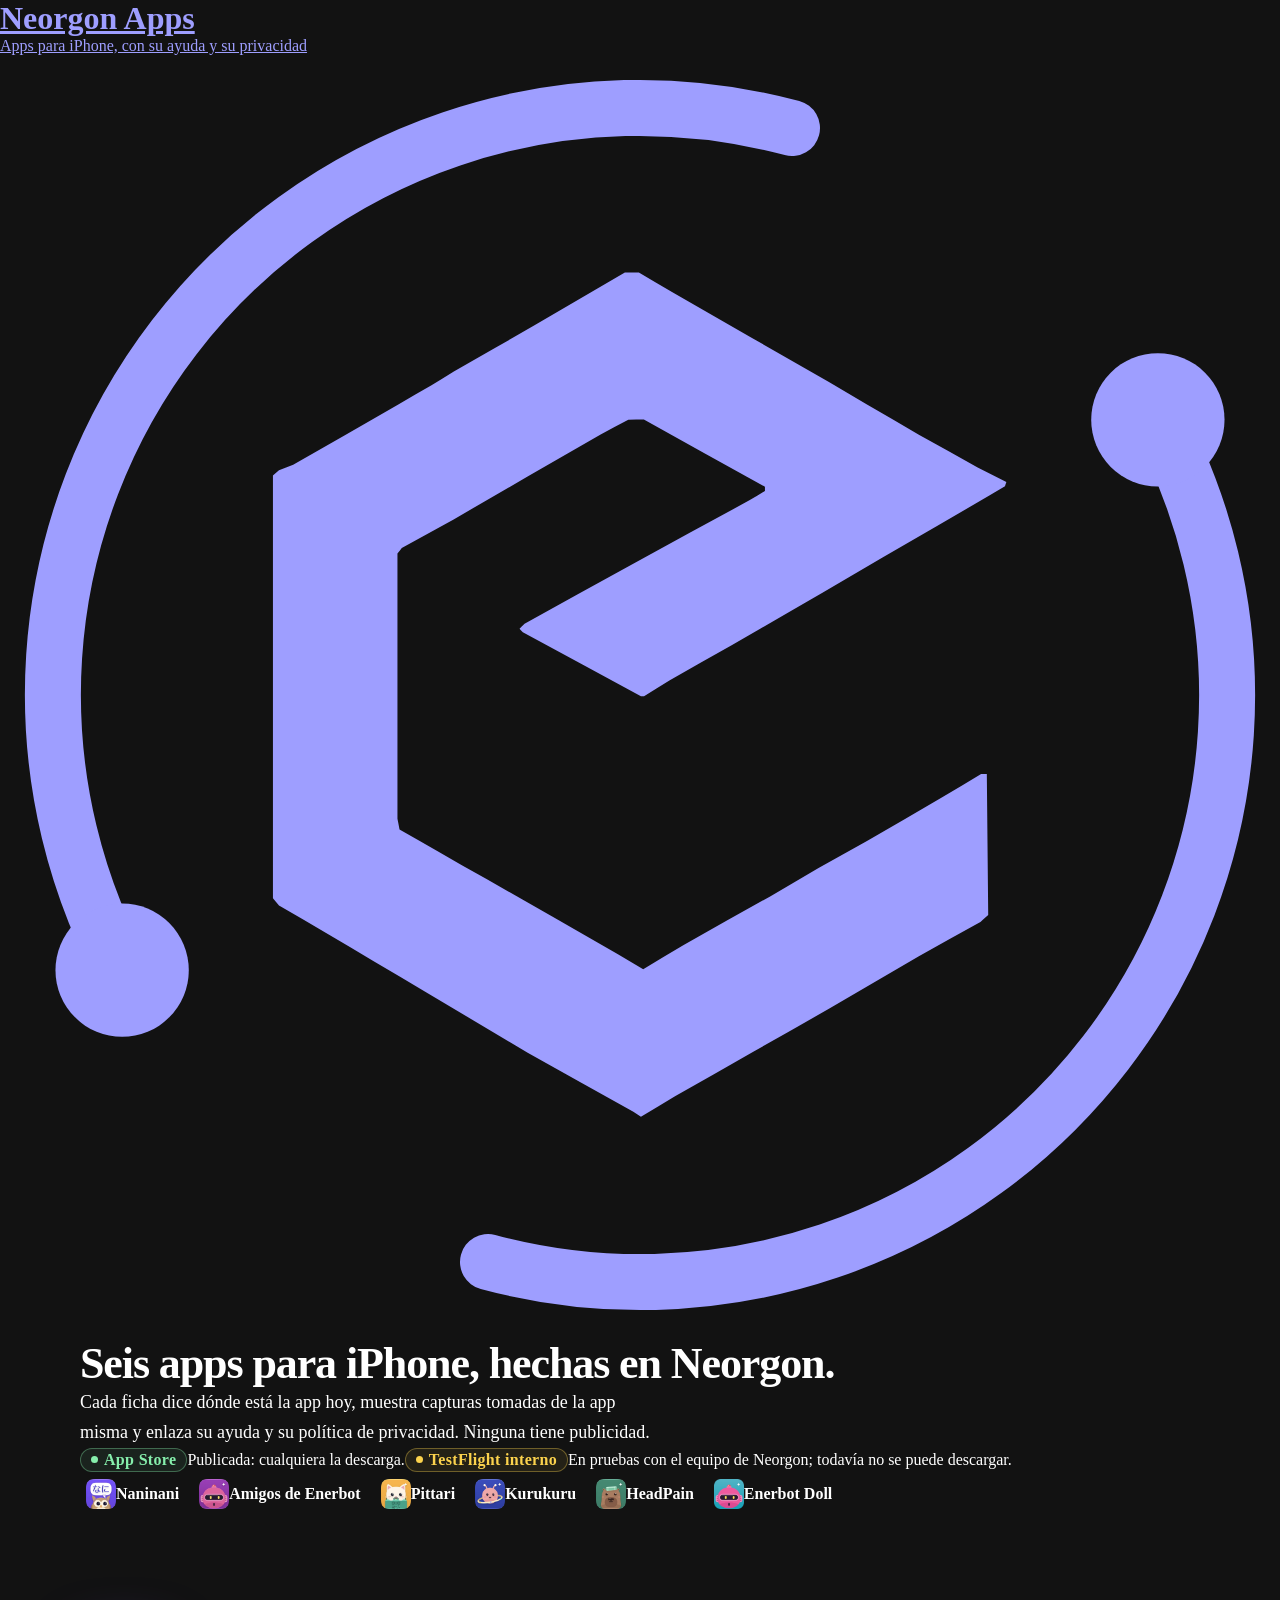
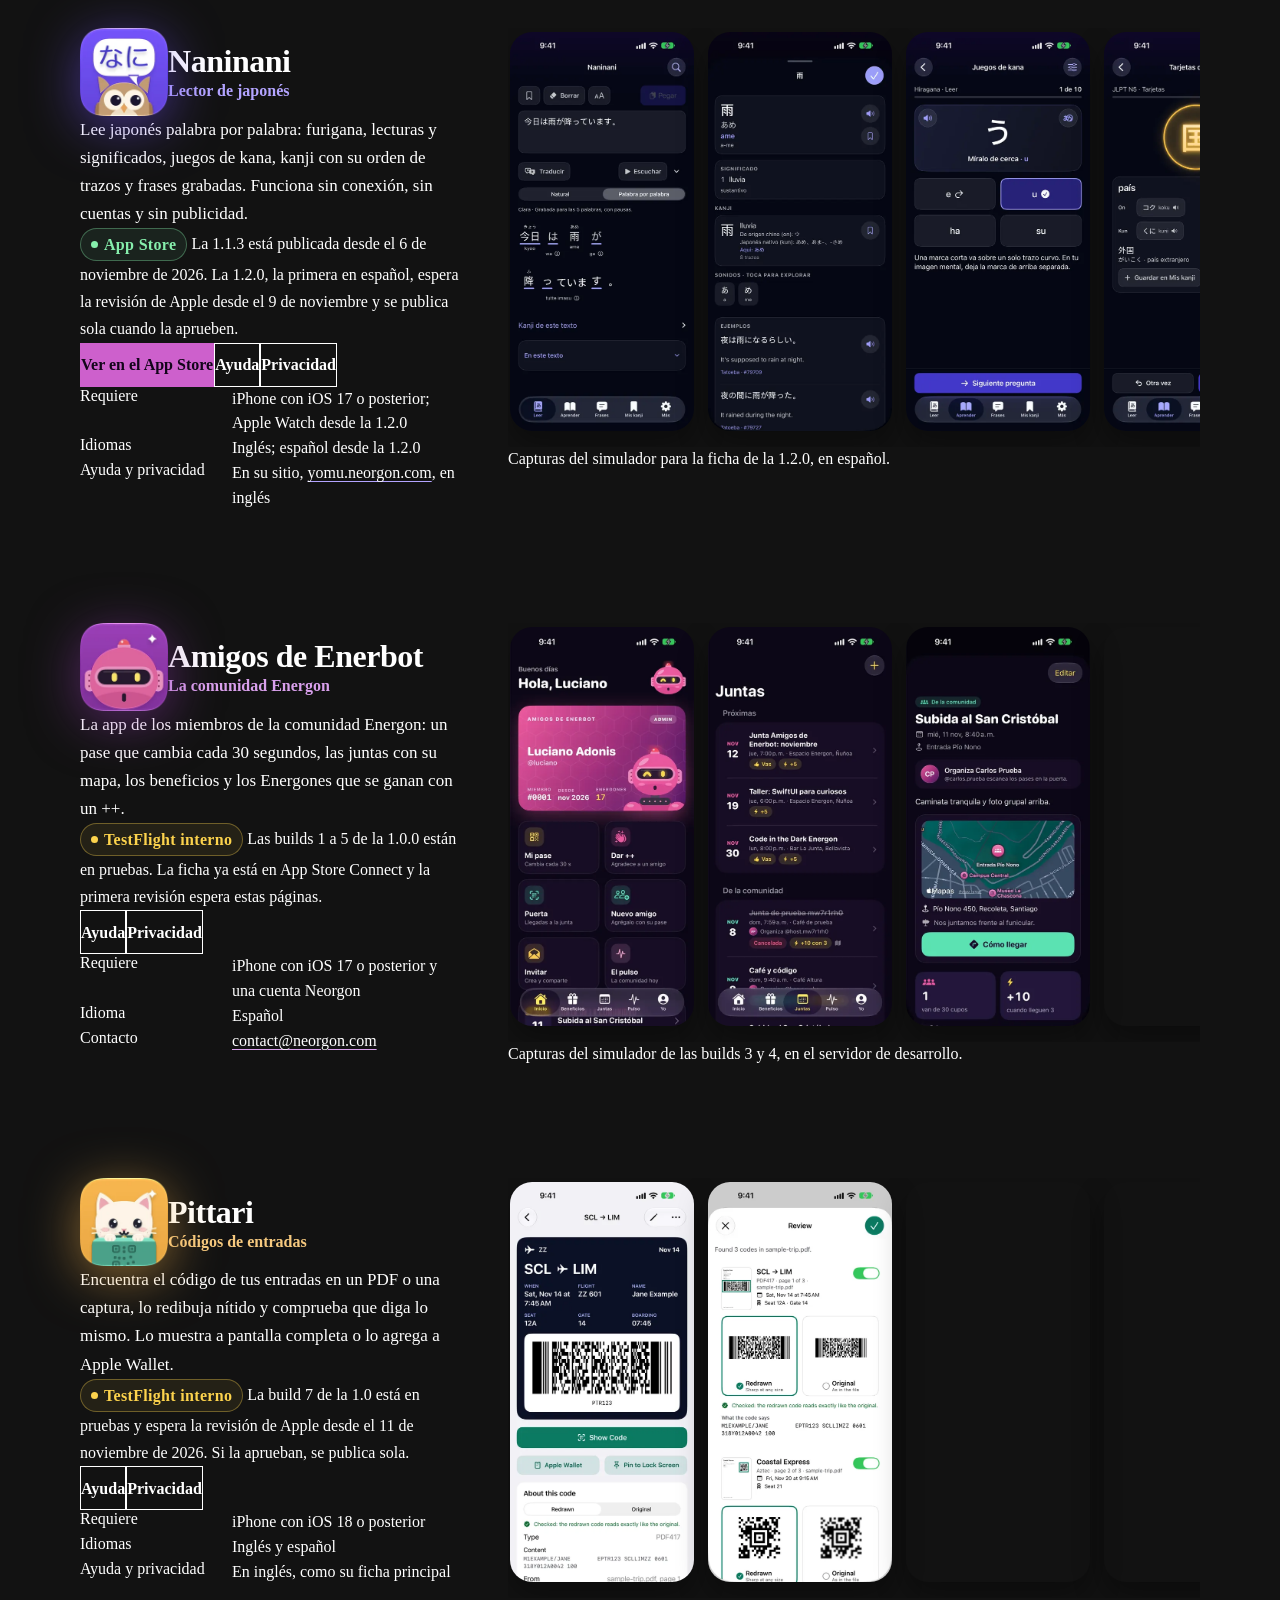
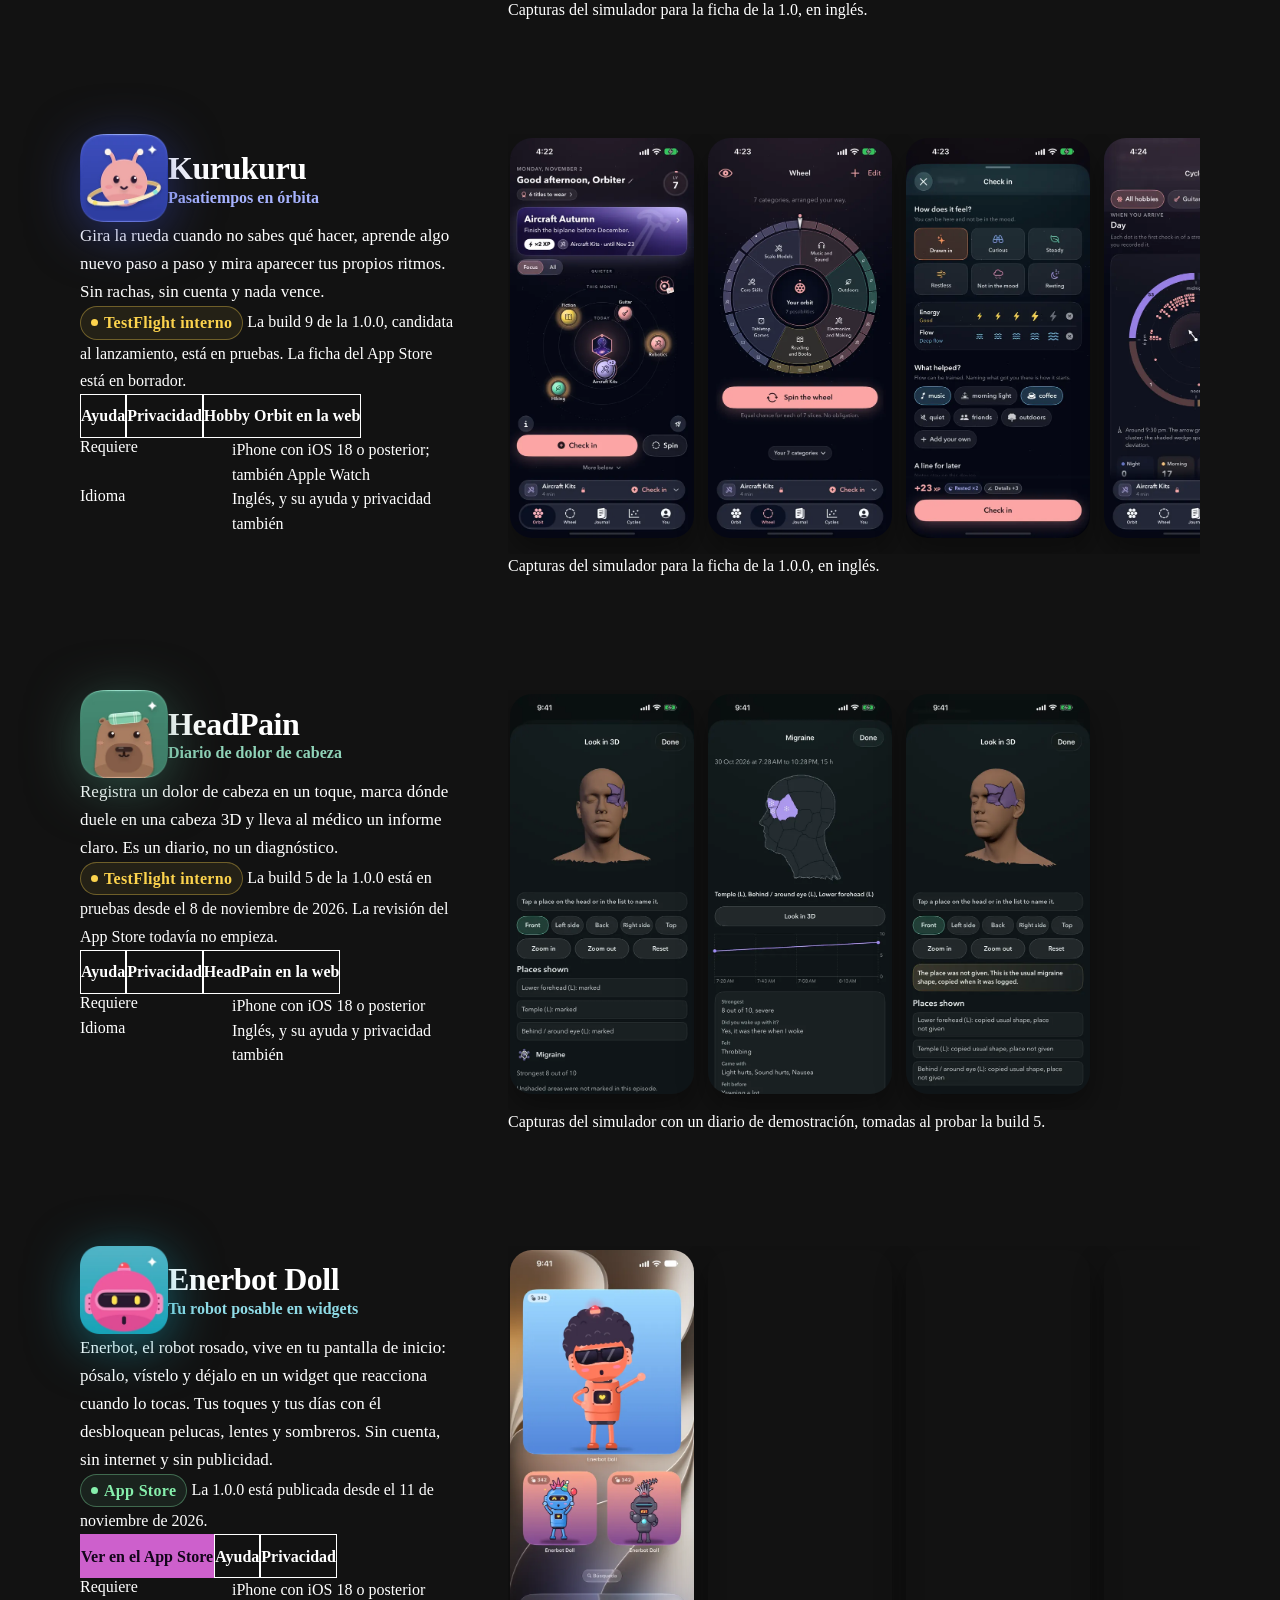
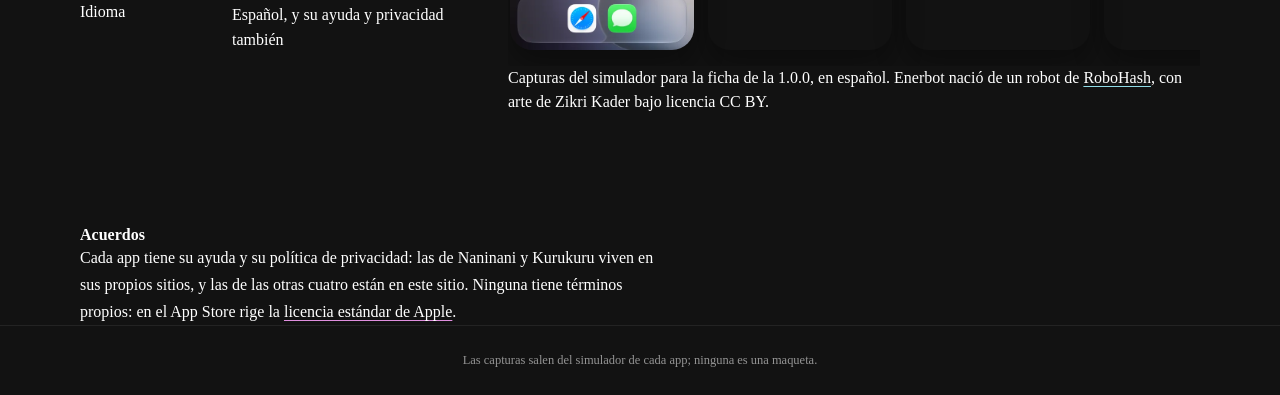
==== index.html @ e69a8bb4 "docs(enerbot-doll): 1.0.0 is on the App Store since 2026-11-11 The store page began answering on 202" ====
<!DOCTYPE html>
<html lang="es">
<head>
  <meta charset="UTF-8">
  <!-- Strict CSP. An inline script runs only if its sha256 is listed: the one hash is the theme
       guard further down, so editing that script means re-hashing it (smoke check 29 reports a
       mismatch). Inline on*="" handlers never run; attach listeners from a script file. Add a
       source only when the page loads from it, as an exact host or a pinned path, never a whole
       package CDN. frame-ancestors, report-uri and sandbox are ignored in a meta tag, so they
       are left out. -->
  <meta http-equiv="Content-Security-Policy" content="default-src 'none'; script-src 'self' 'sha256-na6phygP/tfoCIp4oBeQgGJJpQsZob/udrLum+20QTI=' https://gc.zgo.at https://static.cloudflareinsights.com; style-src 'self' 'unsafe-inline' https://cdn.neorgon.org/v1.0.0/; img-src 'self' data: https://neorgon.goatcounter.com; font-src 'self'; connect-src 'self' https://neorgon.goatcounter.com https://cloudflareinsights.com; manifest-src 'self'; frame-src 'none'; worker-src 'none'; object-src 'none'; base-uri 'none'; form-action 'self'">
  <meta name="viewport" content="width=device-width, initial-scale=1.0">
  <link rel="icon" type="image/svg+xml" href="/favicon.svg">
  <link rel="icon" type="image/x-icon" href="/favicon.ico" sizes="16x16 32x32 48x48">
  <link rel="apple-touch-icon" sizes="180x180" href="/apple-touch-icon.png">
  <meta name="apple-mobile-web-app-title" content="Neorgon Apps">
  <link rel="manifest" href="/site.webmanifest">
  <meta name="neo-mark" content="on">
  <title>Neorgon Apps | Hechas para iPhone</title>
  <meta name="description" content="Conoce las apps para iPhone de Neorgon: dónde está cada una hoy, capturas reales y sus páginas de ayuda y de privacidad">
  <meta property="og:title" content="Neorgon Apps | Hechas para iPhone">
  <meta property="og:description" content="Conoce las apps para iPhone de Neorgon: dónde está cada una hoy, capturas reales y sus páginas de ayuda y de privacidad">
  <meta property="og:type" content="website">
  <meta property="og:url" content="https://apps.neorgon.com/">
  <meta property="og:site_name" content="Neorgon">
  <meta name="twitter:card" content="summary_large_image">
  <meta name="twitter:title" content="Neorgon Apps | Hechas para iPhone">
  <meta name="twitter:description" content="Conoce las apps para iPhone de Neorgon: dónde está cada una hoy, capturas reales y sus páginas de ayuda y de privacidad">
  <meta name="robots" content="index, follow">
  <link rel="canonical" href="https://apps.neorgon.com/">
  <meta property="og:locale" content="es_CL">
  <meta name="theme-color" content="#040714">
  <meta property="og:image" content="https://apps.neorgon.com/og-preview.jpg">
  <meta property="og:image:width" content="1200">
  <meta property="og:image:height" content="630">
  <meta property="og:image:alt" content="Neorgon Apps: apps para iPhone, con ayuda y privacidad">
  <meta name="twitter:image" content="https://apps.neorgon.com/og-preview.jpg">
  <!-- Fleet design tokens: canonical, do not redeclare locally (docs/references/new-project-context.md, Design) -->
  <link rel="stylesheet" href="https://cdn.neorgon.org/v1.0.0/styles/base.css">
  <link rel="stylesheet" href="css/style.css">
  <link rel="stylesheet" href="css/catalog.css">
  <!-- Neorgon Header Kit. Keep after style.css. -->
  <script>(function(){var m=location.search.match(/[?&]theme=([\w-]+)/)||document.cookie.match(/(?:^|;\s*)neo_theme=([\w-]+)/);if(m&&m[1]!=='default')document.documentElement.dataset.theme=decodeURIComponent(m[1]);})();</script>
  <link rel="stylesheet" href="css/neorgon-header.css">
  <link rel="stylesheet" href="css/neorgon-themes.css">
  <link rel="stylesheet" href="https://cdn.neorgon.org/v1.0.0/header/season.css">
  <script defer src="js/neorgon-header.js"></script>
  <!-- Neorgon Footer Kit. -->
  <link rel="stylesheet" href="css/neorgon-footer.css">
  <script defer src="js/neorgon-footer.js"></script>
  <!-- Neorgon Beacon Kit (vendored). Report-an-issue ladybug in the footer bar: it
       carries page context to balise.neorgon.com in a URL fragment and the
       visitor writes there. No form on this page and no request from it.
       See packages/neorgon-ui/beacon/README.md. -->
  <meta name="neo-repo" content="https://github.com/energon-a-secas/apps-site">
  <meta name="beacon-site" content="apps-site">
  <link rel="stylesheet" href="css/neorgon-beacon.css">
  <script defer src="js/neorgon-beacon.js"></script>
  <script type="application/ld+json">
  {
    "@context": "https://schema.org",
    "@type": "CollectionPage",
    "name": "Neorgon Apps",
    "description": "Las apps para iPhone de Neorgon, con su estado, capturas y páginas de ayuda y de privacidad.",
    "url": "https://apps.neorgon.com/",
    "inLanguage": "es",
    "publisher": { "@type": "Organization", "name": "Neorgon", "url": "https://neorgon.com/" },
    "mainEntity": {
      "@type": "ItemList",
      "itemListElement": [
        { "@type": "ListItem", "position": 1, "item": { "@type": "MobileApplication", "name": "Naninani", "operatingSystem": "iOS 17", "applicationCategory": "EducationalApplication", "url": "https://apps.apple.com/app/id6823867428" } },
        { "@type": "ListItem", "position": 2, "item": { "@type": "MobileApplication", "name": "Amigos de Enerbot", "operatingSystem": "iOS 17", "applicationCategory": "LifestyleApplication", "url": "https://apps.neorgon.com/amigos/" } },
        { "@type": "ListItem", "position": 3, "item": { "@type": "MobileApplication", "name": "Pittari", "operatingSystem": "iOS 18", "applicationCategory": "UtilitiesApplication", "url": "https://apps.neorgon.com/pittari/" } },
        { "@type": "ListItem", "position": 4, "item": { "@type": "MobileApplication", "name": "Kurukuru", "operatingSystem": "iOS 18", "applicationCategory": "LifestyleApplication", "url": "https://hobbyorbit.neorgon.com/" } },
        { "@type": "ListItem", "position": 5, "item": { "@type": "MobileApplication", "name": "HeadPain", "operatingSystem": "iOS 18", "applicationCategory": "HealthApplication", "url": "https://apps.neorgon.com/headpain/" } },
        { "@type": "ListItem", "position": 6, "item": { "@type": "MobileApplication", "name": "Enerbot Doll", "operatingSystem": "iOS 18", "applicationCategory": "EntertainmentApplication", "url": "https://apps.apple.com/app/id6832789744" } }
      ]
    }
  }
  </script>
</head>
<body>

  <a class="skip-link" href="#main">Ir al contenido</a>

  <!-- Neorgon Header Kit contract. Modes: hub | content | app (see packages/neorgon-ui/header/README.md) -->
  <header class="header-bar" data-header-mode="content">

    <div class="header-logo">
      <!-- One link: mark + name go to THIS site's home. The hub icon in
           .header-right is the only header link to neorgon.com. -->
      <a href="./" class="header-title-link">
        <img src="energon-classic-logo.png" class="header-logo-img" alt="">
        <div class="header-title-wrap">
          <h1>Neorgon Apps</h1>
          <div class="header-subtitle">Apps para iPhone, con su ayuda y su privacidad</div>
        </div>
      </a>
    </div>

    <div class="header-right">
      <a class="header-home" href="https://neorgon.com/" title="neorgon.com" aria-label="Inicio de Neorgon">
        <svg class="nh-hub-icon" viewBox="0 0 24 24" fill="none" xmlns="http://www.w3.org/2000/svg" aria-hidden="true">
          <path d="M12 4.4 18.58 8.2 18.58 15.8 12 19.6 5.42 15.8 5.42 8.2Z" fill="currentColor" stroke="none"/>
          <g class="nh-orbit">
            <path d="M2.47 17.50 A11.0 11.0 0 0 1 14.85 1.37" fill="none" stroke="currentColor" stroke-width="1.05" stroke-linecap="round"/>
            <path d="M21.53 6.50 A11.0 11.0 0 0 1 9.15 22.63" fill="none" stroke="currentColor" stroke-width="1.05" stroke-linecap="round"/>
            <circle cx="21.71" cy="6.84" r="1.25" fill="currentColor"/>
            <circle cx="2.29" cy="17.16" r="1.25" fill="currentColor"/>
          </g>
        </svg>
      </a>
    </div>

  </header>

  <main id="main" tabindex="-1">
    <div class="catalog">

      <section class="intro" aria-labelledby="intro-title">
        <h2 class="intro__title" id="intro-title">Seis apps para iPhone, hechas en Neorgon.</h2>
        <p class="intro__lead">Cada ficha dice dónde está la app hoy, muestra capturas tomadas de la app misma y enlaza su ayuda y su política de privacidad. Ninguna tiene publicidad.</p>
        <dl class="legend">
          <div><dt><span class="status status--store">App Store</span></dt><dd>Publicada: cualquiera la descarga.</dd></div>
          <div><dt><span class="status status--beta">TestFlight interno</span></dt><dd>En pruebas con el equipo de Neorgon; todavía no se puede descargar.</dd></div>
        </dl>
        <nav class="jump" aria-label="Apps de esta página">
          <a href="#naninani"><img src="assets/icons/naninani.webp" alt="" width="28" height="28">Naninani</a>
          <a href="#amigos"><img src="assets/icons/amigos.webp" alt="" width="28" height="28">Amigos de Enerbot</a>
          <a href="#pittari"><img src="assets/icons/pittari.webp" alt="" width="28" height="28">Pittari</a>
          <a href="#kurukuru"><img src="assets/icons/kurukuru.webp" alt="" width="28" height="28">Kurukuru</a>
          <a href="#headpain"><img src="assets/icons/headpain.webp" alt="" width="28" height="28">HeadPain</a>
          <a href="#enerbot-doll"><img src="assets/icons/enerbot-doll.webp" alt="" width="28" height="28">Enerbot Doll</a>
        </nav>
      </section>

      <article class="app app--naninani" id="naninani" aria-labelledby="naninani-name">
        <div class="app__info">
          <div class="app__head">
            <img class="app__icon" src="assets/icons/naninani.webp" alt="" width="88" height="88">
            <div>
              <h2 class="app__name" id="naninani-name">Naninani</h2>
              <p class="app__tagline">Lector de japonés</p>
            </div>
          </div>
          <p class="app__desc">Lee japonés palabra por palabra: furigana, lecturas y significados, juegos de kana, kanji con su orden de trazos y frases grabadas. Funciona sin conexión, sin cuentas y sin publicidad.</p>
          <p class="app__state"><span class="status status--store">App Store</span> La 1.1.3 está publicada desde el 6 de noviembre de 2026. La 1.2.0, la primera en español, espera la revisión de Apple desde el 9 de noviembre y se publica sola cuando la aprueben.</p>
          <ul class="app__links">
            <li><a class="btn btn--primary" href="https://apps.apple.com/app/id6823867428" rel="noreferrer">Ver en el App Store</a></li>
            <li><a class="btn btn--secondary" href="https://yomu.neorgon.com/naninani/" rel="noreferrer">Ayuda</a></li>
            <li><a class="btn btn--secondary" href="https://yomu.neorgon.com/naninani/privacy/" rel="noreferrer">Privacidad</a></li>
          </ul>
          <dl class="app__facts">
            <div><dt>Requiere</dt><dd>iPhone con iOS 17 o posterior; Apple Watch desde la 1.2.0</dd></div>
            <div><dt>Idiomas</dt><dd>Inglés; español desde la 1.2.0</dd></div>
            <div><dt>Ayuda y privacidad</dt><dd>En su sitio, <a href="https://yomu.neorgon.com/" rel="noreferrer">yomu.neorgon.com</a>, en inglés</dd></div>
          </dl>
        </div>
        <figure class="shots">
          <div class="shots__strip" role="region" aria-label="Capturas de Naninani" tabindex="0">
            <img src="assets/shots/naninani/01-leer.webp" alt="Leer: una oración con furigana y la lectura de cada palabra" width="480" height="1043" loading="lazy" decoding="async">
            <img src="assets/shots/naninani/02-palabra.webp" alt="Una palabra abierta: significado, kanji, sonidos y ejemplos" width="480" height="1043" loading="lazy" decoding="async">
            <img src="assets/shots/naninani/03-kana.webp" alt="Juegos de kana: elegir la lectura de un hiragana" width="480" height="1043" loading="lazy" decoding="async">
            <img src="assets/shots/naninani/04-tarjetas.webp" alt="Tarjetas de kanji del JLPT N5" width="480" height="1043" loading="lazy" decoding="async">
            <img src="assets/shots/naninani/05-kanji.webp" alt="Un kanji con sus lecturas y su orden de trazos" width="480" height="1043" loading="lazy" decoding="async">
          </div>
          <figcaption>Capturas del simulador para la ficha de la 1.2.0, en español.</figcaption>
        </figure>
      </article>

      <article class="app app--amigos" id="amigos" aria-labelledby="amigos-name">
        <div class="app__info">
          <div class="app__head">
            <img class="app__icon" src="assets/icons/amigos.webp" alt="" width="88" height="88">
            <div>
              <h2 class="app__name" id="amigos-name">Amigos de Enerbot</h2>
              <p class="app__tagline">La comunidad Energon</p>
            </div>
          </div>
          <p class="app__desc">La app de los miembros de la comunidad Energon: un pase que cambia cada 30 segundos, las juntas con su mapa, los beneficios y los Energones que se ganan con un ++.</p>
          <p class="app__state"><span class="status status--beta">TestFlight interno</span> Las builds 1 a 5 de la 1.0.0 están en pruebas. La ficha ya está en App Store Connect y la primera revisión espera estas páginas.</p>
          <ul class="app__links">
            <li><a class="btn btn--secondary" href="amigos/">Ayuda</a></li>
            <li><a class="btn btn--secondary" href="amigos/privacy/">Privacidad</a></li>
          </ul>
          <dl class="app__facts">
            <div><dt>Requiere</dt><dd>iPhone con iOS 17 o posterior y una cuenta Neorgon</dd></div>
            <div><dt>Idioma</dt><dd>Español</dd></div>
            <div><dt>Contacto</dt><dd><a href="mailto:contact@neorgon.com?subject=Amigos%20de%20Enerbot">contact@neorgon.com</a></dd></div>
          </dl>
        </div>
        <figure class="shots">
          <div class="shots__strip" role="region" aria-label="Capturas de Amigos de Enerbot" tabindex="0">
            <img src="assets/shots/amigos/01-inicio.webp" alt="Inicio: la tarjeta de miembro y los accesos al pase, la puerta y los ++" width="480" height="1043" loading="lazy" decoding="async">
            <img src="assets/shots/amigos/02-juntas.webp" alt="Juntas: las próximas juntas oficiales y las de la comunidad" width="480" height="1043" loading="lazy" decoding="async">
            <img src="assets/shots/amigos/03-junta.webp" alt="Una junta de la comunidad con su mapa y Cómo llegar" width="480" height="1043" loading="lazy" decoding="async">
            <img src="assets/shots/amigos/04-puerta.webp" alt="La puerta de una junta: un pase válido de un miembro de prueba" width="480" height="1043" loading="lazy" decoding="async">
            <img src="assets/shots/amigos/05-cuenta.webp" alt="Yo: privacidad, ayuda, salir de Amigos y eliminar la cuenta" width="480" height="1043" loading="lazy" decoding="async">
          </div>
          <figcaption>Capturas del simulador de las builds 3 y 4, en el servidor de desarrollo.</figcaption>
        </figure>
      </article>

      <article class="app app--pittari" id="pittari" aria-labelledby="pittari-name">
        <div class="app__info">
          <div class="app__head">
            <img class="app__icon" src="assets/icons/pittari.webp" alt="" width="88" height="88">
            <div>
              <h2 class="app__name" id="pittari-name">Pittari</h2>
              <p class="app__tagline">Códigos de entradas</p>
            </div>
          </div>
          <p class="app__desc">Encuentra el código de tus entradas en un PDF o una captura, lo redibuja nítido y comprueba que diga lo mismo. Lo muestra a pantalla completa o lo agrega a Apple Wallet.</p>
          <p class="app__state"><span class="status status--beta">TestFlight interno</span> La build 7 de la 1.0 está en pruebas y espera la revisión de Apple desde el 11 de noviembre de 2026. Si la aprueban, se publica sola.</p>
          <ul class="app__links">
            <li><a class="btn btn--secondary" href="pittari/">Ayuda</a></li>
            <li><a class="btn btn--secondary" href="pittari/privacy/">Privacidad</a></li>
          </ul>
          <dl class="app__facts">
            <div><dt>Requiere</dt><dd>iPhone con iOS 18 o posterior</dd></div>
            <div><dt>Idiomas</dt><dd>Inglés y español</dd></div>
            <div><dt>Ayuda y privacidad</dt><dd>En inglés, como su ficha principal</dd></div>
          </dl>
        </div>
        <figure class="shots">
          <div class="shots__strip" role="region" aria-label="Capturas de Pittari" tabindex="0">
            <img src="assets/shots/pittari/01-pass.webp" alt="Una tarjeta de embarque de Santiago a Lima con su código redibujado" width="480" height="1043" loading="lazy" decoding="async">
            <img src="assets/shots/pittari/02-review.webp" alt="La revisión de un PDF con tres códigos, redibujados junto al original" width="480" height="1043" loading="lazy" decoding="async">
            <img src="assets/shots/pittari/03-fullscreen.webp" alt="Un código a pantalla completa con el brillo al máximo" width="480" height="1043" loading="lazy" decoding="async">
            <img src="assets/shots/pittari/04-widgets.webp" alt="La Live Activity y los widgets del próximo pase" width="480" height="1043" loading="lazy" decoding="async">
            <img src="assets/shots/pittari/05-kept.webp" alt="Pases guardados para Apple Wallet: 4 de 50 lugares usados" width="480" height="1043" loading="lazy" decoding="async">
          </div>
          <figcaption>Capturas del simulador para la ficha de la 1.0, en inglés.</figcaption>
        </figure>
      </article>

      <article class="app app--kurukuru" id="kurukuru" aria-labelledby="kurukuru-name">
        <div class="app__info">
          <div class="app__head">
            <img class="app__icon" src="assets/icons/kurukuru.webp" alt="" width="88" height="88">
            <div>
              <h2 class="app__name" id="kurukuru-name">Kurukuru</h2>
              <p class="app__tagline">Pasatiempos en órbita</p>
            </div>
          </div>
          <p class="app__desc">Gira la rueda cuando no sabes qué hacer, aprende algo nuevo paso a paso y mira aparecer tus propios ritmos. Sin rachas, sin cuenta y nada vence.</p>
          <p class="app__state"><span class="status status--beta">TestFlight interno</span> La build 9 de la 1.0.0, candidata al lanzamiento, está en pruebas. La ficha del App Store está en borrador.</p>
          <ul class="app__links">
            <li><a class="btn btn--secondary" href="https://hobbyorbit.neorgon.com/kurukuru/" rel="noreferrer">Ayuda</a></li>
            <li><a class="btn btn--secondary" href="https://hobbyorbit.neorgon.com/kurukuru/privacy/" rel="noreferrer">Privacidad</a></li>
            <li><a class="btn btn--secondary" href="https://hobbyorbit.neorgon.com/" rel="noreferrer">Hobby Orbit en la web</a></li>
          </ul>
          <dl class="app__facts">
            <div><dt>Requiere</dt><dd>iPhone con iOS 18 o posterior; también Apple Watch</dd></div>
            <div><dt>Idioma</dt><dd>Inglés, y su ayuda y privacidad también</dd></div>
          </dl>
        </div>
        <figure class="shots">
          <div class="shots__strip" role="region" aria-label="Capturas de Kurukuru" tabindex="0">
            <img src="assets/shots/kurukuru/01-orbit.webp" alt="Orbit: los pasatiempos girando alrededor del que está en foco" width="480" height="1043" loading="lazy" decoding="async">
            <img src="assets/shots/kurukuru/02-wheel.webp" alt="La rueda de siete categorías, lista para girar" width="480" height="1043" loading="lazy" decoding="async">
            <img src="assets/shots/kurukuru/03-checkin.webp" alt="Un check-in: cómo te sentiste, tu energía y qué ayudó" width="480" height="1043" loading="lazy" decoding="async">
            <img src="assets/shots/kurukuru/04-cycles.webp" alt="Ciclos: a qué hora del día vuelves a cada pasatiempo" width="480" height="1043" loading="lazy" decoding="async">
            <img src="assets/shots/kurukuru/05-journal.webp" alt="El diario con los check-ins de cada día" width="480" height="1043" loading="lazy" decoding="async">
          </div>
          <figcaption>Capturas del simulador para la ficha de la 1.0.0, en inglés.</figcaption>
        </figure>
      </article>

      <article class="app app--headpain" id="headpain" aria-labelledby="headpain-name">
        <div class="app__info">
          <div class="app__head">
            <img class="app__icon" src="assets/icons/headpain.webp" alt="" width="88" height="88">
            <div>
              <h2 class="app__name" id="headpain-name">HeadPain</h2>
              <p class="app__tagline">Diario de dolor de cabeza</p>
            </div>
          </div>
          <p class="app__desc">Registra un dolor de cabeza en un toque, marca dónde duele en una cabeza 3D y lleva al médico un informe claro. Es un diario, no un diagnóstico.</p>
          <p class="app__state"><span class="status status--beta">TestFlight interno</span> La build 5 de la 1.0.0 está en pruebas desde el 8 de noviembre de 2026. La revisión del App Store todavía no empieza.</p>
          <ul class="app__links">
            <li><a class="btn btn--secondary" href="headpain/">Ayuda</a></li>
            <li><a class="btn btn--secondary" href="headpain/privacy/">Privacidad</a></li>
            <li><a class="btn btn--secondary" href="https://headpain.neorgon.com/" rel="noreferrer">HeadPain en la web</a></li>
          </ul>
          <dl class="app__facts">
            <div><dt>Requiere</dt><dd>iPhone con iOS 18 o posterior</dd></div>
            <div><dt>Idioma</dt><dd>Inglés, y su ayuda y privacidad también</dd></div>
          </dl>
        </div>
        <figure class="shots">
          <div class="shots__strip" role="region" aria-label="Capturas de HeadPain" tabindex="0">
            <img src="assets/shots/headpain/01-3d.webp" alt="Look in 3D: la cabeza de frente con los lugares que dolieron" width="480" height="1043" loading="lazy" decoding="async">
            <img src="assets/shots/headpain/02-episode.webp" alt="Un episodio de migraña con su mapa y cómo cambió la intensidad" width="480" height="1043" loading="lazy" decoding="async">
            <img src="assets/shots/headpain/03-usual.webp" alt="Look in 3D con la forma habitual de una migraña" width="480" height="1043" loading="lazy" decoding="async">
          </div>
          <figcaption>Capturas del simulador con un diario de demostración, tomadas al probar la build 5.</figcaption>
        </figure>
      </article>

      <article class="app app--enerbot-doll" id="enerbot-doll" aria-labelledby="enerbot-doll-name">
        <div class="app__info">
          <div class="app__head">
            <img class="app__icon" src="assets/icons/enerbot-doll.webp" alt="" width="88" height="88">
            <div>
              <h2 class="app__name" id="enerbot-doll-name">Enerbot Doll</h2>
              <p class="app__tagline">Tu robot posable en widgets</p>
            </div>
          </div>
          <p class="app__desc">Enerbot, el robot rosado, vive en tu pantalla de inicio: pósalo, vístelo y déjalo en un widget que reacciona cuando lo tocas. Tus toques y tus días con él desbloquean pelucas, lentes y sombreros. Sin cuenta, sin internet y sin publicidad.</p>
          <p class="app__state"><span class="status status--store">App Store</span> La 1.0.0 está publicada desde el 11 de noviembre de 2026.</p>
          <ul class="app__links">
            <li><a class="btn btn--primary" href="https://apps.apple.com/app/id6832789744" rel="noreferrer">Ver en el App Store</a></li>
            <li><a class="btn btn--secondary" href="enerbot-doll/">Ayuda</a></li>
            <li><a class="btn btn--secondary" href="enerbot-doll/privacy/">Privacidad</a></li>
          </ul>
          <dl class="app__facts">
            <div><dt>Requiere</dt><dd>iPhone con iOS 18 o posterior</dd></div>
            <div><dt>Idioma</dt><dd>Español, y su ayuda y privacidad también</dd></div>
          </dl>
        </div>
        <figure class="shots">
          <div class="shots__strip" role="region" aria-label="Capturas de Enerbot Doll" tabindex="0">
            <img src="assets/shots/enerbot-doll/01-widgets.webp" alt="Tres widgets en la pantalla de inicio: Enerbot con afro y lentes en el grande y otros dos muñecos en los pequeños, cada uno con 342 toques" width="480" height="1043" loading="lazy" decoding="async">
            <img src="assets/shots/enerbot-doll/02-posar.webp" alt="Posar: Enerbot saluda en el editor, con poses para elegir y los botones Ajuste fino, Espejo y Al azar" width="480" height="1043" loading="lazy" decoding="async">
            <img src="assets/shots/enerbot-doll/03-coleccion.webp" alt="La Colección: 342 toques, 15 de 19 piezas desbloqueadas y lo que viene, como un monóculo a 158 toques" width="480" height="1043" loading="lazy" decoding="async">
            <img src="assets/shots/enerbot-doll/04-contorno.webp" alt="Estilo: un muñeco gris con antena de TV, los colores de su carcasa, la luz de sus ojos y el contorno" width="480" height="1043" loading="lazy" decoding="async">
          </div>
          <figcaption>Capturas del simulador para la ficha de la 1.0.0, en español. Enerbot nació de un robot de <a href="https://robohash.org/" rel="noreferrer">RoboHash</a>, con arte de Zikri Kader bajo licencia CC BY.</figcaption>
        </figure>
      </article>

      <section class="terms" aria-labelledby="terms-title">
        <h2 class="terms__title" id="terms-title">Acuerdos</h2>
        <p>Cada app tiene su ayuda y su política de privacidad: las de Naninani y Kurukuru viven en sus propios sitios, y las de las otras cuatro están en este sitio. Ninguna tiene términos propios: en el App Store rige la <a href="https://www.apple.com/legal/internet-services/itunes/dev/stdeula/" rel="noreferrer">licencia estándar de Apple</a>.</p>
      </section>

    </div>
  </main>

  <footer class="neo-footer" data-footer-mode="minimal">
    <p>Las capturas salen del simulador de cada app; ninguna es una maqueta.</p>
  </footer>

</body>
</html>
---- css/style.css ----
/* ── Reset & base ──────────────────────────────────────────── */
*, *::before, *::after { margin: 0; padding: 0; box-sizing: border-box; }

/*
 * ── Design tokens ─────────────────────────────────────────────
 *
 * Canonical tokens (colors, font, type scale, spacing, radii) come from the CDN:
 *   https://cdn.neorgon.org/v1.0.0/styles/base.css   (linked in index.html)
 * Do NOT redeclare them here: a local copy is how the fleet drifted. The block
 * below holds only what base.css does not define, plus the per-site accent.
 *
 * Motion: base.css still ships --ease-snap (bounce) for legacy sites, but it is
 * deprecated for new work (impeccable law: ease-out exponential, no bounce).
 * Use --ease-out below.
 */

:root {
  /* Per-site identity: set to this site's hub card accent (the accent table in .claude/HUB_REGISTRY.md) */
  --accent: #cd60cc;
  --accent-bright: #e08fdf; /* one step lighter; 8.8:1 on --bg */

  /* Site extras base.css does not define */
  --surface-toast: #1a1730;
  --danger: #be123c;
  --danger-hover: #9f1239;
  --ease-out: cubic-bezier(0.22, 1, 0.36, 1);
  --control-height: 44px;
  --control-height-sm: 36px;
  --on-accent: #12051a; /* 5.7:1 on the accent; white text was 3.3:1. */
  --shadow-card: 0 12px 28px rgba(15, 23, 42, 0.5);
  --shadow-modal: 0 24px 48px rgba(2, 6, 23, 0.58);
  --z-sticky-header: 200;
  --z-toast: 500;
}

/* Author display values (e.g. .section/.stack flex) would otherwise defeat the
   hidden attribute, so restore its authority once, globally. */
[hidden] { display: none !important; }

html { min-height: 100%; color-scheme: dark; }
body {
  font-family: var(--font);
  background: var(--bg);
  min-height: 100%;
  color: var(--text-primary);
  display: flex; flex-direction: column;
}

body:has(dialog[open]) {
  overflow: hidden;
}

main#main {
  flex: 1;
  display: flex;
  flex-direction: column;
  min-height: 0;
  width: 100%;
}

/* ── Layout ────────────────────────────────────────────────── */
/*
 * GOTCHA: body { display:flex; flex-direction:column } + margin: 0 auto
 * on a child collapses its width, so always pair with width: 100%.
 *
 * GOTCHA: External images (YouTube ggpht, Gravatar, etc.) may block loading
 * when the Referer header points to localhost or an unknown origin. Fix:
 * 1. Add <meta name="referrer" content="no-referrer"> in <head> (global)
 * 2. Or add referrerpolicy="no-referrer" on each <img> tag
 */
.container {
  max-width: 900px;
  width: 100%;
  margin: 0 auto;
  padding: var(--space-6);
  flex: 1;
}

/* ── Side-rail shell (opt-in) ──────────────────────────────────
 * A desktop window is far wider than a comfortable line of text, so a single
 * centred column leaves two large empty gutters and still runs the prose to
 * 100+ characters. This puts the section nav in the left gutter and narrows
 * the reading column, without changing .container for sites that do not use it.
 *
 *   <div class="shell">
 *     <nav class="shell__rail" aria-label="Section"> … </nav>
 *     <div class="shell__main"> … </div>
 *   </div>
 *
 * Below 940px it collapses to one column and the rail becomes a scrollable
 * row, so the same markup works on a phone with no JavaScript involved. From
 * 1240px up, the spare width goes to the right margin only, so the reading
 * column walks onto the page's centre line instead of sitting right of it.
 */
.shell {
  width: 100%;
  max-width: 1240px;
  margin: 0 auto;
  padding: var(--space-6) var(--space-6) 64px;
  display: grid;
  grid-template-columns: minmax(0, 1fr);
  gap: var(--space-6);
  align-content: start;
  flex: 1;
}
/* A 1fr track is minmax(auto, 1fr): a wide child (a board, a table, a long
   code line) sets min-content and stretches the column past the viewport. */
.shell > * { min-width: 0; }

.shell__rail {
  display: flex;
  gap: var(--space-1);
  padding: 4px;
  background: var(--surface-1);
  border: 1px solid var(--border);
  border-radius: var(--radius);
  overflow-x: auto;
  scrollbar-width: none;
}
.shell__rail::-webkit-scrollbar { display: none; }

@media (min-width: 940px) {
  .shell {
    grid-template-columns: 208px minmax(0, 1fr);
    gap: var(--space-8);
    padding: var(--space-8) var(--space-8) 80px;
  }
  .shell__rail {
    position: sticky;
    top: 76px;          /* clears the app-mode header */
    flex-direction: column;
    align-items: stretch;
    gap: 2px;
    padding: var(--space-2);
    overflow: visible;
    align-self: start;
  }
}

/* The rail sits in the left gutter, but with only two tracks it does not stay
   there: the rail plus its gap add to main's left side and nothing balances
   them on the right, so main sits half that distance right of the page's centre
   line (120px at a 208px rail). A column that far off centre reads as a
   misalignment rather than as a nav beside it.
   The correction is to stop splitting the spare width between both margins and
   spend all of it on the right. Main then walks back onto the centre line as the
   window grows, reaching it at 1240 + 208 + 32 = 1480px, and it costs main no
   width at any point on the way: the shell widens, main does not move relative
   to the rail. Below 1240px the shell already fills the viewport, so there is no
   spare width to spend and any correction would come straight out of the
   reading column. That trade is not worth making. */
@media (min-width: 1240px) {
  .shell {
    --shell-nudge: calc(208px + var(--space-8));
    max-width: calc(1240px + var(--shell-nudge));
    padding-right: clamp(
      var(--space-8),
      calc(var(--space-8) + 100vw - 1240px),
      calc(var(--space-8) + var(--shell-nudge))
    );
  }
}

/* Vertical rhythm: use inside .container or nested regions */
.stack {
  display: flex;
  flex-direction: column;
  gap: var(--space-6);
}
.stack--tight { gap: var(--space-4); }
/* Major sections need a real break. At 32px a heading sits almost on top of
   the block above it and the page reads as one undifferentiated column. */
.stack--loose { gap: 56px; }

/* Page section: title row + body (replaces “card everything” for grouping) */
.section {
  display: flex;
  flex-direction: column;
  gap: var(--space-6);
}
.section__header {
  display: flex;
  flex-wrap: wrap;
  align-items: flex-end;
  justify-content: space-between;
  gap: var(--space-4);
}
.section__titles {
  display: flex;
  flex-direction: column;
  gap: var(--space-1);
  min-width: 0;
}
.section__title {
  font-size: var(--text-xl);
  font-weight: 600;
  letter-spacing: 0.02em;
  color: var(--text-primary);
}
.section__lead {
  font-size: var(--text-sm);
  color: var(--text-muted);
  line-height: 1.6;
  max-width: 64ch;   /* 65-75 characters is the readable measure */
}
.section__lead code {
  font-family: ui-monospace, SFMono-Regular, Menlo, Monaco, Consolas, "Liberation Mono", monospace;
  font-size: 0.92em;
  color: var(--text-secondary);
}
.stack > .card { margin-bottom: 0; }
.toolbar {
  display: flex;
  flex-wrap: wrap;
  align-items: center;
  gap: var(--space-2);
}

/* ── Header ────────────────────────────────────────────────────
 * Owned by the Neorgon Header Kit (css/neorgon-header.css, canonical
 * source: packages/neorgon-ui/header/). Do NOT style .header-bar,
 * .header-logo*, .header-title-link, .header-subtitle, .header-right,
 * .header-actions, or .header-home here. Sign-in UI belongs to the
 * Auth Kit (css/neorgon-auth.css), so write no .auth-* styles either.
 */
.toolbar-nav {
  display: flex;
  align-items: center;
  gap: var(--space-2);
}

/* ── Buttons (canonical) ─────────────────────────────────────
 * Use .btn + a variant. Alias: .nav-link = toolbar ghost.
 */
.btn {
  display: inline-flex;
  align-items: center;
  justify-content: center;
  gap: var(--space-2);
  min-height: var(--control-height);
  padding: 0 var(--space-4);
  border-radius: var(--radius-sm);
  font-family: inherit;
  font-size: var(--text-sm);
  font-weight: 600;
  line-height: 1.2;
  text-decoration: none;
  cursor: pointer;
  border: 1px solid transparent;
  background: transparent;
  color: var(--text-primary);
  transition:
    background-color var(--dur),
    color var(--dur),
    border-color var(--dur),
    box-shadow var(--dur),
    transform var(--dur-fast);
  -webkit-tap-highlight-color: transparent;
}
.btn:disabled,
.btn[aria-disabled="true"] {
  opacity: 0.45;
  cursor: not-allowed;
  pointer-events: none;
}
.btn--sm {
  min-height: var(--control-height-sm);
  padding: 0 var(--space-3);
  font-size: var(--text-xs);
}
.btn--block { width: 100%; }
.btn--icon {
  min-width: var(--control-height);
  padding: 0;
}
.btn--primary {
  background: var(--accent);
  color: var(--on-accent);
  border-color: transparent;
}
.btn--primary:hover { box-shadow: inset 0 0 0 2px var(--on-accent); }
.btn--secondary {
  background: var(--surface-2);
  color: var(--text-primary);
  border-color: var(--border-strong);
}
.btn--secondary:hover {
  background: rgba(255, 255, 255, 0.1);
}
.btn--ghost {
  background: transparent;
  color: rgba(255,255,255,0.92);
  border-color: rgba(255,255,255,0.18);
}
.btn--ghost:hover {
  background: rgba(255,255,255,0.1);
  color: var(--text-primary);
}
.btn--danger {
  background: var(--danger);
  color: var(--text-primary);
  border-color: transparent;
}
.btn--danger:hover { background: var(--danger-hover); }

/* Toolbar ghost (header nav): same as .btn.btn--ghost.btn--sm */
.nav-link {
  display: inline-flex;
  align-items: center;
  justify-content: center;
  min-height: var(--control-height);
  padding: 0 var(--space-3);
  border: 1px solid rgba(255,255,255,0.18);
  border-radius: var(--radius-sm);
  background: transparent;
  color: rgba(255,255,255,0.92);
  cursor: pointer;
  font-family: inherit;
  font-size: var(--text-sm);
  font-weight: 600;
  transition: background-color var(--dur), color var(--dur), border-color var(--dur);
}
.nav-link:hover {
  background: rgba(255,255,255,0.1);
  color: var(--text-primary);
}

/* ── Forms and inline disclosure ────────────────────────────── */
.field { display: grid; gap: var(--space-2); min-width: 0; }
.field label, .field__label { font-size: var(--text-sm); font-weight: 600; }
.input, .select, .textarea {
  width: 100%; min-width: 0; min-height: var(--control-height);
  padding: var(--space-2) var(--space-3);
  border: 1px solid var(--border-strong);
  border-radius: var(--radius-sm);
  background: var(--bg); color: var(--text-primary);
  font: inherit; font-size: 1rem;
}
.textarea { resize: vertical; }
.input::placeholder, .textarea::placeholder { color: var(--text-muted); }
.input[aria-invalid="true"], .textarea[aria-invalid="true"] { border-color: var(--danger); }
.field__hint { font-size: var(--text-sm); color: var(--text-secondary); line-height: 1.5; }
.field__error { font-size: var(--text-sm); color: #fda4af; }

/* Native details keeps closed controls out of the focus order. No fixed
   max-height, clipping or layout animation. Auth remains kit-owned. */
.sheet {
  background: var(--surface-1);
  border: 1px solid var(--border);
  border-radius: var(--radius);
}
.sheet > summary { padding: var(--space-4); cursor: pointer; font-weight: 600; }
.sheet__inner { padding: 0 var(--space-4) var(--space-4); }

/* ── Native dialog ────────────────────────────────────────────
   Call showModal(): the platform supplies inert background, focus containment
   and Escape. Do not toggle [open] or add a second role="dialog" wrapper. */
dialog.dialog {
  margin: auto; padding: 0;
  width: min(520px, calc(100% - 32px));
  max-height: calc(100dvh - 32px);
  overflow: auto;
  background: var(--bg); color: var(--text-primary);
  border: 1px solid var(--border-strong);
  border-radius: var(--radius-lg);
  box-shadow: var(--shadow-modal);
}
.dialog::backdrop { background: rgb(2 4 12 / 85%); }
.dialog__header, .dialog__footer {
  display: flex; align-items: center; justify-content: space-between;
  gap: var(--space-4); padding: var(--space-4) var(--space-6);
}
.dialog__header { border-bottom: 1px solid var(--border); }
.dialog__header h2 { font-size: var(--text-xl); overflow-wrap: anywhere; }
.dialog__body { padding: var(--space-6); line-height: 1.6; overflow-wrap: anywhere; }
.dialog__footer { flex-wrap: wrap; justify-content: flex-end; border-top: 1px solid var(--border); }

/* ── Result states ──────────────────────────────────────────── */
.status-panel { padding: var(--space-8) 0; max-width: 64ch; }
.status-panel h3 { font-size: var(--text-lg); }
.status-panel p { margin: var(--space-2) 0 var(--space-4); color: var(--text-secondary); line-height: 1.6; }

/* ── Card ──────────────────────────────────────────────────── */
/*
 * GOTCHA: backdrop-filter creates a stacking context, so dropdowns inside
 * a card can be clipped by a later card's stacking context. Fix by adding
 * position: relative; z-index: 10 to the card that owns the open dropdown.
 *
 * Default: static surface (no hover lift, avoids generic “dashboard demo”).
 * Use .card--interactive only when the whole surface is a real target.
 *
 * GOTCHA: a <button> or <a> used AS a card does not inherit body text color,
 * buttons default to canvas text (near-black), rendering invisible on the dark
 * bg. When a card is an interactive element, set color: var(--text-primary)
 * and font-family: var(--font) explicitly on it.
 */
.card {
  background: var(--surface-1);
  border: 1px solid var(--border);
  border-radius: var(--radius-lg);
  padding: var(--space-6);
  margin-bottom: var(--space-6);
  transition: border-color var(--dur), box-shadow var(--dur);
}
.card--interactive {
  transition:
    transform var(--dur) ease-out,
    box-shadow var(--dur) ease-out,
    border-color var(--dur);
}
.card--interactive:hover {
  transform: translateY(-3px);
  box-shadow: var(--shadow-card);
  border-color: var(--border-strong);
}

.card--flat:hover {
  box-shadow: none;
}
/* Card with an action row, in an equal-height grid: pin the toolbar to the
   bottom so buttons align across cards whose text wraps differently. */
.card--actions {
  display: flex;
  flex-direction: column;
}
.card--actions > .toolbar:last-child {
  margin-top: auto;
}

/* ── Button press feedback ─────────────────────────────────── */
button:active,
.btn:active,
.nav-link:active {
  transform: scale(0.98);
  transition-duration: var(--dur-fast);
}

/* ── Skeleton loading ──────────────────────────────────────── */
@keyframes shimmer { 50% { opacity: 0.45; } }
.skeleton {
  background: var(--surface-2);
  animation: shimmer 1.5s ease-in-out infinite;
  border-radius: var(--radius);
}

/* ── Toast ─────────────────────────────────────────────────── */
.toast {
  position: fixed;
  bottom: var(--space-6);
  right: var(--space-6);
  z-index: var(--z-toast);
  max-width: min(360px, calc(100vw - var(--space-8)));
  background: var(--surface-toast);
  border: 1px solid var(--border);
  border-radius: var(--radius);
  padding: var(--space-3) var(--space-4);
  font-size: var(--text-sm);
  color: var(--text-primary);
  box-shadow: var(--shadow-card);
  pointer-events: none;
  transform: translateY(8px);
  opacity: 0;
  transition: opacity 0.2s ease-out, transform 0.2s ease-out;
}
.toast.visible {
  opacity: 1;
  transform: translateY(0);
}

/* ── Footer ────────────────────────────────────────────────────
   Owned by the Neorgon Footer Kit (css/neorgon-footer.css).
   Don't add .neo-footer rules here. Edit packages/neorgon-ui/footer/
   and re-run sync-footer.sh. */

/* ── Focus styles ──────────────────────────────────────────── */
:focus-visible {
  outline: 2px solid var(--accent-bright);
  outline-offset: 2px;
}

/* ── Skip link ─────────────────────────────────────────────── */
.skip-link {
  position: absolute;
  top: 0;
  transform: translateY(-110%);
  left: var(--space-4);
  z-index: 1000;
  padding: var(--space-2) var(--space-4);
  background: var(--accent-bright);
  color: var(--bg);
  font-weight: 600;
  font-size: var(--text-sm);
  border-radius: 0 0 var(--radius-sm) var(--radius-sm);
  text-decoration: none;
  transition: transform var(--dur) var(--ease-out);
}
.skip-link:focus { transform: translateY(0); }

/* ── Reduced motion ────────────────────────────────────────── */
@media (prefers-reduced-motion: reduce) {
  *, *::before, *::after {
    animation-duration: 0.01ms !important;
    animation-iteration-count: 1 !important;
    transition: none !important;
  }
  .card--interactive:hover { transform: none; }
}

/* ── Responsive ────────────────────────────────────────────── */
@media (max-width: 600px) {
  .container { padding: var(--space-4); }
  .toast {
    left: var(--space-4);
    right: var(--space-4);
    max-width: none;
  }
}
---- css/catalog.css ----
/* The catalog page. Each app carries its icon's hue as --app-hue, read from the
   icon renders (packages/app-icons), and a light tint of it as --app-ink for text
   and rules on the dark page. */

.app--naninani { --app-hue: #6c4ceb; --app-ink: #b3a4ff; }
.app--amigos   { --app-hue: #8c37a8; --app-ink: #d9a0ec; }
.app--pittari  { --app-hue: #f0ae49; --app-ink: #f6c97f; }
.app--kurukuru { --app-hue: #3445ae; --app-ink: #a7b3ff; }
.app--headpain { --app-hue: #41826d; --app-ink: #8fd3b8; }
.app--enerbot-doll { --app-hue: #17a2b8; --app-ink: #8fdbe6; }

.catalog {
  --pad: var(--space-6);
  width: 100%;
  max-width: 1120px;
  margin: 0 auto;
  padding: var(--space-8) var(--pad) 80px;
  display: grid;
  gap: 64px;
}

/* ── Intro ─────────────────────────────────────────────────── */
.intro { display: grid; gap: var(--space-4); }
.intro__title, .intro__lead { max-width: 40ch; }
.intro__lead { max-width: 64ch; }
.intro__title {
  font-size: clamp(1.75rem, 4.6vw, 2.75rem);
  line-height: 1.12;
  letter-spacing: -0.025em;
  font-weight: 700;
  text-wrap: balance;
}
.intro__lead { color: var(--text-secondary); font-size: 1.125rem; line-height: 1.65; }

.legend { display: flex; flex-wrap: wrap; gap: var(--space-2) var(--space-6); font-size: var(--text-sm); }
.legend > div { display: flex; align-items: center; gap: var(--space-2); }
.legend dd { color: var(--text-secondary); }

.jump { display: flex; flex-wrap: wrap; gap: var(--space-2); margin-top: var(--space-2); }
.jump a {
  display: inline-flex;
  align-items: center;
  gap: var(--space-2);
  min-height: 44px;
  padding: 6px 14px 6px 6px;
  border: 1px solid var(--border);
  border-radius: 999px;
  background: var(--surface-1);
  color: var(--text-primary);
  font-size: var(--text-sm);
  font-weight: 600;
  text-decoration: none;
  transition: border-color var(--dur) var(--ease-out), background-color var(--dur) var(--ease-out);
}
.jump a:hover { border-color: var(--border-strong); background: var(--surface-2); }
.jump img { width: 30px; height: 30px; flex: none; }

/* ── Status ────────────────────────────────────────────────── */
.status {
  display: inline-flex;
  align-items: center;
  gap: 6px;
  padding: 2px 10px;
  border: 1px solid;
  border-radius: 999px;
  font-size: var(--text-xs);
  font-weight: 700;
  letter-spacing: 0.02em;
  white-space: nowrap;
  vertical-align: 1px;
}
.status::before { content: ""; width: 7px; height: 7px; border-radius: 50%; background: currentColor; }
.status--store { color: #86efac; border-color: rgb(134 239 172 / 35%); background: rgb(134 239 172 / 8%); }
.status--beta { color: #fcd34d; border-color: rgb(252 211 77 / 35%); background: rgb(252 211 77 / 8%); }

/* ── One app ───────────────────────────────────────────────── */
.app {
  display: grid;
  gap: var(--space-6);
  padding-top: 48px;
  border-top: 1px solid var(--border);
  scroll-margin-top: 80px;
  min-width: 0;
}
.app > * { min-width: 0; }
.app__info { display: grid; gap: var(--space-4); align-content: start; }
.app__head { display: flex; align-items: center; gap: var(--space-4); }
.app__icon {
  width: 88px;
  height: 88px;
  flex: none;
  filter: drop-shadow(0 10px 26px color-mix(in srgb, var(--app-hue) 55%, transparent));
}
.app__name { font-size: clamp(1.5rem, 3.2vw, 2rem); line-height: 1.15; letter-spacing: -0.015em; font-weight: 700; }
.app__tagline { margin-top: 2px; color: var(--app-ink); font-size: var(--text-sm); font-weight: 600; }
.app__desc { color: var(--text-secondary); font-size: 1.0625rem; line-height: 1.65; }
.app__state { color: var(--text-secondary); font-size: var(--text-sm); line-height: 1.7; }
.app__state .status { margin-right: var(--space-1); }

.app__links { list-style: none; display: flex; flex-wrap: wrap; gap: var(--space-2); }

.app__facts { display: grid; gap: var(--space-2); padding-top: var(--space-4); border-top: 1px solid var(--border); font-size: var(--text-sm); }
.app__facts > div { display: grid; grid-template-columns: 9.5rem minmax(0, 1fr); gap: var(--space-3); }
.app__facts dt { color: var(--text-muted); }
.app__facts dd { color: var(--text-secondary); line-height: 1.55; }

.app a:not(.btn), .terms a {
  color: var(--text-primary);
  text-decoration: underline;
  text-decoration-color: var(--app-ink, var(--accent-bright));
  text-underline-offset: 0.2em;
  overflow-wrap: anywhere;
}

/* ── Screenshots ───────────────────────────────────────────── */
.shots { margin: 0; min-width: 0; }
.shots__strip {
  display: flex;
  gap: 14px;
  overflow-x: auto;
  overscroll-behavior-x: contain;
  scroll-snap-type: x mandatory;
  scroll-padding-inline: 2px;
  padding: 4px 2px 16px;
  scrollbar-width: thin;
  scrollbar-color: var(--border-strong) transparent;
}
.shots__strip:focus-visible { outline: 2px solid var(--app-ink); outline-offset: 4px; border-radius: var(--radius); }
.shots__strip img {
  flex: 0 0 auto;
  width: clamp(164px, 42vw, 212px);
  height: auto;
  aspect-ratio: 480 / 1043;
  border-radius: 22px;
  border: 1px solid var(--border);
  background: var(--surface-2);
  box-shadow: 0 14px 30px rgb(0 0 0 / 35%);
  scroll-snap-align: start;
}
.shots figcaption { margin-top: var(--space-2); color: var(--text-muted); font-size: var(--text-xs); line-height: 1.5; }

/* ── Agreements ────────────────────────────────────────────── */
.terms { display: grid; gap: var(--space-3); max-width: 72ch; padding-top: 48px; border-top: 1px solid var(--border); }
.terms__title { font-size: var(--text-xl); font-weight: 700; }
.terms p { color: var(--text-secondary); line-height: 1.7; }

/* ── Wide screens: the facts beside the screenshots ────────── */
@media (min-width: 960px) {
  .app { grid-template-columns: minmax(300px, 380px) minmax(0, 1fr); gap: 48px; align-items: start; }
  /* Three screenshots and the edge of a fourth, so the strip reads as one
     that scrolls. */
  .shots__strip img { width: 184px; }
}

/* ── Phones: the strip runs to the screen's edges ─────────── */
@media (max-width: 600px) {
  .catalog { --pad: var(--space-4); gap: 48px; padding-top: var(--space-6); }
  .app { padding-top: 36px; }
  .app__icon { width: 72px; height: 72px; }
  .app__facts > div { grid-template-columns: minmax(0, 1fr); gap: 2px; }
  .shots__strip { margin-inline: calc(-1 * var(--pad)); padding-inline: var(--pad); scroll-padding-inline: var(--pad); }
  /* Edge to edge, an outside ring would lose its sides to the viewport. */
  .shots__strip:focus-visible { outline-offset: -3px; border-radius: 0; }
  .legend > div { flex-direction: column; align-items: flex-start; gap: 4px; }
}

@media (prefers-reduced-motion: reduce) {
  .shots__strip { scroll-behavior: auto; }
}
---- css/neorgon-footer.css ----
/* ══════════════════════════════════════════════════════════════
   Neorgon Footer Kit — footer.css
   Canonical source: packages/neorgon-ui/footer/
   Vendored per site as css/neorgon-footer.css — do not edit copies.
   Live CDN: https://cdn.neorgon.org/v1.0.0/footer/footer.css
   ══════════════════════════════════════════════════════════════ */

:root {
  /* Geometry — minimal mode is sized to match the one-line .info-footer
     it replaces (~70px total). Raise --footer-pad-block per site only if
     that site genuinely wants a heavier footer. */
  --footer-pad-block: 24px;
  --footer-pad-block-app: 14px;
  --footer-pad-block-content: 40px;
  --footer-max-w: 1100px;
  --footer-control-h: 32px;
  /* One line of footer copy, and the WCAG 2.5.8 minimum a bar target has to
     reach. They are tokens because the bar compensates its target boxes
     against the line height exactly — see .neo-footer-bar a below — and a
     hand-edited `line-height: 1.7` would silently put that compensation out. */
  --footer-line: 1.7;
  --footer-target: 24px;

  /* Palette — inherits the header theme tokens so ?theme=matrix and the
     fleet-wide season.css re-skin the footer too. Fallbacks keep the kit
     usable on a page that never loads the header kit. */
  --footer-bg: transparent;
  --footer-border: var(--header-border, rgba(255, 255, 255, .07));
  --footer-border-strong: var(--header-border-strong, rgba(255, 255, 255, .22));
  --footer-text: var(--text-muted, rgba(255, 255, 255, .55));
  --footer-text-strong: var(--text-secondary, #cacaca);
  --footer-accent: var(--header-accent, #e879f9);
  --footer-surface: var(--surface-1, rgba(255, 255, 255, .03));
  --footer-hover: var(--header-menu-hover, rgba(255, 255, 255, .08));

  --footer-z-top: 150; /* back-to-top: above content, below header (200) and modals (400) */
}

/* ── Always-at-the-bottom ─────────────────────────────────────
   Primary: any <body> that owns a .neo-footer becomes a column so
   the footer's margin-top:auto pins it to the viewport floor on
   short pages and flows naturally on long ones. Scoped with :has()
   so sites without the kit are untouched.
   Fallback (no :has()): the sticky top:100vh trick. It is the
   fallback rather than the default because several sites set
   `overflow-x: hidden` on body, which makes body a scroll container
   and silently breaks sticky. */
body:has(> .neo-footer) {
  display: flex;
  flex-direction: column;
  min-height: 100vh;
  min-height: 100dvh;
}
body:has(> .neo-footer) > .neo-footer { margin-top: auto; }

@supports not (selector(:has(*))) {
  body { min-height: 100vh; min-height: 100dvh; }
  .neo-footer { position: sticky; top: 100vh; }
}

/* Wrapped layouts: when the footer lives inside a wrapper instead of
   directly under <body>, footer.js tags the chain and the same
   column-with-auto-margin applies one level down. */
body.neo-footer-root {
  display: flex;
  flex-direction: column;
  min-height: 100vh;
  min-height: 100dvh;
}
.neo-footer-host {
  display: flex;
  flex-direction: column;
  flex: 1 1 auto;
  min-height: 0;
}
.neo-footer-host > .neo-footer { margin-top: auto; }

/* Escape hatch: a site whose layout owns its own bottom (full-screen
   canvas, virtualised scroller) opts out without losing kit styling. */
.neo-footer[data-stick="off"] { margin-top: 0; position: static; }

/* ── Footer shell ─────────────────────────────────────────────── */
.neo-footer {
  width: 100%;
  flex-shrink: 0;
  padding: var(--footer-pad-block) var(--space-6, 24px);
  padding-bottom: calc(var(--footer-pad-block) + env(safe-area-inset-bottom, 0px));
  background: var(--footer-bg);
  border-top: 1px solid var(--footer-border);
  color: var(--footer-text);
  /* Every size in this file is floored at 12px: reading text under it failed
     the fleet's type floor (queue #154). max() keeps the rem scaling for a
     site whose root runs larger, and only lifts one whose root runs small. */
  font-size: max(12px, .78rem);
  line-height: var(--footer-line);
  text-align: center;
}

.neo-footer-inner {
  max-width: var(--footer-max-w);
  margin: 0 auto;
}

/* Site-authored copy (privacy note, data provenance, disclaimer) */
.neo-footer-note { margin: 0; }
.neo-footer-note + .neo-footer-note { margin-top: 6px; }

/* Links — .neo-footer a is styled broadly so retrofitted markup that
   still uses .footer-link inherits the right treatment for free. */
.neo-footer a {
  color: var(--footer-text);
  text-decoration: none;
  border-radius: 4px;
  transition: color var(--dur, 200ms) ease;
}
.neo-footer a:hover,
.neo-footer a:focus-visible { color: var(--footer-text-strong); text-decoration: underline; }
.neo-footer a:focus-visible { outline: 2px solid var(--footer-accent); outline-offset: 3px; }

/* ── Meta bar (built by footer.js) ────────────────────────────── */
.neo-footer-bar {
  display: flex;
  flex-wrap: wrap;
  align-items: center;
  justify-content: center;
  gap: 6px 12px;
  max-width: var(--footer-max-w);
  margin: 0 auto;
}
.neo-footer-inner + .neo-footer-bar { margin-top: 14px; }

/* Right-hand cluster in content mode (© stays left) */
.neo-footer-bar-group {
  display: flex;
  flex-wrap: wrap;
  align-items: center;
  gap: 6px 12px;
}

/* Target size — WCAG 2.5.8 (Minimum, 24x24). Bar links are standalone
   controls in a row, not links inside a sentence, so the inline exception
   does not cover them: they measured ~84x20 and ~37x20.

   Each one is grown to a 24px box and handed the difference straight back as
   negative block margin, so the item's *margin* box still measures exactly one
   line and the bar does not get taller. That matters here more than usual —
   `minimal` is tuned to ~70px against the .info-footer it replaced and `app`
   to ~50px, and this row is what sets both. The text keeps the baseline it
   had; only the hit area grows, ~2px above and below the line.

   min() clamps the compensation at zero, so a site that sets a line taller
   than the 24px minimum keeps its own spacing instead of being pulled tight.
   Sized in em, not px, because `app` mode runs a smaller font than the rest. */
.neo-footer-bar a,
.neo-footer-bar .neo-footer-disclaimer {
  display: inline-flex;
  align-items: center;
  justify-content: center;
  min-height: var(--footer-target);
  min-width: var(--footer-target);
  margin-block: min(0px, calc((var(--footer-line) * 1em - var(--footer-target)) / 2));
}

.neo-footer-sep { opacity: .4; user-select: none; }

/* Version / updated stamps — mono + tabular so they never jitter */
/* The end mark. Ornament only: it states nothing the page needs, which is
   why it is safe to render in a language most visitors do not read. */
.neo-footer-fin {
  font-style: italic;
  letter-spacing: .08em;
  color: var(--footer-text-dim, var(--header-text-dim));
  opacity: .75;
}

.neo-footer-stamp {
  font-family: ui-monospace, SFMono-Regular, "SF Mono", Menlo, monospace;
  font-variant-numeric: tabular-nums;
  font-size: max(12px, .95em);
  opacity: .8;
}

/* ── Mode: minimal (default) — the one-liner most tool sites use ──
   The note and the meta bar share ONE centred line whenever they fit,
   and wrap to a second only when the copy is genuinely long. Stacking
   them unconditionally made this mode ~60% taller than the
   `.info-footer` one-liner it is meant to replace. */
.neo-footer[data-footer-mode="minimal"],
.neo-footer:not([data-footer-mode]) {
  display: flex;
  flex-wrap: wrap;
  align-items: baseline;
  justify-content: center;
  gap: 2px 12px;
}
.neo-footer[data-footer-mode="minimal"] > .neo-footer-inner,
.neo-footer[data-footer-mode="minimal"] > .neo-footer-bar,
.neo-footer:not([data-footer-mode]) > .neo-footer-inner,
.neo-footer:not([data-footer-mode]) > .neo-footer-bar {
  margin: 0;
  font-size: 1em;
}

/* ── Mode: app — slim, low-contrast, stays out of the way ───────── */
.neo-footer[data-footer-mode="app"] {
  padding-top: var(--footer-pad-block-app);
  padding-bottom: calc(var(--footer-pad-block-app) + env(safe-area-inset-bottom, 0px));
  font-size: max(12px, .75rem);
  background: var(--footer-surface);
}
.neo-footer[data-footer-mode="app"] .neo-footer-inner,
.neo-footer[data-footer-mode="app"] .neo-footer-bar {
  max-width: none;
  display: flex;
  flex-wrap: wrap;
  align-items: center;
  justify-content: center;
  gap: 4px 12px;
}
@media (min-width: 701px) {
  .neo-footer[data-footer-mode="app"] .neo-footer-inner { justify-content: flex-start; }
  .neo-footer[data-footer-mode="app"] .neo-footer-bar { justify-content: flex-end; margin-top: 0; }
  .neo-footer[data-footer-mode="app"] {
    display: flex;
    align-items: center;
    justify-content: space-between;
    gap: 16px;
  }
  .neo-footer[data-footer-mode="app"] .neo-footer-inner { flex: 1 1 auto; }
}

/* ── Mode: content — brand block + link columns + bottom bar ──────
   Deliberately the tall one: it carries navigation, not just a note. */
.neo-footer[data-footer-mode="content"] { text-align: left; padding-top: var(--footer-pad-block-content); }
.neo-footer[data-footer-mode="content"] .neo-footer-inner {
  display: grid;
  grid-template-columns: minmax(0, 1.1fr) minmax(0, 2fr);
  gap: 32px;
}
.neo-footer-brand { display: flex; flex-direction: column; gap: 10px; }
.neo-footer-logo {
  height: 28px;
  width: auto;
  align-self: flex-start;
  filter: brightness(0) invert(1);
  opacity: .75;
}
.neo-footer-tagline { margin: 0; max-width: 34ch; }

.neo-footer-cols {
  display: grid;
  grid-template-columns: repeat(auto-fit, minmax(140px, 1fr));
  gap: 24px;
}
.neo-footer-col { display: flex; flex-direction: column; gap: 8px; }
.neo-footer-col h2,
.neo-footer-col h3 {
  margin: 0 0 2px;
  font-size: max(12px, .75rem);
  font-weight: 600;
  letter-spacing: .08em;
  text-transform: uppercase;
  color: var(--footer-text-strong);
}
.neo-footer-col a { line-height: 1.5; }

.neo-footer[data-footer-mode="content"] .neo-footer-bar {
  justify-content: space-between;
  margin-top: 28px;
  padding-top: 18px;
  border-top: 1px solid var(--footer-border);
}

/* ── Theme switcher (opt-in: <meta name="neo-theme-switcher" content="footer">) */
.neo-footer-theme { position: relative; display: inline-flex; }
.neo-footer-theme-toggle {
  display: inline-flex;
  align-items: center;
  gap: 6px;
  height: var(--footer-control-h);
  padding: 0 10px;
  border: 1px solid var(--footer-border);
  border-radius: 999px;
  background: transparent;
  color: var(--footer-text);
  font: inherit;
  cursor: pointer;
  transition: color var(--dur, 200ms), border-color var(--dur, 200ms), background var(--dur, 200ms);
}
.neo-footer-theme-toggle:hover,
.neo-footer-theme-toggle[aria-expanded="true"] {
  color: var(--footer-text-strong);
  border-color: var(--footer-border-strong);
  background: var(--footer-hover);
}
.neo-footer-theme-toggle svg { width: 15px; height: 15px; display: block; }

.neo-footer-menu {
  position: absolute;
  bottom: calc(100% + 8px);
  right: 0;
  min-width: 170px;
  margin: 0;
  padding: 6px;
  list-style: none;
  background: var(--header-menu-bg, #10142a);
  border: 1px solid var(--footer-border-strong);
  border-radius: 10px;
  box-shadow: 0 -10px 30px rgba(0, 0, 0, .5);
  display: none;
  text-align: left;
  z-index: 2;
}
.neo-footer-menu.open { display: block; }
.neo-footer-menu button {
  display: flex;
  align-items: center;
  gap: 10px;
  width: 100%;
  padding: 9px 11px;
  border: none;
  border-radius: 6px;
  background: none;
  color: var(--header-text, #f9f9f9);
  font: inherit;
  font-size: .8rem;
  text-align: left;
  cursor: pointer;
}
.neo-footer-menu button:hover,
.neo-footer-menu button:focus-visible { background: var(--footer-hover); outline: none; }
.neo-footer-menu .theme-swatch {
  width: 12px;
  height: 12px;
  border-radius: 50%;
  flex-shrink: 0;
  border: 1px solid rgba(255, 255, 255, .25);
}
.neo-footer-menu [aria-checked="true"]::after {
  content: "✓";
  margin-left: auto;
  color: var(--footer-accent);
}

/* ── Back to top (built by footer.js; data-footer-top="off" disables) ── */
.neo-top {
  position: fixed;
  right: 20px;
  bottom: calc(20px + env(safe-area-inset-bottom, 0px));
  z-index: var(--footer-z-top);
  display: inline-flex;
  align-items: center;
  justify-content: center;
  width: 40px;
  height: 40px;
  padding: 0;
  border: 1px solid var(--footer-border-strong);
  border-radius: 50%;
  background: var(--header-menu-bg, #10142a);
  color: var(--footer-text-strong);
  cursor: pointer;
  opacity: 0;
  visibility: hidden;
  transform: translateY(8px);
  /* visibility waits out the fade before it flips, so for 200ms a leaving
     button would still take the tap it is leaving to avoid. pointer-events
     flips at once. footer.js also hides it (.is-yielding) while it sits over
     a control; see "Yielding" there. */
  pointer-events: none;
  transition: opacity var(--dur, 200ms) ease, transform var(--dur, 200ms) ease, visibility var(--dur, 200ms);
}
.neo-top.is-visible { opacity: .9; visibility: visible; transform: none; pointer-events: auto; }
.neo-top:hover { opacity: 1; background: var(--footer-hover); color: var(--header-text, #f9f9f9); }
.neo-top:focus-visible { outline: 2px solid var(--footer-accent); outline-offset: 3px; opacity: 1; visibility: visible; transform: none; pointer-events: auto; }
.neo-top svg { width: 18px; height: 18px; display: block; }

/* ── Mobile ───────────────────────────────────────────────────── */
@media (max-width: 700px) {
  .neo-footer { padding-left: var(--space-4, 16px); padding-right: var(--space-4, 16px); }
  .neo-footer[data-footer-mode="content"] {
    text-align: center;
    padding-top: 32px;
  }
  .neo-footer[data-footer-mode="content"] .neo-footer-inner { grid-template-columns: 1fr; gap: 26px; }
  .neo-footer-brand { align-items: center; }
  .neo-footer-logo { align-self: center; }
  .neo-footer-tagline { max-width: none; }
  .neo-footer-col { align-items: center; }
  .neo-footer[data-footer-mode="content"] .neo-footer-bar { justify-content: center; }
  .neo-top { right: 14px; bottom: calc(14px + env(safe-area-inset-bottom, 0px)); width: 38px; height: 38px; }
}

/* ── Reduced motion ───────────────────────────────────────────── */
@media (prefers-reduced-motion: reduce) {
  .neo-footer a,
  .neo-footer-theme-toggle,
  .neo-top { transition: none; }
  .neo-top { transform: none; }
}

/* ── Disclaimer: bar trigger + modal (built by footer.js) ──────
   The trigger is a <button> that has to sit in a row of <a>s without
   announcing itself as the odd one out, so it borrows the link treatment
   rather than the kit's control treatment. */
.neo-footer-disclaimer {
  padding: 0;
  border: 0;
  background: none;
  font: inherit;
  color: var(--footer-text);
  text-decoration: underline;
  text-decoration-style: dotted;
  text-underline-offset: 3px;
  cursor: pointer;
  border-radius: 4px;
  transition: color var(--dur, 200ms) ease;
}
.neo-footer-disclaimer:hover,
.neo-footer-disclaimer:focus-visible {
  color: var(--footer-text-strong);
  text-decoration-style: solid;
}
.neo-footer-disclaimer:focus-visible { outline: 2px solid var(--footer-accent); outline-offset: 3px; }

.neo-modal {
  width: min(640px, calc(100vw - 32px));
  max-height: min(78dvh, 640px);
  /* Centring is declared, not inherited. showModal() centres via the UA's
     `margin: auto` on inset:0, and any site carrying a `* { margin: 0 }`
     reset beats the UA sheet and pins the dialog to the top-left — affinity
     did exactly that. Too site-dependent to leave implicit. */
  margin: auto;
  padding: 0;
  border: 1px solid var(--footer-border-strong);
  border-radius: 12px;
  background: var(--header-bg-end, #0d0d12);
  color: var(--footer-text-strong);
  overflow: hidden;
}
/* A <dialog> is display:none until opened; showModal() flips it to the
   UA default (block), so the flex layout has to be scoped to [open] or
   the closed dialog counts as shown. */
.neo-modal[open] { display: flex; flex-direction: column; }
.neo-modal::backdrop { background: rgba(0, 0, 0, .62); backdrop-filter: blur(2px); }

.neo-modal-head {
  display: flex;
  align-items: center;
  gap: 12px;
  padding: 16px 18px;
  border-bottom: 1px solid var(--footer-border);
}
.neo-modal-title {
  margin: 0;
  flex: 1;
  font-size: 1rem;
  font-weight: 650;
  letter-spacing: .01em;
  color: var(--footer-text-strong);
}
.neo-modal-close {
  display: inline-flex;
  align-items: center;
  justify-content: center;
  flex: none;
  width: var(--footer-control-h);
  height: var(--footer-control-h);
  padding: 0;
  border: 1px solid var(--footer-border-strong);
  border-radius: 8px;
  background: transparent;
  color: var(--footer-text);
  cursor: pointer;
  transition: color var(--dur, 200ms) ease, background var(--dur, 200ms) ease;
}
.neo-modal-close:hover { color: var(--footer-text-strong); background: var(--footer-hover); }
.neo-modal-close:focus-visible { outline: 2px solid var(--footer-accent); outline-offset: 2px; }
.neo-modal-close svg { width: 18px; height: 18px; display: block; }

.neo-modal-body {
  padding: 18px;
  overflow-y: auto;
  font-size: .9rem;
  line-height: 1.65;
  color: var(--footer-text);
}
.neo-modal-body > :first-child { margin-top: 0; }
.neo-modal-body > :last-child { margin-bottom: 0; }
.neo-modal-body p { margin: 0 0 .9em; }
.neo-modal-body strong { color: var(--footer-text-strong); font-weight: 620; }
.neo-modal-body a { color: var(--footer-accent); text-decoration: underline; }

@media (max-width: 700px) {
  .neo-modal { width: calc(100vw - 20px); max-height: 84dvh; }
}

/* ── Print — the footer is the only place a printed page can show
   provenance, so expand link URLs and drop the floating control. ── */
@media print {
  .neo-top, .neo-footer-theme { display: none !important; }

  /* Provenance must survive the move into the dialog. On paper there is
     nothing to click, so the trigger goes and the copy itself comes back —
     laid out in flow at the end of the document rather than as an overlay. */
  .neo-footer-disclaimer, .neo-modal-close { display: none !important; }
  .neo-modal {
    display: block !important;
    position: static;
    width: auto;
    max-height: none;
    border: 0;
    border-top: 1px solid #999;
    border-radius: 0;
    background: none;
    color: #000;
    overflow: visible;
  }
  .neo-modal::backdrop { display: none; }
  .neo-modal-head { border-bottom: 0; padding: 12px 0 0; }
  .neo-modal-body { padding: 0; color: #000; }

  .neo-footer {
    color: #000;
    border-top: 1px solid #999;
    background: none;
    page-break-inside: avoid;
  }
  .neo-footer a { color: #000; text-decoration: underline; }
  /* Paper has no pointers, so the 24px target boxes come off — and they have
     to: inside an inline-flex link the expanded href below would be laid out
     as a second flex item beside the label instead of flowing after it. */
  .neo-footer-bar a {
    display: inline;
    min-height: 0;
    min-width: 0;
    margin-block: 0;
  }
  .neo-footer a[href^="http"]::after {
    content: " (" attr(href) ")";
    font-size: .9em;
    word-break: break-all;
  }
}

/* The outbound arrow on a footer link. Sized in em so it tracks the label at
   whatever size a site's footer runs, and nudged up off the baseline because a
   45-degree arrow reads low when it is optically centred. */
.neo-footer-out { display: inline-block; vertical-align: -0.05em; margin-left: 0.28em; width: 0.72em; height: 0.72em; opacity: 0.75; }
.neo-footer a:hover .neo-footer-out, .neo-footer a:focus-visible .neo-footer-out { opacity: 1; }
---- css/neorgon-beacon.css ----
/* ══════════════════════════════════════════════════════════════
   Neorgon Beacon Kit: beacon.css
   Canonical source: packages/neorgon-ui/beacon/
   Vendored per site as css/neorgon-beacon.css. Do not edit copies.

   One control and nothing else. The widget has no form, no panel and no
   dialog: it opens Balise's own report page and the visitor writes there
   (CONTRACTS.md D1). Anything here that styled a field would be styling
   something that no longer exists.

   Naming: every class here is `neo-beacon-*` and every custom property is
   `--beacon-*`. Neither collides with the Cloudflare Insights analytics
   beacon (`beacon.min.js`, `data-cf-beacon`) that the header kit loads on
   all 68 vendored copies. See README.md, "The name collision".

   Tokens: 34 of the 74 index.html files under projects/ do not link the CDN
   base.css, so every `--beacon-*` below falls back through a fleet token to
   a literal. No fleet token is redeclared here, and the beacon never reads
   the host site's `--accent`: the lit state is a fixed identity colour.
   ══════════════════════════════════════════════════════════════ */

:root {
  /* Geometry. 44px is the touch target in both of the control's places:
     the whole control when it floats, and the area around the chip when it
     is docked in the footer bar. */
  --beacon-target: 44px;
  /* The circle drawn in the footer bar. Smaller than the target so the bar
     keeps its height; the target grows around it, see the docked rules. */
  --beacon-chip: 28px;
  /* Floating fallback only, on a page with no footer kit. */
  --beacon-offset: 20px;
  /* Above the footer kit's back-to-top (150), below the header (200) and
     modals (400). See packages/neorgon-ui/footer/footer.css:36. Only the
     floating fallback is positioned high enough for it to matter. */
  --beacon-z: 160;

  /* Palette. Fleet token first, literal second. */
  --beacon-lit: #f59e0b;
  --beacon-idle: var(--text-muted, rgba(255, 255, 255, .55));
  --beacon-surface: var(--header-menu-bg, #10142a);
  --beacon-border: var(--header-border, rgba(255, 255, 255, .07));
  --beacon-focus: var(--header-focus, #f2e9f4);

  --beacon-dur: var(--dur, 200ms);
}

/* ── The control ──────────────────────────────────────────────
   An <a>, not a <button>, because it navigates: see README.md, "A link, and
   what that buys". A circle with the ladybug in it, so it reads as one
   affordance with the footer kit's back-to-top rather than as body copy. */
.neo-beacon-link {
  display: inline-flex;
  align-items: center;
  justify-content: center;
  box-sizing: border-box;
  padding: 0;
  border: 1px solid var(--beacon-border);
  border-radius: 50%;
  background: var(--beacon-surface);
  color: var(--beacon-idle);
  /* A host site's own `a { text-decoration: underline }` would otherwise
     draw a rule under the icon. */
  text-decoration: none;
  cursor: pointer;
  -webkit-tap-highlight-color: transparent;
  transition: opacity var(--beacon-dur) ease,
              color var(--beacon-dur) ease,
              border-color var(--beacon-dur) ease,
              box-shadow var(--beacon-dur) ease;
}

/* Author display beats the UA's [hidden] rule, so the kit restates it. A
   site that sets hidden on the control (Runcible, while a drill runs) means
   gone, not restyled. */
.neo-beacon-link[hidden] { display: none; }

.neo-beacon-link svg {
  display: block;
  flex: none;
  width: 22px;
  height: 22px;
}

/* ── Docked: the bottom of the page ───────────────────────────
   beacon.js puts the control at the head of the footer kit's bar, in flow,
   so it never covers the page. Scoped under .neo-footer so it outranks the
   footer's own `.neo-footer a` and `.neo-footer-bar a` rules, which would
   otherwise square the circle and swap the idle colour for the link one.

   The chip is 28px in a line about 20px tall. Grown to its full size it
   would make `minimal` and `app` footers some 24px taller than the budget
   they are tuned to, so it takes the footer kit's own approach to target
   size: the difference is handed back as negative block margin and the row
   keeps its height. The 44px target is a transparent ::before around the
   chip, positioned off the padding box, hence the extra pixel of border. */
.neo-footer .neo-beacon-link.is-docked {
  position: relative;
  flex: none;
  width: var(--beacon-chip);
  height: var(--beacon-chip);
  min-width: 0;
  min-height: 0;
  margin-block: min(0px, calc((var(--footer-line, 1.7) * 1em - var(--beacon-chip)) / 2));
  border-color: var(--footer-border, var(--beacon-border));
  border-radius: 50%;
  background: transparent;
  color: var(--footer-text, var(--beacon-idle));
  text-decoration: none;
  vertical-align: middle;
}

.neo-footer .neo-beacon-link.is-docked::before {
  content: "";
  position: absolute;
  inset: calc((var(--beacon-chip) - var(--beacon-target)) / 2 - 1px);
}

/* A text baseline for the chip. As the bar's first item it sets the bar's
   baseline, and an icon alone would offer the bottom of the svg, so the
   minimal footer, which lines its note and its bar up by baseline, grew 5px
   taller to reconcile the two (measured on quiz, 70 to 75px). An empty line
   of the footer's own height, centred and ordered first, puts the chip's
   baseline exactly where the text beside it has one. Width 0, and the link's
   aria-label is its name, so nothing of it is seen or announced. */
.neo-footer .neo-beacon-link.is-docked::after {
  content: "\200b";
  order: -1;
  width: 0;
  overflow: hidden;
  line-height: var(--footer-line, 1.7);
}

.neo-footer .neo-beacon-link.is-docked svg {
  width: 18px;
  height: 18px;
}

/* ── Floating: a page with no footer ──────────────────────────
   The one place left that nothing else marks as the bottom. Bottom LEFT,
   because the footer kit's back-to-top owns bottom right. The safe-area
   insets keep it clear of a phone's home indicator and rounded corners. */
.neo-beacon-link:not(.is-docked) {
  position: fixed;
  left: calc(var(--beacon-offset) + env(safe-area-inset-left, 0px));
  bottom: calc(var(--beacon-offset) + env(safe-area-inset-bottom, 0px));
  z-index: var(--beacon-z);
  width: var(--beacon-target);
  height: var(--beacon-target);
  /* Dimmed at rest. It is a correction affordance, not a call to action:
     it must be findable without competing with the page. */
  opacity: .55;
}

/* ── Lit ──────────────────────────────────────────────────────
   On hover AND on focus. Keyboard users get the same signal that pointer
   users get; that parity is the whole point of naming both. The amber is
   Balise's, the same in every footer and every theme. */
.neo-beacon-link:hover,
.neo-beacon-link:focus-visible,
.neo-footer .neo-beacon-link.is-docked:hover,
.neo-footer .neo-beacon-link.is-docked:focus-visible {
  opacity: 1;
  color: var(--beacon-lit);
  border-color: var(--beacon-lit);
  text-decoration: none;
}

.neo-beacon-link:not(.is-docked):hover,
.neo-beacon-link:not(.is-docked):focus-visible {
  box-shadow: 0 0 0 1px rgba(245, 158, 11, .18), 0 6px 18px rgba(0, 0, 0, .35);
}

.neo-beacon-link:focus-visible,
.neo-footer .neo-beacon-link.is-docked:focus-visible {
  outline: 2px solid var(--beacon-focus);
  outline-offset: 3px;
}

@media (max-width: 700px) {
  :root { --beacon-offset: 14px; }
}

/* A control for reporting a page has no place on paper. The docked selector
   is named because the footer's `.neo-footer-bar a { display }` outranks
   the bare class, and the footer itself prints. */
@media print {
  .neo-beacon-link,
  .neo-footer .neo-beacon-link.is-docked { display: none; }
}

@media (prefers-reduced-motion: reduce) {
  .neo-beacon-link { transition: none; }
}
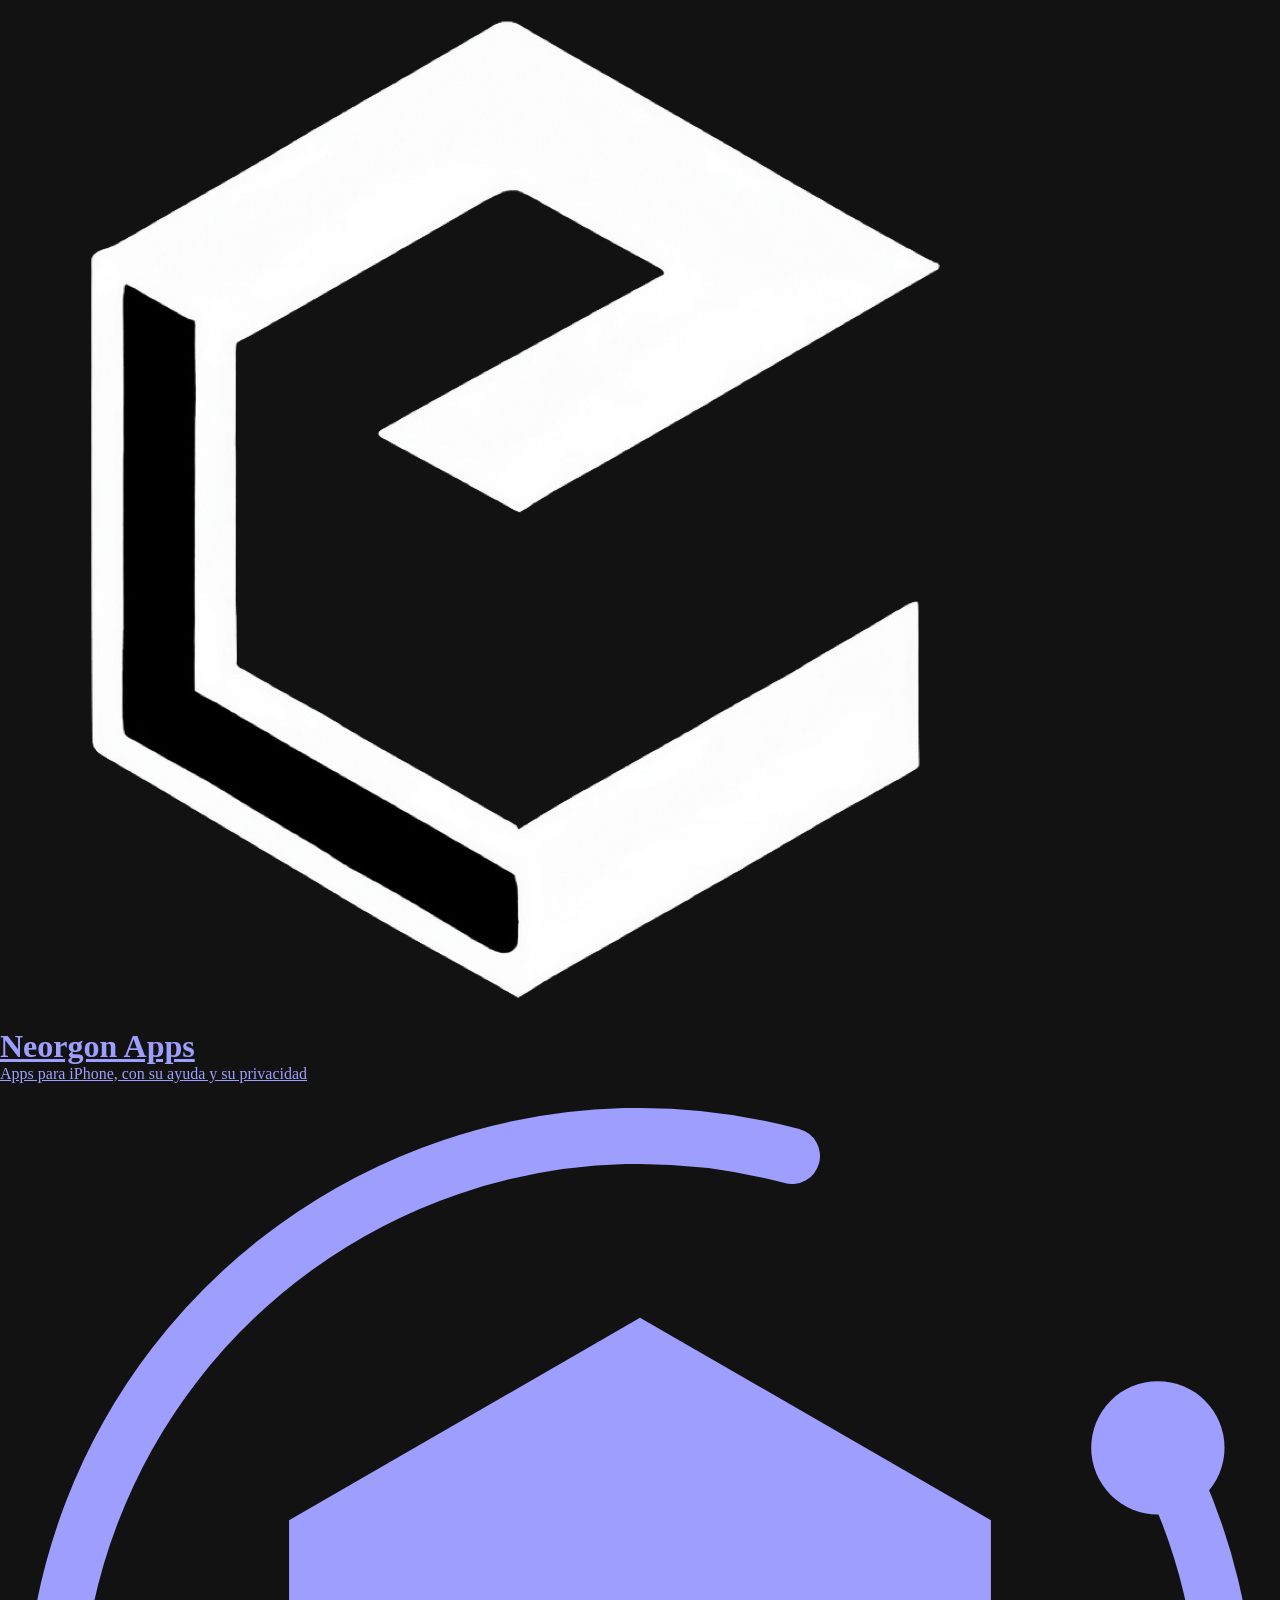
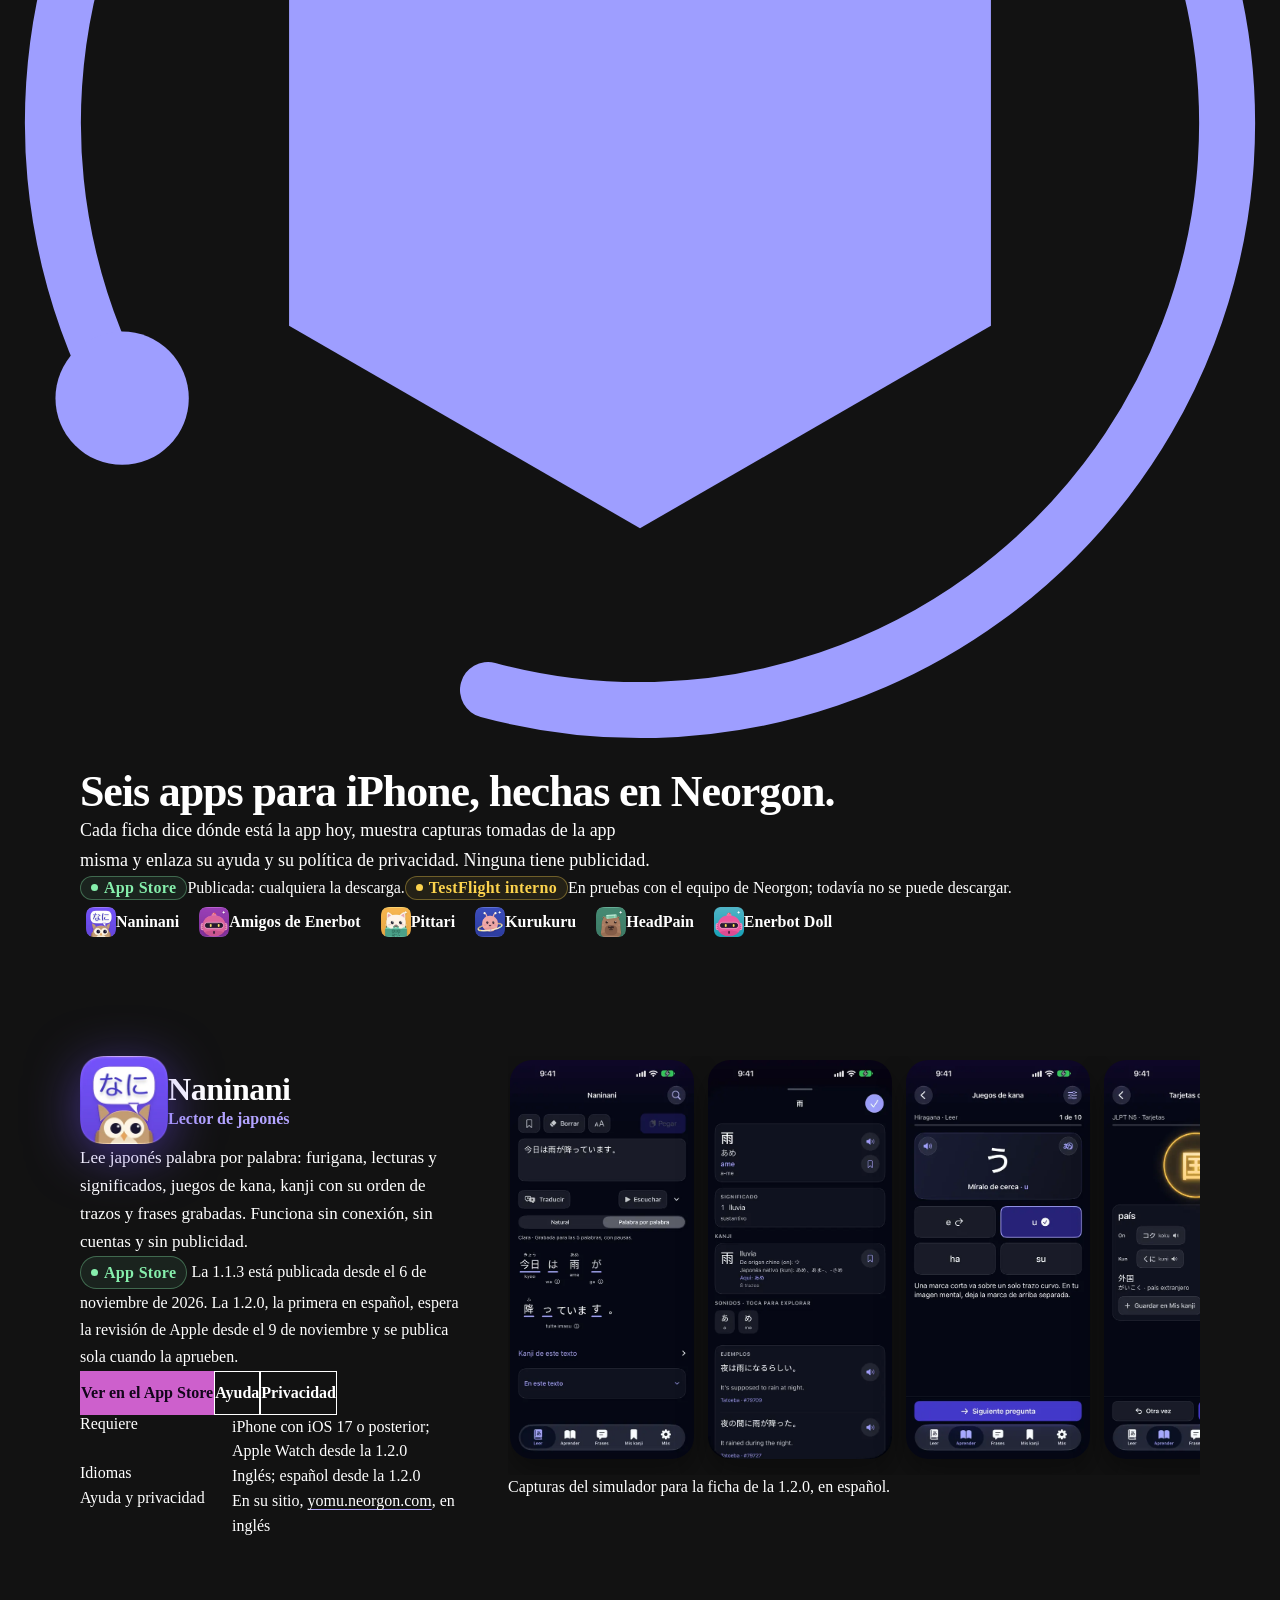
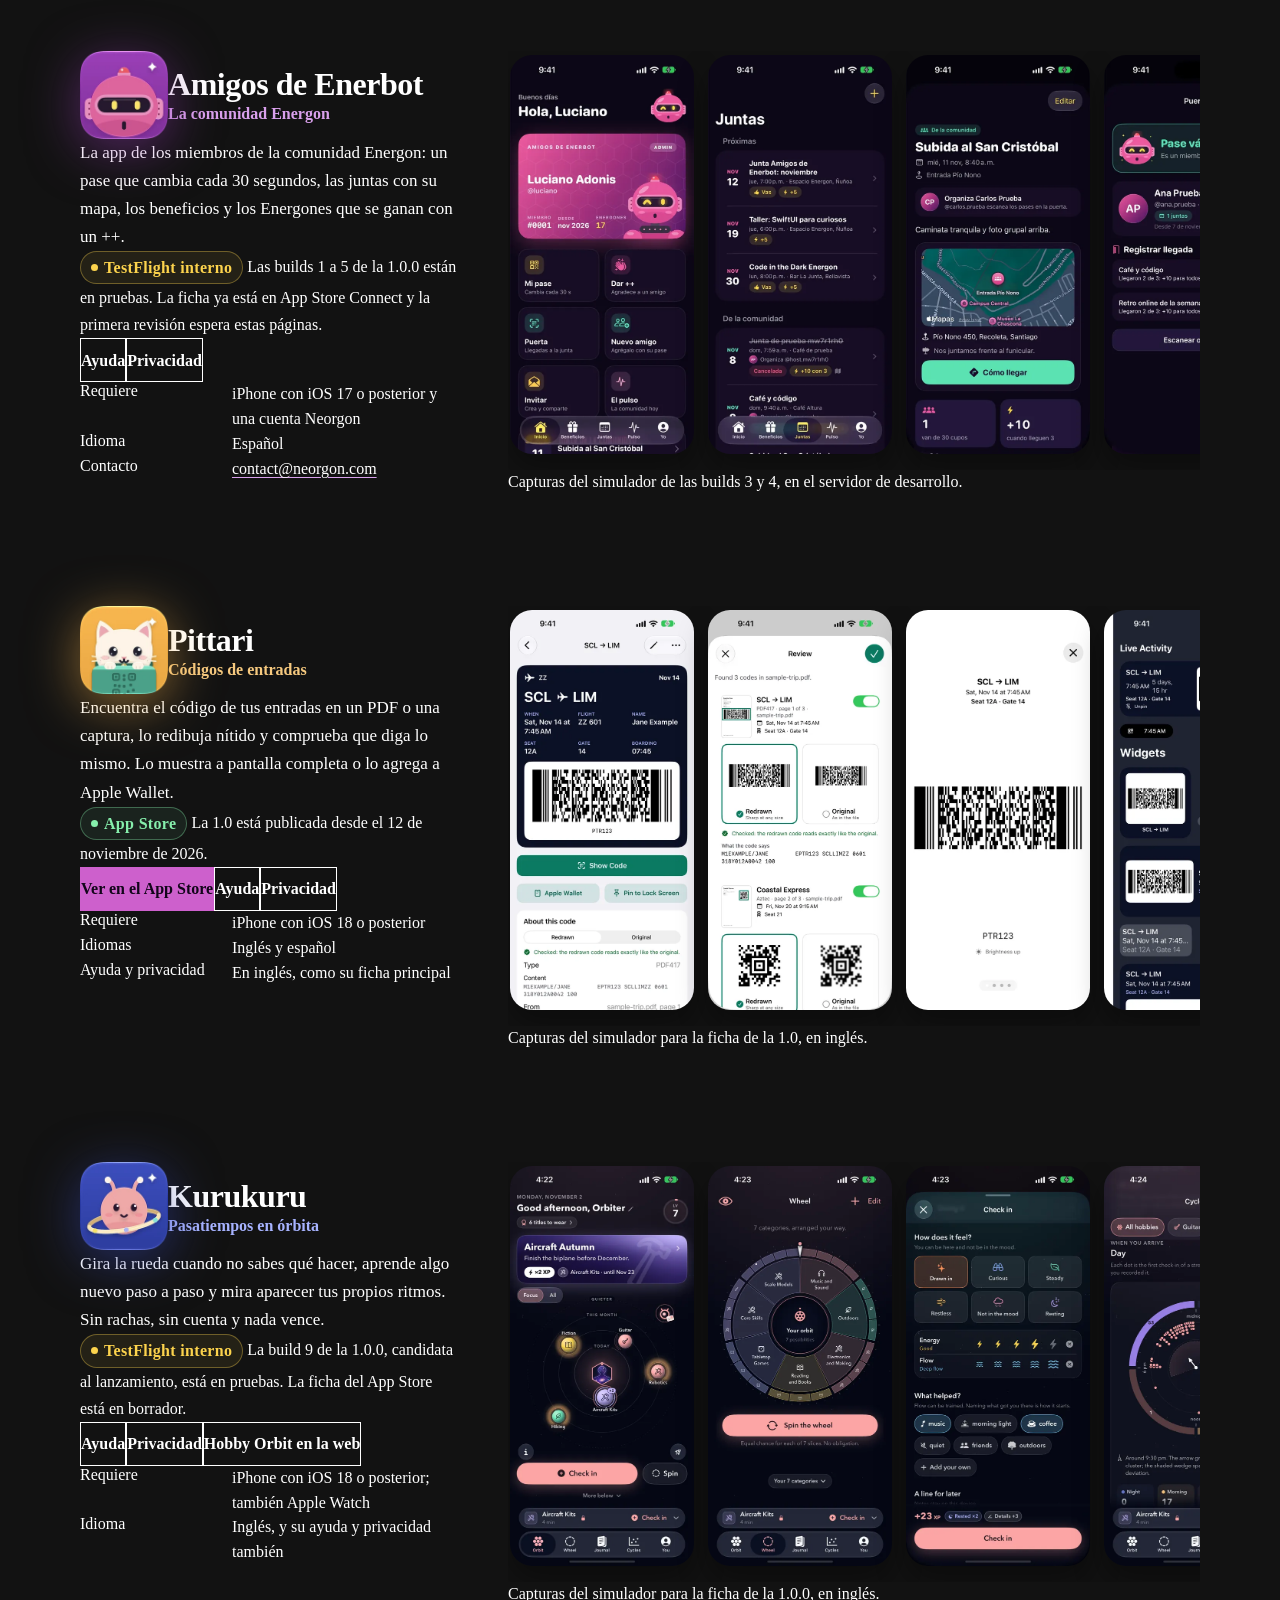
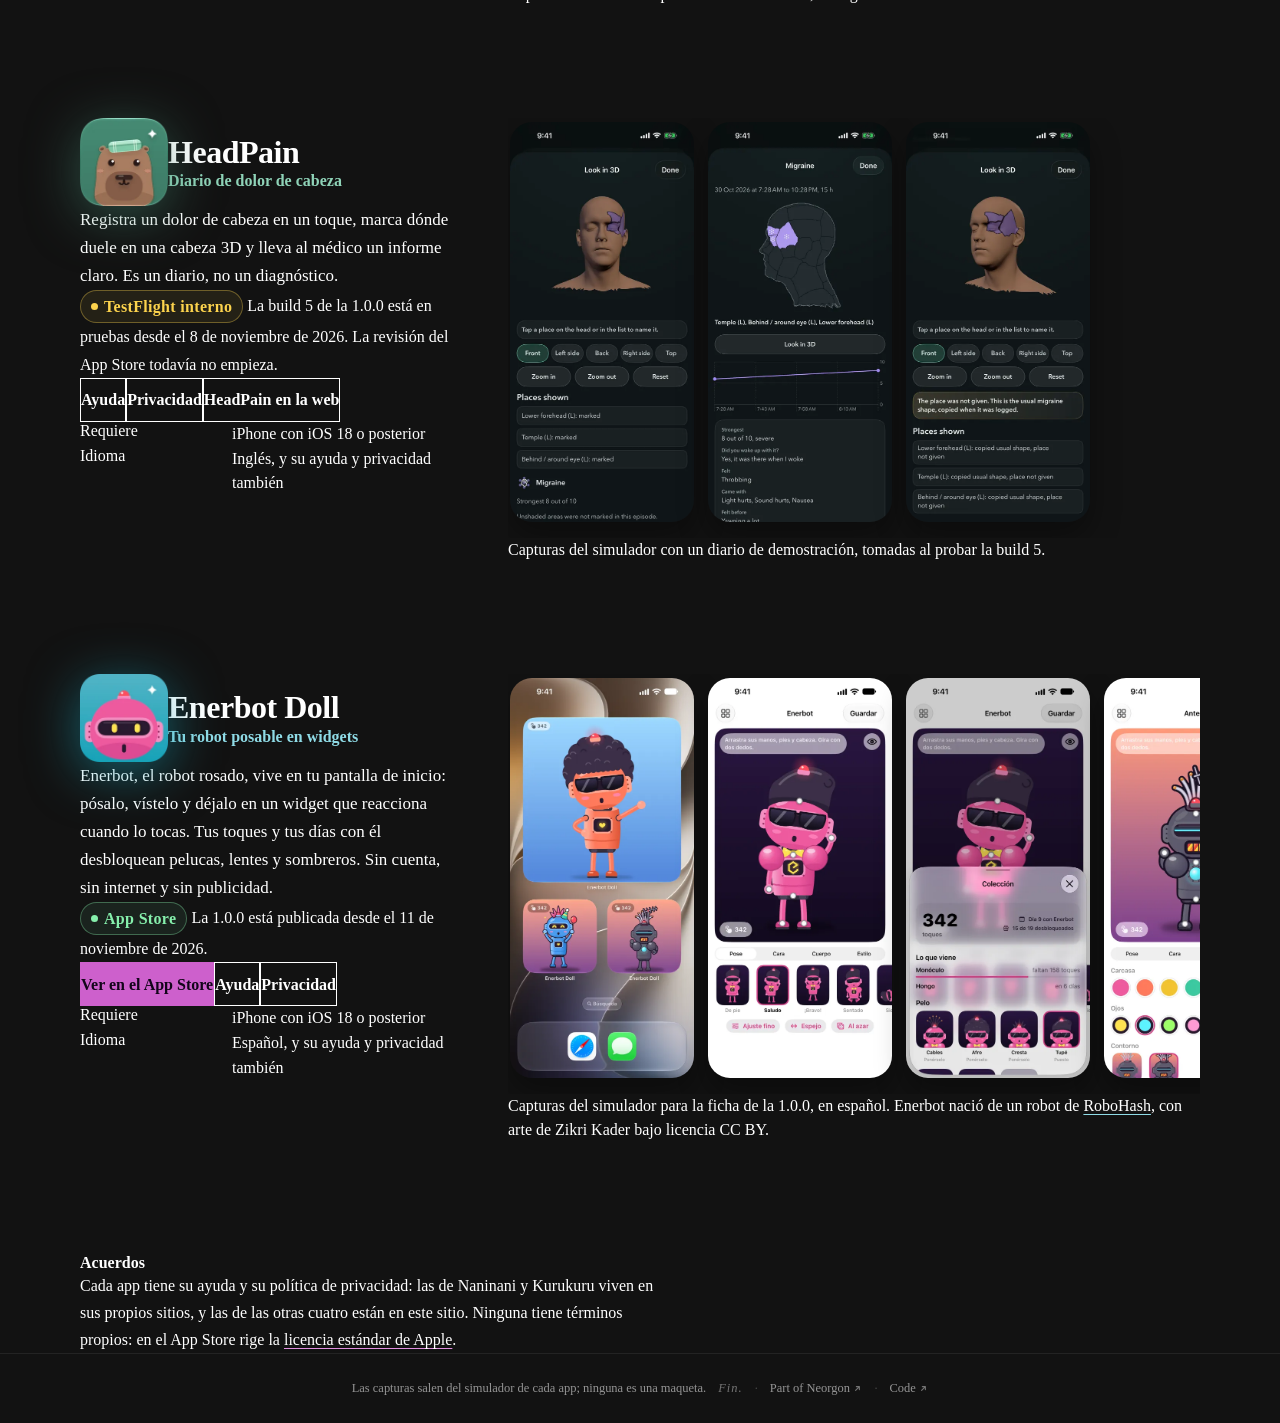
==== commit cfd301f3: "docs(pittari): 1.0 is on the App Store since 2026-11-12 The card gets the App Store chip and button," ====
--- a/index.html
+++ b/index.html
@@ -70,7 +70,7 @@
       "itemListElement": [
         { "@type": "ListItem", "position": 1, "item": { "@type": "MobileApplication", "name": "Naninani", "operatingSystem": "iOS 17", "applicationCategory": "EducationalApplication", "url": "https://apps.apple.com/app/id6823867428" } },
         { "@type": "ListItem", "position": 2, "item": { "@type": "MobileApplication", "name": "Amigos de Enerbot", "operatingSystem": "iOS 17", "applicationCategory": "LifestyleApplication", "url": "https://apps.neorgon.com/amigos/" } },
-        { "@type": "ListItem", "position": 3, "item": { "@type": "MobileApplication", "name": "Pittari", "operatingSystem": "iOS 18", "applicationCategory": "UtilitiesApplication", "url": "https://apps.neorgon.com/pittari/" } },
+        { "@type": "ListItem", "position": 3, "item": { "@type": "MobileApplication", "name": "Pittari", "operatingSystem": "iOS 18", "applicationCategory": "UtilitiesApplication", "url": "https://apps.apple.com/app/id6832228316" } },
         { "@type": "ListItem", "position": 4, "item": { "@type": "MobileApplication", "name": "Kurukuru", "operatingSystem": "iOS 18", "applicationCategory": "LifestyleApplication", "url": "https://hobbyorbit.neorgon.com/" } },
         { "@type": "ListItem", "position": 5, "item": { "@type": "MobileApplication", "name": "HeadPain", "operatingSystem": "iOS 18", "applicationCategory": "HealthApplication", "url": "https://apps.neorgon.com/headpain/" } },
         { "@type": "ListItem", "position": 6, "item": { "@type": "MobileApplication", "name": "Enerbot Doll", "operatingSystem": "iOS 18", "applicationCategory": "EntertainmentApplication", "url": "https://apps.apple.com/app/id6832789744" } }
@@ -211,8 +211,9 @@
             </div>
           </div>
           <p class="app__desc">Encuentra el código de tus entradas en un PDF o una captura, lo redibuja nítido y comprueba que diga lo mismo. Lo muestra a pantalla completa o lo agrega a Apple Wallet.</p>
-          <p class="app__state"><span class="status status--beta">TestFlight interno</span> La build 7 de la 1.0 está en pruebas y espera la revisión de Apple desde el 11 de noviembre de 2026. Si la aprueban, se publica sola.</p>
-          <ul class="app__links">
+          <p class="app__state"><span class="status status--store">App Store</span> La 1.0 está publicada desde el 12 de noviembre de 2026.</p>
+          <ul class="app__links">
+            <li><a class="btn btn--primary" href="https://apps.apple.com/app/id6832228316" rel="noreferrer">Ver en el App Store</a></li>
             <li><a class="btn btn--secondary" href="pittari/">Ayuda</a></li>
             <li><a class="btn btn--secondary" href="pittari/privacy/">Privacidad</a></li>
           </ul>
--- a/css/neorgon-themes.css
+++ b/css/neorgon-themes.css
@@ -0,0 +1,366 @@
+/* ══════════════════════════════════════════════════════════════
+   Neorgon Header Kit — themes.css
+   Theme = token overrides + a contained decorative layer, applied
+   via <html data-theme="…">. Themes are HEADER-SCOPED on purpose:
+   page backgrounds and effects stay site-owned. To add a theme:
+   one block here + one entry in the THEMES array in header.js.
+   ══════════════════════════════════════════════════════════════ */
+
+/* default — magenta nebula. No block needed; :root defaults in
+   header.css ARE the default theme. Attribute is removed when
+   default is active. */
+
+
+/* ══ FX ENGINE ═════════════════════════════════════════════════
+   Every decorated theme paints into .header-bar::before / ::after.
+   Four rules make that safe, and they are load-bearing:
+
+   1. NEVER overflow:hidden on .header-bar. The ⋯ overflow menu and
+      the auth panel are absolutely-positioned descendants that hang
+      BELOW the bar; clipping would eat them. Instead the layer is
+      an inset:0 box and the effect is its *background* — a
+      background paints only inside its own box, so it is
+      self-bounding with no clipping required.
+   2. z-index:-1 puts the layer above the bar's own background but
+      below every in-flow child (logo, actions, home). Per CSS
+      painting order, negative-z children draw at step 2, in-flow
+      content at steps 3-6. Text stays crisp, hit targets untouched.
+   3. isolation:isolate guarantees .header-bar is the stacking
+      context that -1 resolves against (it already is one via
+      position:sticky + z-index, so this is a belt-and-braces no-op).
+   4. Animate background-position / opacity ONLY. A transform on the
+      layer would move the box itself and escape the unclipped bar.
+      Loops are seamless because every travel distance is an integer
+      multiple of its tile size.
+
+   Layers are inert to a11y: empty content, pointer-events:none, no
+   text, no emoji — nothing for a screen reader to announce.
+   ═════════════════════════════════════════════════════════════ */
+
+[data-theme] .header-bar { isolation: isolate; }
+
+[data-theme] .header-bar::before,
+[data-theme] .header-bar::after {
+  content: "";
+  position: absolute;
+  inset: 0;
+  z-index: -1;
+  pointer-events: none;
+}
+
+
+/* ── CHRISTMAS — layered snowfall, a tree in the gutter, hearth glow ── */
+[data-theme="christmas"] {
+  --header-bg-start: #7f1d1d;
+  --header-bg-mid: #14532d;
+  --header-bg-end: #052e16;
+  --header-glass: rgba(5, 46, 22, .45);
+  --header-accent: #fbbf24;
+  --header-focus: oklch(0.97 0.02 85);  /* near-white in the theme's hue: header and Beacon focus rings */
+  --header-border: rgba(251, 191, 36, .25);
+  --header-border-strong: rgba(251, 191, 36, .45);
+  --header-text: #fefce8;
+  --header-text-dim: rgba(254, 252, 232, .65);
+  --header-menu-bg: #14210f;
+  --header-menu-hover: rgba(251, 191, 36, .12);
+
+  /* One irregular 6-flake tile, reused at three scales. Scaling the
+     tile scales the flakes, so size + speed carry the parallax. */
+  --neo-flakes: url("data:image/svg+xml,%3Csvg xmlns='http://www.w3.org/2000/svg' viewBox='0 0 120 120'%3E%3Cg fill='%23fff'%3E%3Ccircle cx='17' cy='11' r='1.7'/%3E%3Ccircle cx='64' cy='29' r='1.1' opacity='.6'/%3E%3Ccircle cx='98' cy='58' r='1.5' opacity='.85'/%3E%3Ccircle cx='33' cy='76' r='1' opacity='.5'/%3E%3Ccircle cx='79' cy='101' r='1.9'/%3E%3Ccircle cx='8' cy='47' r='.9' opacity='.45'/%3E%3C/g%3E%3C/svg%3E");
+  --neo-tree: url("data:image/svg+xml,%3Csvg xmlns='http://www.w3.org/2000/svg' viewBox='0 0 26 30'%3E%3Crect x='11' y='24' width='4' height='6' fill='%23713f12'/%3E%3Cpath d='M13 3 6 14h14zM13 10 3 22h20zM13 17 1 29h24z' fill='%2316a34a'/%3E%3Ccircle cx='13' cy='2.6' r='2.2' fill='%23fbbf24'/%3E%3Ccircle cx='9' cy='19' r='1' fill='%23fca5a5'/%3E%3Ccircle cx='17' cy='25' r='1' fill='%23fde68a'/%3E%3C/svg%3E");
+}
+[data-theme="christmas"] .header-bar::before {
+  background-image: var(--neo-flakes), var(--neo-flakes), var(--neo-flakes);
+  background-size: 210px 210px, 132px 132px, 84px 84px;
+  background-position: 0 0, 0 0, 0 0;
+  animation: neo-snow 14s linear infinite;
+}
+[data-theme="christmas"] .header-bar::after {
+  background-image: var(--neo-tree),
+    radial-gradient(170px 80px at 5% 112%, rgba(251, 191, 36, .26), transparent 72%);
+  background-size: 20px 23px, 100% 100%;
+  background-position: 2px 100%, 0 0;
+  background-repeat: no-repeat;
+  animation: neo-glow 4.5s ease-in-out infinite alternate;
+}
+
+
+/* ── NEW YEAR — rising sparks under a volley of bursts ── */
+[data-theme="new-year"] {
+  --header-bg-start: #1e1b4b;
+  --header-bg-mid: #4c1d95;
+  --header-bg-end: #020617;
+  --header-glass: rgba(30, 27, 75, .45);
+  --header-accent: #fcd34d;
+  --header-focus: oklch(0.97 0.02 90);
+  --header-border: rgba(252, 211, 77, .24);
+  --header-border-strong: rgba(252, 211, 77, .45);
+  --header-text: #f5f3ff;
+  --header-text-dim: rgba(237, 233, 254, .68);
+  --header-menu-bg: #150f2e;
+  --header-menu-hover: rgba(252, 211, 77, .12);
+
+  --neo-spark: url("data:image/svg+xml,%3Csvg xmlns='http://www.w3.org/2000/svg' viewBox='0 0 100 100'%3E%3Cg fill='%23fcd34d'%3E%3Cpath d='M22 8l1.2 5.8L29 15l-5.8 1.2L22 22l-1.2-5.8L15 15l5.8-1.2z'/%3E%3Cpath d='M72 55l.9 4.3L77 60l-4.1.9L72 65l-.9-4.1L67 60l4.1-.7z' opacity='.8'/%3E%3Ccircle cx='48' cy='30' r='1.3' opacity='.8'/%3E%3Ccircle cx='86' cy='18' r='1' opacity='.55'/%3E%3Ccircle cx='12' cy='62' r='1.1' opacity='.7'/%3E%3Ccircle cx='58' cy='86' r='1.4'/%3E%3Ccircle cx='33' cy='72' r='.9' opacity='.5'/%3E%3Ccircle cx='92' cy='78' r='1.2' opacity='.65'/%3E%3C/g%3E%3C/svg%3E");
+  /* Burst = a radial falloff cut into rays by a conic mask. No SVG,
+     no per-ray markup. If mask-image is unsupported the rays simply
+     don't get cut and it degrades to two soft light blooms.
+     Core alpha is capped at .33 and kept gold rather than white: a
+     ray can cross the title, and a brighter bloom drops that text
+     below 4.5:1. At .33 the worst case measures 4.9:1. */
+  --neo-burst-a: radial-gradient(90px 90px at 27% 42%, rgba(253, 224, 71, .33), rgba(252, 211, 77, .24) 38%, transparent 70%);
+  --neo-burst-b: radial-gradient(64px 64px at 73% 56%, rgba(254, 240, 138, .3), rgba(251, 146, 60, .22) 38%, transparent 70%);
+}
+[data-theme="new-year"] .header-bar::before {
+  background-image: var(--neo-spark), var(--neo-spark);
+  background-size: 190px 190px, 128px 128px;
+  background-position: 0 0, 40px 0;
+  animation: neo-rise 9s linear infinite;
+}
+[data-theme="new-year"] .header-bar::after {
+  background-image: var(--neo-burst-a), var(--neo-burst-b);
+  background-repeat: no-repeat;
+  mask-image: repeating-conic-gradient(from 7deg at 27% 42%, #000 0 1.3deg, transparent 1.3deg 15deg),
+              repeating-conic-gradient(from 22deg at 73% 56%, #000 0 1.6deg, transparent 1.6deg 18deg);
+  animation: neo-burst 4.2s ease-out infinite;
+}
+
+
+/* ── HALLOWEEN — drifting fog under ghost bats ── */
+[data-theme="halloween"] {
+  --header-bg-start: #3b0764;
+  --header-bg-mid: #1c1917;
+  --header-bg-end: #0c0a09;
+  --header-glass: rgba(28, 25, 23, .5);
+  --header-accent: #f97316;
+  --header-focus: oklch(0.97 0.02 55);
+  --header-border: rgba(249, 115, 22, .22);
+  --header-border-strong: rgba(249, 115, 22, .45);
+  --header-text: #fff7ed;
+  --header-text-dim: rgba(255, 237, 213, .66);
+  --header-menu-bg: #17110f;
+  --header-menu-hover: rgba(249, 115, 22, .12);
+
+  /* Bats staggered every ~34px vertically so any header height
+     (56px app / 68px content) always frames at least two. */
+  --neo-bat: url("data:image/svg+xml,%3Csvg xmlns='http://www.w3.org/2000/svg' viewBox='0 0 190 190' fill='%23e9d5ff'%3E%3Cdefs%3E%3Cpath id='b' d='M12 3c-2-3-6-3-9-1 2 1 2 3 1 5 2-2 4-1 5 1 1-2 2-2 3-2s2 0 3 2c1-2 3-3 5-1-1-2-1-4 1-5-3-2-7-2-9 1z'/%3E%3C/defs%3E%3Cuse href='%23b' transform='translate(16 6) scale(1.15)' opacity='.3'/%3E%3Cuse href='%23b' transform='translate(112 38) scale(.85)' opacity='.22'/%3E%3Cuse href='%23b' transform='translate(52 74) scale(1.35)' opacity='.26'/%3E%3Cuse href='%23b' transform='translate(140 110) scale(.95)' opacity='.2'/%3E%3Cuse href='%23b' transform='translate(8 148) scale(1.05)' opacity='.28'/%3E%3C/svg%3E");
+}
+[data-theme="halloween"] .header-bar::before {
+  background-image:
+    radial-gradient(320px 74px at 22% 118%, rgba(216, 180, 254, .17), transparent 70%),
+    radial-gradient(240px 64px at 68% 128%, rgba(249, 115, 22, .14), transparent 70%);
+  background-size: 62% 100%, 46% 100%;
+  background-position: 0 0, 100% 0;
+  background-repeat: no-repeat;
+  animation: neo-fog 18s ease-in-out infinite alternate;
+}
+[data-theme="halloween"] .header-bar::after {
+  background-image: var(--neo-bat);
+  background-size: 190px 190px;
+  background-position: 0 0;
+  animation: neo-bats 22s linear infinite;
+}
+
+
+/* ── MATRIX — code rain in three column depths, plus a CRT sweep ── */
+[data-theme="matrix"] {
+  --header-bg-start: #000000;
+  --header-bg-mid: #001a00;
+  --header-bg-end: #000000;
+  --header-glass: rgba(0, 12, 0, .45);
+  --header-accent: #00ff41;
+  --header-focus: oklch(0.97 0.02 145);
+  --header-border: rgba(0, 255, 65, .18);
+  --header-border-strong: rgba(0, 255, 65, .4);
+  --header-text: #ccffcc;
+  --header-text-dim: rgba(0, 255, 65, .6);
+  --header-menu-bg: #020a02;
+  --header-menu-hover: rgba(0, 255, 65, .1);
+
+  /* Glyph column: opacity ramps toward a bright leading head. */
+  --neo-rain: url("data:image/svg+xml,%3Csvg xmlns='http://www.w3.org/2000/svg' viewBox='0 0 14 120'%3E%3Cg fill='%2300ff41'%3E%3Crect x='4' y='6' width='6' height='4' opacity='.12'/%3E%3Crect x='4' y='20' width='6' height='4' opacity='.2'/%3E%3Crect x='4' y='34' width='6' height='4' opacity='.3'/%3E%3Crect x='4' y='48' width='6' height='4' opacity='.42'/%3E%3Crect x='4' y='62' width='6' height='4' opacity='.56'/%3E%3Crect x='4' y='76' width='6' height='4' opacity='.74'/%3E%3Crect x='4' y='90' width='6' height='4' opacity='.9'/%3E%3C/g%3E%3Crect x='4' y='104' width='6' height='4' fill='%23dfffe5'/%3E%3C/svg%3E");
+}
+[data-theme="matrix"] .header-bar::before {
+  background-image: var(--neo-rain), var(--neo-rain), var(--neo-rain);
+  background-size: 22px 120px, 16px 160px, 13px 200px;
+  background-position: 0 0, 7px 0, 3px 0;
+  opacity: .34;
+  /* Rain is loud enough to compete with the wordmark as pure texture, even
+     though its luminance contrast measures fine. Fade it out under the
+     logo/title and let it run at full strength across the open right. */
+  mask-image: linear-gradient(to right, transparent 0, transparent 120px, #000 380px, #000 100%);
+  -webkit-mask-image: linear-gradient(to right, transparent 0, transparent 120px, #000 380px, #000 100%);
+  animation: neo-rain 3.6s linear infinite;
+}
+[data-theme="matrix"] .header-bar::after {
+  background-image: linear-gradient(90deg, transparent, rgba(0, 255, 65, .09) 45%, rgba(204, 255, 204, .15) 50%, rgba(0, 255, 65, .09) 55%, transparent);
+  background-size: 45% 100%;
+  background-position: -50% 0;
+  background-repeat: no-repeat;
+  animation: neo-sweep 7s linear infinite;
+}
+
+
+/* ── RAIN — a proper downpour: three sheets of slanted drops at
+   different depths, drifting mist, and a wet sheen along the sill.
+   No lightning flash on purpose: flashing content is a seizure risk
+   (WCAG 2.3.1), and a storm reads fine without it. ── */
+[data-theme="rain"] {
+  --header-bg-start: #334155;
+  --header-bg-mid: #1a2536;
+  --header-bg-end: #070c14;
+  --header-glass: rgba(12, 20, 32, .5);
+  --header-accent: #7dd3fc;
+  --header-focus: oklch(0.97 0.02 230);
+  --header-border: rgba(125, 211, 252, .2);
+  --header-border-strong: rgba(125, 211, 252, .38);
+  --header-text: #f0f9ff;
+  --header-text-dim: rgba(224, 242, 254, .78);
+  --header-menu-bg: #101a28;
+  --header-menu-hover: rgba(125, 211, 252, .12);
+
+  /* One tile of slanted drops, reused at three scales — scaling the
+     tile scales the drops, so depth and speed read together. */
+  --neo-drops: url("data:image/svg+xml,%3Csvg xmlns='http://www.w3.org/2000/svg' viewBox='0 0 100 100'%3E%3Cg stroke='%23bae6fd' stroke-width='1.3' stroke-linecap='round'%3E%3Cline x1='14' y1='2' x2='9' y2='19' opacity='.75'/%3E%3Cline x1='52' y1='14' x2='47' y2='31' opacity='.5'/%3E%3Cline x1='83' y1='4' x2='78' y2='21' opacity='.65'/%3E%3Cline x1='31' y1='46' x2='26' y2='63' opacity='.6'/%3E%3Cline x1='68' y1='55' x2='63' y2='72' opacity='.45'/%3E%3Cline x1='95' y1='62' x2='90' y2='79' opacity='.55'/%3E%3Cline x1='6' y1='74' x2='1' y2='91' opacity='.4'/%3E%3C/g%3E%3C/svg%3E");
+}
+[data-theme="rain"] .header-bar::before {
+  background-image: var(--neo-drops), var(--neo-drops), var(--neo-drops);
+  background-size: 190px 190px, 124px 124px, 82px 82px;
+  background-position: 0 0, 40px 0, 15px 0;
+  opacity: .62;
+  animation: neo-rainfall 1.5s linear infinite;
+}
+[data-theme="rain"] .header-bar::after {
+  background-image:
+    radial-gradient(120% 70% at 20% -30%, rgba(148, 163, 184, .2), transparent 70%),
+    linear-gradient(0deg, rgba(125, 211, 252, .16), transparent 22%);
+  background-size: 200% 100%, 100% 100%;
+  background-position: 0 0, 0 0;
+  background-repeat: no-repeat;
+  animation: neo-mist 13s ease-in-out infinite alternate;
+}
+
+/* ── SAKURA — petals drifting down and sideways on a soft dusk sky. ── */
+[data-theme="sakura"] {
+  --header-bg-start: #9d5c7c;
+  --header-bg-mid: #4c2a44;
+  --header-bg-end: #140a14;
+  --header-glass: rgba(40, 20, 36, .45);
+  --header-accent: #fbcfe8;
+  --header-focus: oklch(0.97 0.02 350);
+  --header-border: rgba(251, 207, 232, .22);
+  --header-border-strong: rgba(251, 207, 232, .4);
+  --header-text: #fff1f6;
+  --header-text-dim: rgba(255, 241, 246, .8);
+  --header-menu-bg: #241220;
+  --header-menu-hover: rgba(251, 207, 232, .13);
+
+  --neo-petals: url("data:image/svg+xml,%3Csvg xmlns='http://www.w3.org/2000/svg' viewBox='0 0 120 120'%3E%3Cg fill='%23fbcfe8'%3E%3Cellipse cx='18' cy='14' rx='3.2' ry='2' transform='rotate(-25 18 14)'/%3E%3Cellipse cx='71' cy='33' rx='2.6' ry='1.6' transform='rotate(15 71 33)' opacity='.75'/%3E%3Cellipse cx='103' cy='62' rx='3' ry='1.9' transform='rotate(-40 103 62)' opacity='.85'/%3E%3Cellipse cx='38' cy='81' rx='2.4' ry='1.5' transform='rotate(30 38 81)' opacity='.6'/%3E%3Cellipse cx='84' cy='105' rx='3.4' ry='2.1' transform='rotate(-10 84 105)'/%3E%3Cellipse cx='9' cy='52' rx='2.2' ry='1.4' transform='rotate(45 9 52)' opacity='.5'/%3E%3C/g%3E%3C/svg%3E");
+}
+[data-theme="sakura"] .header-bar::before {
+  background-image: var(--neo-petals), var(--neo-petals), var(--neo-petals);
+  background-size: 220px 220px, 140px 140px, 92px 92px;
+  background-position: 0 0, 0 0, 0 0;
+  opacity: .8;
+  animation: neo-petalfall 17s linear infinite;
+}
+[data-theme="sakura"] .header-bar::after {
+  background-image: radial-gradient(160px 80px at 92% 110%, rgba(251, 207, 232, .22), transparent 72%);
+  animation: neo-glow 6s ease-in-out infinite alternate;
+}
+
+
+/* ── DANGER — static hazard weave under one slow warning sheen.
+   Deliberately restrained: this reads as an alert state, not a party. ── */
+[data-theme="danger"] {
+  --header-bg-start: #450a0a;
+  --header-bg-mid: #7f1d1d;
+  --header-bg-end: #0c0a0a;
+  --header-glass: rgba(69, 10, 10, .45);
+  --header-accent: #f59e0b;
+  --header-focus: oklch(0.97 0.02 75);
+  --header-border: rgba(245, 158, 11, .25);
+  --header-border-strong: rgba(245, 158, 11, .45);
+  --header-text: #fef2f2;
+  /* was .6 — measured 3.89:1 against --header-bg-mid, under AA for the
+     11.8px subtitle. .82 lifts it to ~5:1 with no other visual change. */
+  --header-text-dim: rgba(254, 226, 226, .82);
+  --header-menu-bg: #1a0505;
+  --header-menu-hover: rgba(245, 158, 11, .12);
+}
+[data-theme="danger"] .header-bar::before {
+  background-image: repeating-linear-gradient(45deg, rgba(245, 158, 11, .05) 0 9px, transparent 9px 26px);
+  /* no animation — the weave is structure, not motion */
+}
+[data-theme="danger"] .header-bar::after {
+  background-image:
+    linear-gradient(90deg, transparent, rgba(245, 158, 11, .1) 50%, transparent),
+    linear-gradient(0deg, rgba(245, 158, 11, .1), transparent 55%);
+  background-size: 55% 100%, 100% 100%;
+  background-position: 50% 0, 0 100%;
+  background-repeat: no-repeat;
+  animation: neo-alert 5s linear infinite;
+}
+
+
+/* ── Keyframes. Every travel distance is an integer multiple of its
+   layer's tile size, so each loop is seamless. ── */
+@keyframes neo-snow {
+  to { background-position: 210px 630px, -132px 396px, 84px 336px; }
+}
+@keyframes neo-glow {
+  from { opacity: .55; }
+  to   { opacity: 1; }
+}
+@keyframes neo-rise {
+  to { background-position: -190px -570px, 168px -384px; }
+}
+@keyframes neo-burst {
+  0%   { opacity: 0; }
+  7%   { opacity: 1; }
+  52%  { opacity: 0; }
+  100% { opacity: 0; }
+}
+@keyframes neo-fog {
+  to { background-position: 100% 0, 0 0; }
+}
+@keyframes neo-bats {
+  to { background-position: -570px 0; }
+}
+@keyframes neo-rain {
+  to { background-position: 0 360px, 7px 320px, 3px 200px; }
+}
+@keyframes neo-sweep {
+  to { background-position: 150% 0; }
+}
+@keyframes neo-alert {
+  from { background-position: -60% 0, 0 100%; }
+  to   { background-position: 160% 0, 0 100%; }
+}
+
+
+/* ── Motion + print guards. animation:none leaves each layer parked
+   at its authored background-position, which is a composed static
+   decoration in every theme — snow scattered, tree lit, bats mid-flight. ── */
+@media (prefers-reduced-motion: reduce) {
+  [data-theme] .header-bar::before,
+  [data-theme] .header-bar::after { animation: none !important; }
+}
+@media print {
+  [data-theme] .header-bar::before,
+  [data-theme] .header-bar::after { display: none !important; }
+}
+
+/* Rain falls fast and nearly vertical, with a slight wind lean.
+   Each layer travels exactly one tile height per cycle. */
+@keyframes neo-rainfall {
+  to { background-position: -19px 190px, -12px 124px, -8px 82px; }
+}
+/* Mist breathes sideways across the bar. */
+@keyframes neo-mist {
+  from { background-position: 0 0, 0 0; }
+  to   { background-position: 100% 0, 0 0; }
+}
+/* Petals fall slowly and drift sideways — one tile per cycle on both axes. */
+@keyframes neo-petalfall {
+  to { background-position: 220px 220px, -140px 140px, 92px 92px; }
+}
--- a/css/neorgon-footer.css
+++ b/css/neorgon-footer.css
@@ -21,19 +21,48 @@
   --footer-line: 1.7;
   --footer-target: 24px;
 
-  /* Palette — inherits the header theme tokens so ?theme=matrix and the
-     fleet-wide season.css re-skin the footer too. Fallbacks keep the kit
-     usable on a page that never loads the header kit. */
+  /* Palette. --footer-bg, --footer-text, --footer-text-strong and
+     --footer-surface are plain defaults. The four that follow the header
+     (--footer-accent, --footer-border, --footer-border-strong,
+     --footer-hover) are deliberately NOT declared here: see "Header-derived
+     tokens" just below. A site still sets any of them, anywhere, to win. */
   --footer-bg: transparent;
-  --footer-border: var(--header-border, rgba(255, 255, 255, .07));
-  --footer-border-strong: var(--header-border-strong, rgba(255, 255, 255, .22));
   --footer-text: var(--text-muted, rgba(255, 255, 255, .55));
   --footer-text-strong: var(--text-secondary, #cacaca);
-  --footer-accent: var(--header-accent, #e879f9);
   --footer-surface: var(--surface-1, rgba(255, 255, 255, .03));
-  --footer-hover: var(--header-menu-hover, rgba(255, 255, 255, .08));
 
   --footer-z-top: 150; /* back-to-top: above content, below header (200) and modals (400) */
+
+  /* Back-to-top geometry. Phones get 14px and 38px. The gap is what the
+     button keeps above the footer once the footer scrolls into view (see
+     "Riding above the footer" at .neo-top). */
+  --footer-top-size: 40px;
+  --footer-top-inset: 20px;
+  --footer-top-gap: 8px;
+}
+
+/* ── Header-derived tokens ────────────────────────────────────
+   The accent, borders and hover follow the header: ?theme=, a named
+   header skin (data-header-skin) and an armed CDN season. Themes declare
+   on <html>, but skins and seasons declare on .header-bar, which the
+   footer does not sit inside, so the header kit (header.css) and
+   season.css hand the same --header-* tokens to these pieces as well:
+   .neo-footer, .neo-top, .neo-modal (the last two are appended to <body>).
+
+   That only helps if the tokens are resolved HERE, on the pieces. A
+   custom property's var() is resolved where it is declared, so the old
+   `:root { --footer-accent: var(--header-accent) }` baked in the root's
+   magenta and every footer focus ring on a slate or jade site stayed
+   magenta (queue #156). The --_footer-* names are private: read them,
+   never set them. A site's own --footer-accent, on :root, body or the
+   footer itself, still comes first. */
+.neo-footer,
+.neo-top,
+.neo-modal {
+  --_footer-accent: var(--footer-accent, var(--header-accent, #e879f9));
+  --_footer-border: var(--footer-border, var(--header-border, rgba(255, 255, 255, .07)));
+  --_footer-border-strong: var(--footer-border-strong, var(--header-border-strong, rgba(255, 255, 255, .22)));
+  --_footer-hover: var(--footer-hover, var(--header-menu-hover, rgba(255, 255, 255, .08)));
 }
 
 /* ── Always-at-the-bottom ─────────────────────────────────────
@@ -86,7 +115,7 @@
   padding: var(--footer-pad-block) var(--space-6, 24px);
   padding-bottom: calc(var(--footer-pad-block) + env(safe-area-inset-bottom, 0px));
   background: var(--footer-bg);
-  border-top: 1px solid var(--footer-border);
+  border-top: 1px solid var(--_footer-border);
   color: var(--footer-text);
   /* Every size in this file is floored at 12px: reading text under it failed
      the fleet's type floor (queue #154). max() keeps the rem scaling for a
@@ -115,7 +144,7 @@
 }
 .neo-footer a:hover,
 .neo-footer a:focus-visible { color: var(--footer-text-strong); text-decoration: underline; }
-.neo-footer a:focus-visible { outline: 2px solid var(--footer-accent); outline-offset: 3px; }
+.neo-footer a:focus-visible { outline: 2px solid var(--_footer-accent); outline-offset: 3px; }
 
 /* ── Meta bar (built by footer.js) ────────────────────────────── */
 .neo-footer-bar {
@@ -268,7 +297,7 @@
   justify-content: space-between;
   margin-top: 28px;
   padding-top: 18px;
-  border-top: 1px solid var(--footer-border);
+  border-top: 1px solid var(--_footer-border);
 }
 
 /* ── Theme switcher (opt-in: <meta name="neo-theme-switcher" content="footer">) */
@@ -279,7 +308,7 @@
   gap: 6px;
   height: var(--footer-control-h);
   padding: 0 10px;
-  border: 1px solid var(--footer-border);
+  border: 1px solid var(--_footer-border);
   border-radius: 999px;
   background: transparent;
   color: var(--footer-text);
@@ -290,8 +319,8 @@
 .neo-footer-theme-toggle:hover,
 .neo-footer-theme-toggle[aria-expanded="true"] {
   color: var(--footer-text-strong);
-  border-color: var(--footer-border-strong);
-  background: var(--footer-hover);
+  border-color: var(--_footer-border-strong);
+  background: var(--_footer-hover);
 }
 .neo-footer-theme-toggle svg { width: 15px; height: 15px; display: block; }
 
@@ -304,7 +333,7 @@
   padding: 6px;
   list-style: none;
   background: var(--header-menu-bg, #10142a);
-  border: 1px solid var(--footer-border-strong);
+  border: 1px solid var(--_footer-border-strong);
   border-radius: 10px;
   box-shadow: 0 -10px 30px rgba(0, 0, 0, .5);
   display: none;
@@ -328,7 +357,7 @@
   cursor: pointer;
 }
 .neo-footer-menu button:hover,
-.neo-footer-menu button:focus-visible { background: var(--footer-hover); outline: none; }
+.neo-footer-menu button:focus-visible { background: var(--_footer-hover); outline: none; }
 .neo-footer-menu .theme-swatch {
   width: 12px;
   height: 12px;
@@ -339,22 +368,33 @@
 .neo-footer-menu [aria-checked="true"]::after {
   content: "✓";
   margin-left: auto;
-  color: var(--footer-accent);
-}
-
-/* ── Back to top (built by footer.js; data-footer-top="off" disables) ── */
+  color: var(--_footer-accent);
+}
+
+/* ── Back to top (built by footer.js; data-footer-top="off" disables) ──
+   Riding above the footer. The button is fixed in the bottom-right corner,
+   and at the foot of the page that corner is the footer's: it sat on
+   floorplan's v1.0.0 stamp at 390px, and on the right end of the bar or the
+   note in every mode somewhere between 390 and 1440px (84 of 283 fleet views,
+   2026-11-12). Over a bar link it then stepped aside, so it vanished exactly
+   where a reader wants it. footer.js writes how much of the footer is on
+   screen into --_footer-top-lift, and the button rests that far up plus
+   --footer-top-gap, never lower than its corner. The footer keeps its layout
+   and its height budget; reserving room inside the bar instead cost 13 fleet
+   views a line, minimal one-row footers among them. */
 .neo-top {
   position: fixed;
-  right: 20px;
-  bottom: calc(20px + env(safe-area-inset-bottom, 0px));
+  right: var(--footer-top-inset);
+  bottom: max(calc(var(--footer-top-inset) + env(safe-area-inset-bottom, 0px)),
+              calc(var(--_footer-top-lift, 0px) + var(--footer-top-gap)));
   z-index: var(--footer-z-top);
   display: inline-flex;
   align-items: center;
   justify-content: center;
-  width: 40px;
-  height: 40px;
+  width: var(--footer-top-size);
+  height: var(--footer-top-size);
   padding: 0;
-  border: 1px solid var(--footer-border-strong);
+  border: 1px solid var(--_footer-border-strong);
   border-radius: 50%;
   background: var(--header-menu-bg, #10142a);
   color: var(--footer-text-strong);
@@ -370,12 +410,13 @@
   transition: opacity var(--dur, 200ms) ease, transform var(--dur, 200ms) ease, visibility var(--dur, 200ms);
 }
 .neo-top.is-visible { opacity: .9; visibility: visible; transform: none; pointer-events: auto; }
-.neo-top:hover { opacity: 1; background: var(--footer-hover); color: var(--header-text, #f9f9f9); }
-.neo-top:focus-visible { outline: 2px solid var(--footer-accent); outline-offset: 3px; opacity: 1; visibility: visible; transform: none; pointer-events: auto; }
+.neo-top:hover { opacity: 1; background: var(--_footer-hover); color: var(--header-text, #f9f9f9); }
+.neo-top:focus-visible { outline: 2px solid var(--_footer-accent); outline-offset: 3px; opacity: 1; visibility: visible; transform: none; pointer-events: auto; }
 .neo-top svg { width: 18px; height: 18px; display: block; }
 
 /* ── Mobile ───────────────────────────────────────────────────── */
 @media (max-width: 700px) {
+  :root { --footer-top-size: 38px; --footer-top-inset: 14px; }
   .neo-footer { padding-left: var(--space-4, 16px); padding-right: var(--space-4, 16px); }
   .neo-footer[data-footer-mode="content"] {
     text-align: center;
@@ -387,7 +428,6 @@
   .neo-footer-tagline { max-width: none; }
   .neo-footer-col { align-items: center; }
   .neo-footer[data-footer-mode="content"] .neo-footer-bar { justify-content: center; }
-  .neo-top { right: 14px; bottom: calc(14px + env(safe-area-inset-bottom, 0px)); width: 38px; height: 38px; }
 }
 
 /* ── Reduced motion ───────────────────────────────────────────── */
@@ -420,7 +460,7 @@
   color: var(--footer-text-strong);
   text-decoration-style: solid;
 }
-.neo-footer-disclaimer:focus-visible { outline: 2px solid var(--footer-accent); outline-offset: 3px; }
+.neo-footer-disclaimer:focus-visible { outline: 2px solid var(--_footer-accent); outline-offset: 3px; }
 
 .neo-modal {
   width: min(640px, calc(100vw - 32px));
@@ -431,7 +471,7 @@
      did exactly that. Too site-dependent to leave implicit. */
   margin: auto;
   padding: 0;
-  border: 1px solid var(--footer-border-strong);
+  border: 1px solid var(--_footer-border-strong);
   border-radius: 12px;
   background: var(--header-bg-end, #0d0d12);
   color: var(--footer-text-strong);
@@ -448,7 +488,7 @@
   align-items: center;
   gap: 12px;
   padding: 16px 18px;
-  border-bottom: 1px solid var(--footer-border);
+  border-bottom: 1px solid var(--_footer-border);
 }
 .neo-modal-title {
   margin: 0;
@@ -466,15 +506,15 @@
   width: var(--footer-control-h);
   height: var(--footer-control-h);
   padding: 0;
-  border: 1px solid var(--footer-border-strong);
+  border: 1px solid var(--_footer-border-strong);
   border-radius: 8px;
   background: transparent;
   color: var(--footer-text);
   cursor: pointer;
   transition: color var(--dur, 200ms) ease, background var(--dur, 200ms) ease;
 }
-.neo-modal-close:hover { color: var(--footer-text-strong); background: var(--footer-hover); }
-.neo-modal-close:focus-visible { outline: 2px solid var(--footer-accent); outline-offset: 2px; }
+.neo-modal-close:hover { color: var(--footer-text-strong); background: var(--_footer-hover); }
+.neo-modal-close:focus-visible { outline: 2px solid var(--_footer-accent); outline-offset: 2px; }
 .neo-modal-close svg { width: 18px; height: 18px; display: block; }
 
 .neo-modal-body {
@@ -488,7 +528,7 @@
 .neo-modal-body > :last-child { margin-bottom: 0; }
 .neo-modal-body p { margin: 0 0 .9em; }
 .neo-modal-body strong { color: var(--footer-text-strong); font-weight: 620; }
-.neo-modal-body a { color: var(--footer-accent); text-decoration: underline; }
+.neo-modal-body a { color: var(--_footer-accent); text-decoration: underline; }
 
 @media (max-width: 700px) {
   .neo-modal { width: calc(100vw - 20px); max-height: 84dvh; }
--- a/css/neorgon-beacon.css
+++ b/css/neorgon-beacon.css
@@ -34,12 +34,11 @@
      floating fallback is positioned high enough for it to matter. */
   --beacon-z: 160;
 
-  /* Palette. Fleet token first, literal second. */
+  /* Palette. Fleet token first, literal second. --beacon-surface,
+     --beacon-border and --beacon-focus follow the header and are resolved
+     on the link itself, not here: see the control's rule below. */
   --beacon-lit: #f59e0b;
   --beacon-idle: var(--text-muted, rgba(255, 255, 255, .55));
-  --beacon-surface: var(--header-menu-bg, #10142a);
-  --beacon-border: var(--header-border, rgba(255, 255, 255, .07));
-  --beacon-focus: var(--header-focus, #f2e9f4);
 
   --beacon-dur: var(--dur, 200ms);
 }
@@ -47,16 +46,27 @@
 /* ── The control ──────────────────────────────────────────────
    An <a>, not a <button>, because it navigates: see README.md, "A link, and
    what that buys". A circle with the ladybug in it, so it reads as one
-   affordance with the footer kit's back-to-top rather than as body copy. */
+   affordance with the footer kit's back-to-top rather than as body copy.
+
+   The three header-derived colours are resolved on the link, not on :root.
+   A var() is resolved where it is declared, so a root-level
+   `--beacon-focus: var(--header-focus)` kept the kit's pink ring on a
+   jade or slate site and through an armed season, whose tokens sit on
+   .header-bar (queue #156). The header kit and season.css hand those
+   --header-* tokens to .neo-beacon-link as well; a site's own --beacon-*
+   still comes first. The --_beacon-* names are private. */
 .neo-beacon-link {
+  --_beacon-surface: var(--beacon-surface, var(--header-menu-bg, #10142a));
+  --_beacon-border: var(--beacon-border, var(--header-border, rgba(255, 255, 255, .07)));
+  --_beacon-focus: var(--beacon-focus, var(--header-focus, #f2e9f4));
   display: inline-flex;
   align-items: center;
   justify-content: center;
   box-sizing: border-box;
   padding: 0;
-  border: 1px solid var(--beacon-border);
+  border: 1px solid var(--_beacon-border);
   border-radius: 50%;
-  background: var(--beacon-surface);
+  background: var(--_beacon-surface);
   color: var(--beacon-idle);
   /* A host site's own `a { text-decoration: underline }` would otherwise
      draw a rule under the icon. */
@@ -101,7 +111,7 @@
   min-width: 0;
   min-height: 0;
   margin-block: min(0px, calc((var(--footer-line, 1.7) * 1em - var(--beacon-chip)) / 2));
-  border-color: var(--footer-border, var(--beacon-border));
+  border-color: var(--_footer-border, var(--_beacon-border));
   border-radius: 50%;
   background: transparent;
   color: var(--footer-text, var(--beacon-idle));
@@ -172,7 +182,7 @@
 
 .neo-beacon-link:focus-visible,
 .neo-footer .neo-beacon-link.is-docked:focus-visible {
-  outline: 2px solid var(--beacon-focus);
+  outline: 2px solid var(--_beacon-focus);
   outline-offset: 3px;
 }
 
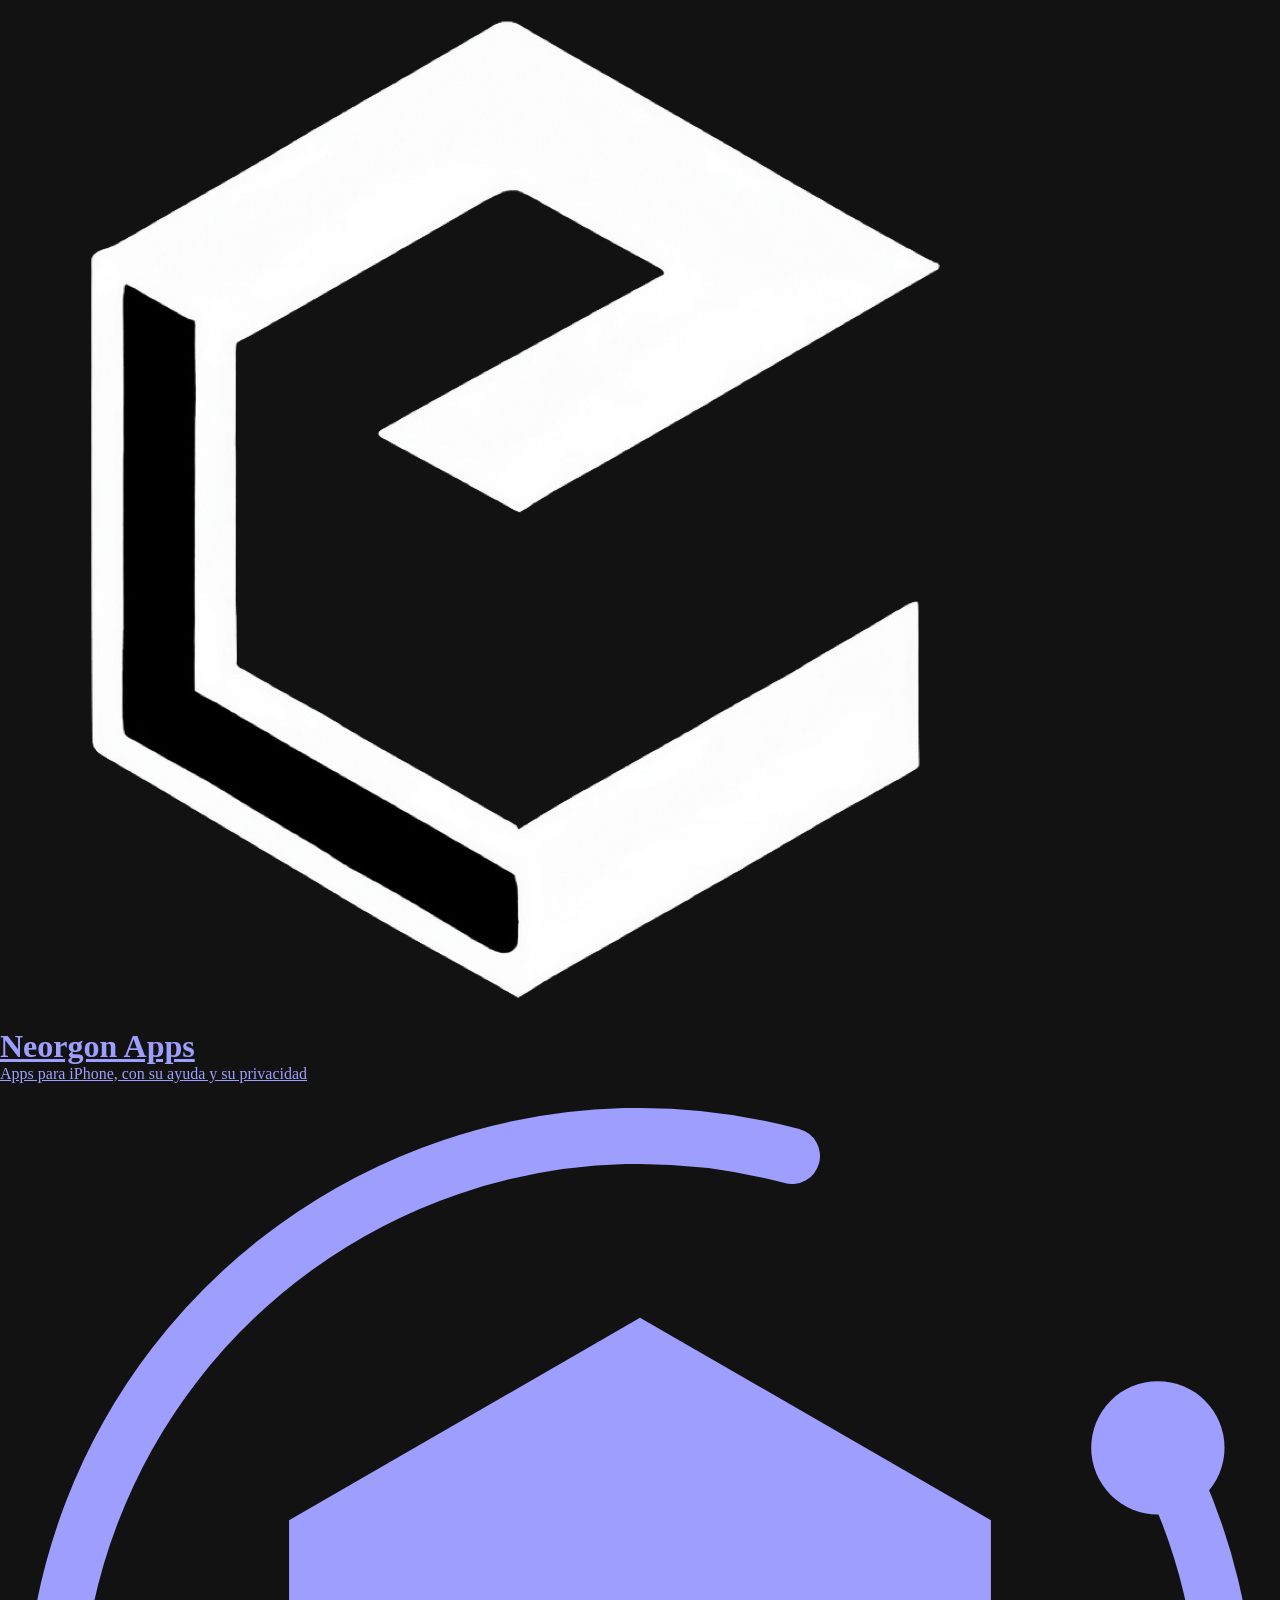
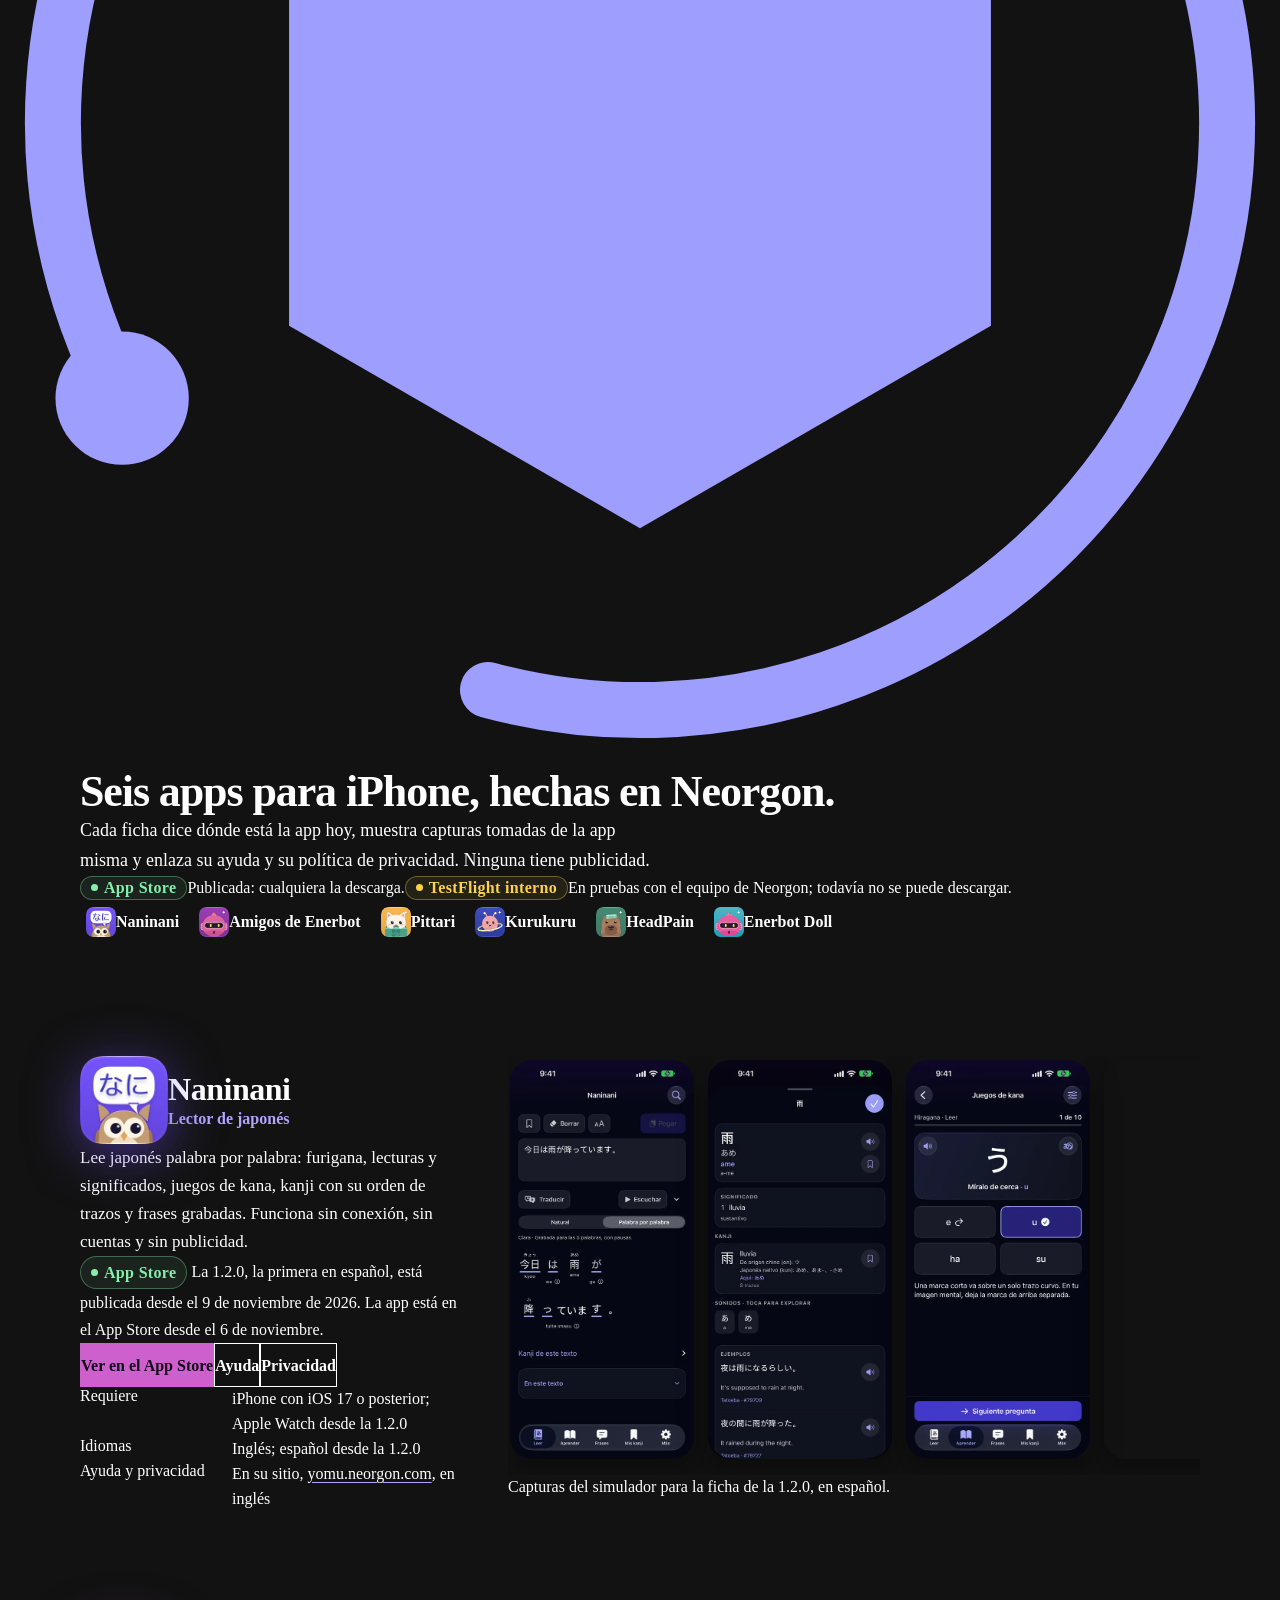
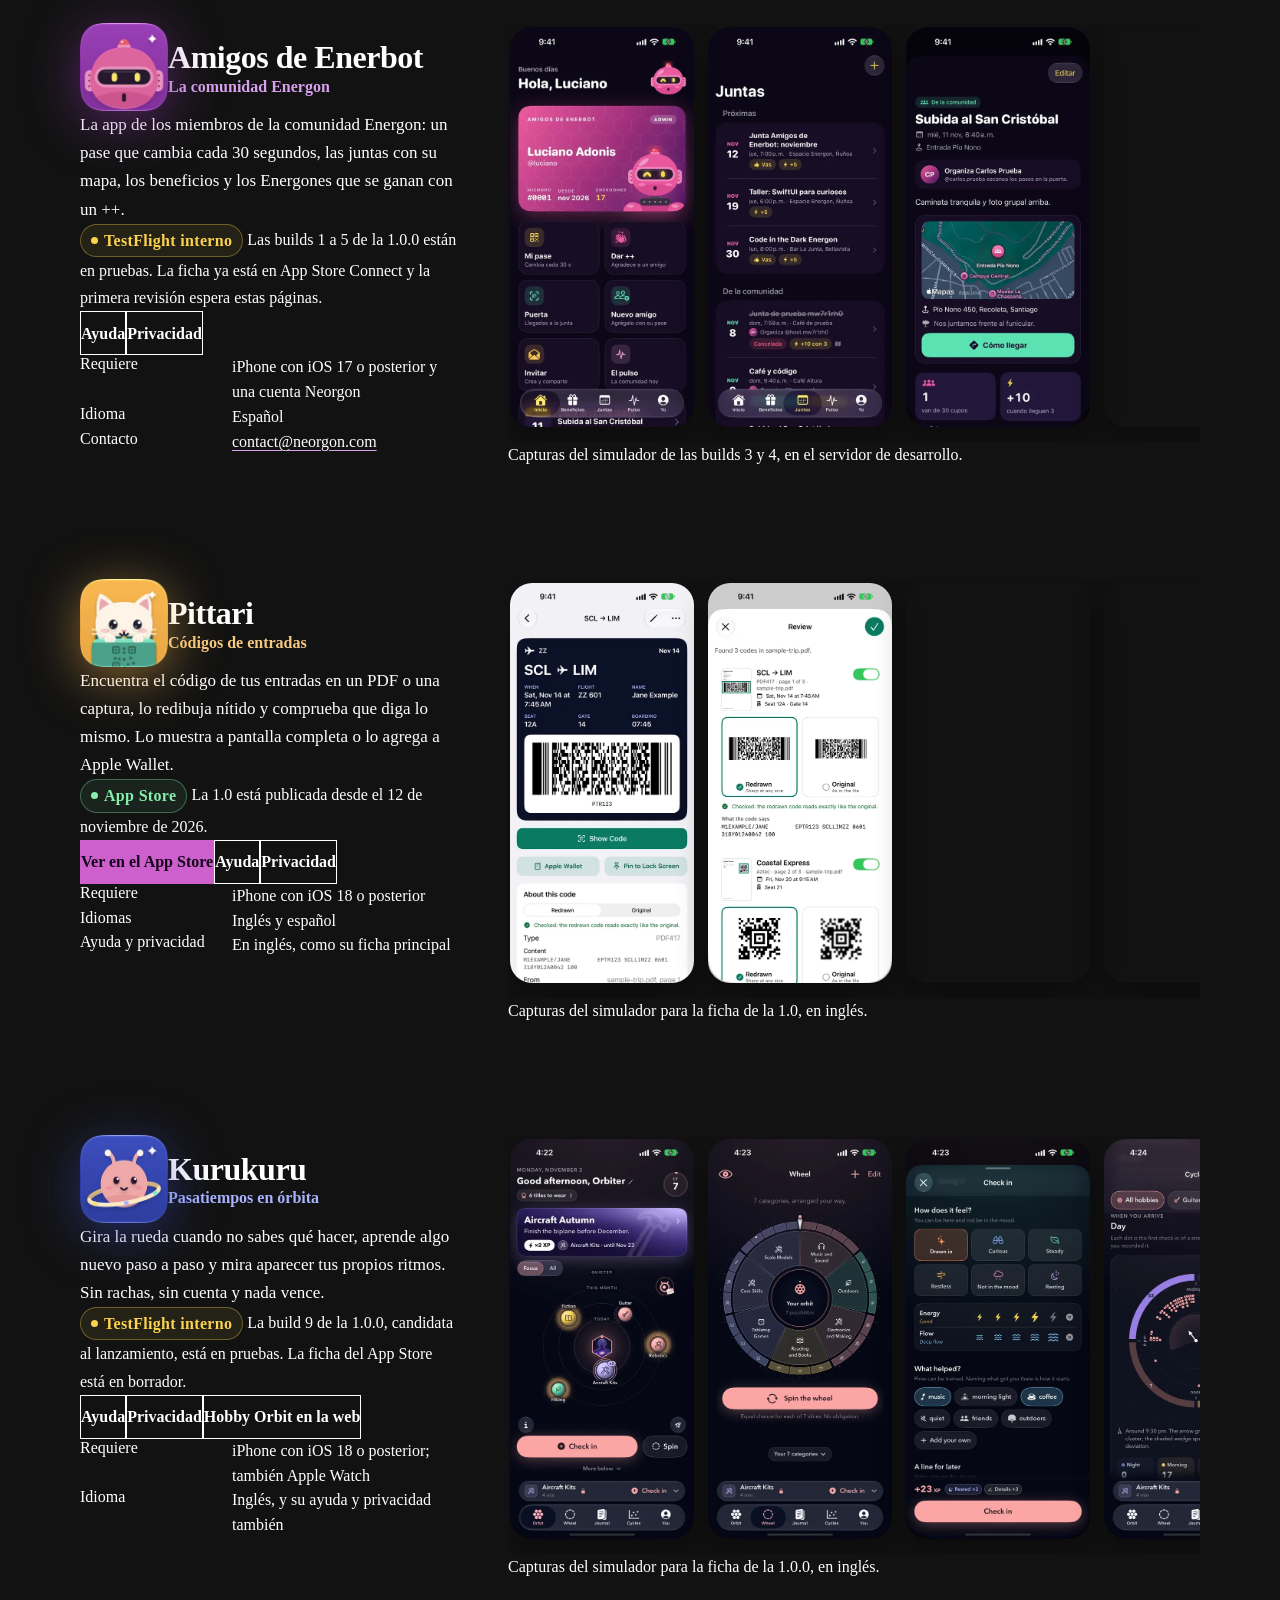
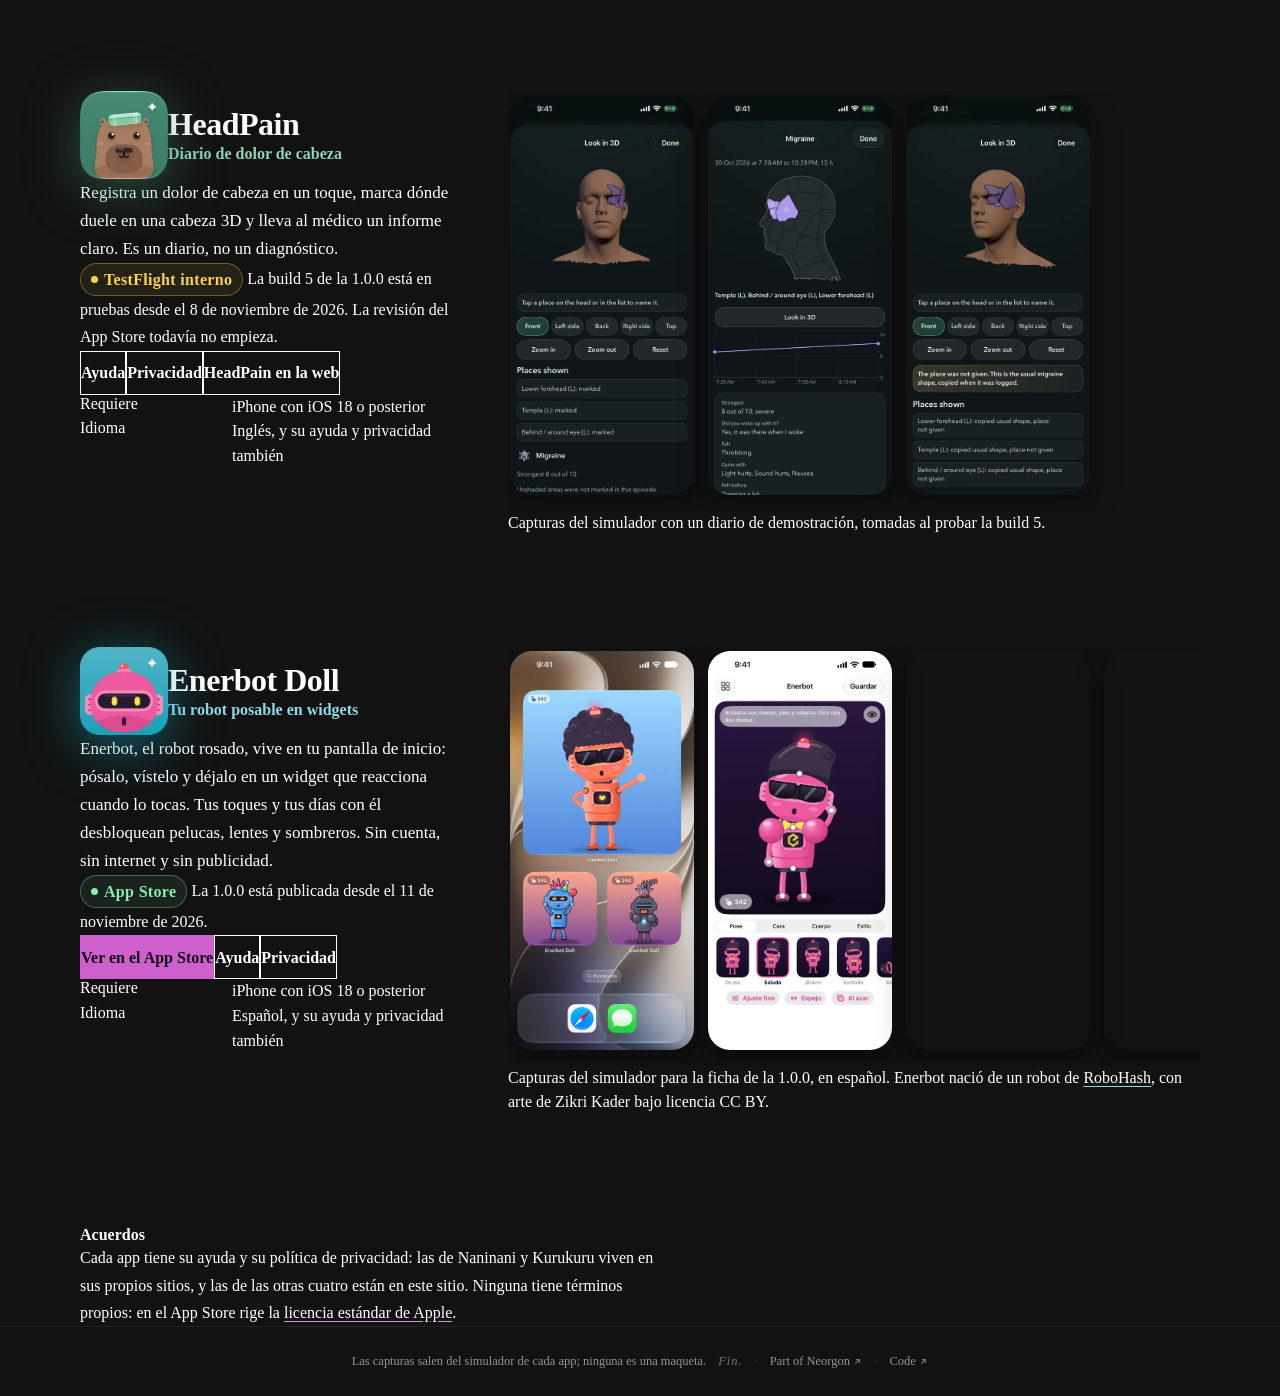
==== commit a72a15ce: "docs(naninani): 1.2.0 is on the App Store since 2026-11-09 The card and llms.txt still said 1.2.0 wa" ====
--- a/index.html
+++ b/index.html
@@ -144,7 +144,7 @@
             </div>
           </div>
           <p class="app__desc">Lee japonés palabra por palabra: furigana, lecturas y significados, juegos de kana, kanji con su orden de trazos y frases grabadas. Funciona sin conexión, sin cuentas y sin publicidad.</p>
-          <p class="app__state"><span class="status status--store">App Store</span> La 1.1.3 está publicada desde el 6 de noviembre de 2026. La 1.2.0, la primera en español, espera la revisión de Apple desde el 9 de noviembre y se publica sola cuando la aprueben.</p>
+          <p class="app__state"><span class="status status--store">App Store</span> La 1.2.0, la primera en español, está publicada desde el 9 de noviembre de 2026. La app está en el App Store desde el 6 de noviembre.</p>
           <ul class="app__links">
             <li><a class="btn btn--primary" href="https://apps.apple.com/app/id6823867428" rel="noreferrer">Ver en el App Store</a></li>
             <li><a class="btn btn--secondary" href="https://yomu.neorgon.com/naninani/" rel="noreferrer">Ayuda</a></li>
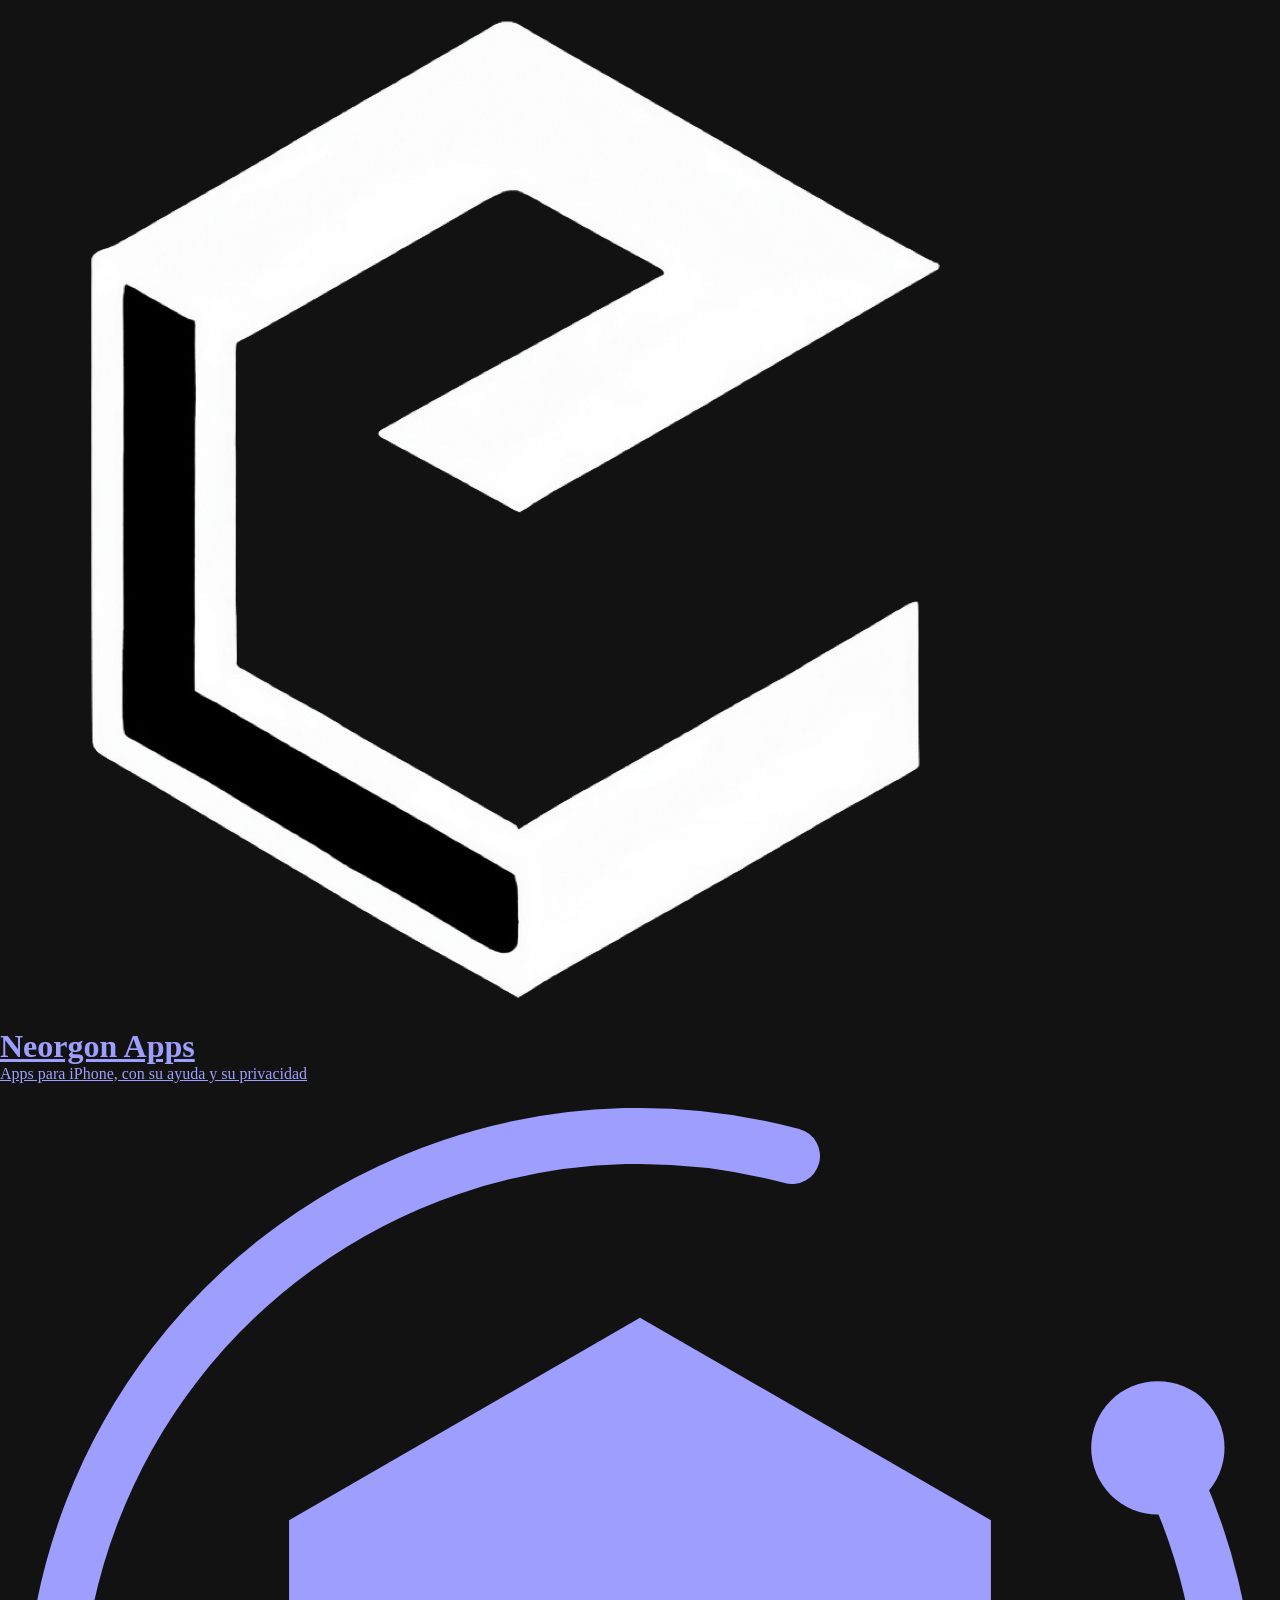
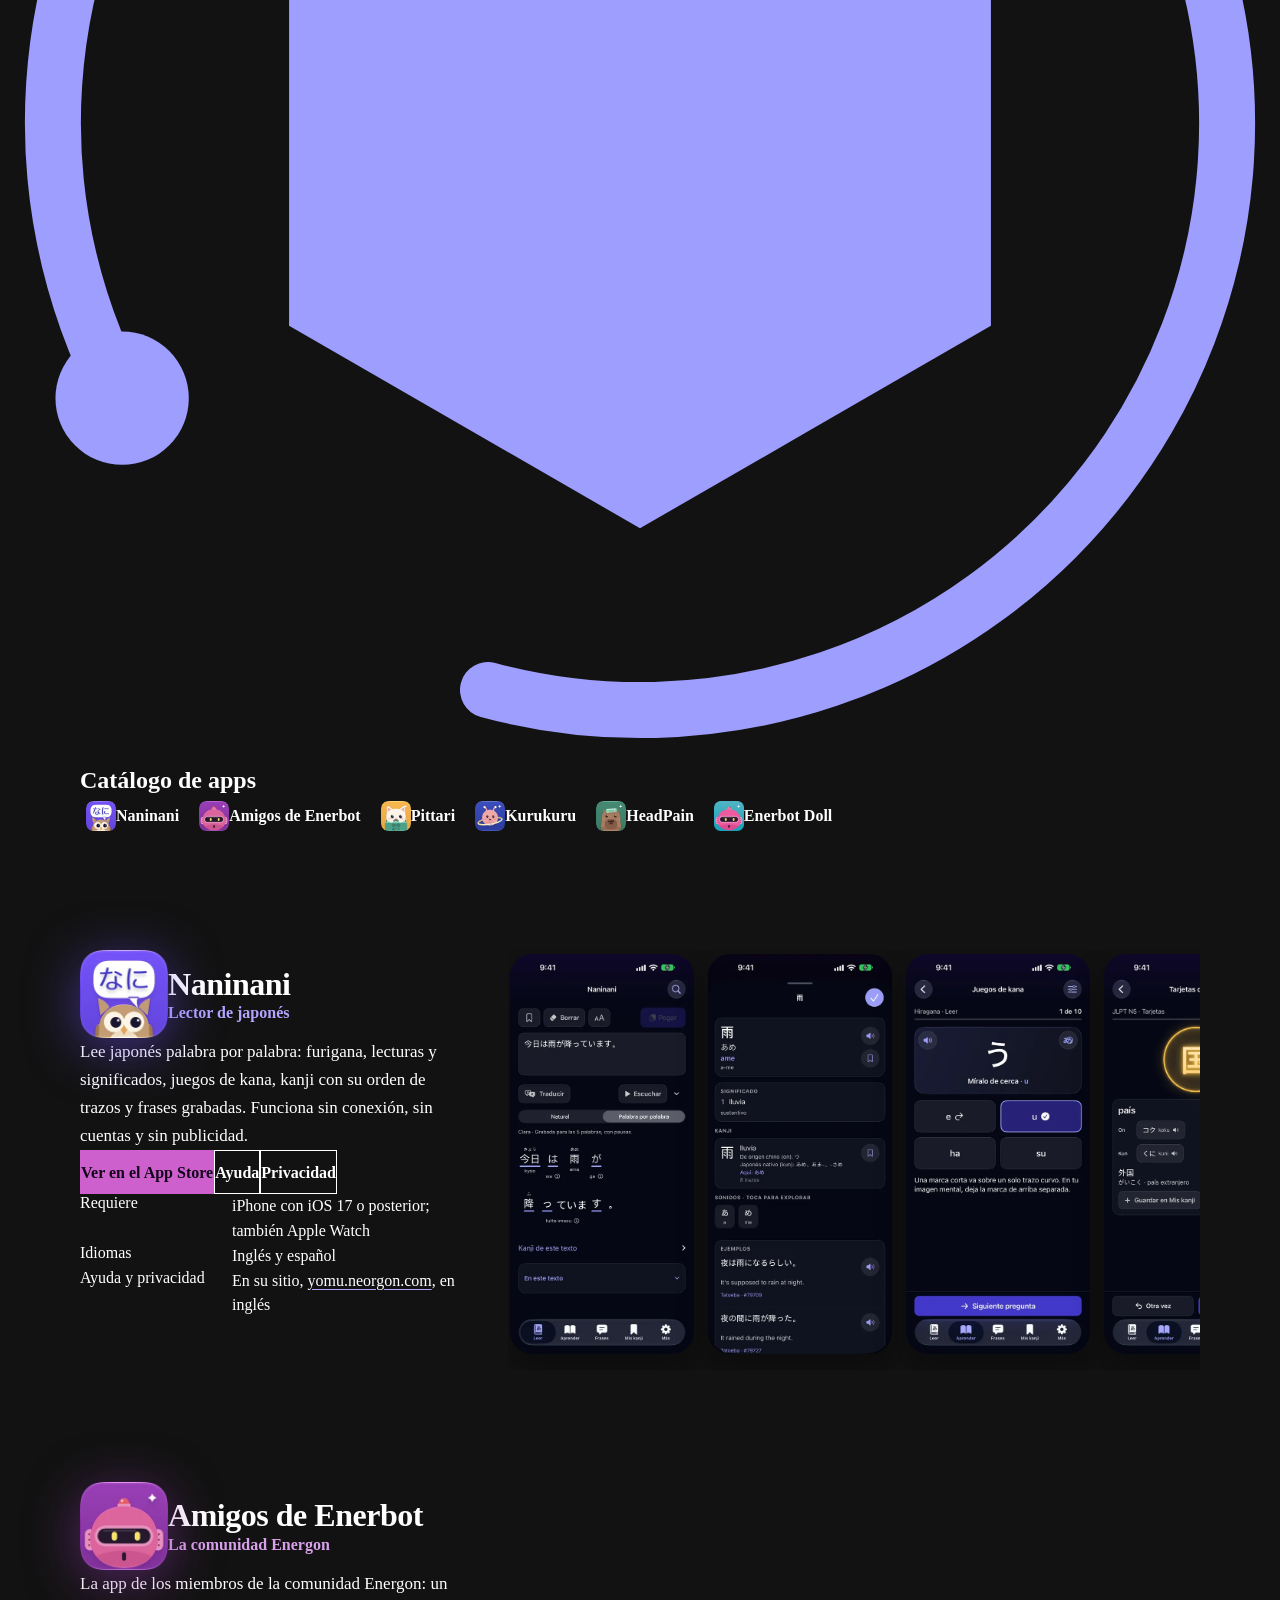
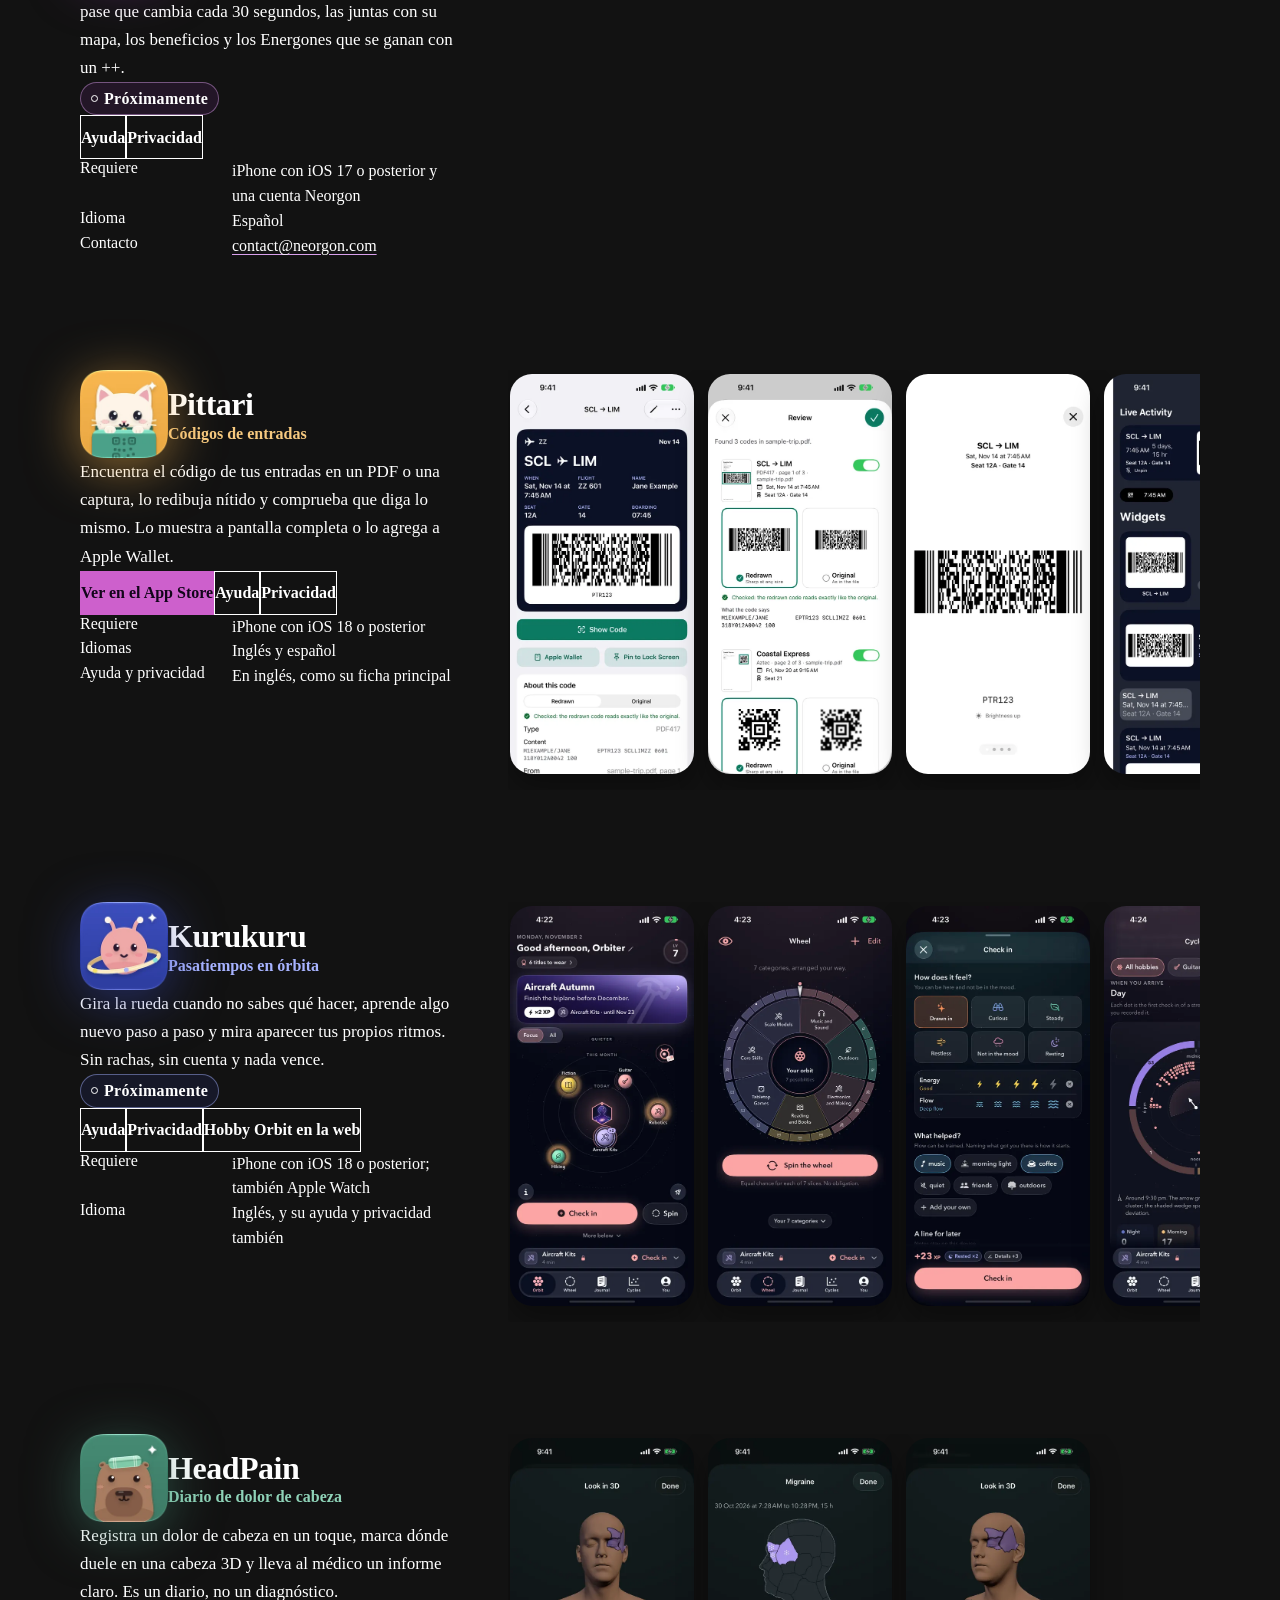
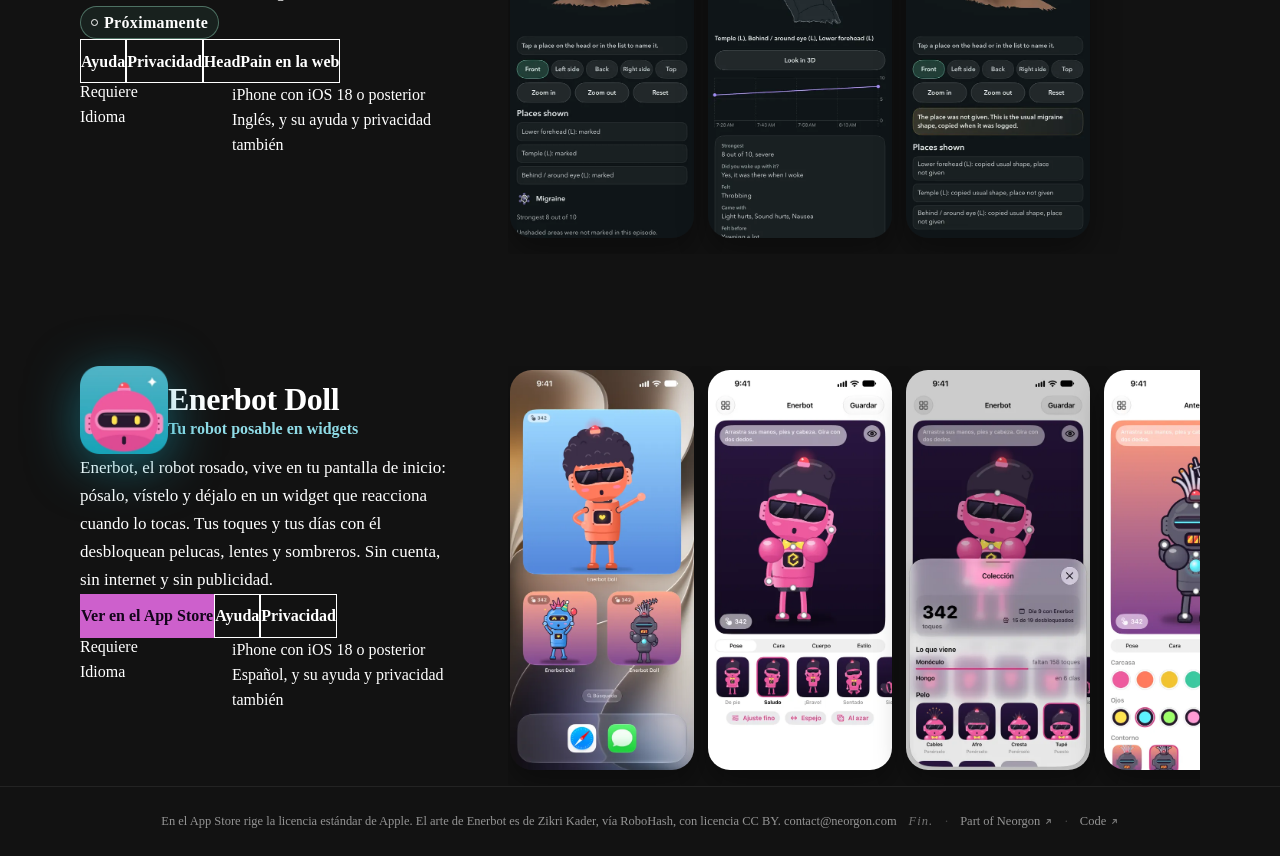
==== commit 016c64da: "fix(catalog): Public status only, without the release log or the Amigos test frames" ====
--- a/index.html
+++ b/index.html
@@ -17,15 +17,15 @@
   <link rel="manifest" href="/site.webmanifest">
   <meta name="neo-mark" content="on">
   <title>Neorgon Apps | Hechas para iPhone</title>
-  <meta name="description" content="Conoce las apps para iPhone de Neorgon: dónde está cada una hoy, capturas reales y sus páginas de ayuda y de privacidad">
+  <meta name="description" content="Las apps para iPhone de Neorgon, cada una con su ayuda y su política de privacidad">
   <meta property="og:title" content="Neorgon Apps | Hechas para iPhone">
-  <meta property="og:description" content="Conoce las apps para iPhone de Neorgon: dónde está cada una hoy, capturas reales y sus páginas de ayuda y de privacidad">
+  <meta property="og:description" content="Las apps para iPhone de Neorgon, cada una con su ayuda y su política de privacidad">
   <meta property="og:type" content="website">
   <meta property="og:url" content="https://apps.neorgon.com/">
   <meta property="og:site_name" content="Neorgon">
   <meta name="twitter:card" content="summary_large_image">
   <meta name="twitter:title" content="Neorgon Apps | Hechas para iPhone">
-  <meta name="twitter:description" content="Conoce las apps para iPhone de Neorgon: dónde está cada una hoy, capturas reales y sus páginas de ayuda y de privacidad">
+  <meta name="twitter:description" content="Las apps para iPhone de Neorgon, cada una con su ayuda y su política de privacidad">
   <meta name="robots" content="index, follow">
   <link rel="canonical" href="https://apps.neorgon.com/">
   <meta property="og:locale" content="es_CL">
@@ -61,7 +61,7 @@
     "@context": "https://schema.org",
     "@type": "CollectionPage",
     "name": "Neorgon Apps",
-    "description": "Las apps para iPhone de Neorgon, con su estado, capturas y páginas de ayuda y de privacidad.",
+    "description": "Las apps para iPhone de Neorgon, cada una con su ayuda y su política de privacidad.",
     "url": "https://apps.neorgon.com/",
     "inLanguage": "es",
     "publisher": { "@type": "Organization", "name": "Neorgon", "url": "https://neorgon.com/" },
@@ -118,13 +118,8 @@
     <div class="catalog">
 
       <section class="intro" aria-labelledby="intro-title">
-        <h2 class="intro__title" id="intro-title">Seis apps para iPhone, hechas en Neorgon.</h2>
-        <p class="intro__lead">Cada ficha dice dónde está la app hoy, muestra capturas tomadas de la app misma y enlaza su ayuda y su política de privacidad. Ninguna tiene publicidad.</p>
-        <dl class="legend">
-          <div><dt><span class="status status--store">App Store</span></dt><dd>Publicada: cualquiera la descarga.</dd></div>
-          <div><dt><span class="status status--beta">TestFlight interno</span></dt><dd>En pruebas con el equipo de Neorgon; todavía no se puede descargar.</dd></div>
-        </dl>
-        <nav class="jump" aria-label="Apps de esta página">
+        <h2 class="sr-only" id="intro-title">Catálogo de apps</h2>
+        <nav class="jump" aria-label="Apps">
           <a href="#naninani"><img src="assets/icons/naninani.webp" alt="" width="28" height="28">Naninani</a>
           <a href="#amigos"><img src="assets/icons/amigos.webp" alt="" width="28" height="28">Amigos de Enerbot</a>
           <a href="#pittari"><img src="assets/icons/pittari.webp" alt="" width="28" height="28">Pittari</a>
@@ -144,15 +139,14 @@
             </div>
           </div>
           <p class="app__desc">Lee japonés palabra por palabra: furigana, lecturas y significados, juegos de kana, kanji con su orden de trazos y frases grabadas. Funciona sin conexión, sin cuentas y sin publicidad.</p>
-          <p class="app__state"><span class="status status--store">App Store</span> La 1.2.0, la primera en español, está publicada desde el 9 de noviembre de 2026. La app está en el App Store desde el 6 de noviembre.</p>
           <ul class="app__links">
             <li><a class="btn btn--primary" href="https://apps.apple.com/app/id6823867428" rel="noreferrer">Ver en el App Store</a></li>
             <li><a class="btn btn--secondary" href="https://yomu.neorgon.com/naninani/" rel="noreferrer">Ayuda</a></li>
             <li><a class="btn btn--secondary" href="https://yomu.neorgon.com/naninani/privacy/" rel="noreferrer">Privacidad</a></li>
           </ul>
           <dl class="app__facts">
-            <div><dt>Requiere</dt><dd>iPhone con iOS 17 o posterior; Apple Watch desde la 1.2.0</dd></div>
-            <div><dt>Idiomas</dt><dd>Inglés; español desde la 1.2.0</dd></div>
+            <div><dt>Requiere</dt><dd>iPhone con iOS 17 o posterior; también Apple Watch</dd></div>
+            <div><dt>Idiomas</dt><dd>Inglés y español</dd></div>
             <div><dt>Ayuda y privacidad</dt><dd>En su sitio, <a href="https://yomu.neorgon.com/" rel="noreferrer">yomu.neorgon.com</a>, en inglés</dd></div>
           </dl>
         </div>
@@ -164,7 +158,6 @@
             <img src="assets/shots/naninani/04-tarjetas.webp" alt="Tarjetas de kanji del JLPT N5" width="480" height="1043" loading="lazy" decoding="async">
             <img src="assets/shots/naninani/05-kanji.webp" alt="Un kanji con sus lecturas y su orden de trazos" width="480" height="1043" loading="lazy" decoding="async">
           </div>
-          <figcaption>Capturas del simulador para la ficha de la 1.2.0, en español.</figcaption>
         </figure>
       </article>
 
@@ -178,7 +171,7 @@
             </div>
           </div>
           <p class="app__desc">La app de los miembros de la comunidad Energon: un pase que cambia cada 30 segundos, las juntas con su mapa, los beneficios y los Energones que se ganan con un ++.</p>
-          <p class="app__state"><span class="status status--beta">TestFlight interno</span> Las builds 1 a 5 de la 1.0.0 están en pruebas. La ficha ya está en App Store Connect y la primera revisión espera estas páginas.</p>
+          <p class="app__state"><span class="status status--soon">Próximamente</span></p>
           <ul class="app__links">
             <li><a class="btn btn--secondary" href="amigos/">Ayuda</a></li>
             <li><a class="btn btn--secondary" href="amigos/privacy/">Privacidad</a></li>
@@ -189,16 +182,6 @@
             <div><dt>Contacto</dt><dd><a href="mailto:contact@neorgon.com?subject=Amigos%20de%20Enerbot">contact@neorgon.com</a></dd></div>
           </dl>
         </div>
-        <figure class="shots">
-          <div class="shots__strip" role="region" aria-label="Capturas de Amigos de Enerbot" tabindex="0">
-            <img src="assets/shots/amigos/01-inicio.webp" alt="Inicio: la tarjeta de miembro y los accesos al pase, la puerta y los ++" width="480" height="1043" loading="lazy" decoding="async">
-            <img src="assets/shots/amigos/02-juntas.webp" alt="Juntas: las próximas juntas oficiales y las de la comunidad" width="480" height="1043" loading="lazy" decoding="async">
-            <img src="assets/shots/amigos/03-junta.webp" alt="Una junta de la comunidad con su mapa y Cómo llegar" width="480" height="1043" loading="lazy" decoding="async">
-            <img src="assets/shots/amigos/04-puerta.webp" alt="La puerta de una junta: un pase válido de un miembro de prueba" width="480" height="1043" loading="lazy" decoding="async">
-            <img src="assets/shots/amigos/05-cuenta.webp" alt="Yo: privacidad, ayuda, salir de Amigos y eliminar la cuenta" width="480" height="1043" loading="lazy" decoding="async">
-          </div>
-          <figcaption>Capturas del simulador de las builds 3 y 4, en el servidor de desarrollo.</figcaption>
-        </figure>
       </article>
 
       <article class="app app--pittari" id="pittari" aria-labelledby="pittari-name">
@@ -211,7 +194,6 @@
             </div>
           </div>
           <p class="app__desc">Encuentra el código de tus entradas en un PDF o una captura, lo redibuja nítido y comprueba que diga lo mismo. Lo muestra a pantalla completa o lo agrega a Apple Wallet.</p>
-          <p class="app__state"><span class="status status--store">App Store</span> La 1.0 está publicada desde el 12 de noviembre de 2026.</p>
           <ul class="app__links">
             <li><a class="btn btn--primary" href="https://apps.apple.com/app/id6832228316" rel="noreferrer">Ver en el App Store</a></li>
             <li><a class="btn btn--secondary" href="pittari/">Ayuda</a></li>
@@ -231,7 +213,6 @@
             <img src="assets/shots/pittari/04-widgets.webp" alt="La Live Activity y los widgets del próximo pase" width="480" height="1043" loading="lazy" decoding="async">
             <img src="assets/shots/pittari/05-kept.webp" alt="Pases guardados para Apple Wallet: 4 de 50 lugares usados" width="480" height="1043" loading="lazy" decoding="async">
           </div>
-          <figcaption>Capturas del simulador para la ficha de la 1.0, en inglés.</figcaption>
         </figure>
       </article>
 
@@ -245,7 +226,7 @@
             </div>
           </div>
           <p class="app__desc">Gira la rueda cuando no sabes qué hacer, aprende algo nuevo paso a paso y mira aparecer tus propios ritmos. Sin rachas, sin cuenta y nada vence.</p>
-          <p class="app__state"><span class="status status--beta">TestFlight interno</span> La build 9 de la 1.0.0, candidata al lanzamiento, está en pruebas. La ficha del App Store está en borrador.</p>
+          <p class="app__state"><span class="status status--soon">Próximamente</span></p>
           <ul class="app__links">
             <li><a class="btn btn--secondary" href="https://hobbyorbit.neorgon.com/kurukuru/" rel="noreferrer">Ayuda</a></li>
             <li><a class="btn btn--secondary" href="https://hobbyorbit.neorgon.com/kurukuru/privacy/" rel="noreferrer">Privacidad</a></li>
@@ -264,7 +245,6 @@
             <img src="assets/shots/kurukuru/04-cycles.webp" alt="Ciclos: a qué hora del día vuelves a cada pasatiempo" width="480" height="1043" loading="lazy" decoding="async">
             <img src="assets/shots/kurukuru/05-journal.webp" alt="El diario con los check-ins de cada día" width="480" height="1043" loading="lazy" decoding="async">
           </div>
-          <figcaption>Capturas del simulador para la ficha de la 1.0.0, en inglés.</figcaption>
         </figure>
       </article>
 
@@ -278,7 +258,7 @@
             </div>
           </div>
           <p class="app__desc">Registra un dolor de cabeza en un toque, marca dónde duele en una cabeza 3D y lleva al médico un informe claro. Es un diario, no un diagnóstico.</p>
-          <p class="app__state"><span class="status status--beta">TestFlight interno</span> La build 5 de la 1.0.0 está en pruebas desde el 8 de noviembre de 2026. La revisión del App Store todavía no empieza.</p>
+          <p class="app__state"><span class="status status--soon">Próximamente</span></p>
           <ul class="app__links">
             <li><a class="btn btn--secondary" href="headpain/">Ayuda</a></li>
             <li><a class="btn btn--secondary" href="headpain/privacy/">Privacidad</a></li>
@@ -295,7 +275,6 @@
             <img src="assets/shots/headpain/02-episode.webp" alt="Un episodio de migraña con su mapa y cómo cambió la intensidad" width="480" height="1043" loading="lazy" decoding="async">
             <img src="assets/shots/headpain/03-usual.webp" alt="Look in 3D con la forma habitual de una migraña" width="480" height="1043" loading="lazy" decoding="async">
           </div>
-          <figcaption>Capturas del simulador con un diario de demostración, tomadas al probar la build 5.</figcaption>
         </figure>
       </article>
 
@@ -309,7 +288,6 @@
             </div>
           </div>
           <p class="app__desc">Enerbot, el robot rosado, vive en tu pantalla de inicio: pósalo, vístelo y déjalo en un widget que reacciona cuando lo tocas. Tus toques y tus días con él desbloquean pelucas, lentes y sombreros. Sin cuenta, sin internet y sin publicidad.</p>
-          <p class="app__state"><span class="status status--store">App Store</span> La 1.0.0 está publicada desde el 11 de noviembre de 2026.</p>
           <ul class="app__links">
             <li><a class="btn btn--primary" href="https://apps.apple.com/app/id6832789744" rel="noreferrer">Ver en el App Store</a></li>
             <li><a class="btn btn--secondary" href="enerbot-doll/">Ayuda</a></li>
@@ -327,20 +305,14 @@
             <img src="assets/shots/enerbot-doll/03-coleccion.webp" alt="La Colección: 342 toques, 15 de 19 piezas desbloqueadas y lo que viene, como un monóculo a 158 toques" width="480" height="1043" loading="lazy" decoding="async">
             <img src="assets/shots/enerbot-doll/04-contorno.webp" alt="Estilo: un muñeco gris con antena de TV, los colores de su carcasa, la luz de sus ojos y el contorno" width="480" height="1043" loading="lazy" decoding="async">
           </div>
-          <figcaption>Capturas del simulador para la ficha de la 1.0.0, en español. Enerbot nació de un robot de <a href="https://robohash.org/" rel="noreferrer">RoboHash</a>, con arte de Zikri Kader bajo licencia CC BY.</figcaption>
-        </figure>
-      </article>
-
-      <section class="terms" aria-labelledby="terms-title">
-        <h2 class="terms__title" id="terms-title">Acuerdos</h2>
-        <p>Cada app tiene su ayuda y su política de privacidad: las de Naninani y Kurukuru viven en sus propios sitios, y las de las otras cuatro están en este sitio. Ninguna tiene términos propios: en el App Store rige la <a href="https://www.apple.com/legal/internet-services/itunes/dev/stdeula/" rel="noreferrer">licencia estándar de Apple</a>.</p>
-      </section>
+        </figure>
+      </article>
 
     </div>
   </main>
 
   <footer class="neo-footer" data-footer-mode="minimal">
-    <p>Las capturas salen del simulador de cada app; ninguna es una maqueta.</p>
+    <p>En el App Store rige la <a href="https://www.apple.com/legal/internet-services/itunes/dev/stdeula/" rel="noreferrer">licencia estándar de Apple</a>. El arte de Enerbot es de Zikri Kader, vía <a href="https://robohash.org/" rel="noreferrer">RoboHash</a>, con licencia CC BY. <a href="mailto:contact@neorgon.com">contact@neorgon.com</a></p>
   </footer>
 
 </body>
--- a/css/catalog.css
+++ b/css/catalog.css
@@ -21,22 +21,8 @@
 
 /* ── Intro ─────────────────────────────────────────────────── */
 .intro { display: grid; gap: var(--space-4); }
-.intro__title, .intro__lead { max-width: 40ch; }
-.intro__lead { max-width: 64ch; }
-.intro__title {
-  font-size: clamp(1.75rem, 4.6vw, 2.75rem);
-  line-height: 1.12;
-  letter-spacing: -0.025em;
-  font-weight: 700;
-  text-wrap: balance;
-}
-.intro__lead { color: var(--text-secondary); font-size: 1.125rem; line-height: 1.65; }
 
-.legend { display: flex; flex-wrap: wrap; gap: var(--space-2) var(--space-6); font-size: var(--text-sm); }
-.legend > div { display: flex; align-items: center; gap: var(--space-2); }
-.legend dd { color: var(--text-secondary); }
-
-.jump { display: flex; flex-wrap: wrap; gap: var(--space-2); margin-top: var(--space-2); }
+.jump { display: flex; flex-wrap: wrap; gap: var(--space-2); }
 .jump a {
   display: inline-flex;
   align-items: center;
@@ -69,9 +55,14 @@
   white-space: nowrap;
   vertical-align: 1px;
 }
-.status::before { content: ""; width: 7px; height: 7px; border-radius: 50%; background: currentColor; }
-.status--store { color: #86efac; border-color: rgb(134 239 172 / 35%); background: rgb(134 239 172 / 8%); }
-.status--beta { color: #fcd34d; border-color: rgb(252 211 77 / 35%); background: rgb(252 211 77 / 8%); }
+/* Próximamente: the app's own hue with neutral ink and a ring, never a warning
+   colour. An app on the store carries no pill: its App Store button says so. */
+.status::before { content: ""; width: 7px; height: 7px; border-radius: 50%; border: 1.5px solid currentColor; }
+.status--soon {
+  color: var(--text-primary);
+  border-color: color-mix(in srgb, var(--app-ink) 45%, transparent);
+  background: color-mix(in srgb, var(--app-hue) 14%, transparent);
+}
 
 /* ── One app ───────────────────────────────────────────────── */
 .app {
@@ -104,7 +95,7 @@
 .app__facts dt { color: var(--text-muted); }
 .app__facts dd { color: var(--text-secondary); line-height: 1.55; }
 
-.app a:not(.btn), .terms a {
+.app a:not(.btn) {
   color: var(--text-primary);
   text-decoration: underline;
   text-decoration-color: var(--app-ink, var(--accent-bright));
@@ -137,12 +128,6 @@
   box-shadow: 0 14px 30px rgb(0 0 0 / 35%);
   scroll-snap-align: start;
 }
-.shots figcaption { margin-top: var(--space-2); color: var(--text-muted); font-size: var(--text-xs); line-height: 1.5; }
-
-/* ── Agreements ────────────────────────────────────────────── */
-.terms { display: grid; gap: var(--space-3); max-width: 72ch; padding-top: 48px; border-top: 1px solid var(--border); }
-.terms__title { font-size: var(--text-xl); font-weight: 700; }
-.terms p { color: var(--text-secondary); line-height: 1.7; }
 
 /* ── Wide screens: the facts beside the screenshots ────────── */
 @media (min-width: 960px) {
@@ -161,7 +146,6 @@
   .shots__strip { margin-inline: calc(-1 * var(--pad)); padding-inline: var(--pad); scroll-padding-inline: var(--pad); }
   /* Edge to edge, an outside ring would lose its sides to the viewport. */
   .shots__strip:focus-visible { outline-offset: -3px; border-radius: 0; }
-  .legend > div { flex-direction: column; align-items: flex-start; gap: 4px; }
 }
 
 @media (prefers-reduced-motion: reduce) {
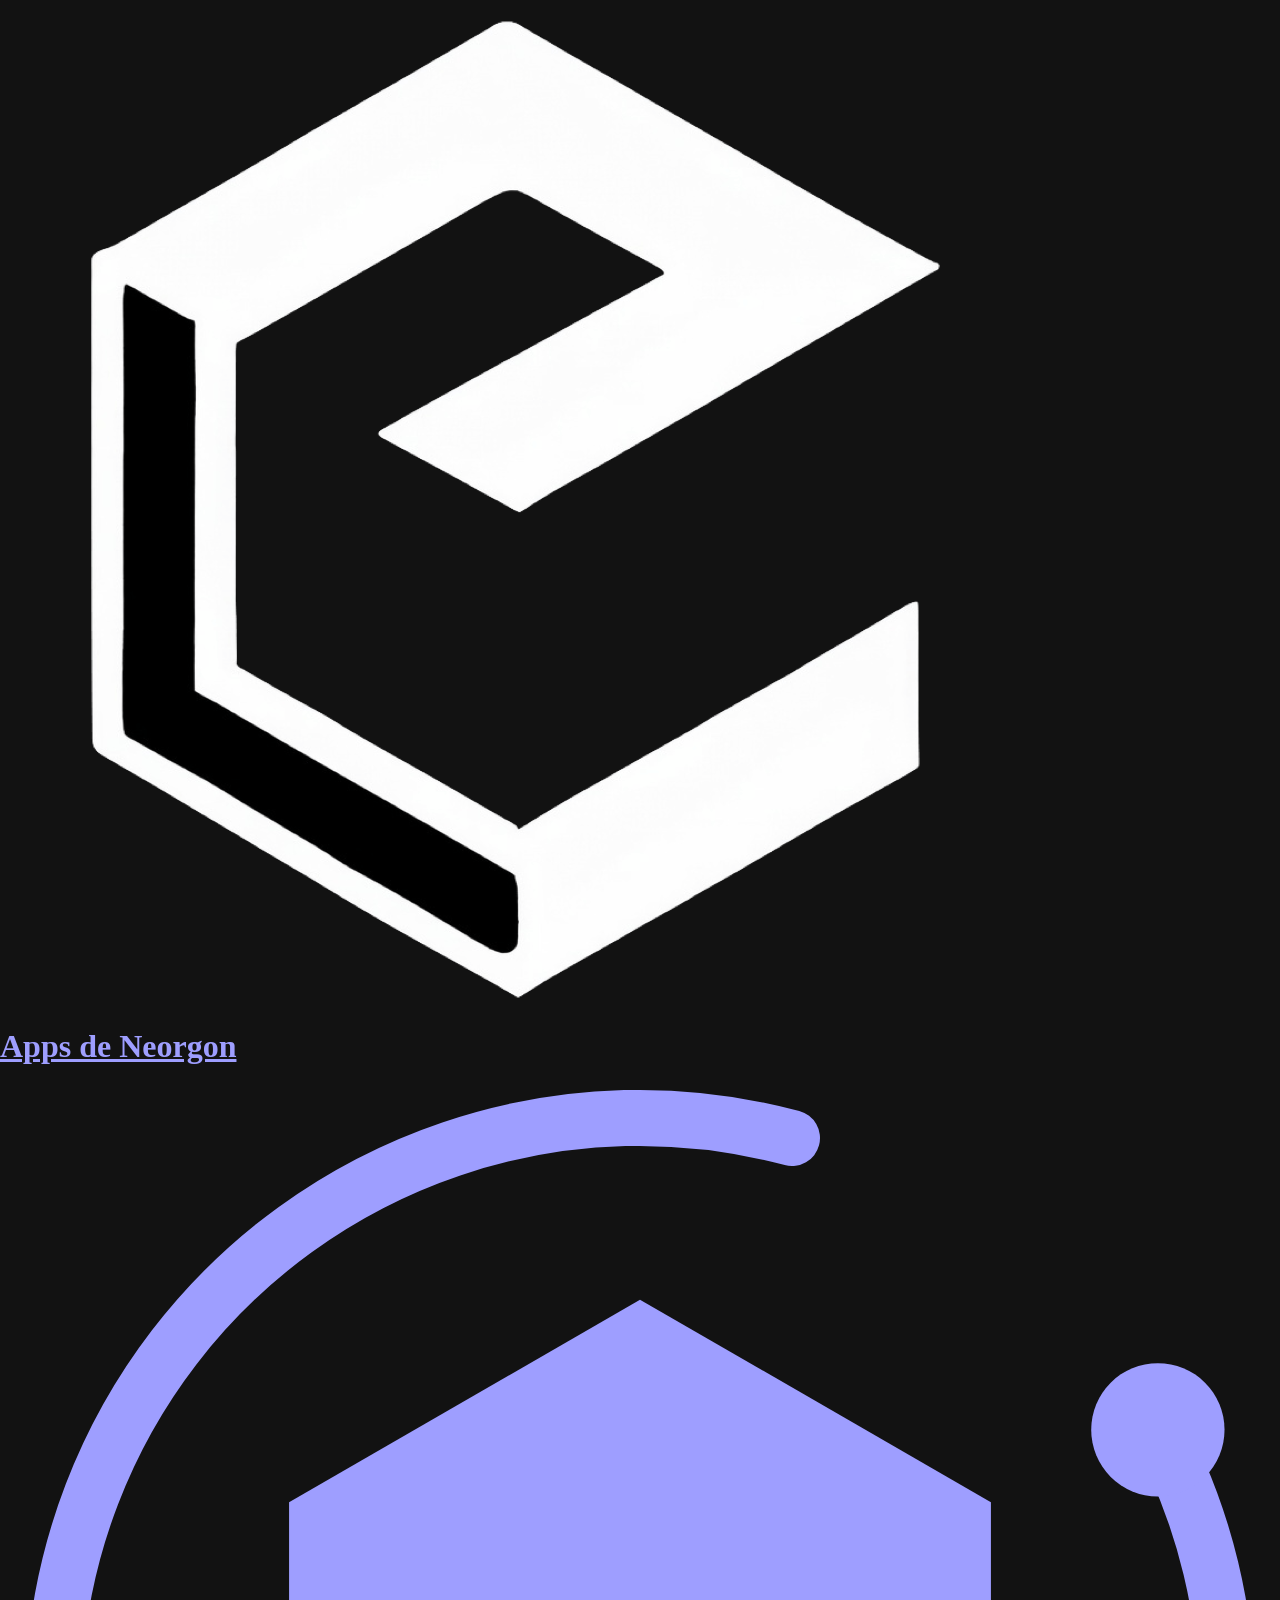
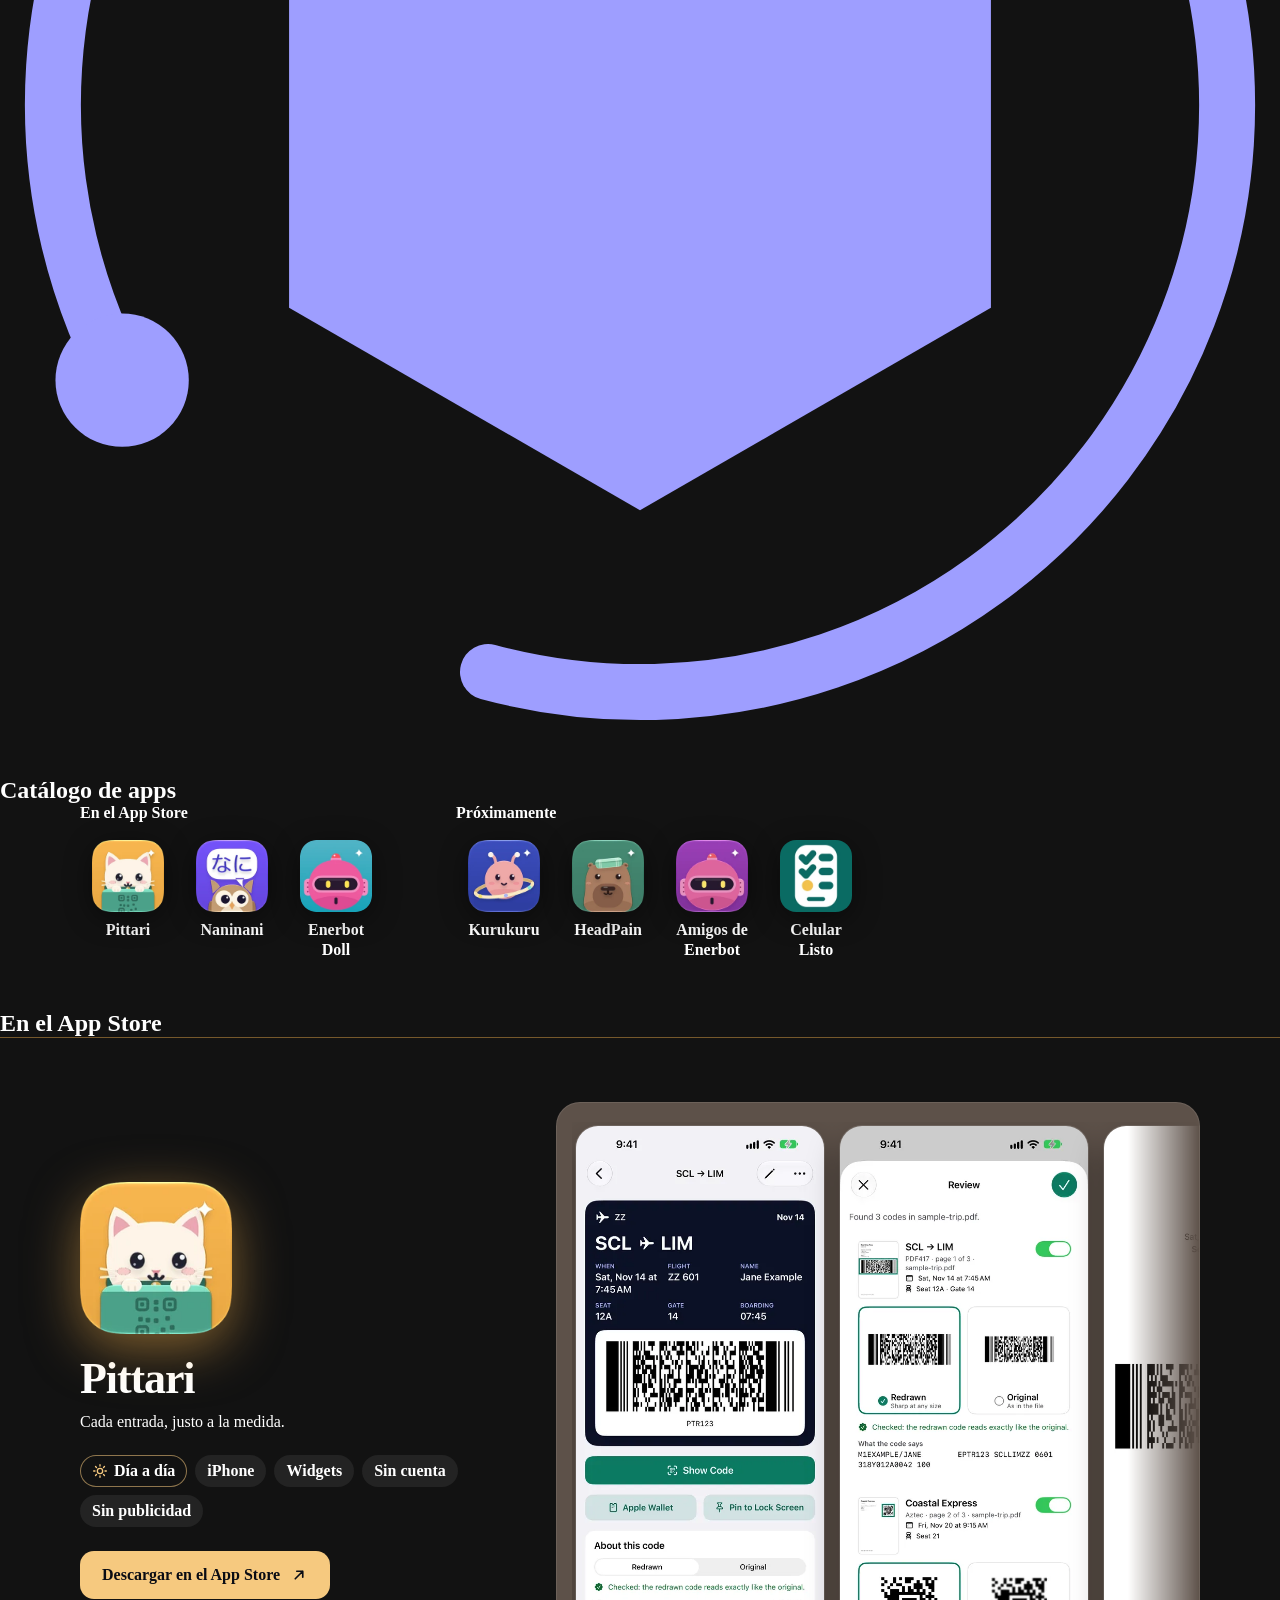
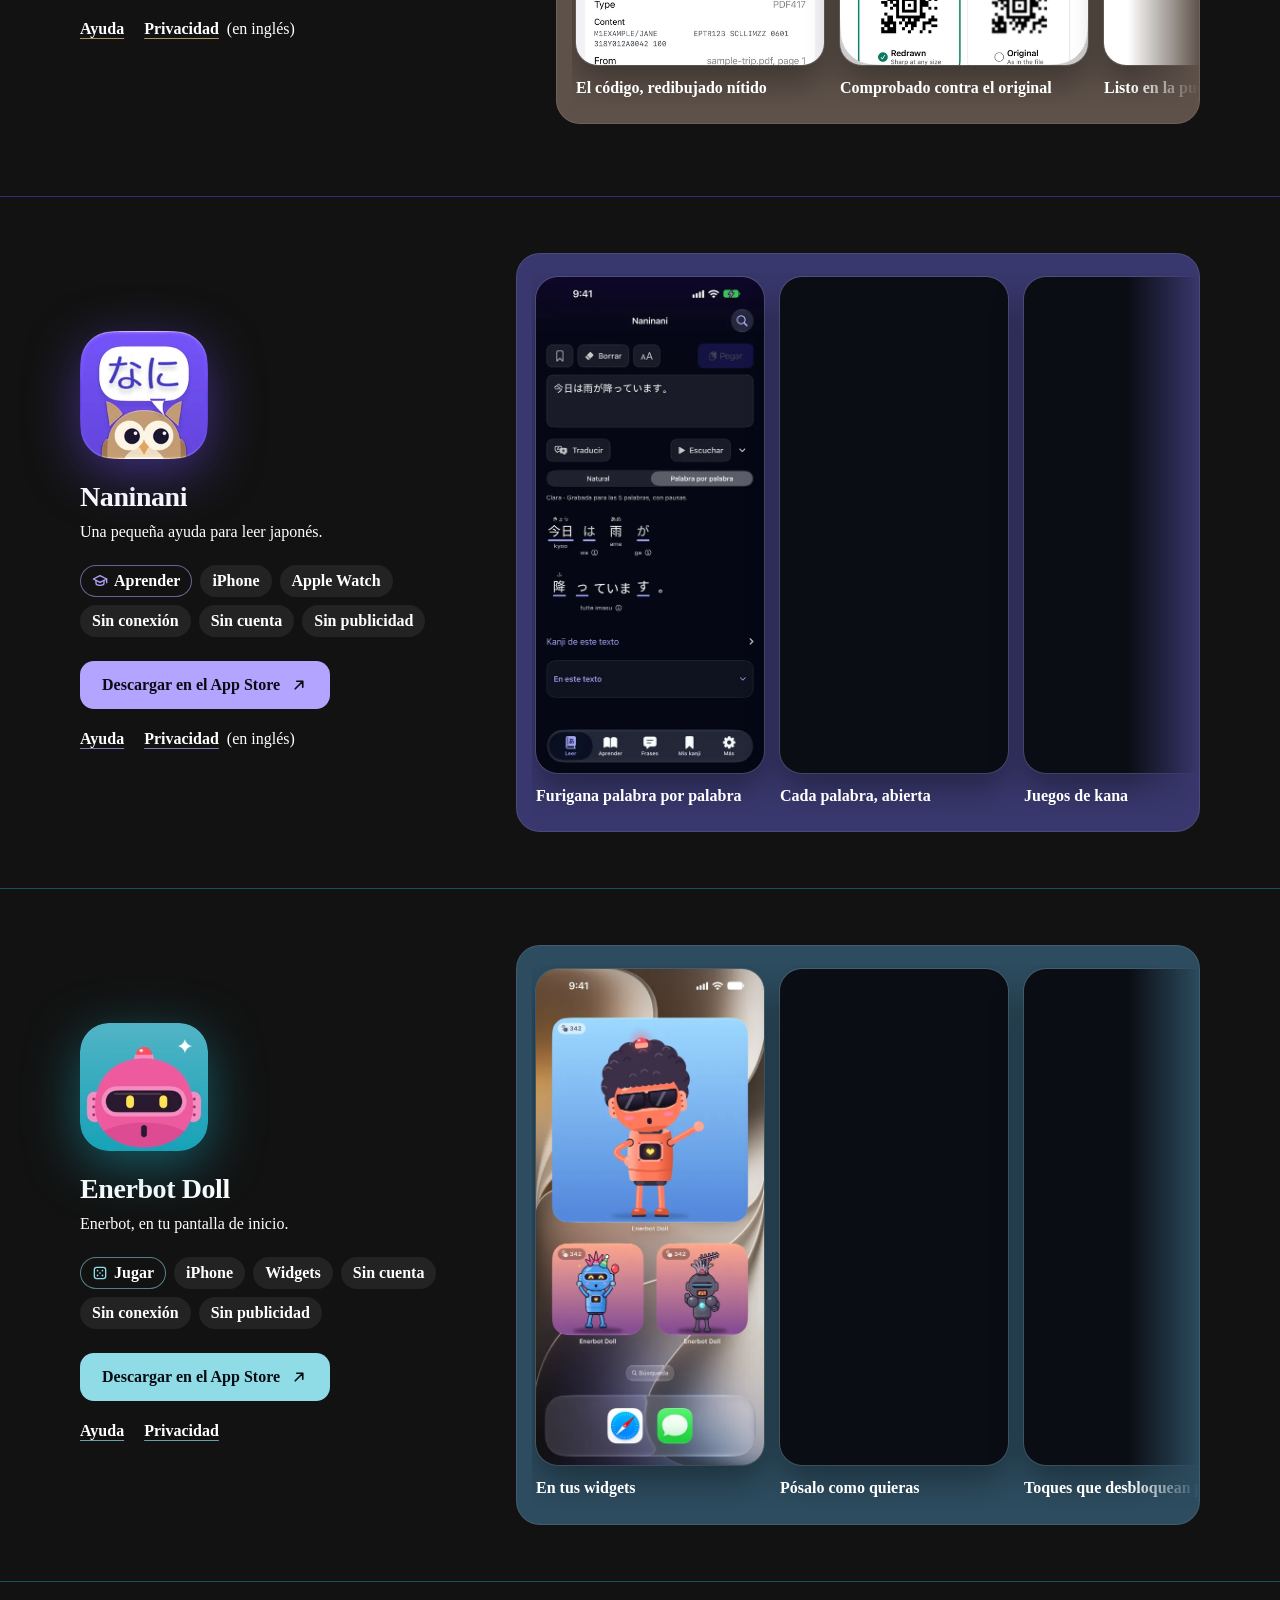
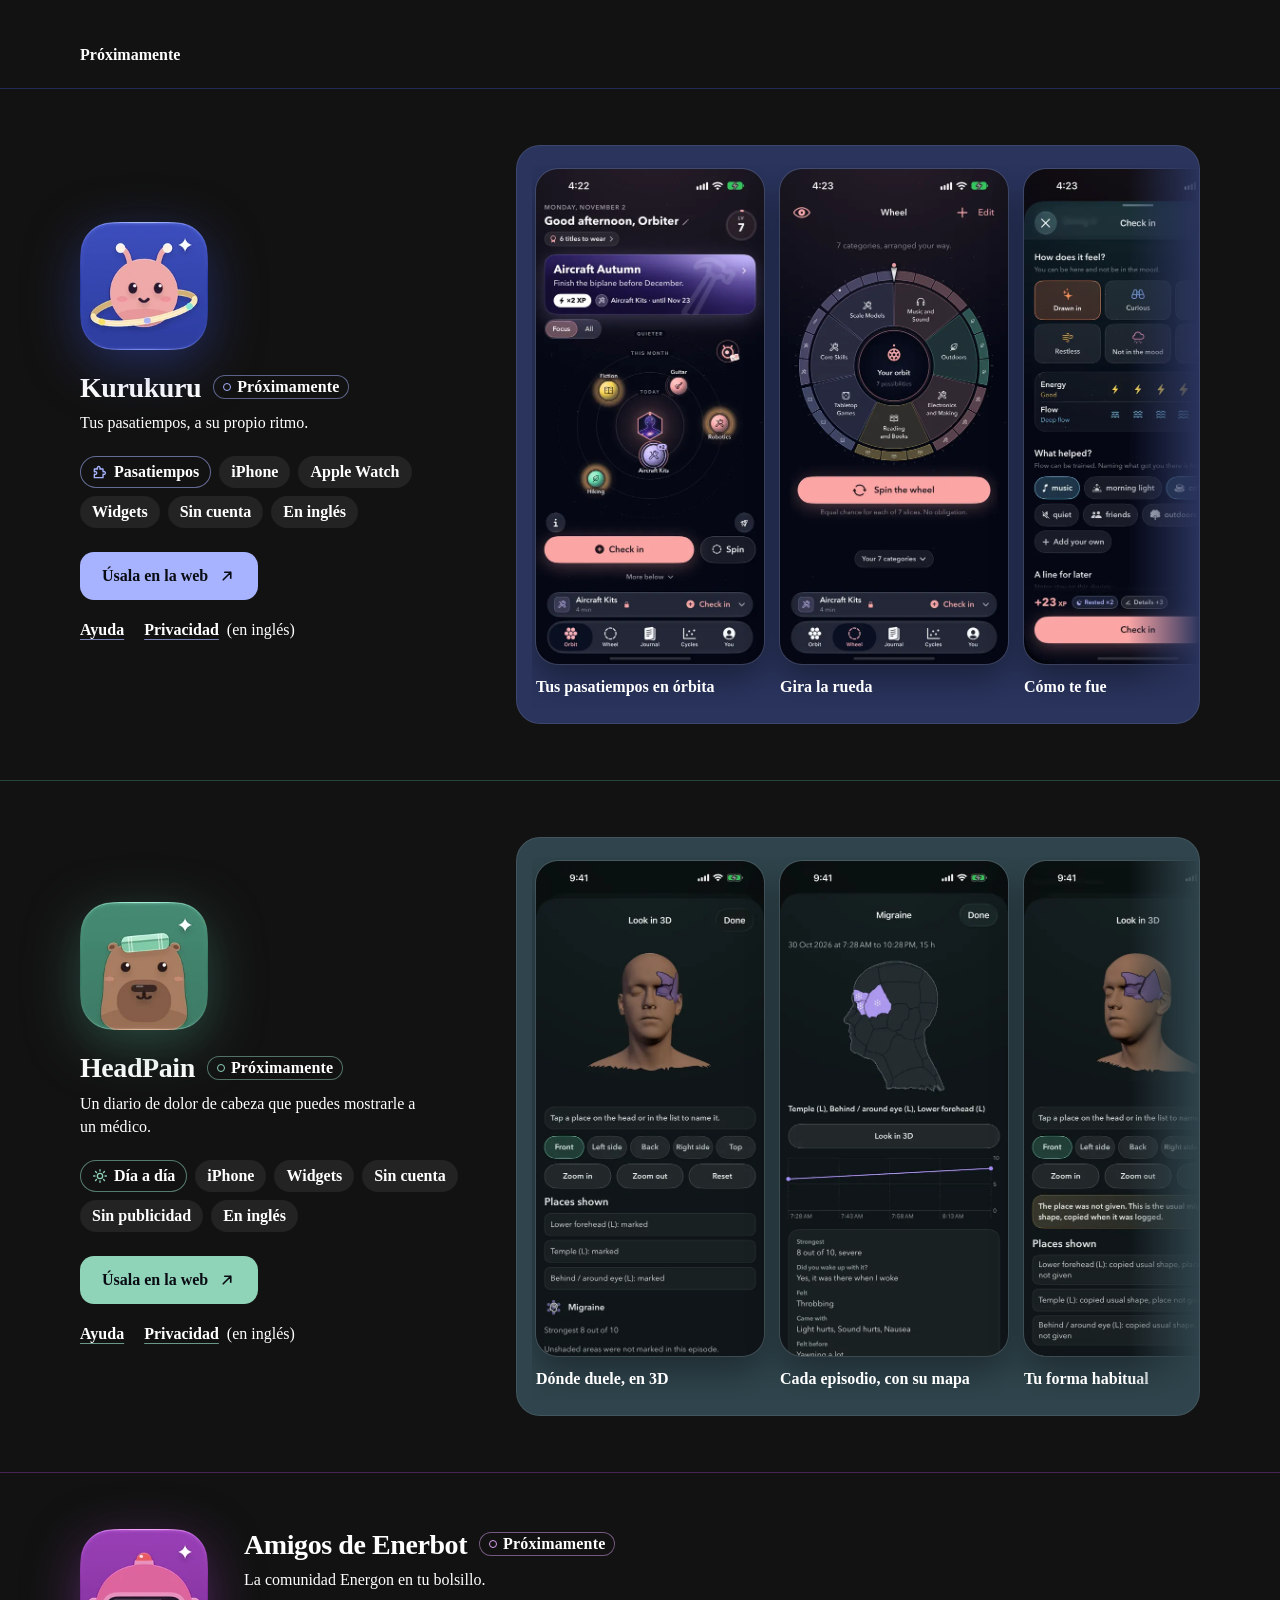
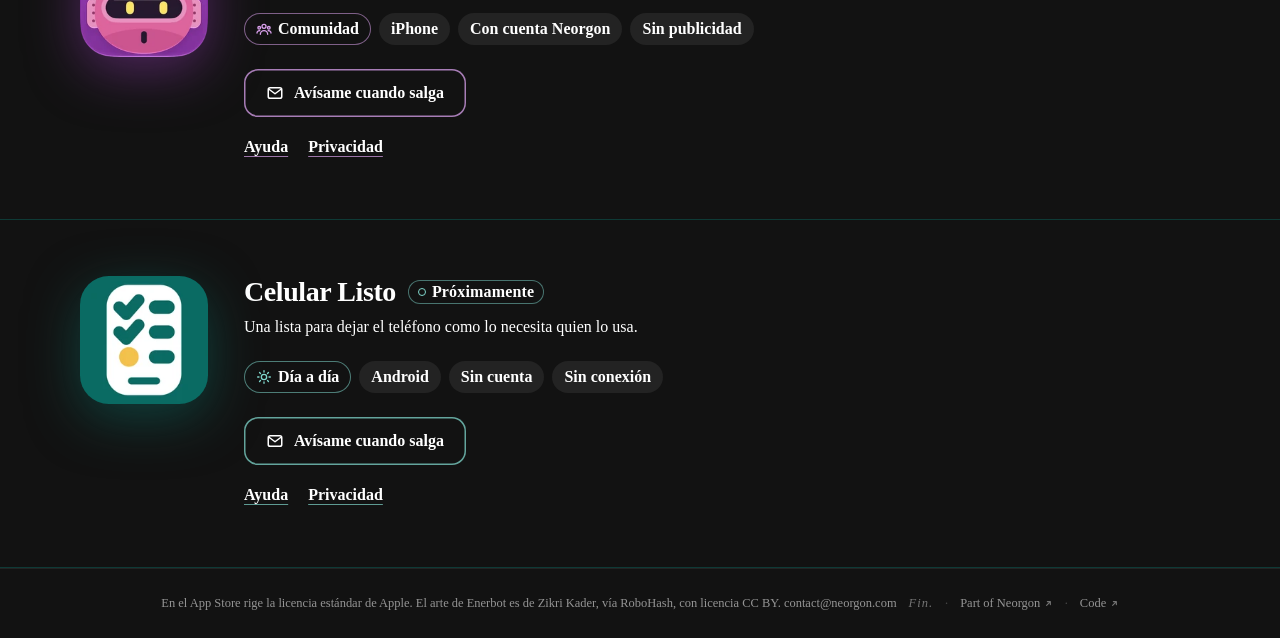
==== commit bbe7db4a: "feat(catalog): A shelf of the apps and one band per app, built from data/apps.json" ====
--- a/index.html
+++ b/index.html
@@ -16,16 +16,16 @@
   <meta name="apple-mobile-web-app-title" content="Neorgon Apps">
   <link rel="manifest" href="/site.webmanifest">
   <meta name="neo-mark" content="on">
-  <title>Neorgon Apps | Hechas para iPhone</title>
-  <meta name="description" content="Las apps para iPhone de Neorgon, cada una con su ayuda y su política de privacidad">
-  <meta property="og:title" content="Neorgon Apps | Hechas para iPhone">
-  <meta property="og:description" content="Las apps para iPhone de Neorgon, cada una con su ayuda y su política de privacidad">
+  <title>Apps de Neorgon</title>
+  <meta name="description" content="Apps de Neorgon para iPhone y Android: los códigos de tus entradas, japonés, un robot para tus widgets y más, cada una con su ayuda y su privacidad">
+  <meta property="og:title" content="Apps de Neorgon">
+  <meta property="og:description" content="Apps de Neorgon para iPhone y Android: los códigos de tus entradas, japonés, un robot para tus widgets y más, cada una con su ayuda y su privacidad">
   <meta property="og:type" content="website">
   <meta property="og:url" content="https://apps.neorgon.com/">
   <meta property="og:site_name" content="Neorgon">
   <meta name="twitter:card" content="summary_large_image">
-  <meta name="twitter:title" content="Neorgon Apps | Hechas para iPhone">
-  <meta name="twitter:description" content="Las apps para iPhone de Neorgon, cada una con su ayuda y su política de privacidad">
+  <meta name="twitter:title" content="Apps de Neorgon">
+  <meta name="twitter:description" content="Apps de Neorgon para iPhone y Android: los códigos de tus entradas, japonés, un robot para tus widgets y más, cada una con su ayuda y su privacidad">
   <meta name="robots" content="index, follow">
   <link rel="canonical" href="https://apps.neorgon.com/">
   <meta property="og:locale" content="es_CL">
@@ -38,6 +38,7 @@
   <!-- Fleet design tokens: canonical, do not redeclare locally (docs/references/new-project-context.md, Design) -->
   <link rel="stylesheet" href="https://cdn.neorgon.org/v1.0.0/styles/base.css">
   <link rel="stylesheet" href="css/style.css">
+  <link rel="stylesheet" href="css/apps.css">
   <link rel="stylesheet" href="css/catalog.css">
   <!-- Neorgon Header Kit. Keep after style.css. -->
   <script>(function(){var m=location.search.match(/[?&]theme=([\w-]+)/)||document.cookie.match(/(?:^|;\s*)neo_theme=([\w-]+)/);if(m&&m[1]!=='default')document.documentElement.dataset.theme=decodeURIComponent(m[1]);})();</script>
@@ -56,35 +57,130 @@
   <meta name="beacon-site" content="apps-site">
   <link rel="stylesheet" href="css/neorgon-beacon.css">
   <script defer src="js/neorgon-beacon.js"></script>
+  <!-- Written by tools/build-catalog.py from data/apps.json: edit the data, not the block. -->
+  <!-- catalog-jsonld -->
   <script type="application/ld+json">
   {
     "@context": "https://schema.org",
     "@type": "CollectionPage",
-    "name": "Neorgon Apps",
-    "description": "Las apps para iPhone de Neorgon, cada una con su ayuda y su política de privacidad.",
+    "name": "Apps de Neorgon",
     "url": "https://apps.neorgon.com/",
     "inLanguage": "es",
-    "publisher": { "@type": "Organization", "name": "Neorgon", "url": "https://neorgon.com/" },
+    "publisher": {
+      "@type": "Organization",
+      "name": "Neorgon",
+      "url": "https://neorgon.com/"
+    },
     "mainEntity": {
       "@type": "ItemList",
       "itemListElement": [
-        { "@type": "ListItem", "position": 1, "item": { "@type": "MobileApplication", "name": "Naninani", "operatingSystem": "iOS 17", "applicationCategory": "EducationalApplication", "url": "https://apps.apple.com/app/id6823867428" } },
-        { "@type": "ListItem", "position": 2, "item": { "@type": "MobileApplication", "name": "Amigos de Enerbot", "operatingSystem": "iOS 17", "applicationCategory": "LifestyleApplication", "url": "https://apps.neorgon.com/amigos/" } },
-        { "@type": "ListItem", "position": 3, "item": { "@type": "MobileApplication", "name": "Pittari", "operatingSystem": "iOS 18", "applicationCategory": "UtilitiesApplication", "url": "https://apps.apple.com/app/id6832228316" } },
-        { "@type": "ListItem", "position": 4, "item": { "@type": "MobileApplication", "name": "Kurukuru", "operatingSystem": "iOS 18", "applicationCategory": "LifestyleApplication", "url": "https://hobbyorbit.neorgon.com/" } },
-        { "@type": "ListItem", "position": 5, "item": { "@type": "MobileApplication", "name": "HeadPain", "operatingSystem": "iOS 18", "applicationCategory": "HealthApplication", "url": "https://apps.neorgon.com/headpain/" } },
-        { "@type": "ListItem", "position": 6, "item": { "@type": "MobileApplication", "name": "Enerbot Doll", "operatingSystem": "iOS 18", "applicationCategory": "EntertainmentApplication", "url": "https://apps.apple.com/app/id6832789744" } }
+        {
+          "@type": "ListItem",
+          "position": 1,
+          "item": {
+            "@type": "MobileApplication",
+            "name": "Pittari",
+            "description": "Cada entrada, justo a la medida.",
+            "operatingSystem": "iOS 18",
+            "applicationCategory": "UtilitiesApplication",
+            "url": "https://apps.neorgon.com/pittari/",
+            "image": "https://apps.neorgon.com/assets/icons/pittari.png",
+            "installUrl": "https://apps.apple.com/app/id6832228316"
+          }
+        },
+        {
+          "@type": "ListItem",
+          "position": 2,
+          "item": {
+            "@type": "MobileApplication",
+            "name": "Naninani",
+            "description": "Una pequeña ayuda para leer japonés.",
+            "operatingSystem": "iOS 17",
+            "applicationCategory": "EducationalApplication",
+            "url": "https://yomu.neorgon.com/naninani/",
+            "image": "https://apps.neorgon.com/assets/icons/naninani.png",
+            "installUrl": "https://apps.apple.com/app/id6823867428"
+          }
+        },
+        {
+          "@type": "ListItem",
+          "position": 3,
+          "item": {
+            "@type": "MobileApplication",
+            "name": "Enerbot Doll",
+            "description": "Enerbot, en tu pantalla de inicio.",
+            "operatingSystem": "iOS 18",
+            "applicationCategory": "EntertainmentApplication",
+            "url": "https://apps.neorgon.com/enerbot-doll/",
+            "image": "https://apps.neorgon.com/assets/icons/enerbot-doll.png",
+            "installUrl": "https://apps.apple.com/app/id6832789744"
+          }
+        },
+        {
+          "@type": "ListItem",
+          "position": 4,
+          "item": {
+            "@type": "MobileApplication",
+            "name": "Kurukuru",
+            "description": "Tus pasatiempos, a su propio ritmo.",
+            "operatingSystem": "iOS 18",
+            "applicationCategory": "LifestyleApplication",
+            "url": "https://hobbyorbit.neorgon.com/kurukuru/",
+            "image": "https://apps.neorgon.com/assets/icons/kurukuru.png"
+          }
+        },
+        {
+          "@type": "ListItem",
+          "position": 5,
+          "item": {
+            "@type": "MobileApplication",
+            "name": "HeadPain",
+            "description": "Un diario de dolor de cabeza que puedes mostrarle a un médico.",
+            "operatingSystem": "iOS 18",
+            "applicationCategory": "HealthApplication",
+            "url": "https://apps.neorgon.com/headpain/",
+            "image": "https://apps.neorgon.com/assets/icons/headpain.png"
+          }
+        },
+        {
+          "@type": "ListItem",
+          "position": 6,
+          "item": {
+            "@type": "MobileApplication",
+            "name": "Amigos de Enerbot",
+            "description": "La comunidad Energon en tu bolsillo.",
+            "operatingSystem": "iOS 17",
+            "applicationCategory": "LifestyleApplication",
+            "url": "https://apps.neorgon.com/amigos/",
+            "image": "https://apps.neorgon.com/assets/icons/amigos.png"
+          }
+        },
+        {
+          "@type": "ListItem",
+          "position": 7,
+          "item": {
+            "@type": "MobileApplication",
+            "name": "Celular Listo",
+            "description": "Una lista para dejar el teléfono como lo necesita quien lo usa.",
+            "operatingSystem": "Android 10",
+            "applicationCategory": "UtilitiesApplication",
+            "url": "https://apps.neorgon.com/celular-listo/",
+            "image": "https://apps.neorgon.com/assets/icons/celular-listo.png"
+          }
+        }
       ]
     }
   }
   </script>
+  <!-- /catalog-jsonld -->
 </head>
 <body>
 
   <a class="skip-link" href="#main">Ir al contenido</a>
 
-  <!-- Neorgon Header Kit contract. Modes: hub | content | app (see packages/neorgon-ui/header/README.md) -->
-  <header class="header-bar" data-header-mode="content">
+  <!-- Neorgon Header Kit contract. Modes: hub | content | app (see packages/neorgon-ui/header/README.md).
+       App mode with the neutral ink skin, so the app icons and their hues carry the colour. -->
+  <header class="header-bar" data-header-mode="app" data-header-skin="ink">
 
     <div class="header-logo">
       <!-- One link: mark + name go to THIS site's home. The hub icon in
@@ -92,8 +188,7 @@
       <a href="./" class="header-title-link">
         <img src="energon-classic-logo.png" class="header-logo-img" alt="">
         <div class="header-title-wrap">
-          <h1>Neorgon Apps</h1>
-          <div class="header-subtitle">Apps para iPhone, con su ayuda y su privacidad</div>
+          <h1>Apps de Neorgon</h1>
         </div>
       </a>
     </div>
@@ -114,201 +209,164 @@
 
   </header>
 
-  <main id="main" tabindex="-1">
-    <div class="catalog">
-
-      <section class="intro" aria-labelledby="intro-title">
-        <h2 class="sr-only" id="intro-title">Catálogo de apps</h2>
-        <nav class="jump" aria-label="Apps">
-          <a href="#naninani"><img src="assets/icons/naninani.webp" alt="" width="28" height="28">Naninani</a>
-          <a href="#amigos"><img src="assets/icons/amigos.webp" alt="" width="28" height="28">Amigos de Enerbot</a>
-          <a href="#pittari"><img src="assets/icons/pittari.webp" alt="" width="28" height="28">Pittari</a>
-          <a href="#kurukuru"><img src="assets/icons/kurukuru.webp" alt="" width="28" height="28">Kurukuru</a>
-          <a href="#headpain"><img src="assets/icons/headpain.webp" alt="" width="28" height="28">HeadPain</a>
-          <a href="#enerbot-doll"><img src="assets/icons/enerbot-doll.webp" alt="" width="28" height="28">Enerbot Doll</a>
-        </nav>
-      </section>
-
-      <article class="app app--naninani" id="naninani" aria-labelledby="naninani-name">
-        <div class="app__info">
-          <div class="app__head">
-            <img class="app__icon" src="assets/icons/naninani.webp" alt="" width="88" height="88">
-            <div>
-              <h2 class="app__name" id="naninani-name">Naninani</h2>
-              <p class="app__tagline">Lector de japonés</p>
-            </div>
-          </div>
-          <p class="app__desc">Lee japonés palabra por palabra: furigana, lecturas y significados, juegos de kana, kanji con su orden de trazos y frases grabadas. Funciona sin conexión, sin cuentas y sin publicidad.</p>
-          <ul class="app__links">
-            <li><a class="btn btn--primary" href="https://apps.apple.com/app/id6823867428" rel="noreferrer">Ver en el App Store</a></li>
-            <li><a class="btn btn--secondary" href="https://yomu.neorgon.com/naninani/" rel="noreferrer">Ayuda</a></li>
-            <li><a class="btn btn--secondary" href="https://yomu.neorgon.com/naninani/privacy/" rel="noreferrer">Privacidad</a></li>
-          </ul>
-          <dl class="app__facts">
-            <div><dt>Requiere</dt><dd>iPhone con iOS 17 o posterior; también Apple Watch</dd></div>
-            <div><dt>Idiomas</dt><dd>Inglés y español</dd></div>
-            <div><dt>Ayuda y privacidad</dt><dd>En su sitio, <a href="https://yomu.neorgon.com/" rel="noreferrer">yomu.neorgon.com</a>, en inglés</dd></div>
-          </dl>
-        </div>
-        <figure class="shots">
-          <div class="shots__strip" role="region" aria-label="Capturas de Naninani" tabindex="0">
-            <img src="assets/shots/naninani/01-leer.webp" alt="Leer: una oración con furigana y la lectura de cada palabra" width="480" height="1043" loading="lazy" decoding="async">
-            <img src="assets/shots/naninani/02-palabra.webp" alt="Una palabra abierta: significado, kanji, sonidos y ejemplos" width="480" height="1043" loading="lazy" decoding="async">
-            <img src="assets/shots/naninani/03-kana.webp" alt="Juegos de kana: elegir la lectura de un hiragana" width="480" height="1043" loading="lazy" decoding="async">
-            <img src="assets/shots/naninani/04-tarjetas.webp" alt="Tarjetas de kanji del JLPT N5" width="480" height="1043" loading="lazy" decoding="async">
-            <img src="assets/shots/naninani/05-kanji.webp" alt="Un kanji con sus lecturas y su orden de trazos" width="480" height="1043" loading="lazy" decoding="async">
-          </div>
-        </figure>
-      </article>
-
-      <article class="app app--amigos" id="amigos" aria-labelledby="amigos-name">
-        <div class="app__info">
-          <div class="app__head">
-            <img class="app__icon" src="assets/icons/amigos.webp" alt="" width="88" height="88">
-            <div>
-              <h2 class="app__name" id="amigos-name">Amigos de Enerbot</h2>
-              <p class="app__tagline">La comunidad Energon</p>
-            </div>
-          </div>
-          <p class="app__desc">La app de los miembros de la comunidad Energon: un pase que cambia cada 30 segundos, las juntas con su mapa, los beneficios y los Energones que se ganan con un ++.</p>
-          <p class="app__state"><span class="status status--soon">Próximamente</span></p>
-          <ul class="app__links">
-            <li><a class="btn btn--secondary" href="amigos/">Ayuda</a></li>
-            <li><a class="btn btn--secondary" href="amigos/privacy/">Privacidad</a></li>
-          </ul>
-          <dl class="app__facts">
-            <div><dt>Requiere</dt><dd>iPhone con iOS 17 o posterior y una cuenta Neorgon</dd></div>
-            <div><dt>Idioma</dt><dd>Español</dd></div>
-            <div><dt>Contacto</dt><dd><a href="mailto:contact@neorgon.com?subject=Amigos%20de%20Enerbot">contact@neorgon.com</a></dd></div>
-          </dl>
-        </div>
-      </article>
-
-      <article class="app app--pittari" id="pittari" aria-labelledby="pittari-name">
-        <div class="app__info">
-          <div class="app__head">
-            <img class="app__icon" src="assets/icons/pittari.webp" alt="" width="88" height="88">
-            <div>
-              <h2 class="app__name" id="pittari-name">Pittari</h2>
-              <p class="app__tagline">Códigos de entradas</p>
-            </div>
-          </div>
-          <p class="app__desc">Encuentra el código de tus entradas en un PDF o una captura, lo redibuja nítido y comprueba que diga lo mismo. Lo muestra a pantalla completa o lo agrega a Apple Wallet.</p>
-          <ul class="app__links">
-            <li><a class="btn btn--primary" href="https://apps.apple.com/app/id6832228316" rel="noreferrer">Ver en el App Store</a></li>
-            <li><a class="btn btn--secondary" href="pittari/">Ayuda</a></li>
-            <li><a class="btn btn--secondary" href="pittari/privacy/">Privacidad</a></li>
-          </ul>
-          <dl class="app__facts">
-            <div><dt>Requiere</dt><dd>iPhone con iOS 18 o posterior</dd></div>
-            <div><dt>Idiomas</dt><dd>Inglés y español</dd></div>
-            <div><dt>Ayuda y privacidad</dt><dd>En inglés, como su ficha principal</dd></div>
-          </dl>
-        </div>
-        <figure class="shots">
-          <div class="shots__strip" role="region" aria-label="Capturas de Pittari" tabindex="0">
-            <img src="assets/shots/pittari/01-pass.webp" alt="Una tarjeta de embarque de Santiago a Lima con su código redibujado" width="480" height="1043" loading="lazy" decoding="async">
-            <img src="assets/shots/pittari/02-review.webp" alt="La revisión de un PDF con tres códigos, redibujados junto al original" width="480" height="1043" loading="lazy" decoding="async">
-            <img src="assets/shots/pittari/03-fullscreen.webp" alt="Un código a pantalla completa con el brillo al máximo" width="480" height="1043" loading="lazy" decoding="async">
-            <img src="assets/shots/pittari/04-widgets.webp" alt="La Live Activity y los widgets del próximo pase" width="480" height="1043" loading="lazy" decoding="async">
-            <img src="assets/shots/pittari/05-kept.webp" alt="Pases guardados para Apple Wallet: 4 de 50 lugares usados" width="480" height="1043" loading="lazy" decoding="async">
-          </div>
-        </figure>
-      </article>
-
-      <article class="app app--kurukuru" id="kurukuru" aria-labelledby="kurukuru-name">
-        <div class="app__info">
-          <div class="app__head">
-            <img class="app__icon" src="assets/icons/kurukuru.webp" alt="" width="88" height="88">
-            <div>
-              <h2 class="app__name" id="kurukuru-name">Kurukuru</h2>
-              <p class="app__tagline">Pasatiempos en órbita</p>
-            </div>
-          </div>
-          <p class="app__desc">Gira la rueda cuando no sabes qué hacer, aprende algo nuevo paso a paso y mira aparecer tus propios ritmos. Sin rachas, sin cuenta y nada vence.</p>
-          <p class="app__state"><span class="status status--soon">Próximamente</span></p>
-          <ul class="app__links">
-            <li><a class="btn btn--secondary" href="https://hobbyorbit.neorgon.com/kurukuru/" rel="noreferrer">Ayuda</a></li>
-            <li><a class="btn btn--secondary" href="https://hobbyorbit.neorgon.com/kurukuru/privacy/" rel="noreferrer">Privacidad</a></li>
-            <li><a class="btn btn--secondary" href="https://hobbyorbit.neorgon.com/" rel="noreferrer">Hobby Orbit en la web</a></li>
-          </ul>
-          <dl class="app__facts">
-            <div><dt>Requiere</dt><dd>iPhone con iOS 18 o posterior; también Apple Watch</dd></div>
-            <div><dt>Idioma</dt><dd>Inglés, y su ayuda y privacidad también</dd></div>
-          </dl>
-        </div>
-        <figure class="shots">
-          <div class="shots__strip" role="region" aria-label="Capturas de Kurukuru" tabindex="0">
-            <img src="assets/shots/kurukuru/01-orbit.webp" alt="Orbit: los pasatiempos girando alrededor del que está en foco" width="480" height="1043" loading="lazy" decoding="async">
-            <img src="assets/shots/kurukuru/02-wheel.webp" alt="La rueda de siete categorías, lista para girar" width="480" height="1043" loading="lazy" decoding="async">
-            <img src="assets/shots/kurukuru/03-checkin.webp" alt="Un check-in: cómo te sentiste, tu energía y qué ayudó" width="480" height="1043" loading="lazy" decoding="async">
-            <img src="assets/shots/kurukuru/04-cycles.webp" alt="Ciclos: a qué hora del día vuelves a cada pasatiempo" width="480" height="1043" loading="lazy" decoding="async">
-            <img src="assets/shots/kurukuru/05-journal.webp" alt="El diario con los check-ins de cada día" width="480" height="1043" loading="lazy" decoding="async">
-          </div>
-        </figure>
-      </article>
-
-      <article class="app app--headpain" id="headpain" aria-labelledby="headpain-name">
-        <div class="app__info">
-          <div class="app__head">
-            <img class="app__icon" src="assets/icons/headpain.webp" alt="" width="88" height="88">
-            <div>
-              <h2 class="app__name" id="headpain-name">HeadPain</h2>
-              <p class="app__tagline">Diario de dolor de cabeza</p>
-            </div>
-          </div>
-          <p class="app__desc">Registra un dolor de cabeza en un toque, marca dónde duele en una cabeza 3D y lleva al médico un informe claro. Es un diario, no un diagnóstico.</p>
-          <p class="app__state"><span class="status status--soon">Próximamente</span></p>
-          <ul class="app__links">
-            <li><a class="btn btn--secondary" href="headpain/">Ayuda</a></li>
-            <li><a class="btn btn--secondary" href="headpain/privacy/">Privacidad</a></li>
-            <li><a class="btn btn--secondary" href="https://headpain.neorgon.com/" rel="noreferrer">HeadPain en la web</a></li>
-          </ul>
-          <dl class="app__facts">
-            <div><dt>Requiere</dt><dd>iPhone con iOS 18 o posterior</dd></div>
-            <div><dt>Idioma</dt><dd>Inglés, y su ayuda y privacidad también</dd></div>
-          </dl>
-        </div>
-        <figure class="shots">
-          <div class="shots__strip" role="region" aria-label="Capturas de HeadPain" tabindex="0">
-            <img src="assets/shots/headpain/01-3d.webp" alt="Look in 3D: la cabeza de frente con los lugares que dolieron" width="480" height="1043" loading="lazy" decoding="async">
-            <img src="assets/shots/headpain/02-episode.webp" alt="Un episodio de migraña con su mapa y cómo cambió la intensidad" width="480" height="1043" loading="lazy" decoding="async">
-            <img src="assets/shots/headpain/03-usual.webp" alt="Look in 3D con la forma habitual de una migraña" width="480" height="1043" loading="lazy" decoding="async">
-          </div>
-        </figure>
-      </article>
-
-      <article class="app app--enerbot-doll" id="enerbot-doll" aria-labelledby="enerbot-doll-name">
-        <div class="app__info">
-          <div class="app__head">
-            <img class="app__icon" src="assets/icons/enerbot-doll.webp" alt="" width="88" height="88">
-            <div>
-              <h2 class="app__name" id="enerbot-doll-name">Enerbot Doll</h2>
-              <p class="app__tagline">Tu robot posable en widgets</p>
-            </div>
-          </div>
-          <p class="app__desc">Enerbot, el robot rosado, vive en tu pantalla de inicio: pósalo, vístelo y déjalo en un widget que reacciona cuando lo tocas. Tus toques y tus días con él desbloquean pelucas, lentes y sombreros. Sin cuenta, sin internet y sin publicidad.</p>
-          <ul class="app__links">
-            <li><a class="btn btn--primary" href="https://apps.apple.com/app/id6832789744" rel="noreferrer">Ver en el App Store</a></li>
-            <li><a class="btn btn--secondary" href="enerbot-doll/">Ayuda</a></li>
-            <li><a class="btn btn--secondary" href="enerbot-doll/privacy/">Privacidad</a></li>
-          </ul>
-          <dl class="app__facts">
-            <div><dt>Requiere</dt><dd>iPhone con iOS 18 o posterior</dd></div>
-            <div><dt>Idioma</dt><dd>Español, y su ayuda y privacidad también</dd></div>
-          </dl>
-        </div>
-        <figure class="shots">
-          <div class="shots__strip" role="region" aria-label="Capturas de Enerbot Doll" tabindex="0">
-            <img src="assets/shots/enerbot-doll/01-widgets.webp" alt="Tres widgets en la pantalla de inicio: Enerbot con afro y lentes en el grande y otros dos muñecos en los pequeños, cada uno con 342 toques" width="480" height="1043" loading="lazy" decoding="async">
-            <img src="assets/shots/enerbot-doll/02-posar.webp" alt="Posar: Enerbot saluda en el editor, con poses para elegir y los botones Ajuste fino, Espejo y Al azar" width="480" height="1043" loading="lazy" decoding="async">
-            <img src="assets/shots/enerbot-doll/03-coleccion.webp" alt="La Colección: 342 toques, 15 de 19 piezas desbloqueadas y lo que viene, como un monóculo a 158 toques" width="480" height="1043" loading="lazy" decoding="async">
-            <img src="assets/shots/enerbot-doll/04-contorno.webp" alt="Estilo: un muñeco gris con antena de TV, los colores de su carcasa, la luz de sus ojos y el contorno" width="480" height="1043" loading="lazy" decoding="async">
-          </div>
-        </figure>
-      </article>
-
+  <main id="main" class="catalog" tabindex="-1">
+  <!-- Written by tools/build-catalog.py from data/apps.json: edit the data, not the block. -->
+  <!-- catalog -->
+  <nav class="shelf" aria-labelledby="catalog-title">
+    <h2 class="sr-only" id="catalog-title">Catálogo de apps</h2>
+    <div class="shelf__inner">
+      <div class="shelf__group shelf__group--available">
+        <p class="shelf__label" id="shelf-available">En el App Store</p>
+        <ul class="shelf__grid" aria-labelledby="shelf-available">
+          <li><a class="shelf__app" href="#pittari"><img src="assets/icons/pittari.webp" alt="" width="72" height="72"><span class="shelf__name">Pittari</span></a></li>
+          <li><a class="shelf__app" href="#naninani"><img src="assets/icons/naninani.webp" alt="" width="72" height="72"><span class="shelf__name">Naninani</span></a></li>
+          <li><a class="shelf__app" href="#enerbot-doll"><img src="assets/icons/enerbot-doll.webp" alt="" width="72" height="72"><span class="shelf__name">Enerbot Doll</span></a></li>
+        </ul>
+      </div>
+      <div class="shelf__group shelf__group--soon">
+        <p class="shelf__label" id="shelf-soon">Próximamente</p>
+        <ul class="shelf__grid" aria-labelledby="shelf-soon">
+          <li><a class="shelf__app" href="#kurukuru"><img src="assets/icons/kurukuru.webp" alt="" width="72" height="72"><span class="shelf__name">Kurukuru</span></a></li>
+          <li><a class="shelf__app" href="#headpain"><img src="assets/icons/headpain.webp" alt="" width="72" height="72"><span class="shelf__name">HeadPain</span></a></li>
+          <li><a class="shelf__app" href="#amigos"><img src="assets/icons/amigos.webp" alt="" width="72" height="72"><span class="shelf__name">Amigos de Enerbot</span></a></li>
+          <li><a class="shelf__app" href="#celular-listo"><img src="assets/icons/celular-listo.webp" alt="" width="72" height="72"><span class="shelf__name">Celular Listo</span></a></li>
+        </ul>
+      </div>
     </div>
+  </nav>
+  <section class="group group--available" aria-labelledby="group-available">
+    <h2 class="group__title sr-only" id="group-available">En el App Store</h2>
+    <article class="band band--featured" id="pittari" data-app="pittari" aria-labelledby="pittari-name">
+      <div class="band__inner">
+        <div class="band__info">
+          <img class="band__icon" src="assets/icons/pittari.webp" alt="" width="152" height="152">
+          <div class="band__title"><h3 class="band__name" id="pittari-name">Pittari</h3></div>
+          <p class="band__promise">Cada entrada, justo a la medida.</p>
+          <ul class="band__chips"><li><a class="chip chip--category" href="https://neorgon.com/life/"><svg class="chip__icon" aria-hidden="true" focusable="false" width="16" height="16" xmlns="http://www.w3.org/2000/svg" viewBox="0 0 24 24" fill="none" stroke="currentColor" stroke-width="2" stroke-linecap="round" stroke-linejoin="round"><circle cx="12" cy="12" r="4"/><path d="M12 2.5v2M12 19.5v2M2.5 12h2M19.5 12h2M5.3 5.3l1.4 1.4M17.3 17.3l1.4 1.4M5.3 18.7l1.4-1.4M17.3 6.7l1.4-1.4"/></svg><span>Día a día</span></a></li><li><span class="chip">iPhone</span></li><li><span class="chip">Widgets</span></li><li><span class="chip">Sin cuenta</span></li><li><span class="chip">Sin publicidad</span></li></ul>
+          <p class="band__action"><a class="cta" href="https://apps.apple.com/app/id6832228316" rel="noreferrer">Descargar en el App Store<svg class="cta__icon" viewBox="0 0 24 24" width="18" height="18" aria-hidden="true" focusable="false"><path d="M7 17 17 7M9 7h8v8" fill="none" stroke="currentColor" stroke-width="2.2" stroke-linecap="round" stroke-linejoin="round"/></svg></a></p>
+          <p class="band__meta"><a href="pittari/" hreflang="en" aria-describedby="pittari-lang">Ayuda</a><a href="pittari/privacy/" hreflang="en" aria-describedby="pittari-lang">Privacidad</a><span class="band__note" id="pittari-lang">(en inglés)</span></p>
+        </div>
+        <div class="stage" role="region" aria-label="Capturas de Pittari">
+          <ol class="stage__strip">
+            <li class="stage__frame"><figure><a class="stage__shot" href="assets/shots/pittari/01-pass.webp"><img src="assets/shots/pittari/01-pass.webp" alt="Una tarjeta de embarque de Santiago a Lima con su código redibujado" width="480" height="1043" decoding="async"></a><figcaption>El código, redibujado nítido</figcaption></figure></li>
+            <li class="stage__frame"><figure><a class="stage__shot" href="assets/shots/pittari/02-review.webp"><img src="assets/shots/pittari/02-review.webp" alt="La revisión de un PDF con tres códigos, redibujados junto al original" width="480" height="1043" decoding="async"></a><figcaption>Comprobado contra el original</figcaption></figure></li>
+            <li class="stage__frame"><figure><a class="stage__shot" href="assets/shots/pittari/03-fullscreen.webp"><img src="assets/shots/pittari/03-fullscreen.webp" alt="Un código a pantalla completa con el brillo al máximo" width="480" height="1043" decoding="async"></a><figcaption>Listo en la puerta</figcaption></figure></li>
+            <li class="stage__frame"><figure><a class="stage__shot" href="assets/shots/pittari/04-widgets.webp"><img src="assets/shots/pittari/04-widgets.webp" alt="La Live Activity y los widgets del próximo pase" width="480" height="1043" decoding="async"></a><figcaption>Widgets y Actividad en vivo</figcaption></figure></li>
+            <li class="stage__frame"><figure><a class="stage__shot" href="assets/shots/pittari/05-kept.webp"><img src="assets/shots/pittari/05-kept.webp" alt="Pases guardados para Apple Wallet: 4 de 50 lugares usados" width="480" height="1043" decoding="async"></a><figcaption>Guardados para Apple Wallet</figcaption></figure></li>
+          </ol>
+        </div>
+      </div>
+    </article>
+    <article class="band" id="naninani" data-app="naninani" aria-labelledby="naninani-name">
+      <div class="band__inner">
+        <div class="band__info">
+          <img class="band__icon" src="assets/icons/naninani.webp" alt="" width="128" height="128">
+          <div class="band__title"><h3 class="band__name" id="naninani-name">Naninani</h3></div>
+          <p class="band__promise">Una pequeña ayuda para leer japonés.</p>
+          <ul class="band__chips"><li><a class="chip chip--category" href="https://neorgon.com/learning/"><svg class="chip__icon" aria-hidden="true" focusable="false" width="16" height="16" xmlns="http://www.w3.org/2000/svg" viewBox="0 0 24 24" fill="none" stroke="currentColor" stroke-width="2" stroke-linecap="round" stroke-linejoin="round"><path d="M12 4 22 9l-10 5L2 9z"/><path d="M6 11v4.5c0 1.7 2.7 3 6 3s6-1.3 6-3V11"/><path d="M22 9v5.5"/></svg><span>Aprender</span></a></li><li><span class="chip">iPhone</span></li><li><span class="chip">Apple Watch</span></li><li><span class="chip">Sin conexión</span></li><li><span class="chip">Sin cuenta</span></li><li><span class="chip">Sin publicidad</span></li></ul>
+          <p class="band__action"><a class="cta" href="https://apps.apple.com/app/id6823867428" rel="noreferrer">Descargar en el App Store<svg class="cta__icon" viewBox="0 0 24 24" width="18" height="18" aria-hidden="true" focusable="false"><path d="M7 17 17 7M9 7h8v8" fill="none" stroke="currentColor" stroke-width="2.2" stroke-linecap="round" stroke-linejoin="round"/></svg></a></p>
+          <p class="band__meta"><a href="https://yomu.neorgon.com/naninani/" hreflang="en" aria-describedby="naninani-lang">Ayuda</a><a href="https://yomu.neorgon.com/naninani/privacy/" hreflang="en" aria-describedby="naninani-lang">Privacidad</a><span class="band__note" id="naninani-lang">(en inglés)</span></p>
+        </div>
+        <div class="stage" role="region" aria-label="Capturas de Naninani">
+          <ol class="stage__strip">
+            <li class="stage__frame"><figure><a class="stage__shot" href="assets/shots/naninani/01-leer.webp"><img src="assets/shots/naninani/01-leer.webp" alt="Leer: una oración con furigana y la lectura de cada palabra" width="480" height="1043" loading="lazy" decoding="async"></a><figcaption>Furigana palabra por palabra</figcaption></figure></li>
+            <li class="stage__frame"><figure><a class="stage__shot" href="assets/shots/naninani/02-palabra.webp"><img src="assets/shots/naninani/02-palabra.webp" alt="Una palabra abierta: significado, kanji, sonidos y ejemplos" width="480" height="1043" loading="lazy" decoding="async"></a><figcaption>Cada palabra, abierta</figcaption></figure></li>
+            <li class="stage__frame"><figure><a class="stage__shot" href="assets/shots/naninani/03-kana.webp"><img src="assets/shots/naninani/03-kana.webp" alt="Juegos de kana: elegir la lectura de un hiragana" width="480" height="1043" loading="lazy" decoding="async"></a><figcaption>Juegos de kana</figcaption></figure></li>
+            <li class="stage__frame"><figure><a class="stage__shot" href="assets/shots/naninani/04-tarjetas.webp"><img src="assets/shots/naninani/04-tarjetas.webp" alt="Tarjetas de kanji del JLPT N5" width="480" height="1043" loading="lazy" decoding="async"></a><figcaption>Tarjetas de kanji</figcaption></figure></li>
+            <li class="stage__frame"><figure><a class="stage__shot" href="assets/shots/naninani/05-kanji.webp"><img src="assets/shots/naninani/05-kanji.webp" alt="Un kanji con sus lecturas y su orden de trazos" width="480" height="1043" loading="lazy" decoding="async"></a><figcaption>El orden de los trazos</figcaption></figure></li>
+          </ol>
+        </div>
+      </div>
+    </article>
+    <article class="band" id="enerbot-doll" data-app="enerbot-doll" aria-labelledby="enerbot-doll-name">
+      <div class="band__inner">
+        <div class="band__info">
+          <img class="band__icon" src="assets/icons/enerbot-doll.webp" alt="" width="128" height="128">
+          <div class="band__title"><h3 class="band__name" id="enerbot-doll-name">Enerbot Doll</h3></div>
+          <p class="band__promise">Enerbot, en tu pantalla de inicio.</p>
+          <ul class="band__chips"><li><a class="chip chip--category" href="https://neorgon.com/play/"><svg class="chip__icon" aria-hidden="true" focusable="false" width="16" height="16" xmlns="http://www.w3.org/2000/svg" viewBox="0 0 24 24" fill="none" stroke="currentColor" stroke-width="2" stroke-linecap="round" stroke-linejoin="round"><rect x="3.5" y="3.5" width="17" height="17" rx="3.5"/><circle cx="8.3" cy="8.3" r="1.3" fill="currentColor" stroke="none"/><circle cx="15.7" cy="8.3" r="1.3" fill="currentColor" stroke="none"/><circle cx="12" cy="12" r="1.3" fill="currentColor" stroke="none"/><circle cx="8.3" cy="15.7" r="1.3" fill="currentColor" stroke="none"/><circle cx="15.7" cy="15.7" r="1.3" fill="currentColor" stroke="none"/></svg><span>Jugar</span></a></li><li><span class="chip">iPhone</span></li><li><span class="chip">Widgets</span></li><li><span class="chip">Sin cuenta</span></li><li><span class="chip">Sin conexión</span></li><li><span class="chip">Sin publicidad</span></li></ul>
+          <p class="band__action"><a class="cta" href="https://apps.apple.com/app/id6832789744" rel="noreferrer">Descargar en el App Store<svg class="cta__icon" viewBox="0 0 24 24" width="18" height="18" aria-hidden="true" focusable="false"><path d="M7 17 17 7M9 7h8v8" fill="none" stroke="currentColor" stroke-width="2.2" stroke-linecap="round" stroke-linejoin="round"/></svg></a></p>
+          <p class="band__meta"><a href="enerbot-doll/">Ayuda</a><a href="enerbot-doll/privacy/">Privacidad</a></p>
+        </div>
+        <div class="stage" role="region" aria-label="Capturas de Enerbot Doll">
+          <ol class="stage__strip">
+            <li class="stage__frame"><figure><a class="stage__shot" href="assets/shots/enerbot-doll/01-widgets.webp"><img src="assets/shots/enerbot-doll/01-widgets.webp" alt="Tres widgets en la pantalla de inicio: Enerbot con afro y lentes en el grande y otros dos muñecos en los pequeños, cada uno con 342 toques" width="480" height="1043" loading="lazy" decoding="async"></a><figcaption>En tus widgets</figcaption></figure></li>
+            <li class="stage__frame"><figure><a class="stage__shot" href="assets/shots/enerbot-doll/02-posar.webp"><img src="assets/shots/enerbot-doll/02-posar.webp" alt="Posar: Enerbot saluda en el editor, con poses para elegir y los botones Ajuste fino, Espejo y Al azar" width="480" height="1043" loading="lazy" decoding="async"></a><figcaption>Pósalo como quieras</figcaption></figure></li>
+            <li class="stage__frame"><figure><a class="stage__shot" href="assets/shots/enerbot-doll/03-coleccion.webp"><img src="assets/shots/enerbot-doll/03-coleccion.webp" alt="La Colección: 342 toques, 15 de 19 piezas desbloqueadas y lo que viene, como un monóculo a 158 toques" width="480" height="1043" loading="lazy" decoding="async"></a><figcaption>Toques que desbloquean piezas</figcaption></figure></li>
+            <li class="stage__frame"><figure><a class="stage__shot" href="assets/shots/enerbot-doll/04-contorno.webp"><img src="assets/shots/enerbot-doll/04-contorno.webp" alt="Estilo: un muñeco gris con antena de TV, los colores de su carcasa, la luz de sus ojos y el contorno" width="480" height="1043" loading="lazy" decoding="async"></a><figcaption>Vístelo a tu estilo</figcaption></figure></li>
+          </ol>
+        </div>
+      </div>
+    </article>
+  </section>
+  <section class="group group--soon" aria-labelledby="group-soon">
+    <h2 class="group__title" id="group-soon">Próximamente</h2>
+    <article class="band" id="kurukuru" data-app="kurukuru" aria-labelledby="kurukuru-name">
+      <div class="band__inner">
+        <div class="band__info">
+          <img class="band__icon" src="assets/icons/kurukuru.webp" alt="" width="128" height="128">
+          <div class="band__title"><h3 class="band__name" id="kurukuru-name">Kurukuru</h3><span class="pill" data-state="soon"><span class="pill__glyph" aria-hidden="true"></span>Próximamente</span></div>
+          <p class="band__promise">Tus pasatiempos, a su propio ritmo.</p>
+          <ul class="band__chips"><li><a class="chip chip--category" href="https://neorgon.com/hobbies/"><svg class="chip__icon" aria-hidden="true" focusable="false" width="16" height="16" xmlns="http://www.w3.org/2000/svg" viewBox="0 0 24 24" fill="none" stroke="currentColor" stroke-width="2" stroke-linecap="round" stroke-linejoin="round"><path d="M3.5 7.5h4.8a2.2 2.2 0 1 1 3.4 0h4.8v4.3a2.2 2.2 0 1 1 0 3.4v5.3h-13v-5.3a2.2 2.2 0 1 0 0-3.4z"/></svg><span>Pasatiempos</span></a></li><li><span class="chip">iPhone</span></li><li><span class="chip">Apple Watch</span></li><li><span class="chip">Widgets</span></li><li><span class="chip">Sin cuenta</span></li><li><span class="chip">En inglés</span></li></ul>
+          <p class="band__action"><a class="cta" href="https://hobbyorbit.neorgon.com/" rel="noreferrer">Úsala en la web<svg class="cta__icon" viewBox="0 0 24 24" width="18" height="18" aria-hidden="true" focusable="false"><path d="M7 17 17 7M9 7h8v8" fill="none" stroke="currentColor" stroke-width="2.2" stroke-linecap="round" stroke-linejoin="round"/></svg></a></p>
+          <p class="band__meta"><a href="https://hobbyorbit.neorgon.com/kurukuru/" hreflang="en" aria-describedby="kurukuru-lang">Ayuda</a><a href="https://hobbyorbit.neorgon.com/kurukuru/privacy/" hreflang="en" aria-describedby="kurukuru-lang">Privacidad</a><span class="band__note" id="kurukuru-lang">(en inglés)</span></p>
+        </div>
+        <div class="stage" role="region" aria-label="Capturas de Kurukuru">
+          <ol class="stage__strip">
+            <li class="stage__frame"><figure><a class="stage__shot" href="assets/shots/kurukuru/01-orbit.webp"><img src="assets/shots/kurukuru/01-orbit.webp" alt="Orbit: los pasatiempos girando alrededor del que está en foco" width="480" height="1043" loading="lazy" decoding="async"></a><figcaption>Tus pasatiempos en órbita</figcaption></figure></li>
+            <li class="stage__frame"><figure><a class="stage__shot" href="assets/shots/kurukuru/02-wheel.webp"><img src="assets/shots/kurukuru/02-wheel.webp" alt="La rueda de siete categorías, lista para girar" width="480" height="1043" loading="lazy" decoding="async"></a><figcaption>Gira la rueda</figcaption></figure></li>
+            <li class="stage__frame"><figure><a class="stage__shot" href="assets/shots/kurukuru/03-checkin.webp"><img src="assets/shots/kurukuru/03-checkin.webp" alt="Un check-in: cómo te sentiste, tu energía y qué ayudó" width="480" height="1043" loading="lazy" decoding="async"></a><figcaption>Cómo te fue</figcaption></figure></li>
+            <li class="stage__frame"><figure><a class="stage__shot" href="assets/shots/kurukuru/04-cycles.webp"><img src="assets/shots/kurukuru/04-cycles.webp" alt="Ciclos: a qué hora del día vuelves a cada pasatiempo" width="480" height="1043" loading="lazy" decoding="async"></a><figcaption>Tus ritmos</figcaption></figure></li>
+            <li class="stage__frame"><figure><a class="stage__shot" href="assets/shots/kurukuru/05-journal.webp"><img src="assets/shots/kurukuru/05-journal.webp" alt="El diario con los check-ins de cada día" width="480" height="1043" loading="lazy" decoding="async"></a><figcaption>Tu diario</figcaption></figure></li>
+          </ol>
+        </div>
+      </div>
+    </article>
+    <article class="band" id="headpain" data-app="headpain" aria-labelledby="headpain-name">
+      <div class="band__inner">
+        <div class="band__info">
+          <img class="band__icon" src="assets/icons/headpain.webp" alt="" width="128" height="128">
+          <div class="band__title"><h3 class="band__name" id="headpain-name">HeadPain</h3><span class="pill" data-state="soon"><span class="pill__glyph" aria-hidden="true"></span>Próximamente</span></div>
+          <p class="band__promise">Un diario de dolor de cabeza que puedes mostrarle a un médico.</p>
+          <ul class="band__chips"><li><a class="chip chip--category" href="https://neorgon.com/life/"><svg class="chip__icon" aria-hidden="true" focusable="false" width="16" height="16" xmlns="http://www.w3.org/2000/svg" viewBox="0 0 24 24" fill="none" stroke="currentColor" stroke-width="2" stroke-linecap="round" stroke-linejoin="round"><circle cx="12" cy="12" r="4"/><path d="M12 2.5v2M12 19.5v2M2.5 12h2M19.5 12h2M5.3 5.3l1.4 1.4M17.3 17.3l1.4 1.4M5.3 18.7l1.4-1.4M17.3 6.7l1.4-1.4"/></svg><span>Día a día</span></a></li><li><span class="chip">iPhone</span></li><li><span class="chip">Widgets</span></li><li><span class="chip">Sin cuenta</span></li><li><span class="chip">Sin publicidad</span></li><li><span class="chip">En inglés</span></li></ul>
+          <p class="band__action"><a class="cta" href="https://headpain.neorgon.com/" rel="noreferrer">Úsala en la web<svg class="cta__icon" viewBox="0 0 24 24" width="18" height="18" aria-hidden="true" focusable="false"><path d="M7 17 17 7M9 7h8v8" fill="none" stroke="currentColor" stroke-width="2.2" stroke-linecap="round" stroke-linejoin="round"/></svg></a></p>
+          <p class="band__meta"><a href="headpain/" hreflang="en" aria-describedby="headpain-lang">Ayuda</a><a href="headpain/privacy/" hreflang="en" aria-describedby="headpain-lang">Privacidad</a><span class="band__note" id="headpain-lang">(en inglés)</span></p>
+        </div>
+        <div class="stage" role="region" aria-label="Capturas de HeadPain">
+          <ol class="stage__strip">
+            <li class="stage__frame"><figure><a class="stage__shot" href="assets/shots/headpain/01-3d.webp"><img src="assets/shots/headpain/01-3d.webp" alt="Look in 3D: la cabeza de frente con los lugares que dolieron" width="480" height="1043" loading="lazy" decoding="async"></a><figcaption>Dónde duele, en 3D</figcaption></figure></li>
+            <li class="stage__frame"><figure><a class="stage__shot" href="assets/shots/headpain/02-episode.webp"><img src="assets/shots/headpain/02-episode.webp" alt="Un episodio de migraña con su mapa y cómo cambió la intensidad" width="480" height="1043" loading="lazy" decoding="async"></a><figcaption>Cada episodio, con su mapa</figcaption></figure></li>
+            <li class="stage__frame"><figure><a class="stage__shot" href="assets/shots/headpain/03-usual.webp"><img src="assets/shots/headpain/03-usual.webp" alt="Look in 3D con la forma habitual de una migraña" width="480" height="1043" loading="lazy" decoding="async"></a><figcaption>Tu forma habitual</figcaption></figure></li>
+          </ol>
+        </div>
+      </div>
+    </article>
+    <article class="band band--compact" id="amigos" data-app="amigos" aria-labelledby="amigos-name">
+      <div class="band__inner">
+        <div class="band__info">
+          <img class="band__icon" src="assets/icons/amigos.webp" alt="" width="128" height="128">
+          <div class="band__title"><h3 class="band__name" id="amigos-name">Amigos de Enerbot</h3><span class="pill" data-state="soon"><span class="pill__glyph" aria-hidden="true"></span>Próximamente</span></div>
+          <p class="band__promise">La comunidad Energon en tu bolsillo.</p>
+          <ul class="band__chips"><li><a class="chip chip--category" href="https://neorgon.com/crew/"><svg class="chip__icon" aria-hidden="true" focusable="false" width="16" height="16" xmlns="http://www.w3.org/2000/svg" viewBox="0 0 24 24" fill="none" stroke="currentColor" stroke-width="2" stroke-linecap="round" stroke-linejoin="round"><circle cx="12" cy="8" r="3"/><path d="M6.5 20a5.5 5.5 0 0 1 11 0"/><circle cx="4.8" cy="10.2" r="2"/><path d="M1.5 18a3.5 3.5 0 0 1 4.2-3.4"/><circle cx="19.2" cy="10.2" r="2"/><path d="M22.5 18a3.5 3.5 0 0 0-4.2-3.4"/></svg><span>Comunidad</span></a></li><li><span class="chip">iPhone</span></li><li><span class="chip">Con cuenta Neorgon</span></li><li><span class="chip">Sin publicidad</span></li></ul>
+          <p class="band__action"><a class="cta cta--quiet" href="mailto:contact@neorgon.com?subject=Avísame%20cuando%20salga%20Amigos%20de%20Enerbot"><svg class="cta__icon" viewBox="0 0 24 24" width="18" height="18" aria-hidden="true" focusable="false"><rect x="3" y="5" width="18" height="14" rx="2.5" fill="none" stroke="currentColor" stroke-width="2"/><path d="m4 7 8 6 8-6" fill="none" stroke="currentColor" stroke-width="2" stroke-linecap="round" stroke-linejoin="round"/></svg>Avísame cuando salga</a></p>
+          <p class="band__meta"><a href="amigos/">Ayuda</a><a href="amigos/privacy/">Privacidad</a></p>
+        </div>
+      </div>
+    </article>
+    <article class="band band--compact" id="celular-listo" data-app="celular-listo" aria-labelledby="celular-listo-name">
+      <div class="band__inner">
+        <div class="band__info">
+          <img class="band__icon" src="assets/icons/celular-listo.webp" alt="" width="128" height="128">
+          <div class="band__title"><h3 class="band__name" id="celular-listo-name">Celular Listo</h3><span class="pill" data-state="soon"><span class="pill__glyph" aria-hidden="true"></span>Próximamente</span></div>
+          <p class="band__promise">Una lista para dejar el teléfono como lo necesita quien lo usa.</p>
+          <ul class="band__chips"><li><a class="chip chip--category" href="https://neorgon.com/life/"><svg class="chip__icon" aria-hidden="true" focusable="false" width="16" height="16" xmlns="http://www.w3.org/2000/svg" viewBox="0 0 24 24" fill="none" stroke="currentColor" stroke-width="2" stroke-linecap="round" stroke-linejoin="round"><circle cx="12" cy="12" r="4"/><path d="M12 2.5v2M12 19.5v2M2.5 12h2M19.5 12h2M5.3 5.3l1.4 1.4M17.3 17.3l1.4 1.4M5.3 18.7l1.4-1.4M17.3 6.7l1.4-1.4"/></svg><span>Día a día</span></a></li><li><span class="chip">Android</span></li><li><span class="chip">Sin cuenta</span></li><li><span class="chip">Sin conexión</span></li></ul>
+          <p class="band__action"><a class="cta cta--quiet" href="mailto:contact@neorgon.com?subject=Avísame%20cuando%20salga%20Celular%20Listo"><svg class="cta__icon" viewBox="0 0 24 24" width="18" height="18" aria-hidden="true" focusable="false"><rect x="3" y="5" width="18" height="14" rx="2.5" fill="none" stroke="currentColor" stroke-width="2"/><path d="m4 7 8 6 8-6" fill="none" stroke="currentColor" stroke-width="2" stroke-linecap="round" stroke-linejoin="round"/></svg>Avísame cuando salga</a></p>
+          <p class="band__meta"><a href="celular-listo/">Ayuda</a><a href="celular-listo/privacy/">Privacidad</a></p>
+        </div>
+      </div>
+    </article>
+  </section>
+  <!-- /catalog -->
   </main>
 
   <footer class="neo-footer" data-footer-mode="minimal">
--- a/css/apps.css
+++ b/css/apps.css
@@ -0,0 +1,10 @@
+/* Generated by tools/build-catalog.py from data/apps.json: each app's hue,
+   read from its icon, and a light tint of it (ink) for text and rules on the
+   dark page. Edit the data and run the tool; a hand edit here is overwritten. */
+[data-app="pittari"] { --app-hue: #f0ae49; --app-ink: #f6c97f; }
+[data-app="naninani"] { --app-hue: #6c4ceb; --app-ink: #b3a4ff; }
+[data-app="enerbot-doll"] { --app-hue: #17a2b8; --app-ink: #8fdbe6; }
+[data-app="kurukuru"] { --app-hue: #3445ae; --app-ink: #a7b3ff; }
+[data-app="headpain"] { --app-hue: #41826d; --app-ink: #8fd3b8; }
+[data-app="amigos"] { --app-hue: #8c37a8; --app-ink: #d9a0ec; }
+[data-app="celular-listo"] { --app-hue: #0b6b63; --app-ink: #7fd6cb; }
--- a/css/catalog.css
+++ b/css/catalog.css
@@ -1,153 +1,314 @@
-/* The catalog page. Each app carries its icon's hue as --app-hue, read from the
-   icon renders (packages/app-icons), and a light tint of it as --app-ink for text
-   and rules on the dark page. */
-
-.app--naninani { --app-hue: #6c4ceb; --app-ink: #b3a4ff; }
-.app--amigos   { --app-hue: #8c37a8; --app-ink: #d9a0ec; }
-.app--pittari  { --app-hue: #f0ae49; --app-ink: #f6c97f; }
-.app--kurukuru { --app-hue: #3445ae; --app-ink: #a7b3ff; }
-.app--headpain { --app-hue: #41826d; --app-ink: #8fd3b8; }
-.app--enerbot-doll { --app-hue: #17a2b8; --app-ink: #8fdbe6; }
+/* Apps de Neorgon: the catalog, "Estante". A shelf of the app icons opens the
+   page, then each app gets a band tinted with its own hue, with a stage of
+   screenshots. The hues come from css/apps.css, written by tools/build-catalog.py
+   from data/apps.json; they are a recorded exception to the One-Accent Rule
+   (docs/DESIGN.md, Exceptions), the same kind as the hub's per-card palette.
+
+   Type scale: 12, 14, 16, 20, 28, and 44 for the featured band's name on wide
+   screens. Focus rings: the site accent outside the bands, the app's ink inside
+   its band. */
+
+html { scroll-padding-top: 72px; }
 
 .catalog {
-  --pad: var(--space-6);
-  width: 100%;
-  max-width: 1120px;
-  margin: 0 auto;
-  padding: var(--space-8) var(--pad) 80px;
+  --gutter: 24px;
+  --wrap: min(100% - 2 * var(--gutter), 1120px);
+  --step-title: 1.75rem;
+  --step-display: 2.75rem;
+}
+
+/* ── Shelf ─────────────────────────────────────────────────────
+   A home screen in HTML: the icons, grouped by where you can get them, each
+   an in-page link to its band. */
+.shelf { padding: 28px 0 40px; }
+.shelf__inner { width: var(--wrap); margin-inline: auto; display: flex; flex-wrap: wrap; gap: 24px 0; }
+.shelf__group { padding-right: 36px; margin-right: 36px; border-right: 1px solid var(--border); }
+.shelf__group:last-child { padding-right: 0; margin-right: 0; border-right: 0; }
+.shelf__label { margin-bottom: 10px; color: var(--text-secondary); font-size: var(--text-sm); font-weight: 600; }
+.shelf__grid { list-style: none; display: grid; grid-auto-flow: column; grid-auto-columns: 96px; gap: 8px; }
+.shelf__app {
   display: grid;
-  gap: 64px;
-}
-
-/* ── Intro ─────────────────────────────────────────────────── */
-.intro { display: grid; gap: var(--space-4); }
-
-.jump { display: flex; flex-wrap: wrap; gap: var(--space-2); }
-.jump a {
-  display: inline-flex;
-  align-items: center;
-  gap: var(--space-2);
-  min-height: 44px;
-  padding: 6px 14px 6px 6px;
-  border: 1px solid var(--border);
-  border-radius: 999px;
-  background: var(--surface-1);
+  justify-items: center;
+  align-content: start;
+  gap: 8px;
+  height: 100%;
+  padding: 8px 4px 10px;
+  border-radius: 18px;
   color: var(--text-primary);
   font-size: var(--text-sm);
   font-weight: 600;
+  line-height: 1.25;
+  text-align: center;
   text-decoration: none;
-  transition: border-color var(--dur) var(--ease-out), background-color var(--dur) var(--ease-out);
-}
-.jump a:hover { border-color: var(--border-strong); background: var(--surface-2); }
-.jump img { width: 30px; height: 30px; flex: none; }
-
-/* ── Status ────────────────────────────────────────────────── */
-.status {
+}
+.shelf__app img {
+  width: 72px;
+  height: 72px;
+  border-radius: 22.5%;
+  filter: drop-shadow(0 6px 14px rgb(0 0 0 / 45%));
+}
+.shelf__app:hover { background: var(--surface-2); }
+.shelf__app:active img { transform: scale(0.96); }
+@media (hover: hover) and (prefers-reduced-motion: no-preference) {
+  .shelf__app img { transition: transform var(--dur) var(--ease-out); }
+  .shelf__app:hover img { transform: translateY(-3px); }
+}
+
+/* Two groups side by side need about 800px; below that they stack. */
+@media (max-width: 900px) {
+  .shelf__inner { display: block; }
+  .shelf__group { padding: 0; margin: 0; border: 0; }
+  .shelf__group + .shelf__group { margin-top: 16px; }
+}
+
+/* ── Groups ────────────────────────────────────────────────── */
+.group { display: flex; flex-direction: column; }
+.group__title:not(.sr-only) {
+  width: var(--wrap);
+  margin: 64px auto 24px;
+  display: flex;
+  align-items: center;
+  gap: 16px;
+  font-size: var(--text-xl);
+  font-weight: 700;
+}
+.group__title:not(.sr-only)::after { content: ""; flex: 1; height: 1px; background: var(--border); }
+
+/* ── Band: one app ─────────────────────────────────────────── */
+.band {
+  background:
+    radial-gradient(60% 120% at 0% 0%, color-mix(in oklab, var(--app-hue) 20%, transparent), transparent 75%),
+    color-mix(in oklab, var(--app-hue) 15%, var(--bg));
+  border-top: 1px solid color-mix(in oklab, var(--app-hue) 45%, transparent);
+}
+.band:last-child { border-bottom: 1px solid color-mix(in oklab, var(--app-hue) 45%, transparent); }
+.band :focus-visible { outline-color: var(--app-ink); }
+.band__inner {
+  width: var(--wrap);
+  margin-inline: auto;
+  padding: 56px 0;
+  display: grid;
+  grid-template-columns: minmax(0, 1fr);
+  gap: 36px;
+}
+
+.band__info {
+  display: grid;
+  grid-template-columns: auto minmax(0, 1fr);
+  grid-template-areas:
+    "icon title"
+    "icon promise"
+    "chips chips"
+    "action action"
+    "meta meta";
+  column-gap: 20px;
+  align-content: start;
+  min-width: 0;
+}
+.band__icon {
+  grid-area: icon;
+  align-self: center;
+  width: 112px;
+  height: 112px;
+  border-radius: 22.5%;
+  filter: drop-shadow(0 14px 26px color-mix(in oklab, var(--app-hue) 50%, transparent));
+}
+.band__title { grid-area: title; align-self: end; display: flex; flex-wrap: wrap; align-items: center; gap: 6px 12px; min-width: 0; }
+.band__name { font-size: var(--step-title); line-height: 1.12; font-weight: 700; letter-spacing: -0.015em; text-wrap: balance; }
+.band__promise { grid-area: promise; align-self: start; margin-top: 6px; color: var(--text-secondary); font-size: var(--text-base); line-height: 1.45; text-wrap: pretty; }
+
+/* Status: an app on the store has no pill, its button says so. */
+.pill {
   display: inline-flex;
   align-items: center;
   gap: 6px;
-  padding: 2px 10px;
-  border: 1px solid;
+  min-height: 24px;
+  padding: 0 10px;
   border-radius: 999px;
+  color: var(--text-primary);
+  background: color-mix(in oklab, var(--app-hue) 32%, var(--bg));
+  box-shadow: inset 0 0 0 1px color-mix(in oklab, var(--app-ink) 50%, transparent);
   font-size: var(--text-xs);
   font-weight: 700;
-  letter-spacing: 0.02em;
+  letter-spacing: 0.01em;
   white-space: nowrap;
-  vertical-align: 1px;
-}
-/* Próximamente: the app's own hue with neutral ink and a ring, never a warning
-   colour. An app on the store carries no pill: its App Store button says so. */
-.status::before { content: ""; width: 7px; height: 7px; border-radius: 50%; border: 1.5px solid currentColor; }
-.status--soon {
+}
+.pill__glyph { flex: none; width: 8px; height: 8px; border-radius: 50%; border: 1.5px solid var(--app-ink); }
+
+/* Chips: the category is a link (icon and word, never colour alone); the
+   platform and the traits are plain labels. */
+.band__chips { grid-area: chips; list-style: none; display: flex; flex-wrap: wrap; gap: 8px; margin-top: 22px; }
+.chip {
+  display: inline-flex;
+  align-items: center;
+  gap: 6px;
+  min-height: 32px;
+  padding: 0 12px;
+  border-radius: 999px;
+  background: rgb(255 255 255 / 7%);
   color: var(--text-primary);
-  border-color: color-mix(in srgb, var(--app-ink) 45%, transparent);
-  background: color-mix(in srgb, var(--app-hue) 14%, transparent);
-}
-
-/* ── One app ───────────────────────────────────────────────── */
-.app {
-  display: grid;
-  gap: var(--space-6);
-  padding-top: 48px;
-  border-top: 1px solid var(--border);
-  scroll-margin-top: 80px;
+  font-size: var(--text-sm);
+  font-weight: 600;
+  white-space: nowrap;
+}
+.chip--category {
+  position: relative;
+  background: transparent;
+  box-shadow: inset 0 0 0 1px color-mix(in oklab, var(--app-ink) 55%, transparent);
+  text-decoration: none;
+}
+.chip--category:hover { background: rgb(255 255 255 / 9%); box-shadow: inset 0 0 0 1px var(--app-ink); }
+.chip__icon { flex: none; color: var(--app-ink); }
+@media (pointer: coarse) {
+  .chip--category::after { content: ""; position: absolute; inset: -6px 0; }
+}
+
+/* One action: the store, the web version, or a note to be told. */
+.band__action { grid-area: action; margin-top: 24px; }
+.cta {
+  display: inline-flex;
+  align-items: center;
+  justify-content: center;
+  gap: 10px;
+  min-height: 48px;
+  padding: 0 22px;
+  border-radius: 14px;
+  background: var(--app-ink);
+  color: #0a0c14;
+  font-size: var(--text-base);
+  font-weight: 700;
+  text-decoration: none;
+}
+.cta:hover { background: color-mix(in oklab, var(--app-ink) 80%, #fff); }
+.cta:focus-visible { outline-offset: 3px; }
+.cta--quiet { background: transparent; color: var(--text-primary); box-shadow: inset 0 0 0 1.5px color-mix(in oklab, var(--app-ink) 75%, transparent); }
+.cta--quiet:hover { background: rgb(255 255 255 / 8%); }
+.cta__icon { flex: none; }
+
+.band__meta { grid-area: meta; display: flex; flex-wrap: wrap; align-items: center; gap: 0 20px; margin-top: 14px; font-size: var(--text-sm); }
+.band__meta a {
+  display: inline-flex;
+  align-items: center;
+  min-height: 32px;
+  color: var(--text-primary);
+  font-weight: 600;
+  text-decoration: underline;
+  text-decoration-color: color-mix(in oklab, var(--app-ink) 70%, transparent);
+  text-underline-offset: 0.25em;
+}
+.band__meta a:hover { text-decoration-color: var(--app-ink); text-decoration-thickness: 2px; }
+.band__note { margin-left: -12px; color: var(--text-secondary); }
+@media (pointer: coarse) {
+  .band__meta a { min-height: 44px; }
+}
+
+/* ── Stage: the screenshots ────────────────────────────────────
+   A lighter panel in the app's hue, so dark and light screenshots both stand
+   out from the band. It scrolls sideways; the edge fades where more follow. */
+.stage {
+  --frame: 228px;
+  position: relative;
   min-width: 0;
-}
-.app > * { min-width: 0; }
-.app__info { display: grid; gap: var(--space-4); align-content: start; }
-.app__head { display: flex; align-items: center; gap: var(--space-4); }
-.app__icon {
-  width: 88px;
-  height: 88px;
-  flex: none;
-  filter: drop-shadow(0 10px 26px color-mix(in srgb, var(--app-hue) 55%, transparent));
-}
-.app__name { font-size: clamp(1.5rem, 3.2vw, 2rem); line-height: 1.15; letter-spacing: -0.015em; font-weight: 700; }
-.app__tagline { margin-top: 2px; color: var(--app-ink); font-size: var(--text-sm); font-weight: 600; }
-.app__desc { color: var(--text-secondary); font-size: 1.0625rem; line-height: 1.65; }
-.app__state { color: var(--text-secondary); font-size: var(--text-sm); line-height: 1.7; }
-.app__state .status { margin-right: var(--space-1); }
-
-.app__links { list-style: none; display: flex; flex-wrap: wrap; gap: var(--space-2); }
-
-.app__facts { display: grid; gap: var(--space-2); padding-top: var(--space-4); border-top: 1px solid var(--border); font-size: var(--text-sm); }
-.app__facts > div { display: grid; grid-template-columns: 9.5rem minmax(0, 1fr); gap: var(--space-3); }
-.app__facts dt { color: var(--text-muted); }
-.app__facts dd { color: var(--text-secondary); line-height: 1.55; }
-
-.app a:not(.btn) {
-  color: var(--text-primary);
-  text-decoration: underline;
-  text-decoration-color: var(--app-ink, var(--accent-bright));
-  text-underline-offset: 0.2em;
-  overflow-wrap: anywhere;
-}
-
-/* ── Screenshots ───────────────────────────────────────────── */
-.shots { margin: 0; min-width: 0; }
-.shots__strip {
+  padding: 20px 0 16px 20px;
+  border-radius: 24px;
+  background: color-mix(in oklab, var(--app-hue) 30%, #262b3d);
+  box-shadow: inset 0 0 0 1px rgb(255 255 255 / 9%);
+}
+.stage__strip {
+  list-style: none;
   display: flex;
-  gap: 14px;
+  gap: 16px;
   overflow-x: auto;
   overscroll-behavior-x: contain;
   scroll-snap-type: x mandatory;
-  scroll-padding-inline: 2px;
-  padding: 4px 2px 16px;
+  scroll-padding-inline: 20px;
+  padding: 4px 0 10px 4px;
+  margin-left: -4px;
   scrollbar-width: thin;
-  scrollbar-color: var(--border-strong) transparent;
-}
-.shots__strip:focus-visible { outline: 2px solid var(--app-ink); outline-offset: 4px; border-radius: var(--radius); }
-.shots__strip img {
-  flex: 0 0 auto;
-  width: clamp(164px, 42vw, 212px);
+  scrollbar-color: rgb(255 255 255 / 28%) transparent;
+  -webkit-mask-image: linear-gradient(to right, #000 calc(100% - 72px), transparent);
+  mask-image: linear-gradient(to right, #000 calc(100% - 72px), transparent);
+}
+/* Room after the last screenshot, so it can scroll clear of the fade. */
+.stage__strip::after { content: ""; flex: 0 0 56px; }
+.stage__frame { flex: 0 0 var(--frame); scroll-snap-align: start; }
+.stage__frame figure { margin: 0; }
+.stage__shot { display: block; border-radius: 22px; }
+.stage__shot img {
+  display: block;
+  width: 100%;
   height: auto;
   aspect-ratio: 480 / 1043;
   border-radius: 22px;
-  border: 1px solid var(--border);
-  background: var(--surface-2);
-  box-shadow: 0 14px 30px rgb(0 0 0 / 35%);
-  scroll-snap-align: start;
-}
+  background: #0b0d14;
+  box-shadow: 0 0 0 1px rgb(255 255 255 / 12%), 0 16px 32px rgb(0 0 0 / 34%);
+}
+.stage__shot:focus-visible { outline-offset: 3px; }
+.stage figcaption { margin-top: 12px; padding-right: 8px; color: var(--text-primary); font-size: var(--text-sm); font-weight: 600; line-height: 1.35; }
+
+/* ── Featured: the band of the newest store release ────────── */
+.band--featured {
+  background:
+    radial-gradient(70% 130% at 0% 0%, color-mix(in oklab, var(--app-hue) 26%, transparent), transparent 75%),
+    color-mix(in oklab, var(--app-hue) 18%, var(--bg));
+}
+.band--featured .band__inner { padding: 64px 0 72px; }
 
 /* ── Wide screens: the facts beside the screenshots ────────── */
 @media (min-width: 960px) {
-  .app { grid-template-columns: minmax(300px, 380px) minmax(0, 1fr); gap: 48px; align-items: start; }
-  /* Three screenshots and the edge of a fourth, so the strip reads as one
-     that scrolls. */
-  .shots__strip img { width: 184px; }
-}
-
-/* ── Phones: the strip runs to the screen's edges ─────────── */
+  .band__inner { grid-template-columns: minmax(300px, 380px) minmax(0, 1fr); gap: 56px; align-items: center; }
+  .band__info {
+    grid-template-columns: minmax(0, 1fr);
+    grid-template-areas: "icon" "title" "promise" "chips" "action" "meta";
+  }
+  .band__icon { align-self: start; width: 128px; height: 128px; margin-bottom: 22px; }
+  .band__promise { margin-top: 8px; font-size: var(--text-xl); }
+
+  .band--featured .band__inner { grid-template-columns: minmax(320px, 420px) minmax(0, 1fr); }
+  .band--featured .band__icon { width: 152px; height: 152px; }
+  .band--featured .band__name { font-size: var(--step-display); line-height: 1.05; letter-spacing: -0.025em; }
+  .band--featured .stage { --frame: 248px; }
+
+  /* An app with no screenshots keeps its icon beside its words. */
+  .band--compact .band__inner { grid-template-columns: minmax(0, 1fr); }
+  .band--compact .band__info {
+    grid-template-columns: auto minmax(0, 1fr);
+    grid-template-areas: "icon title" "icon promise" "icon chips" "icon action" "icon meta";
+    column-gap: 36px;
+    max-width: 780px;
+  }
+  .band--compact .band__icon { margin: 0; }
+}
+
+/* ── Phones: the shelf as a home screen, the stage edge to edge ── */
 @media (max-width: 600px) {
-  .catalog { --pad: var(--space-4); gap: 48px; padding-top: var(--space-6); }
-  .app { padding-top: 36px; }
-  .app__icon { width: 72px; height: 72px; }
-  .app__facts > div { grid-template-columns: minmax(0, 1fr); gap: 2px; }
-  .shots__strip { margin-inline: calc(-1 * var(--pad)); padding-inline: var(--pad); scroll-padding-inline: var(--pad); }
-  /* Edge to edge, an outside ring would lose its sides to the viewport. */
-  .shots__strip:focus-visible { outline-offset: -3px; border-radius: 0; }
+  .catalog { --gutter: 16px; }
+  .shelf { padding: 16px 0 24px; }
+  .shelf__group + .shelf__group { margin-top: 12px; }
+  .shelf__label { margin-bottom: 4px; }
+  .shelf__grid { grid-auto-flow: row; grid-template-columns: repeat(4, minmax(0, 1fr)); gap: 0 4px; }
+  .shelf__app { padding: 6px 2px 8px; }
+  .shelf__app img { width: 64px; height: 64px; }
+
+  .group__title:not(.sr-only) { margin-top: 48px; }
+  .band__inner, .band--featured .band__inner { padding: 32px 0 40px; gap: 28px; }
+  .band__icon { width: 96px; height: 96px; }
+  .band__info { column-gap: 16px; }
+  .band__chips { margin-top: 18px; }
+  .cta { width: 100%; }
+
+  /* A screenshot and half of the next, so the strip reads as one that scrolls. */
+  .stage {
+    --frame: min(58vw, 240px);
+    margin-inline: calc(-1 * var(--gutter));
+    padding: 20px 0 14px var(--gutter);
+    border-radius: 0;
+    box-shadow: none;
+  }
+  .stage__strip { scroll-padding-inline: var(--gutter); -webkit-mask-image: none; mask-image: none; }
+  .stage__strip::after { flex-basis: 4px; }
 }
 
 @media (prefers-reduced-motion: reduce) {
-  .shots__strip { scroll-behavior: auto; }
-}
+  .stage__strip { scroll-behavior: auto; }
+}
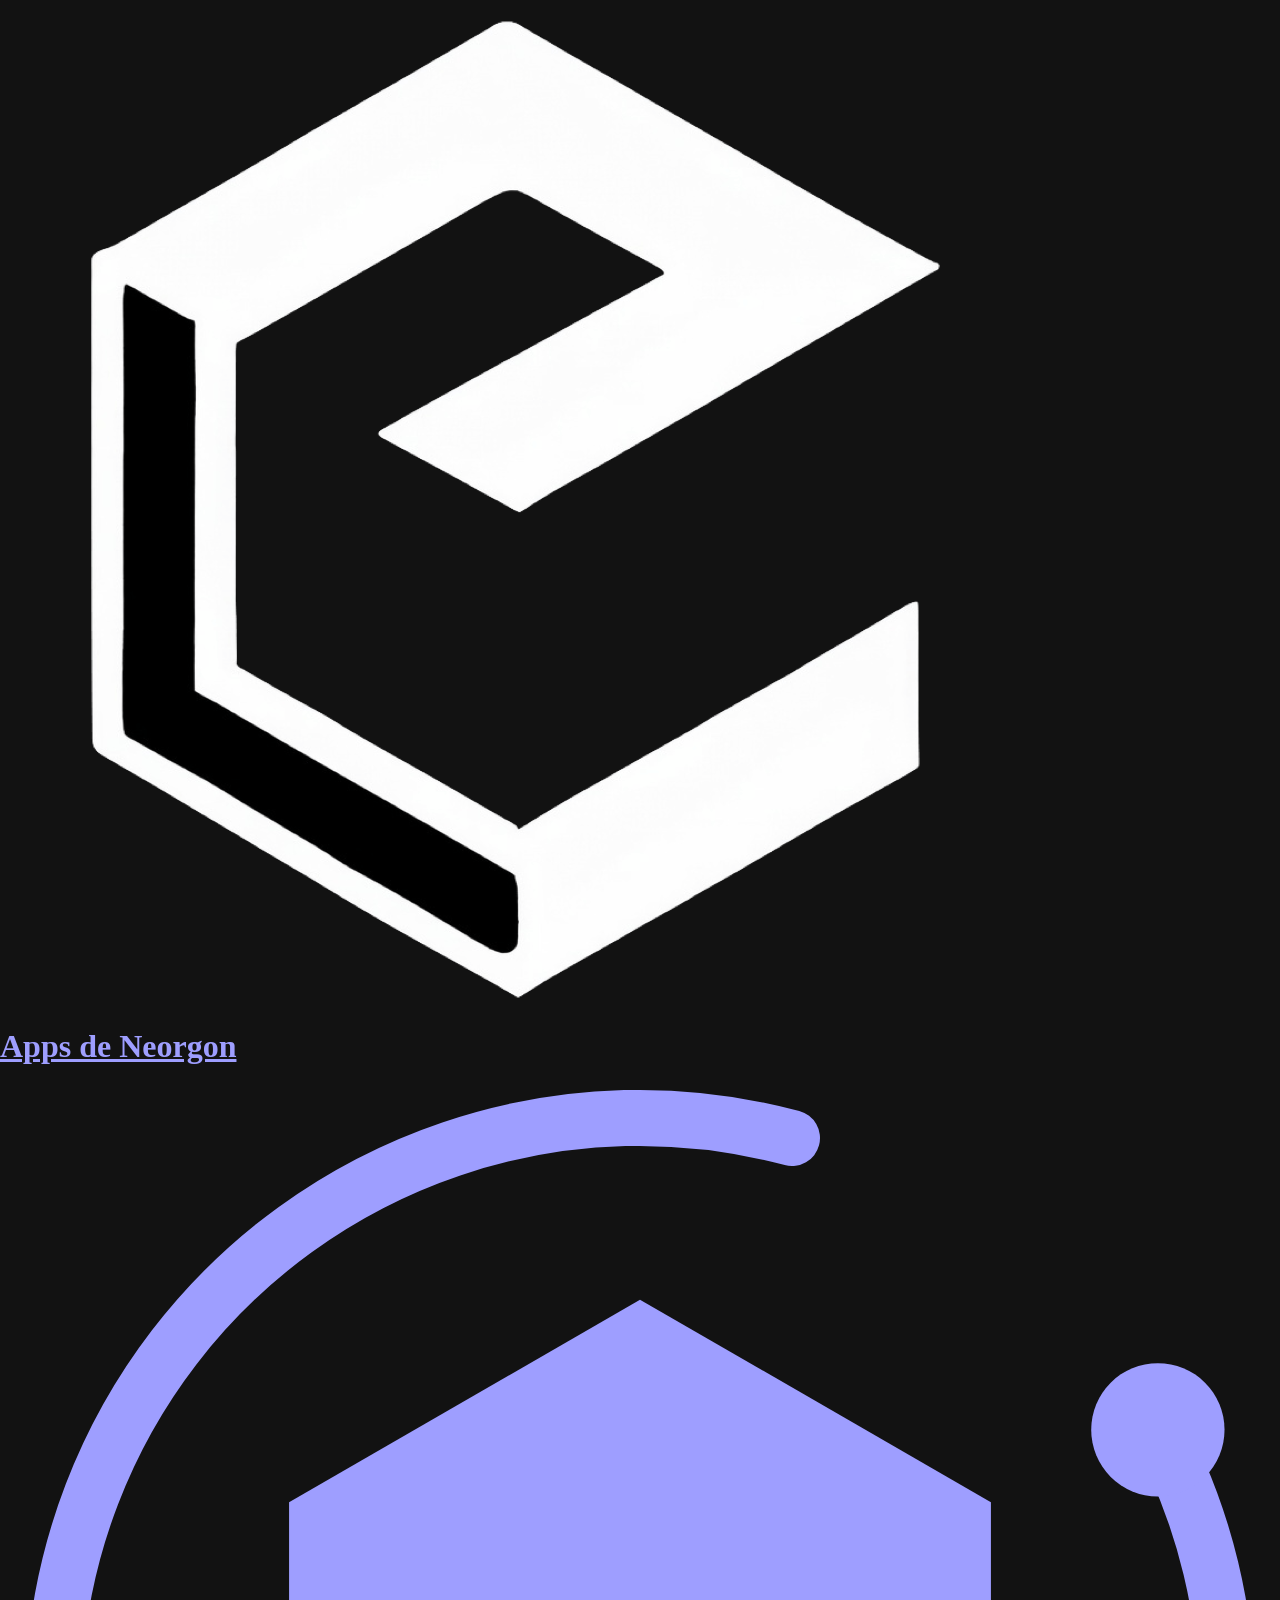
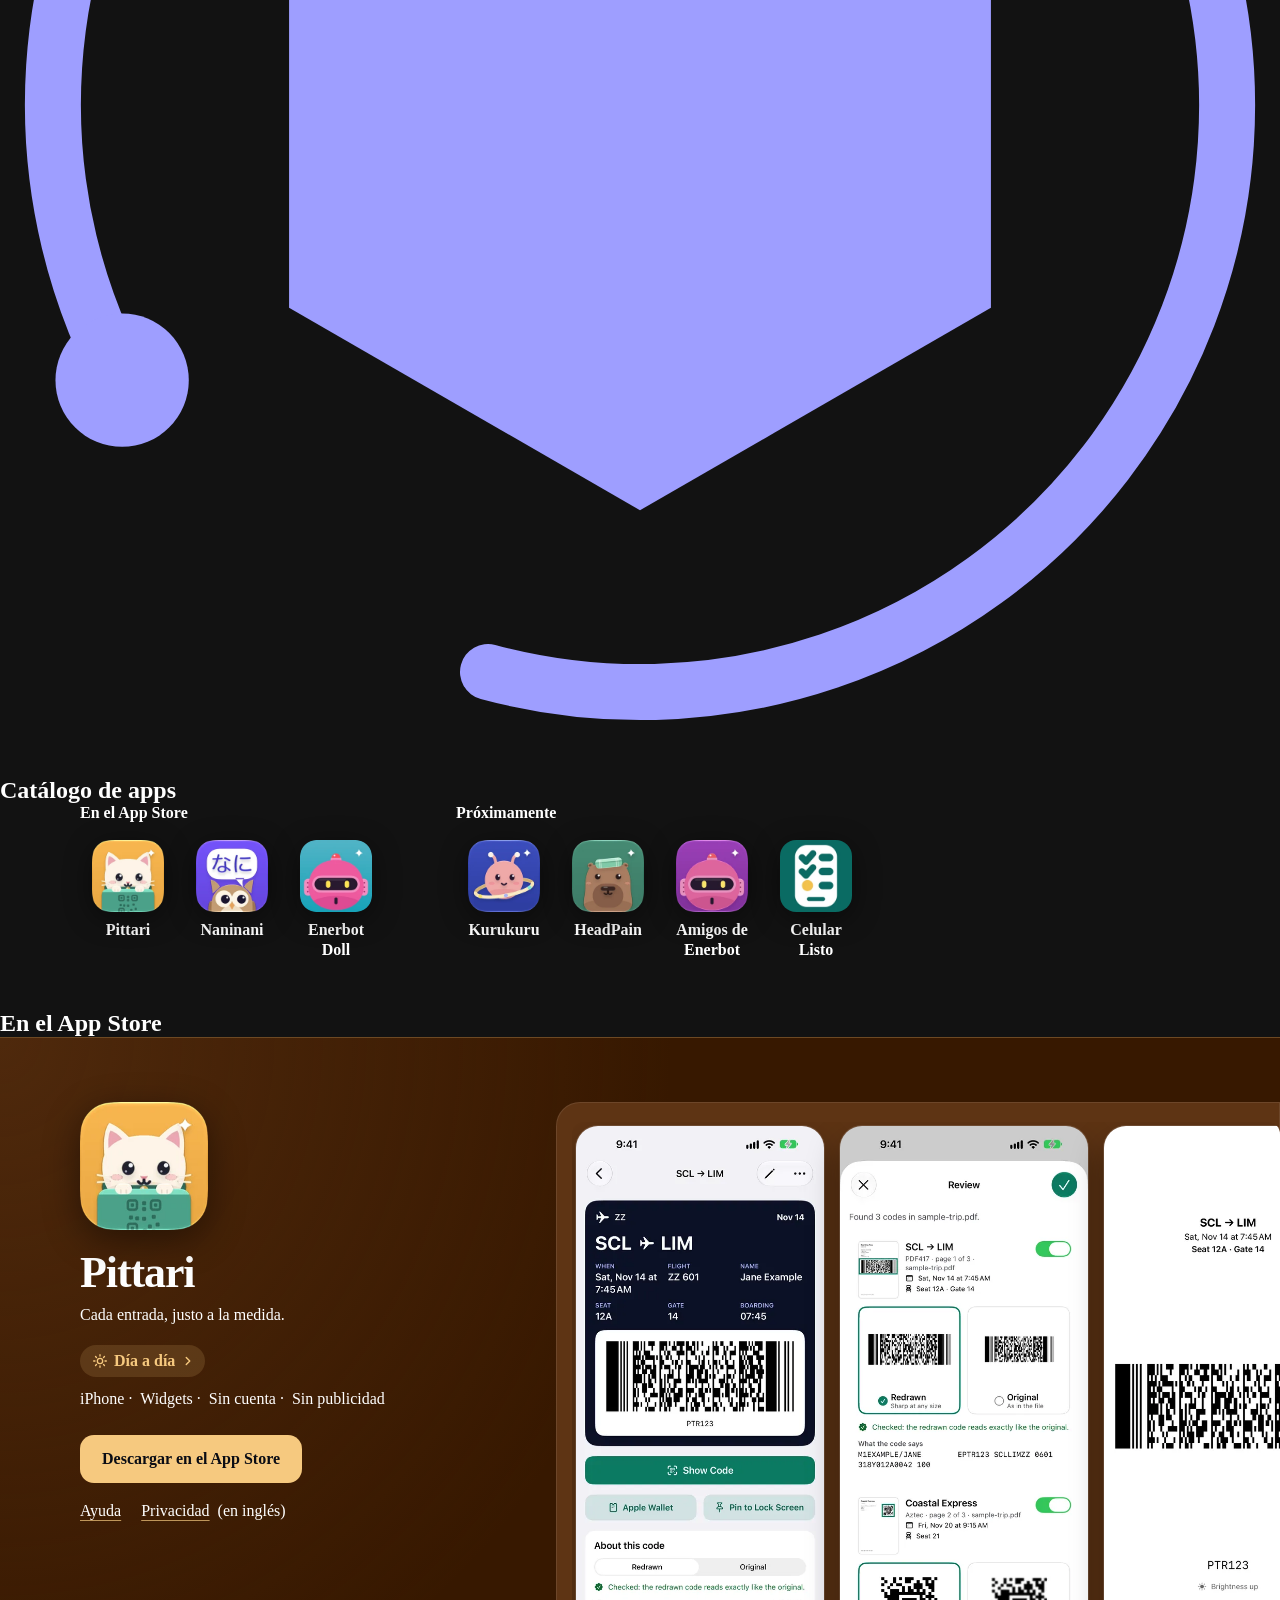
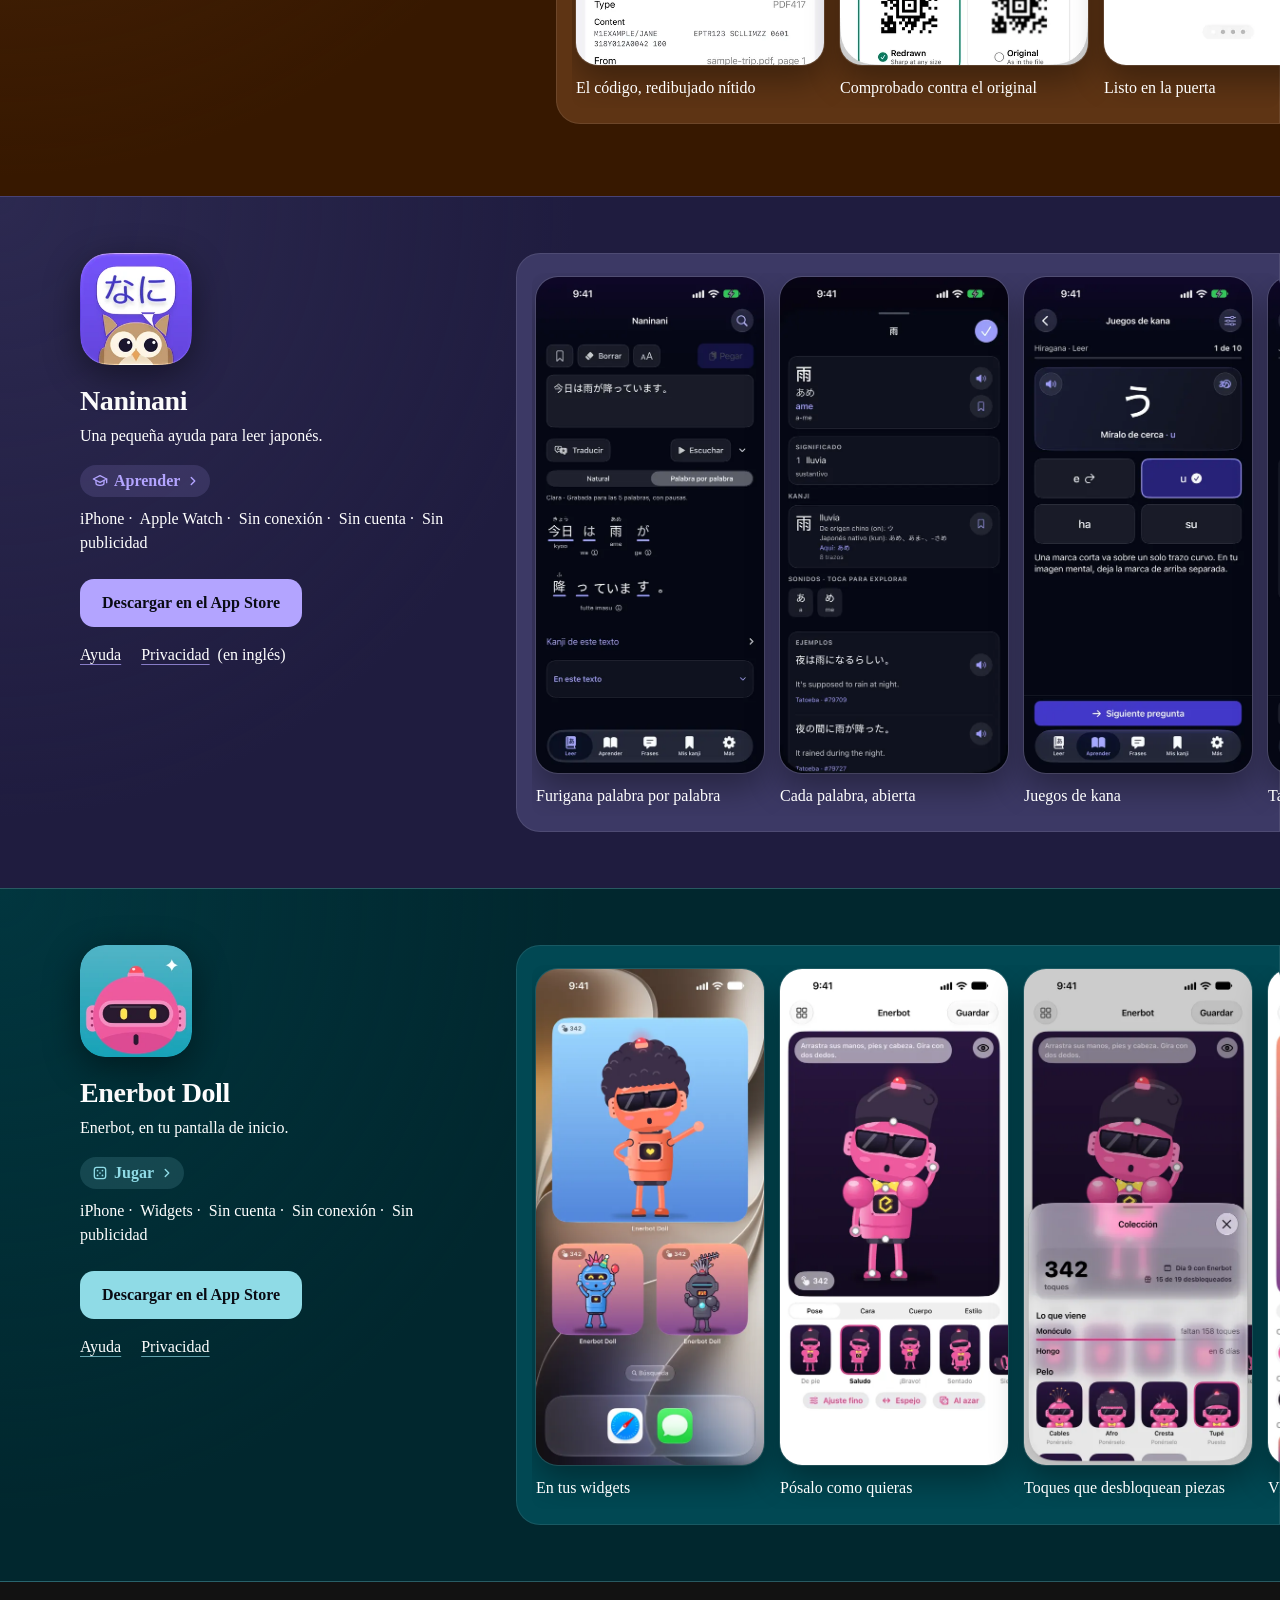
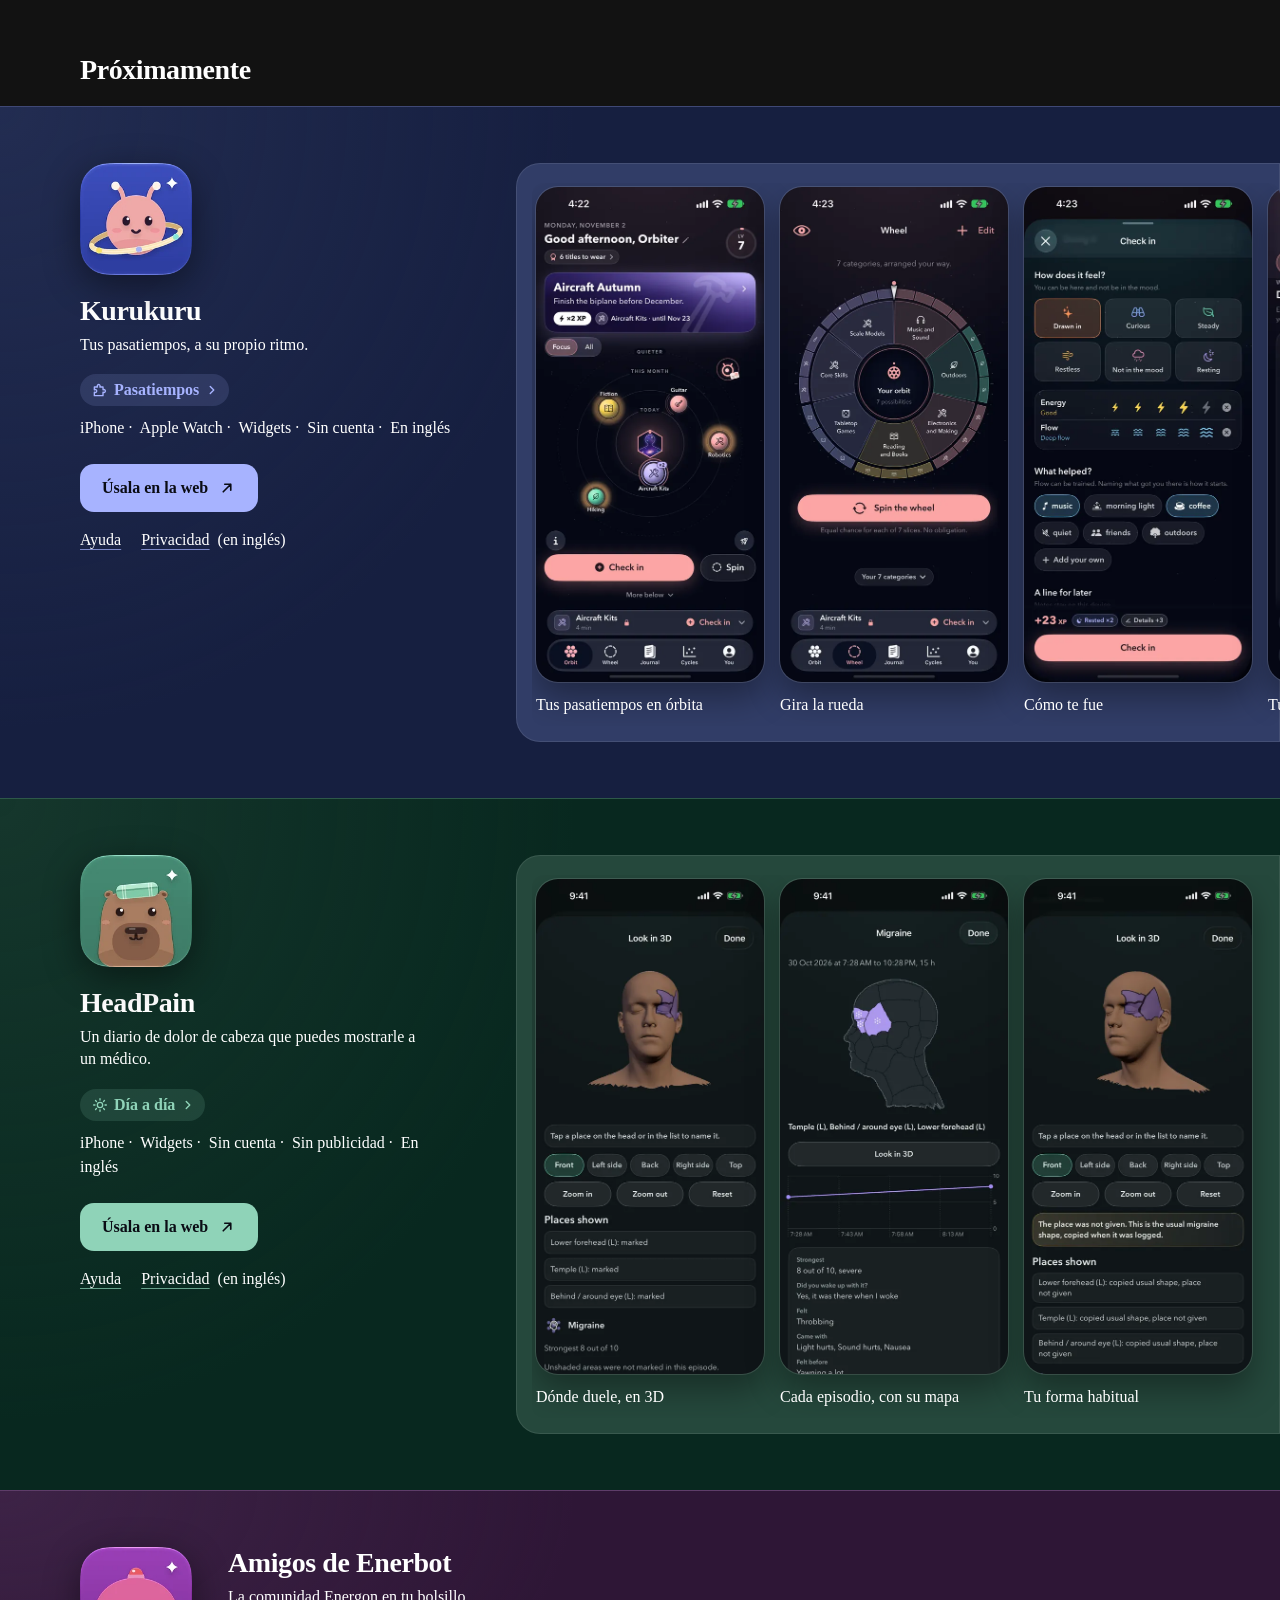
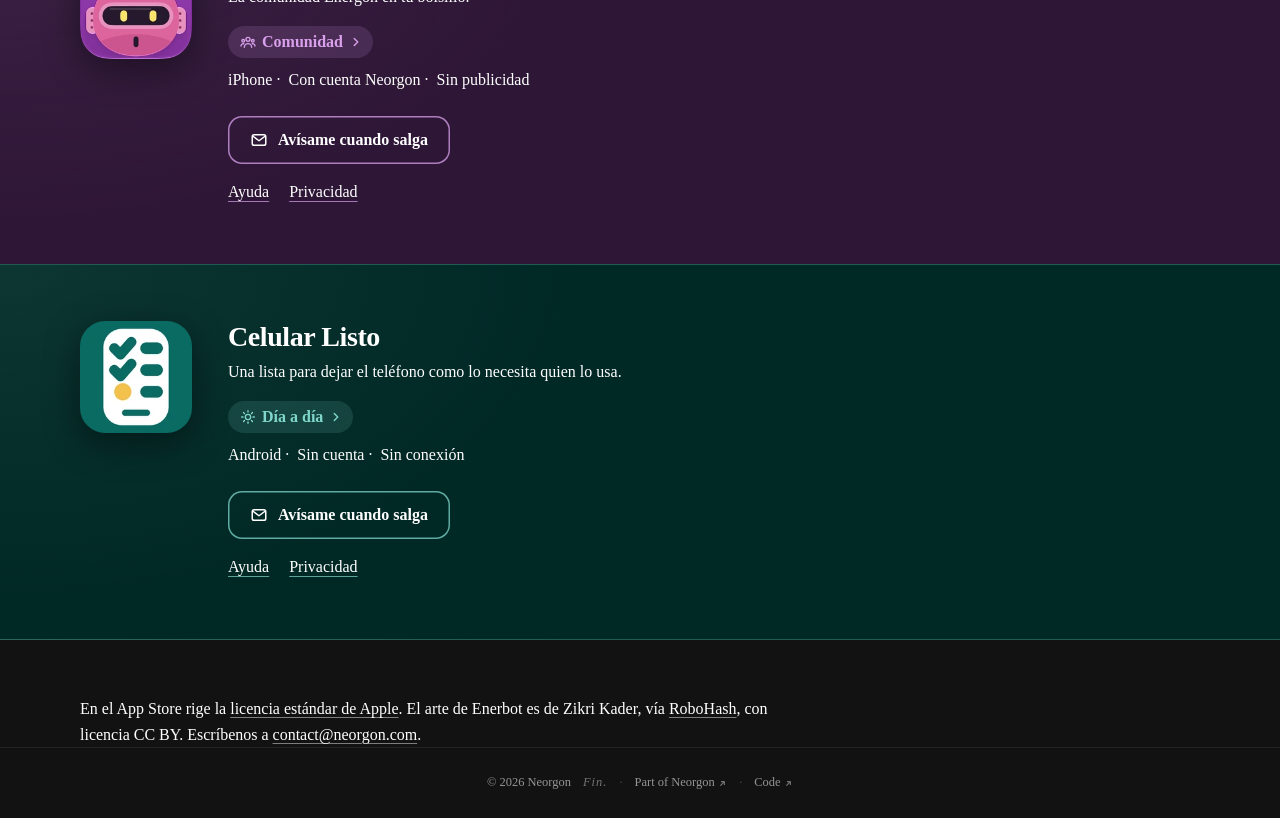
==== commit 61016dd1: "feat(catalog): Bands in each app's own hue, one category link per band, a stage to the window's edge" ====
--- a/index.html
+++ b/index.html
@@ -30,11 +30,14 @@
   <link rel="canonical" href="https://apps.neorgon.com/">
   <meta property="og:locale" content="es_CL">
   <meta name="theme-color" content="#040714">
+  <!-- catalog-og -->
   <meta property="og:image" content="https://apps.neorgon.com/og-preview.jpg">
   <meta property="og:image:width" content="1200">
   <meta property="og:image:height" content="630">
-  <meta property="og:image:alt" content="Neorgon Apps: apps para iPhone, con ayuda y privacidad">
+  <meta property="og:image:alt" content="Los íconos de Pittari, Naninani, Enerbot Doll, Kurukuru, HeadPain, Amigos de Enerbot y Celular Listo, con el título Apps de Neorgon">
   <meta name="twitter:image" content="https://apps.neorgon.com/og-preview.jpg">
+  <meta name="twitter:image:alt" content="Los íconos de Pittari, Naninani, Enerbot Doll, Kurukuru, HeadPain, Amigos de Enerbot y Celular Listo, con el título Apps de Neorgon">
+  <!-- /catalog-og -->
   <!-- Fleet design tokens: canonical, do not redeclare locally (docs/references/new-project-context.md, Design) -->
   <link rel="stylesheet" href="https://cdn.neorgon.org/v1.0.0/styles/base.css">
   <link rel="stylesheet" href="css/style.css">
@@ -239,20 +242,20 @@
     <article class="band band--featured" id="pittari" data-app="pittari" aria-labelledby="pittari-name">
       <div class="band__inner">
         <div class="band__info">
-          <img class="band__icon" src="assets/icons/pittari.webp" alt="" width="152" height="152">
+          <img class="band__icon" src="assets/icons/pittari.webp" alt="" width="128" height="128">
           <div class="band__title"><h3 class="band__name" id="pittari-name">Pittari</h3></div>
           <p class="band__promise">Cada entrada, justo a la medida.</p>
-          <ul class="band__chips"><li><a class="chip chip--category" href="https://neorgon.com/life/"><svg class="chip__icon" aria-hidden="true" focusable="false" width="16" height="16" xmlns="http://www.w3.org/2000/svg" viewBox="0 0 24 24" fill="none" stroke="currentColor" stroke-width="2" stroke-linecap="round" stroke-linejoin="round"><circle cx="12" cy="12" r="4"/><path d="M12 2.5v2M12 19.5v2M2.5 12h2M19.5 12h2M5.3 5.3l1.4 1.4M17.3 17.3l1.4 1.4M5.3 18.7l1.4-1.4M17.3 6.7l1.4-1.4"/></svg><span>Día a día</span></a></li><li><span class="chip">iPhone</span></li><li><span class="chip">Widgets</span></li><li><span class="chip">Sin cuenta</span></li><li><span class="chip">Sin publicidad</span></li></ul>
-          <p class="band__action"><a class="cta" href="https://apps.apple.com/app/id6832228316" rel="noreferrer">Descargar en el App Store<svg class="cta__icon" viewBox="0 0 24 24" width="18" height="18" aria-hidden="true" focusable="false"><path d="M7 17 17 7M9 7h8v8" fill="none" stroke="currentColor" stroke-width="2.2" stroke-linecap="round" stroke-linejoin="round"/></svg></a></p>
+          <div class="band__chips"><p class="band__category"><a class="chip chip--category" href="https://neorgon.com/life/" aria-label="Día a día en Neorgon"><svg class="chip__icon" aria-hidden="true" focusable="false" width="16" height="16" xmlns="http://www.w3.org/2000/svg" viewBox="0 0 24 24" fill="none" stroke="currentColor" stroke-width="2" stroke-linecap="round" stroke-linejoin="round"><circle cx="12" cy="12" r="4"/><path d="M12 2.5v2M12 19.5v2M2.5 12h2M19.5 12h2M5.3 5.3l1.4 1.4M17.3 17.3l1.4 1.4M5.3 18.7l1.4-1.4M17.3 6.7l1.4-1.4"/></svg><span>Día a día</span><svg class="chip__go" viewBox="0 0 24 24" width="14" height="14" aria-hidden="true" focusable="false"><path d="m9 6 6 6-6 6" fill="none" stroke="currentColor" stroke-width="2.4" stroke-linecap="round" stroke-linejoin="round"/></svg></a></p><p class="band__facts">iPhone<span class="band__sep" aria-hidden="true">&nbsp;·</span> Widgets<span class="band__sep" aria-hidden="true">&nbsp;·</span> Sin cuenta<span class="band__sep" aria-hidden="true">&nbsp;·</span> Sin publicidad</p></div>
+          <p class="band__action"><a class="cta" href="https://apps.apple.com/app/id6832228316" rel="noreferrer">Descargar en el App Store</a></p>
           <p class="band__meta"><a href="pittari/" hreflang="en" aria-describedby="pittari-lang">Ayuda</a><a href="pittari/privacy/" hreflang="en" aria-describedby="pittari-lang">Privacidad</a><span class="band__note" id="pittari-lang">(en inglés)</span></p>
         </div>
         <div class="stage" role="region" aria-label="Capturas de Pittari">
-          <ol class="stage__strip">
-            <li class="stage__frame"><figure><a class="stage__shot" href="assets/shots/pittari/01-pass.webp"><img src="assets/shots/pittari/01-pass.webp" alt="Una tarjeta de embarque de Santiago a Lima con su código redibujado" width="480" height="1043" decoding="async"></a><figcaption>El código, redibujado nítido</figcaption></figure></li>
-            <li class="stage__frame"><figure><a class="stage__shot" href="assets/shots/pittari/02-review.webp"><img src="assets/shots/pittari/02-review.webp" alt="La revisión de un PDF con tres códigos, redibujados junto al original" width="480" height="1043" decoding="async"></a><figcaption>Comprobado contra el original</figcaption></figure></li>
-            <li class="stage__frame"><figure><a class="stage__shot" href="assets/shots/pittari/03-fullscreen.webp"><img src="assets/shots/pittari/03-fullscreen.webp" alt="Un código a pantalla completa con el brillo al máximo" width="480" height="1043" decoding="async"></a><figcaption>Listo en la puerta</figcaption></figure></li>
-            <li class="stage__frame"><figure><a class="stage__shot" href="assets/shots/pittari/04-widgets.webp"><img src="assets/shots/pittari/04-widgets.webp" alt="La Live Activity y los widgets del próximo pase" width="480" height="1043" decoding="async"></a><figcaption>Widgets y Actividad en vivo</figcaption></figure></li>
-            <li class="stage__frame"><figure><a class="stage__shot" href="assets/shots/pittari/05-kept.webp"><img src="assets/shots/pittari/05-kept.webp" alt="Pases guardados para Apple Wallet: 4 de 50 lugares usados" width="480" height="1043" decoding="async"></a><figcaption>Guardados para Apple Wallet</figcaption></figure></li>
+          <ol class="stage__strip" tabindex="0">
+            <li class="stage__frame"><figure><img class="stage__shot" src="assets/shots/pittari/01-pass.webp" alt="Una tarjeta de embarque de Santiago a Lima con su código redibujado" width="480" height="1043" decoding="async"><figcaption>El código, redibujado nítido</figcaption></figure></li>
+            <li class="stage__frame"><figure><img class="stage__shot" src="assets/shots/pittari/02-review.webp" alt="La revisión de un PDF con tres códigos, redibujados junto al original" width="480" height="1043" decoding="async"><figcaption>Comprobado contra el original</figcaption></figure></li>
+            <li class="stage__frame"><figure><img class="stage__shot" src="assets/shots/pittari/03-fullscreen.webp" alt="Un código a pantalla completa con el brillo al máximo" width="480" height="1043" decoding="async"><figcaption>Listo en la puerta</figcaption></figure></li>
+            <li class="stage__frame"><figure><img class="stage__shot" src="assets/shots/pittari/04-widgets.webp" alt="La Live Activity y los widgets del próximo pase" width="480" height="1043" decoding="async"><figcaption>Widgets y Actividad en vivo</figcaption></figure></li>
+            <li class="stage__frame"><figure><img class="stage__shot" src="assets/shots/pittari/05-kept.webp" alt="Pases guardados para Apple Wallet: 4 de 50 lugares usados" width="480" height="1043" decoding="async"><figcaption>Guardados para Apple Wallet</figcaption></figure></li>
           </ol>
         </div>
       </div>
@@ -260,20 +263,20 @@
     <article class="band" id="naninani" data-app="naninani" aria-labelledby="naninani-name">
       <div class="band__inner">
         <div class="band__info">
-          <img class="band__icon" src="assets/icons/naninani.webp" alt="" width="128" height="128">
+          <img class="band__icon" src="assets/icons/naninani.webp" alt="" width="112" height="112">
           <div class="band__title"><h3 class="band__name" id="naninani-name">Naninani</h3></div>
           <p class="band__promise">Una pequeña ayuda para leer japonés.</p>
-          <ul class="band__chips"><li><a class="chip chip--category" href="https://neorgon.com/learning/"><svg class="chip__icon" aria-hidden="true" focusable="false" width="16" height="16" xmlns="http://www.w3.org/2000/svg" viewBox="0 0 24 24" fill="none" stroke="currentColor" stroke-width="2" stroke-linecap="round" stroke-linejoin="round"><path d="M12 4 22 9l-10 5L2 9z"/><path d="M6 11v4.5c0 1.7 2.7 3 6 3s6-1.3 6-3V11"/><path d="M22 9v5.5"/></svg><span>Aprender</span></a></li><li><span class="chip">iPhone</span></li><li><span class="chip">Apple Watch</span></li><li><span class="chip">Sin conexión</span></li><li><span class="chip">Sin cuenta</span></li><li><span class="chip">Sin publicidad</span></li></ul>
-          <p class="band__action"><a class="cta" href="https://apps.apple.com/app/id6823867428" rel="noreferrer">Descargar en el App Store<svg class="cta__icon" viewBox="0 0 24 24" width="18" height="18" aria-hidden="true" focusable="false"><path d="M7 17 17 7M9 7h8v8" fill="none" stroke="currentColor" stroke-width="2.2" stroke-linecap="round" stroke-linejoin="round"/></svg></a></p>
+          <div class="band__chips"><p class="band__category"><a class="chip chip--category" href="https://neorgon.com/learning/" aria-label="Aprender en Neorgon"><svg class="chip__icon" aria-hidden="true" focusable="false" width="16" height="16" xmlns="http://www.w3.org/2000/svg" viewBox="0 0 24 24" fill="none" stroke="currentColor" stroke-width="2" stroke-linecap="round" stroke-linejoin="round"><path d="M12 4 22 9l-10 5L2 9z"/><path d="M6 11v4.5c0 1.7 2.7 3 6 3s6-1.3 6-3V11"/><path d="M22 9v5.5"/></svg><span>Aprender</span><svg class="chip__go" viewBox="0 0 24 24" width="14" height="14" aria-hidden="true" focusable="false"><path d="m9 6 6 6-6 6" fill="none" stroke="currentColor" stroke-width="2.4" stroke-linecap="round" stroke-linejoin="round"/></svg></a></p><p class="band__facts">iPhone<span class="band__sep" aria-hidden="true">&nbsp;·</span> Apple Watch<span class="band__sep" aria-hidden="true">&nbsp;·</span> Sin conexión<span class="band__sep" aria-hidden="true">&nbsp;·</span> Sin cuenta<span class="band__sep" aria-hidden="true">&nbsp;·</span> Sin publicidad</p></div>
+          <p class="band__action"><a class="cta" href="https://apps.apple.com/app/id6823867428" rel="noreferrer">Descargar en el App Store</a></p>
           <p class="band__meta"><a href="https://yomu.neorgon.com/naninani/" hreflang="en" aria-describedby="naninani-lang">Ayuda</a><a href="https://yomu.neorgon.com/naninani/privacy/" hreflang="en" aria-describedby="naninani-lang">Privacidad</a><span class="band__note" id="naninani-lang">(en inglés)</span></p>
         </div>
         <div class="stage" role="region" aria-label="Capturas de Naninani">
-          <ol class="stage__strip">
-            <li class="stage__frame"><figure><a class="stage__shot" href="assets/shots/naninani/01-leer.webp"><img src="assets/shots/naninani/01-leer.webp" alt="Leer: una oración con furigana y la lectura de cada palabra" width="480" height="1043" loading="lazy" decoding="async"></a><figcaption>Furigana palabra por palabra</figcaption></figure></li>
-            <li class="stage__frame"><figure><a class="stage__shot" href="assets/shots/naninani/02-palabra.webp"><img src="assets/shots/naninani/02-palabra.webp" alt="Una palabra abierta: significado, kanji, sonidos y ejemplos" width="480" height="1043" loading="lazy" decoding="async"></a><figcaption>Cada palabra, abierta</figcaption></figure></li>
-            <li class="stage__frame"><figure><a class="stage__shot" href="assets/shots/naninani/03-kana.webp"><img src="assets/shots/naninani/03-kana.webp" alt="Juegos de kana: elegir la lectura de un hiragana" width="480" height="1043" loading="lazy" decoding="async"></a><figcaption>Juegos de kana</figcaption></figure></li>
-            <li class="stage__frame"><figure><a class="stage__shot" href="assets/shots/naninani/04-tarjetas.webp"><img src="assets/shots/naninani/04-tarjetas.webp" alt="Tarjetas de kanji del JLPT N5" width="480" height="1043" loading="lazy" decoding="async"></a><figcaption>Tarjetas de kanji</figcaption></figure></li>
-            <li class="stage__frame"><figure><a class="stage__shot" href="assets/shots/naninani/05-kanji.webp"><img src="assets/shots/naninani/05-kanji.webp" alt="Un kanji con sus lecturas y su orden de trazos" width="480" height="1043" loading="lazy" decoding="async"></a><figcaption>El orden de los trazos</figcaption></figure></li>
+          <ol class="stage__strip" tabindex="0">
+            <li class="stage__frame"><figure><img class="stage__shot" src="assets/shots/naninani/01-leer.webp" alt="Leer: una oración con furigana y la lectura de cada palabra" width="480" height="1043" loading="lazy" decoding="async"><figcaption>Furigana palabra por palabra</figcaption></figure></li>
+            <li class="stage__frame"><figure><img class="stage__shot" src="assets/shots/naninani/02-palabra.webp" alt="Una palabra abierta: significado, kanji, sonidos y ejemplos" width="480" height="1043" loading="lazy" decoding="async"><figcaption>Cada palabra, abierta</figcaption></figure></li>
+            <li class="stage__frame"><figure><img class="stage__shot" src="assets/shots/naninani/03-kana.webp" alt="Juegos de kana: elegir la lectura de un hiragana" width="480" height="1043" loading="lazy" decoding="async"><figcaption>Juegos de kana</figcaption></figure></li>
+            <li class="stage__frame"><figure><img class="stage__shot" src="assets/shots/naninani/04-tarjetas.webp" alt="Tarjetas de kanji del JLPT N5" width="480" height="1043" loading="lazy" decoding="async"><figcaption>Tarjetas de kanji</figcaption></figure></li>
+            <li class="stage__frame"><figure><img class="stage__shot" src="assets/shots/naninani/05-kanji.webp" alt="Un kanji con sus lecturas y su orden de trazos" width="480" height="1043" loading="lazy" decoding="async"><figcaption>El orden de los trazos</figcaption></figure></li>
           </ol>
         </div>
       </div>
@@ -281,19 +284,19 @@
     <article class="band" id="enerbot-doll" data-app="enerbot-doll" aria-labelledby="enerbot-doll-name">
       <div class="band__inner">
         <div class="band__info">
-          <img class="band__icon" src="assets/icons/enerbot-doll.webp" alt="" width="128" height="128">
+          <img class="band__icon" src="assets/icons/enerbot-doll.webp" alt="" width="112" height="112">
           <div class="band__title"><h3 class="band__name" id="enerbot-doll-name">Enerbot Doll</h3></div>
           <p class="band__promise">Enerbot, en tu pantalla de inicio.</p>
-          <ul class="band__chips"><li><a class="chip chip--category" href="https://neorgon.com/play/"><svg class="chip__icon" aria-hidden="true" focusable="false" width="16" height="16" xmlns="http://www.w3.org/2000/svg" viewBox="0 0 24 24" fill="none" stroke="currentColor" stroke-width="2" stroke-linecap="round" stroke-linejoin="round"><rect x="3.5" y="3.5" width="17" height="17" rx="3.5"/><circle cx="8.3" cy="8.3" r="1.3" fill="currentColor" stroke="none"/><circle cx="15.7" cy="8.3" r="1.3" fill="currentColor" stroke="none"/><circle cx="12" cy="12" r="1.3" fill="currentColor" stroke="none"/><circle cx="8.3" cy="15.7" r="1.3" fill="currentColor" stroke="none"/><circle cx="15.7" cy="15.7" r="1.3" fill="currentColor" stroke="none"/></svg><span>Jugar</span></a></li><li><span class="chip">iPhone</span></li><li><span class="chip">Widgets</span></li><li><span class="chip">Sin cuenta</span></li><li><span class="chip">Sin conexión</span></li><li><span class="chip">Sin publicidad</span></li></ul>
-          <p class="band__action"><a class="cta" href="https://apps.apple.com/app/id6832789744" rel="noreferrer">Descargar en el App Store<svg class="cta__icon" viewBox="0 0 24 24" width="18" height="18" aria-hidden="true" focusable="false"><path d="M7 17 17 7M9 7h8v8" fill="none" stroke="currentColor" stroke-width="2.2" stroke-linecap="round" stroke-linejoin="round"/></svg></a></p>
+          <div class="band__chips"><p class="band__category"><a class="chip chip--category" href="https://neorgon.com/play/" aria-label="Jugar en Neorgon"><svg class="chip__icon" aria-hidden="true" focusable="false" width="16" height="16" xmlns="http://www.w3.org/2000/svg" viewBox="0 0 24 24" fill="none" stroke="currentColor" stroke-width="2" stroke-linecap="round" stroke-linejoin="round"><rect x="3.5" y="3.5" width="17" height="17" rx="3.5"/><circle cx="8.3" cy="8.3" r="1.3" fill="currentColor" stroke="none"/><circle cx="15.7" cy="8.3" r="1.3" fill="currentColor" stroke="none"/><circle cx="12" cy="12" r="1.3" fill="currentColor" stroke="none"/><circle cx="8.3" cy="15.7" r="1.3" fill="currentColor" stroke="none"/><circle cx="15.7" cy="15.7" r="1.3" fill="currentColor" stroke="none"/></svg><span>Jugar</span><svg class="chip__go" viewBox="0 0 24 24" width="14" height="14" aria-hidden="true" focusable="false"><path d="m9 6 6 6-6 6" fill="none" stroke="currentColor" stroke-width="2.4" stroke-linecap="round" stroke-linejoin="round"/></svg></a></p><p class="band__facts">iPhone<span class="band__sep" aria-hidden="true">&nbsp;·</span> Widgets<span class="band__sep" aria-hidden="true">&nbsp;·</span> Sin cuenta<span class="band__sep" aria-hidden="true">&nbsp;·</span> Sin conexión<span class="band__sep" aria-hidden="true">&nbsp;·</span> Sin publicidad</p></div>
+          <p class="band__action"><a class="cta" href="https://apps.apple.com/app/id6832789744" rel="noreferrer">Descargar en el App Store</a></p>
           <p class="band__meta"><a href="enerbot-doll/">Ayuda</a><a href="enerbot-doll/privacy/">Privacidad</a></p>
         </div>
         <div class="stage" role="region" aria-label="Capturas de Enerbot Doll">
-          <ol class="stage__strip">
-            <li class="stage__frame"><figure><a class="stage__shot" href="assets/shots/enerbot-doll/01-widgets.webp"><img src="assets/shots/enerbot-doll/01-widgets.webp" alt="Tres widgets en la pantalla de inicio: Enerbot con afro y lentes en el grande y otros dos muñecos en los pequeños, cada uno con 342 toques" width="480" height="1043" loading="lazy" decoding="async"></a><figcaption>En tus widgets</figcaption></figure></li>
-            <li class="stage__frame"><figure><a class="stage__shot" href="assets/shots/enerbot-doll/02-posar.webp"><img src="assets/shots/enerbot-doll/02-posar.webp" alt="Posar: Enerbot saluda en el editor, con poses para elegir y los botones Ajuste fino, Espejo y Al azar" width="480" height="1043" loading="lazy" decoding="async"></a><figcaption>Pósalo como quieras</figcaption></figure></li>
-            <li class="stage__frame"><figure><a class="stage__shot" href="assets/shots/enerbot-doll/03-coleccion.webp"><img src="assets/shots/enerbot-doll/03-coleccion.webp" alt="La Colección: 342 toques, 15 de 19 piezas desbloqueadas y lo que viene, como un monóculo a 158 toques" width="480" height="1043" loading="lazy" decoding="async"></a><figcaption>Toques que desbloquean piezas</figcaption></figure></li>
-            <li class="stage__frame"><figure><a class="stage__shot" href="assets/shots/enerbot-doll/04-contorno.webp"><img src="assets/shots/enerbot-doll/04-contorno.webp" alt="Estilo: un muñeco gris con antena de TV, los colores de su carcasa, la luz de sus ojos y el contorno" width="480" height="1043" loading="lazy" decoding="async"></a><figcaption>Vístelo a tu estilo</figcaption></figure></li>
+          <ol class="stage__strip" tabindex="0">
+            <li class="stage__frame"><figure><img class="stage__shot" src="assets/shots/enerbot-doll/01-widgets.webp" alt="Tres widgets en la pantalla de inicio: Enerbot con afro y lentes en el grande y otros dos muñecos en los pequeños, cada uno con 342 toques" width="480" height="1043" loading="lazy" decoding="async"><figcaption>En tus widgets</figcaption></figure></li>
+            <li class="stage__frame"><figure><img class="stage__shot" src="assets/shots/enerbot-doll/02-posar.webp" alt="Posar: Enerbot saluda en el editor, con poses para elegir y los botones Ajuste fino, Espejo y Al azar" width="480" height="1043" loading="lazy" decoding="async"><figcaption>Pósalo como quieras</figcaption></figure></li>
+            <li class="stage__frame"><figure><img class="stage__shot" src="assets/shots/enerbot-doll/03-coleccion.webp" alt="La Colección: 342 toques, 15 de 19 piezas desbloqueadas y lo que viene, como un monóculo a 158 toques" width="480" height="1043" loading="lazy" decoding="async"><figcaption>Toques que desbloquean piezas</figcaption></figure></li>
+            <li class="stage__frame"><figure><img class="stage__shot" src="assets/shots/enerbot-doll/04-contorno.webp" alt="Estilo: un muñeco gris con antena de TV, los colores de su carcasa, la luz de sus ojos y el contorno" width="480" height="1043" loading="lazy" decoding="async"><figcaption>Vístelo a tu estilo</figcaption></figure></li>
           </ol>
         </div>
       </div>
@@ -301,76 +304,77 @@
   </section>
   <section class="group group--soon" aria-labelledby="group-soon">
     <h2 class="group__title" id="group-soon">Próximamente</h2>
-    <article class="band" id="kurukuru" data-app="kurukuru" aria-labelledby="kurukuru-name">
-      <div class="band__inner">
-        <div class="band__info">
-          <img class="band__icon" src="assets/icons/kurukuru.webp" alt="" width="128" height="128">
-          <div class="band__title"><h3 class="band__name" id="kurukuru-name">Kurukuru</h3><span class="pill" data-state="soon"><span class="pill__glyph" aria-hidden="true"></span>Próximamente</span></div>
+    <article class="band band--soon" id="kurukuru" data-app="kurukuru" aria-labelledby="kurukuru-name">
+      <div class="band__inner">
+        <div class="band__info">
+          <img class="band__icon" src="assets/icons/kurukuru.webp" alt="" width="112" height="112">
+          <div class="band__title"><h3 class="band__name" id="kurukuru-name">Kurukuru</h3></div>
           <p class="band__promise">Tus pasatiempos, a su propio ritmo.</p>
-          <ul class="band__chips"><li><a class="chip chip--category" href="https://neorgon.com/hobbies/"><svg class="chip__icon" aria-hidden="true" focusable="false" width="16" height="16" xmlns="http://www.w3.org/2000/svg" viewBox="0 0 24 24" fill="none" stroke="currentColor" stroke-width="2" stroke-linecap="round" stroke-linejoin="round"><path d="M3.5 7.5h4.8a2.2 2.2 0 1 1 3.4 0h4.8v4.3a2.2 2.2 0 1 1 0 3.4v5.3h-13v-5.3a2.2 2.2 0 1 0 0-3.4z"/></svg><span>Pasatiempos</span></a></li><li><span class="chip">iPhone</span></li><li><span class="chip">Apple Watch</span></li><li><span class="chip">Widgets</span></li><li><span class="chip">Sin cuenta</span></li><li><span class="chip">En inglés</span></li></ul>
+          <div class="band__chips"><p class="band__category"><a class="chip chip--category" href="https://neorgon.com/hobbies/" aria-label="Pasatiempos en Neorgon"><svg class="chip__icon" aria-hidden="true" focusable="false" width="16" height="16" xmlns="http://www.w3.org/2000/svg" viewBox="0 0 24 24" fill="none" stroke="currentColor" stroke-width="2" stroke-linecap="round" stroke-linejoin="round"><path d="M3.5 7.5h4.8a2.2 2.2 0 1 1 3.4 0h4.8v4.3a2.2 2.2 0 1 1 0 3.4v5.3h-13v-5.3a2.2 2.2 0 1 0 0-3.4z"/></svg><span>Pasatiempos</span><svg class="chip__go" viewBox="0 0 24 24" width="14" height="14" aria-hidden="true" focusable="false"><path d="m9 6 6 6-6 6" fill="none" stroke="currentColor" stroke-width="2.4" stroke-linecap="round" stroke-linejoin="round"/></svg></a></p><p class="band__facts">iPhone<span class="band__sep" aria-hidden="true">&nbsp;·</span> Apple Watch<span class="band__sep" aria-hidden="true">&nbsp;·</span> Widgets<span class="band__sep" aria-hidden="true">&nbsp;·</span> Sin cuenta<span class="band__sep" aria-hidden="true">&nbsp;·</span> En inglés</p></div>
           <p class="band__action"><a class="cta" href="https://hobbyorbit.neorgon.com/" rel="noreferrer">Úsala en la web<svg class="cta__icon" viewBox="0 0 24 24" width="18" height="18" aria-hidden="true" focusable="false"><path d="M7 17 17 7M9 7h8v8" fill="none" stroke="currentColor" stroke-width="2.2" stroke-linecap="round" stroke-linejoin="round"/></svg></a></p>
           <p class="band__meta"><a href="https://hobbyorbit.neorgon.com/kurukuru/" hreflang="en" aria-describedby="kurukuru-lang">Ayuda</a><a href="https://hobbyorbit.neorgon.com/kurukuru/privacy/" hreflang="en" aria-describedby="kurukuru-lang">Privacidad</a><span class="band__note" id="kurukuru-lang">(en inglés)</span></p>
         </div>
         <div class="stage" role="region" aria-label="Capturas de Kurukuru">
-          <ol class="stage__strip">
-            <li class="stage__frame"><figure><a class="stage__shot" href="assets/shots/kurukuru/01-orbit.webp"><img src="assets/shots/kurukuru/01-orbit.webp" alt="Orbit: los pasatiempos girando alrededor del que está en foco" width="480" height="1043" loading="lazy" decoding="async"></a><figcaption>Tus pasatiempos en órbita</figcaption></figure></li>
-            <li class="stage__frame"><figure><a class="stage__shot" href="assets/shots/kurukuru/02-wheel.webp"><img src="assets/shots/kurukuru/02-wheel.webp" alt="La rueda de siete categorías, lista para girar" width="480" height="1043" loading="lazy" decoding="async"></a><figcaption>Gira la rueda</figcaption></figure></li>
-            <li class="stage__frame"><figure><a class="stage__shot" href="assets/shots/kurukuru/03-checkin.webp"><img src="assets/shots/kurukuru/03-checkin.webp" alt="Un check-in: cómo te sentiste, tu energía y qué ayudó" width="480" height="1043" loading="lazy" decoding="async"></a><figcaption>Cómo te fue</figcaption></figure></li>
-            <li class="stage__frame"><figure><a class="stage__shot" href="assets/shots/kurukuru/04-cycles.webp"><img src="assets/shots/kurukuru/04-cycles.webp" alt="Ciclos: a qué hora del día vuelves a cada pasatiempo" width="480" height="1043" loading="lazy" decoding="async"></a><figcaption>Tus ritmos</figcaption></figure></li>
-            <li class="stage__frame"><figure><a class="stage__shot" href="assets/shots/kurukuru/05-journal.webp"><img src="assets/shots/kurukuru/05-journal.webp" alt="El diario con los check-ins de cada día" width="480" height="1043" loading="lazy" decoding="async"></a><figcaption>Tu diario</figcaption></figure></li>
-          </ol>
-        </div>
-      </div>
-    </article>
-    <article class="band" id="headpain" data-app="headpain" aria-labelledby="headpain-name">
-      <div class="band__inner">
-        <div class="band__info">
-          <img class="band__icon" src="assets/icons/headpain.webp" alt="" width="128" height="128">
-          <div class="band__title"><h3 class="band__name" id="headpain-name">HeadPain</h3><span class="pill" data-state="soon"><span class="pill__glyph" aria-hidden="true"></span>Próximamente</span></div>
+          <ol class="stage__strip" tabindex="0">
+            <li class="stage__frame"><figure><img class="stage__shot" src="assets/shots/kurukuru/01-orbit.webp" alt="Orbit: los pasatiempos girando alrededor del que está en foco" width="480" height="1043" loading="lazy" decoding="async"><figcaption>Tus pasatiempos en órbita</figcaption></figure></li>
+            <li class="stage__frame"><figure><img class="stage__shot" src="assets/shots/kurukuru/02-wheel.webp" alt="La rueda de siete categorías, lista para girar" width="480" height="1043" loading="lazy" decoding="async"><figcaption>Gira la rueda</figcaption></figure></li>
+            <li class="stage__frame"><figure><img class="stage__shot" src="assets/shots/kurukuru/03-checkin.webp" alt="Un check-in: cómo te sentiste, tu energía y qué ayudó" width="480" height="1043" loading="lazy" decoding="async"><figcaption>Cómo te fue</figcaption></figure></li>
+            <li class="stage__frame"><figure><img class="stage__shot" src="assets/shots/kurukuru/04-cycles.webp" alt="Ciclos: a qué hora del día vuelves a cada pasatiempo" width="480" height="1043" loading="lazy" decoding="async"><figcaption>Tus ritmos</figcaption></figure></li>
+            <li class="stage__frame"><figure><img class="stage__shot" src="assets/shots/kurukuru/05-journal.webp" alt="El diario con los check-ins de cada día" width="480" height="1043" loading="lazy" decoding="async"><figcaption>Tu diario</figcaption></figure></li>
+          </ol>
+        </div>
+      </div>
+    </article>
+    <article class="band band--soon" id="headpain" data-app="headpain" aria-labelledby="headpain-name">
+      <div class="band__inner">
+        <div class="band__info">
+          <img class="band__icon" src="assets/icons/headpain.webp" alt="" width="112" height="112">
+          <div class="band__title"><h3 class="band__name" id="headpain-name">HeadPain</h3></div>
           <p class="band__promise">Un diario de dolor de cabeza que puedes mostrarle a un médico.</p>
-          <ul class="band__chips"><li><a class="chip chip--category" href="https://neorgon.com/life/"><svg class="chip__icon" aria-hidden="true" focusable="false" width="16" height="16" xmlns="http://www.w3.org/2000/svg" viewBox="0 0 24 24" fill="none" stroke="currentColor" stroke-width="2" stroke-linecap="round" stroke-linejoin="round"><circle cx="12" cy="12" r="4"/><path d="M12 2.5v2M12 19.5v2M2.5 12h2M19.5 12h2M5.3 5.3l1.4 1.4M17.3 17.3l1.4 1.4M5.3 18.7l1.4-1.4M17.3 6.7l1.4-1.4"/></svg><span>Día a día</span></a></li><li><span class="chip">iPhone</span></li><li><span class="chip">Widgets</span></li><li><span class="chip">Sin cuenta</span></li><li><span class="chip">Sin publicidad</span></li><li><span class="chip">En inglés</span></li></ul>
+          <div class="band__chips"><p class="band__category"><a class="chip chip--category" href="https://neorgon.com/life/" aria-label="Día a día en Neorgon"><svg class="chip__icon" aria-hidden="true" focusable="false" width="16" height="16" xmlns="http://www.w3.org/2000/svg" viewBox="0 0 24 24" fill="none" stroke="currentColor" stroke-width="2" stroke-linecap="round" stroke-linejoin="round"><circle cx="12" cy="12" r="4"/><path d="M12 2.5v2M12 19.5v2M2.5 12h2M19.5 12h2M5.3 5.3l1.4 1.4M17.3 17.3l1.4 1.4M5.3 18.7l1.4-1.4M17.3 6.7l1.4-1.4"/></svg><span>Día a día</span><svg class="chip__go" viewBox="0 0 24 24" width="14" height="14" aria-hidden="true" focusable="false"><path d="m9 6 6 6-6 6" fill="none" stroke="currentColor" stroke-width="2.4" stroke-linecap="round" stroke-linejoin="round"/></svg></a></p><p class="band__facts">iPhone<span class="band__sep" aria-hidden="true">&nbsp;·</span> Widgets<span class="band__sep" aria-hidden="true">&nbsp;·</span> Sin cuenta<span class="band__sep" aria-hidden="true">&nbsp;·</span> Sin publicidad<span class="band__sep" aria-hidden="true">&nbsp;·</span> En inglés</p></div>
           <p class="band__action"><a class="cta" href="https://headpain.neorgon.com/" rel="noreferrer">Úsala en la web<svg class="cta__icon" viewBox="0 0 24 24" width="18" height="18" aria-hidden="true" focusable="false"><path d="M7 17 17 7M9 7h8v8" fill="none" stroke="currentColor" stroke-width="2.2" stroke-linecap="round" stroke-linejoin="round"/></svg></a></p>
           <p class="band__meta"><a href="headpain/" hreflang="en" aria-describedby="headpain-lang">Ayuda</a><a href="headpain/privacy/" hreflang="en" aria-describedby="headpain-lang">Privacidad</a><span class="band__note" id="headpain-lang">(en inglés)</span></p>
         </div>
         <div class="stage" role="region" aria-label="Capturas de HeadPain">
-          <ol class="stage__strip">
-            <li class="stage__frame"><figure><a class="stage__shot" href="assets/shots/headpain/01-3d.webp"><img src="assets/shots/headpain/01-3d.webp" alt="Look in 3D: la cabeza de frente con los lugares que dolieron" width="480" height="1043" loading="lazy" decoding="async"></a><figcaption>Dónde duele, en 3D</figcaption></figure></li>
-            <li class="stage__frame"><figure><a class="stage__shot" href="assets/shots/headpain/02-episode.webp"><img src="assets/shots/headpain/02-episode.webp" alt="Un episodio de migraña con su mapa y cómo cambió la intensidad" width="480" height="1043" loading="lazy" decoding="async"></a><figcaption>Cada episodio, con su mapa</figcaption></figure></li>
-            <li class="stage__frame"><figure><a class="stage__shot" href="assets/shots/headpain/03-usual.webp"><img src="assets/shots/headpain/03-usual.webp" alt="Look in 3D con la forma habitual de una migraña" width="480" height="1043" loading="lazy" decoding="async"></a><figcaption>Tu forma habitual</figcaption></figure></li>
-          </ol>
-        </div>
-      </div>
-    </article>
-    <article class="band band--compact" id="amigos" data-app="amigos" aria-labelledby="amigos-name">
-      <div class="band__inner">
-        <div class="band__info">
-          <img class="band__icon" src="assets/icons/amigos.webp" alt="" width="128" height="128">
-          <div class="band__title"><h3 class="band__name" id="amigos-name">Amigos de Enerbot</h3><span class="pill" data-state="soon"><span class="pill__glyph" aria-hidden="true"></span>Próximamente</span></div>
+          <ol class="stage__strip" tabindex="0">
+            <li class="stage__frame"><figure><img class="stage__shot" src="assets/shots/headpain/01-3d.webp" alt="Look in 3D: la cabeza de frente con los lugares que dolieron" width="480" height="1043" loading="lazy" decoding="async"><figcaption>Dónde duele, en 3D</figcaption></figure></li>
+            <li class="stage__frame"><figure><img class="stage__shot" src="assets/shots/headpain/02-episode.webp" alt="Un episodio de migraña con su mapa y cómo cambió la intensidad" width="480" height="1043" loading="lazy" decoding="async"><figcaption>Cada episodio, con su mapa</figcaption></figure></li>
+            <li class="stage__frame"><figure><img class="stage__shot" src="assets/shots/headpain/03-usual.webp" alt="Look in 3D con la forma habitual de una migraña" width="480" height="1043" loading="lazy" decoding="async"><figcaption>Tu forma habitual</figcaption></figure></li>
+          </ol>
+        </div>
+      </div>
+    </article>
+    <article class="band band--compact band--soon" id="amigos" data-app="amigos" aria-labelledby="amigos-name">
+      <div class="band__inner">
+        <div class="band__info">
+          <img class="band__icon" src="assets/icons/amigos.webp" alt="" width="112" height="112">
+          <div class="band__title"><h3 class="band__name" id="amigos-name">Amigos de Enerbot</h3></div>
           <p class="band__promise">La comunidad Energon en tu bolsillo.</p>
-          <ul class="band__chips"><li><a class="chip chip--category" href="https://neorgon.com/crew/"><svg class="chip__icon" aria-hidden="true" focusable="false" width="16" height="16" xmlns="http://www.w3.org/2000/svg" viewBox="0 0 24 24" fill="none" stroke="currentColor" stroke-width="2" stroke-linecap="round" stroke-linejoin="round"><circle cx="12" cy="8" r="3"/><path d="M6.5 20a5.5 5.5 0 0 1 11 0"/><circle cx="4.8" cy="10.2" r="2"/><path d="M1.5 18a3.5 3.5 0 0 1 4.2-3.4"/><circle cx="19.2" cy="10.2" r="2"/><path d="M22.5 18a3.5 3.5 0 0 0-4.2-3.4"/></svg><span>Comunidad</span></a></li><li><span class="chip">iPhone</span></li><li><span class="chip">Con cuenta Neorgon</span></li><li><span class="chip">Sin publicidad</span></li></ul>
+          <div class="band__chips"><p class="band__category"><a class="chip chip--category" href="https://neorgon.com/crew/" aria-label="Comunidad en Neorgon"><svg class="chip__icon" aria-hidden="true" focusable="false" width="16" height="16" xmlns="http://www.w3.org/2000/svg" viewBox="0 0 24 24" fill="none" stroke="currentColor" stroke-width="2" stroke-linecap="round" stroke-linejoin="round"><circle cx="12" cy="8" r="3"/><path d="M6.5 20a5.5 5.5 0 0 1 11 0"/><circle cx="4.8" cy="10.2" r="2"/><path d="M1.5 18a3.5 3.5 0 0 1 4.2-3.4"/><circle cx="19.2" cy="10.2" r="2"/><path d="M22.5 18a3.5 3.5 0 0 0-4.2-3.4"/></svg><span>Comunidad</span><svg class="chip__go" viewBox="0 0 24 24" width="14" height="14" aria-hidden="true" focusable="false"><path d="m9 6 6 6-6 6" fill="none" stroke="currentColor" stroke-width="2.4" stroke-linecap="round" stroke-linejoin="round"/></svg></a></p><p class="band__facts">iPhone<span class="band__sep" aria-hidden="true">&nbsp;·</span> Con cuenta Neorgon<span class="band__sep" aria-hidden="true">&nbsp;·</span> Sin publicidad</p></div>
           <p class="band__action"><a class="cta cta--quiet" href="mailto:contact@neorgon.com?subject=Avísame%20cuando%20salga%20Amigos%20de%20Enerbot"><svg class="cta__icon" viewBox="0 0 24 24" width="18" height="18" aria-hidden="true" focusable="false"><rect x="3" y="5" width="18" height="14" rx="2.5" fill="none" stroke="currentColor" stroke-width="2"/><path d="m4 7 8 6 8-6" fill="none" stroke="currentColor" stroke-width="2" stroke-linecap="round" stroke-linejoin="round"/></svg>Avísame cuando salga</a></p>
           <p class="band__meta"><a href="amigos/">Ayuda</a><a href="amigos/privacy/">Privacidad</a></p>
         </div>
       </div>
     </article>
-    <article class="band band--compact" id="celular-listo" data-app="celular-listo" aria-labelledby="celular-listo-name">
-      <div class="band__inner">
-        <div class="band__info">
-          <img class="band__icon" src="assets/icons/celular-listo.webp" alt="" width="128" height="128">
-          <div class="band__title"><h3 class="band__name" id="celular-listo-name">Celular Listo</h3><span class="pill" data-state="soon"><span class="pill__glyph" aria-hidden="true"></span>Próximamente</span></div>
+    <article class="band band--compact band--soon" id="celular-listo" data-app="celular-listo" aria-labelledby="celular-listo-name">
+      <div class="band__inner">
+        <div class="band__info">
+          <img class="band__icon" src="assets/icons/celular-listo.webp" alt="" width="112" height="112">
+          <div class="band__title"><h3 class="band__name" id="celular-listo-name">Celular Listo</h3></div>
           <p class="band__promise">Una lista para dejar el teléfono como lo necesita quien lo usa.</p>
-          <ul class="band__chips"><li><a class="chip chip--category" href="https://neorgon.com/life/"><svg class="chip__icon" aria-hidden="true" focusable="false" width="16" height="16" xmlns="http://www.w3.org/2000/svg" viewBox="0 0 24 24" fill="none" stroke="currentColor" stroke-width="2" stroke-linecap="round" stroke-linejoin="round"><circle cx="12" cy="12" r="4"/><path d="M12 2.5v2M12 19.5v2M2.5 12h2M19.5 12h2M5.3 5.3l1.4 1.4M17.3 17.3l1.4 1.4M5.3 18.7l1.4-1.4M17.3 6.7l1.4-1.4"/></svg><span>Día a día</span></a></li><li><span class="chip">Android</span></li><li><span class="chip">Sin cuenta</span></li><li><span class="chip">Sin conexión</span></li></ul>
+          <div class="band__chips"><p class="band__category"><a class="chip chip--category" href="https://neorgon.com/life/" aria-label="Día a día en Neorgon"><svg class="chip__icon" aria-hidden="true" focusable="false" width="16" height="16" xmlns="http://www.w3.org/2000/svg" viewBox="0 0 24 24" fill="none" stroke="currentColor" stroke-width="2" stroke-linecap="round" stroke-linejoin="round"><circle cx="12" cy="12" r="4"/><path d="M12 2.5v2M12 19.5v2M2.5 12h2M19.5 12h2M5.3 5.3l1.4 1.4M17.3 17.3l1.4 1.4M5.3 18.7l1.4-1.4M17.3 6.7l1.4-1.4"/></svg><span>Día a día</span><svg class="chip__go" viewBox="0 0 24 24" width="14" height="14" aria-hidden="true" focusable="false"><path d="m9 6 6 6-6 6" fill="none" stroke="currentColor" stroke-width="2.4" stroke-linecap="round" stroke-linejoin="round"/></svg></a></p><p class="band__facts">Android<span class="band__sep" aria-hidden="true">&nbsp;·</span> Sin cuenta<span class="band__sep" aria-hidden="true">&nbsp;·</span> Sin conexión</p></div>
           <p class="band__action"><a class="cta cta--quiet" href="mailto:contact@neorgon.com?subject=Avísame%20cuando%20salga%20Celular%20Listo"><svg class="cta__icon" viewBox="0 0 24 24" width="18" height="18" aria-hidden="true" focusable="false"><rect x="3" y="5" width="18" height="14" rx="2.5" fill="none" stroke="currentColor" stroke-width="2"/><path d="m4 7 8 6 8-6" fill="none" stroke="currentColor" stroke-width="2" stroke-linecap="round" stroke-linejoin="round"/></svg>Avísame cuando salga</a></p>
           <p class="band__meta"><a href="celular-listo/">Ayuda</a><a href="celular-listo/privacy/">Privacidad</a></p>
         </div>
       </div>
     </article>
   </section>
+  <p class="catalog-legal">En el App Store rige la <a href="https://www.apple.com/legal/internet-services/itunes/dev/stdeula/" rel="noreferrer">licencia estándar de Apple</a>. El arte de Enerbot es de Zikri Kader, vía <a href="https://robohash.org/" rel="noreferrer">RoboHash</a>, con licencia CC BY. Escríbenos a <a href="mailto:contact@neorgon.com">contact@neorgon.com</a>.</p>
   <!-- /catalog -->
   </main>
 
   <footer class="neo-footer" data-footer-mode="minimal">
-    <p>En el App Store rige la <a href="https://www.apple.com/legal/internet-services/itunes/dev/stdeula/" rel="noreferrer">licencia estándar de Apple</a>. El arte de Enerbot es de Zikri Kader, vía <a href="https://robohash.org/" rel="noreferrer">RoboHash</a>, con licencia CC BY. <a href="mailto:contact@neorgon.com">contact@neorgon.com</a></p>
+    <p>&copy; <span data-neo-year>2026</span> Neorgon</p>
   </footer>
 
 </body>
--- a/css/apps.css
+++ b/css/apps.css
@@ -1,10 +1,12 @@
 /* Generated by tools/build-catalog.py from data/apps.json: each app's hue,
    read from its icon, and a light tint of it (ink) for text and rules on the
    dark page. Edit the data and run the tool; a hand edit here is overwritten. */
-[data-app="pittari"] { --app-hue: #f0ae49; --app-ink: #f6c97f; }
-[data-app="naninani"] { --app-hue: #6c4ceb; --app-ink: #b3a4ff; }
-[data-app="enerbot-doll"] { --app-hue: #17a2b8; --app-ink: #8fdbe6; }
-[data-app="kurukuru"] { --app-hue: #3445ae; --app-ink: #a7b3ff; }
-[data-app="headpain"] { --app-hue: #41826d; --app-ink: #8fd3b8; }
-[data-app="amigos"] { --app-hue: #8c37a8; --app-ink: #d9a0ec; }
-[data-app="celular-listo"] { --app-hue: #0b6b63; --app-ink: #7fd6cb; }
+/* --app-band and --app-stage keep the hue's own angle and chroma at a low
+   lightness (tools/appdata.py tints()), so every band shows its colour. */
+[data-app="pittari"] { --app-hue: #f0ae49; --app-ink: #f6c97f; --app-band: #371800; --app-stage: #5e3414; }
+[data-app="naninani"] { --app-hue: #6c4ceb; --app-ink: #b3a4ff; --app-band: #1f1c3f; --app-stage: #3c3965; }
+[data-app="enerbot-doll"] { --app-hue: #17a2b8; --app-ink: #8fdbe6; --app-band: #01272e; --app-stage: #014853; }
+[data-app="kurukuru"] { --app-hue: #3445ae; --app-ink: #a7b3ff; --app-band: #161f40; --app-stage: #313d67; }
+[data-app="headpain"] { --app-hue: #41826d; --app-ink: #8fd3b8; --app-band: #08281f; --app-stage: #25483c; }
+[data-app="amigos"] { --app-hue: #8c37a8; --app-ink: #d9a0ec; --app-band: #2e1636; --app-stage: #4f325a; }
+[data-app="celular-listo"] { --app-hue: #0b6b63; --app-ink: #7fd6cb; --app-band: #002825; --app-stage: #1d4843; }
--- a/css/catalog.css
+++ b/css/catalog.css
@@ -3,6 +3,10 @@
    screenshots. The hues come from css/apps.css, written by tools/build-catalog.py
    from data/apps.json; they are a recorded exception to the One-Accent Rule
    (docs/DESIGN.md, Exceptions), the same kind as the hub's per-card palette.
+
+   Each band is the app's own colour at a low lightness (--app-band) with a
+   lighter panel of it behind the screenshots (--app-stage); both keep the hue's
+   angle and chroma, so amber stays warm and green stays green.
 
    Type scale: 12, 14, 16, 20, 28, and 44 for the featured band's name on wide
    screens. Focus rings: the site accent outside the bands, the app's ink inside
@@ -54,8 +58,13 @@
   .shelf__app:hover img { transform: translateY(-3px); }
 }
 
-/* Two groups side by side need about 800px; below that they stack. */
-@media (max-width: 900px) {
+/* Two groups side by side need about 800px; tighter columns keep them on one
+   row down to 700px, and below that they stack. */
+@media (min-width: 701px) and (max-width: 900px) {
+  .shelf__grid { grid-auto-columns: 84px; gap: 4px; }
+  .shelf__group { padding-right: 20px; margin-right: 20px; }
+}
+@media (max-width: 700px) {
   .shelf__inner { display: block; }
   .shelf__group { padding: 0; margin: 0; border: 0; }
   .shelf__group + .shelf__group { margin-top: 16px; }
@@ -63,25 +72,25 @@
 
 /* ── Groups ────────────────────────────────────────────────── */
 .group { display: flex; flex-direction: column; }
+/* One visible heading for the apps not out yet; their bands carry no pill. */
 .group__title:not(.sr-only) {
   width: var(--wrap);
-  margin: 64px auto 24px;
-  display: flex;
-  align-items: center;
-  gap: 16px;
-  font-size: var(--text-xl);
+  margin: 72px auto 20px;
+  font-size: var(--step-title);
+  line-height: 1.15;
   font-weight: 700;
-}
-.group__title:not(.sr-only)::after { content: ""; flex: 1; height: 1px; background: var(--border); }
+  letter-spacing: -0.015em;
+}
 
 /* ── Band: one app ─────────────────────────────────────────── */
 .band {
+  overflow-x: clip;
   background:
-    radial-gradient(60% 120% at 0% 0%, color-mix(in oklab, var(--app-hue) 20%, transparent), transparent 75%),
-    color-mix(in oklab, var(--app-hue) 15%, var(--bg));
-  border-top: 1px solid color-mix(in oklab, var(--app-hue) 45%, transparent);
-}
-.band:last-child { border-bottom: 1px solid color-mix(in oklab, var(--app-hue) 45%, transparent); }
+    radial-gradient(60% 120% at 0% 0%, color-mix(in oklab, var(--app-stage) 45%, transparent), transparent 75%),
+    var(--app-band);
+  border-top: 1px solid color-mix(in oklab, var(--app-ink) 28%, transparent);
+}
+.band:last-child { border-bottom: 1px solid color-mix(in oklab, var(--app-ink) 28%, transparent); }
 .band :focus-visible { outline-color: var(--app-ink); }
 .band__inner {
   width: var(--wrap);
@@ -111,13 +120,15 @@
   width: 112px;
   height: 112px;
   border-radius: 22.5%;
-  filter: drop-shadow(0 14px 26px color-mix(in oklab, var(--app-hue) 50%, transparent));
+  filter: drop-shadow(0 10px 18px rgb(0 0 0 / 45%));
 }
 .band__title { grid-area: title; align-self: end; display: flex; flex-wrap: wrap; align-items: center; gap: 6px 12px; min-width: 0; }
 .band__name { font-size: var(--step-title); line-height: 1.12; font-weight: 700; letter-spacing: -0.015em; text-wrap: balance; }
-.band__promise { grid-area: promise; align-self: start; margin-top: 6px; color: var(--text-secondary); font-size: var(--text-base); line-height: 1.45; text-wrap: pretty; }
-
-/* Status: an app on the store has no pill, its button says so. */
+.band__promise { grid-area: promise; align-self: start; margin-top: 6px; color: var(--text-primary); font-size: var(--text-lg); font-weight: 500; line-height: 1.4; text-wrap: pretty; }
+
+/* Status: an app on the store has no pill, its button says so; an app under
+   the Próximamente heading has none either. Only a state the heading does not
+   name (an open test) gets one. */
 .pill {
   display: inline-flex;
   align-items: center;
@@ -125,43 +136,41 @@
   min-height: 24px;
   padding: 0 10px;
   border-radius: 999px;
-  color: var(--text-primary);
-  background: color-mix(in oklab, var(--app-hue) 32%, var(--bg));
-  box-shadow: inset 0 0 0 1px color-mix(in oklab, var(--app-ink) 50%, transparent);
+  color: var(--text-secondary);
+  background: rgb(255 255 255 / 8%);
   font-size: var(--text-xs);
-  font-weight: 700;
-  letter-spacing: 0.01em;
+  font-weight: 600;
   white-space: nowrap;
 }
-.pill__glyph { flex: none; width: 8px; height: 8px; border-radius: 50%; border: 1.5px solid var(--app-ink); }
-
-/* Chips: the category is a link (icon and word, never colour alone); the
-   platform and the traits are plain labels. */
-.band__chips { grid-area: chips; list-style: none; display: flex; flex-wrap: wrap; gap: 8px; margin-top: 22px; }
-.chip {
+.pill__glyph { flex: none; width: 8px; height: 8px; border-radius: 50%; border: 1.5px solid currentColor; }
+
+/* The category is the band's one chip, and a link: a tint of the app's ink,
+   its icon, its label and a chevron. The platform and the traits follow as a
+   plain line of facts. */
+.band__chips { grid-area: chips; margin-top: 18px; }
+.chip--category {
+  position: relative;
   display: inline-flex;
   align-items: center;
   gap: 6px;
   min-height: 32px;
-  padding: 0 12px;
+  padding: 0 10px 0 12px;
   border-radius: 999px;
-  background: rgb(255 255 255 / 7%);
-  color: var(--text-primary);
+  background: color-mix(in oklab, var(--app-ink) 14%, transparent);
+  color: var(--app-ink);
   font-size: var(--text-sm);
   font-weight: 600;
+  text-decoration: none;
   white-space: nowrap;
 }
-.chip--category {
-  position: relative;
-  background: transparent;
-  box-shadow: inset 0 0 0 1px color-mix(in oklab, var(--app-ink) 55%, transparent);
-  text-decoration: none;
-}
-.chip--category:hover { background: rgb(255 255 255 / 9%); box-shadow: inset 0 0 0 1px var(--app-ink); }
-.chip__icon { flex: none; color: var(--app-ink); }
+.chip--category:hover { background: color-mix(in oklab, var(--app-ink) 22%, transparent); }
+.chip--category:hover span { text-decoration: underline; text-underline-offset: 0.2em; }
+.chip__icon, .chip__go { flex: none; }
 @media (pointer: coarse) {
   .chip--category::after { content: ""; position: absolute; inset: -6px 0; }
 }
+.band__facts { margin-top: 10px; color: var(--text-secondary); font-size: var(--text-sm); font-weight: 500; line-height: 1.5; }
+.band__sep { margin-right: 4px; color: var(--text-muted); }
 
 /* One action: the store, the web version, or a note to be told. */
 .band__action { grid-area: action; margin-top: 24px; }
@@ -180,18 +189,20 @@
   text-decoration: none;
 }
 .cta:hover { background: color-mix(in oklab, var(--app-ink) 80%, #fff); }
+.cta:active { background: color-mix(in oklab, var(--app-ink) 88%, #000); transform: translateY(1px); }
 .cta:focus-visible { outline-offset: 3px; }
 .cta--quiet { background: transparent; color: var(--text-primary); box-shadow: inset 0 0 0 1.5px color-mix(in oklab, var(--app-ink) 75%, transparent); }
 .cta--quiet:hover { background: rgb(255 255 255 / 8%); }
+.cta--quiet:active { background: rgb(255 255 255 / 4%); }
 .cta__icon { flex: none; }
 
-.band__meta { grid-area: meta; display: flex; flex-wrap: wrap; align-items: center; gap: 0 20px; margin-top: 14px; font-size: var(--text-sm); }
+.band__meta { grid-area: meta; display: flex; flex-wrap: wrap; align-items: center; gap: 0 20px; margin-top: 12px; font-size: var(--text-sm); }
 .band__meta a {
   display: inline-flex;
   align-items: center;
   min-height: 32px;
   color: var(--text-primary);
-  font-weight: 600;
+  font-weight: 500;
   text-decoration: underline;
   text-decoration-color: color-mix(in oklab, var(--app-ink) 70%, transparent);
   text-underline-offset: 0.25em;
@@ -199,19 +210,22 @@
 .band__meta a:hover { text-decoration-color: var(--app-ink); text-decoration-thickness: 2px; }
 .band__note { margin-left: -12px; color: var(--text-secondary); }
 @media (pointer: coarse) {
-  .band__meta a { min-height: 44px; }
+  .band__meta a { min-width: 44px; min-height: 44px; }
 }
 
 /* ── Stage: the screenshots ────────────────────────────────────
-   A lighter panel in the app's hue, so dark and light screenshots both stand
-   out from the band. It scrolls sideways; the edge fades where more follow. */
+   A lighter panel in the app's own hue, so dark and light screenshots both
+   stand out from the band. On wide screens it runs to the window's edge, so
+   the next screenshot peeks in whole instead of fading. A caption shows only
+   while its screenshot is fully in view, so none is ever cut mid-word. */
 .stage {
   --frame: 228px;
+  --bleed: 0px;
   position: relative;
   min-width: 0;
   padding: 20px 0 16px 20px;
   border-radius: 24px;
-  background: color-mix(in oklab, var(--app-hue) 30%, #262b3d);
+  background: var(--app-stage);
   box-shadow: inset 0 0 0 1px rgb(255 255 255 / 9%);
 }
 .stage__strip {
@@ -221,20 +235,19 @@
   overflow-x: auto;
   overscroll-behavior-x: contain;
   scroll-snap-type: x mandatory;
-  scroll-padding-inline: 20px;
+  scroll-padding-inline: 4px;
   padding: 4px 0 10px 4px;
   margin-left: -4px;
+  border-radius: 12px;
   scrollbar-width: thin;
-  scrollbar-color: rgb(255 255 255 / 28%) transparent;
-  -webkit-mask-image: linear-gradient(to right, #000 calc(100% - 72px), transparent);
-  mask-image: linear-gradient(to right, #000 calc(100% - 72px), transparent);
-}
-/* Room after the last screenshot, so it can scroll clear of the fade. */
-.stage__strip::after { content: ""; flex: 0 0 56px; }
+  scrollbar-color: rgb(255 255 255 / 32%) transparent;
+}
+.stage__strip:focus-visible { outline: 2px solid var(--app-ink); outline-offset: 4px; }
+/* Room after the last screenshot, so it can scroll clear of the edge. */
+.stage__strip::after { content: ""; flex: 0 0 max(4px, var(--bleed)); }
 .stage__frame { flex: 0 0 var(--frame); scroll-snap-align: start; }
 .stage__frame figure { margin: 0; }
-.stage__shot { display: block; border-radius: 22px; }
-.stage__shot img {
+.stage__shot {
   display: block;
   width: 100%;
   height: auto;
@@ -243,29 +256,74 @@
   background: #0b0d14;
   box-shadow: 0 0 0 1px rgb(255 255 255 / 12%), 0 16px 32px rgb(0 0 0 / 34%);
 }
-.stage__shot:focus-visible { outline-offset: 3px; }
-.stage figcaption { margin-top: 12px; padding-right: 8px; color: var(--text-primary); font-size: var(--text-sm); font-weight: 600; line-height: 1.35; }
+.stage figcaption { margin-top: 12px; padding-right: 8px; color: var(--text-primary); font-size: var(--text-sm); font-weight: 500; line-height: 1.35; }
+
+@supports (animation-timeline: view()) {
+  .stage__frame { view-timeline: --shot inline; }
+  .stage figcaption { animation: caption-in linear both; animation-timeline: --shot; animation-range: cover 0% cover 100%; }
+}
+@keyframes caption-in {
+  entry 0% { opacity: 0; }
+  entry 99% { opacity: 0; }
+  entry 100% { opacity: 1; }
+  exit 0% { opacity: 1; }
+  exit 1% { opacity: 0; }
+  exit 100% { opacity: 0; }
+}
+
+/* A mouse gets two buttons to move the strip, where the browser draws them. */
+@supports selector(::scroll-button(*)) {
+  @media (hover: hover) and (pointer: fine) {
+    .stage__strip::scroll-button(*) {
+      position: absolute;
+      top: calc(24px + var(--frame) * 1043 / 480 / 2 - 22px);
+      width: 44px;
+      height: 44px;
+      border: 1px solid rgb(255 255 255 / 24%);
+      border-radius: 50%;
+      background: rgb(4 7 20 / 78%);
+      color: #f9f9f9;
+      font-size: 26px;
+      line-height: 40px;
+      text-align: center;
+      cursor: pointer;
+    }
+    .stage__strip::scroll-button(left) { content: "‹" / "Capturas anteriores"; left: 10px; }
+    .stage__strip::scroll-button(right) { content: "›" / "Más capturas"; right: 16px; }
+    .stage__strip::scroll-button(*):hover { background: rgb(4 7 20 / 92%); border-color: rgb(255 255 255 / 45%); }
+    .stage__strip::scroll-button(*):focus-visible { outline: 2px solid var(--app-ink); outline-offset: 2px; }
+    .stage__strip::scroll-button(*):disabled { opacity: 0; pointer-events: none; }
+  }
+}
 
 /* ── Featured: the band of the newest store release ────────── */
 .band--featured {
   background:
-    radial-gradient(70% 130% at 0% 0%, color-mix(in oklab, var(--app-hue) 26%, transparent), transparent 75%),
-    color-mix(in oklab, var(--app-hue) 18%, var(--bg));
+    radial-gradient(70% 130% at 0% 0%, color-mix(in oklab, var(--app-stage) 60%, transparent), transparent 75%),
+    var(--app-band);
 }
 .band--featured .band__inner { padding: 64px 0 72px; }
 
 /* ── Wide screens: the facts beside the screenshots ────────── */
+@media (min-width: 601px) and (max-width: 959px) {
+  .stage { --bleed: var(--gutter); margin-right: calc(-1 * var(--gutter)); border-radius: 24px 0 0 24px; }
+}
 @media (min-width: 960px) {
-  .band__inner { grid-template-columns: minmax(300px, 380px) minmax(0, 1fr); gap: 56px; align-items: center; }
+  .band__inner { grid-template-columns: minmax(300px, 380px) minmax(0, 1fr); gap: 56px; align-items: start; }
   .band__info {
     grid-template-columns: minmax(0, 1fr);
     grid-template-areas: "icon" "title" "promise" "chips" "action" "meta";
   }
-  .band__icon { align-self: start; width: 128px; height: 128px; margin-bottom: 22px; }
+  .band__icon { align-self: start; width: 112px; height: 112px; margin-bottom: 20px; }
   .band__promise { margin-top: 8px; font-size: var(--text-xl); }
+  .stage {
+    --bleed: max(var(--gutter), (100vw - 1120px) / 2);
+    margin-right: calc(-1 * var(--bleed));
+    border-radius: 24px 0 0 24px;
+  }
 
   .band--featured .band__inner { grid-template-columns: minmax(320px, 420px) minmax(0, 1fr); }
-  .band--featured .band__icon { width: 152px; height: 152px; }
+  .band--featured .band__icon { width: 128px; height: 128px; }
   .band--featured .band__name { font-size: var(--step-display); line-height: 1.05; letter-spacing: -0.025em; }
   .band--featured .stage { --frame: 248px; }
 
@@ -279,6 +337,29 @@
   }
   .band--compact .band__icon { margin: 0; }
 }
+/* Laptop screens about 768px tall: the first band's button stays on the first screen. */
+@media (min-width: 960px) and (max-height: 860px) {
+  .shelf { padding: 20px 0 28px; }
+  .band--featured .band__inner { padding-top: 44px; }
+  .band--featured .band__icon { width: 104px; height: 104px; margin-bottom: 16px; }
+  .band--featured .band__name { font-size: 2.5rem; }
+}
+
+/* ── The licence, the art credit and the address ───────────── */
+.catalog-legal {
+  width: min(var(--wrap), 46rem);
+  margin: 56px 0 0 calc((100% - var(--wrap)) / 2);
+  color: var(--text-secondary);
+  font-size: var(--text-sm);
+  line-height: 1.6;
+}
+.catalog-legal a {
+  color: var(--text-primary);
+  text-decoration: underline;
+  text-decoration-color: rgb(255 255 255 / 45%);
+  text-underline-offset: 0.2em;
+}
+.catalog-legal a:hover { text-decoration-color: currentColor; text-decoration-thickness: 2px; }
 
 /* ── Phones: the shelf as a home screen, the stage edge to edge ── */
 @media (max-width: 600px) {
@@ -290,25 +371,30 @@
   .shelf__app { padding: 6px 2px 8px; }
   .shelf__app img { width: 64px; height: 64px; }
 
-  .group__title:not(.sr-only) { margin-top: 48px; }
+  .group__title:not(.sr-only) { margin-top: 48px; font-size: 1.5rem; }
   .band__inner, .band--featured .band__inner { padding: 32px 0 40px; gap: 28px; }
   .band__icon { width: 96px; height: 96px; }
   .band__info { column-gap: 16px; }
-  .band__chips { margin-top: 18px; }
+  .band__promise { font-size: var(--text-base); }
+  .band__chips { margin-top: 16px; }
   .cta { width: 100%; }
 
   /* A screenshot and half of the next, so the strip reads as one that scrolls. */
   .stage {
     --frame: min(58vw, 240px);
+    --bleed: var(--gutter);
     margin-inline: calc(-1 * var(--gutter));
     padding: 20px 0 14px var(--gutter);
     border-radius: 0;
     box-shadow: none;
   }
-  .stage__strip { scroll-padding-inline: var(--gutter); -webkit-mask-image: none; mask-image: none; }
-  .stage__strip::after { flex-basis: 4px; }
+  .stage__strip { scroll-padding-inline: var(--gutter); }
+  /* Apps not out yet get a shorter strip, so the ones you can install get the room. */
+  .band--soon .stage { --frame: 148px; padding-block: 14px 10px; }
+  .band--soon .stage figcaption { font-size: var(--text-xs); }
 }
 
 @media (prefers-reduced-motion: reduce) {
   .stage__strip { scroll-behavior: auto; }
-}
+  .cta:active { transform: none; }
+}
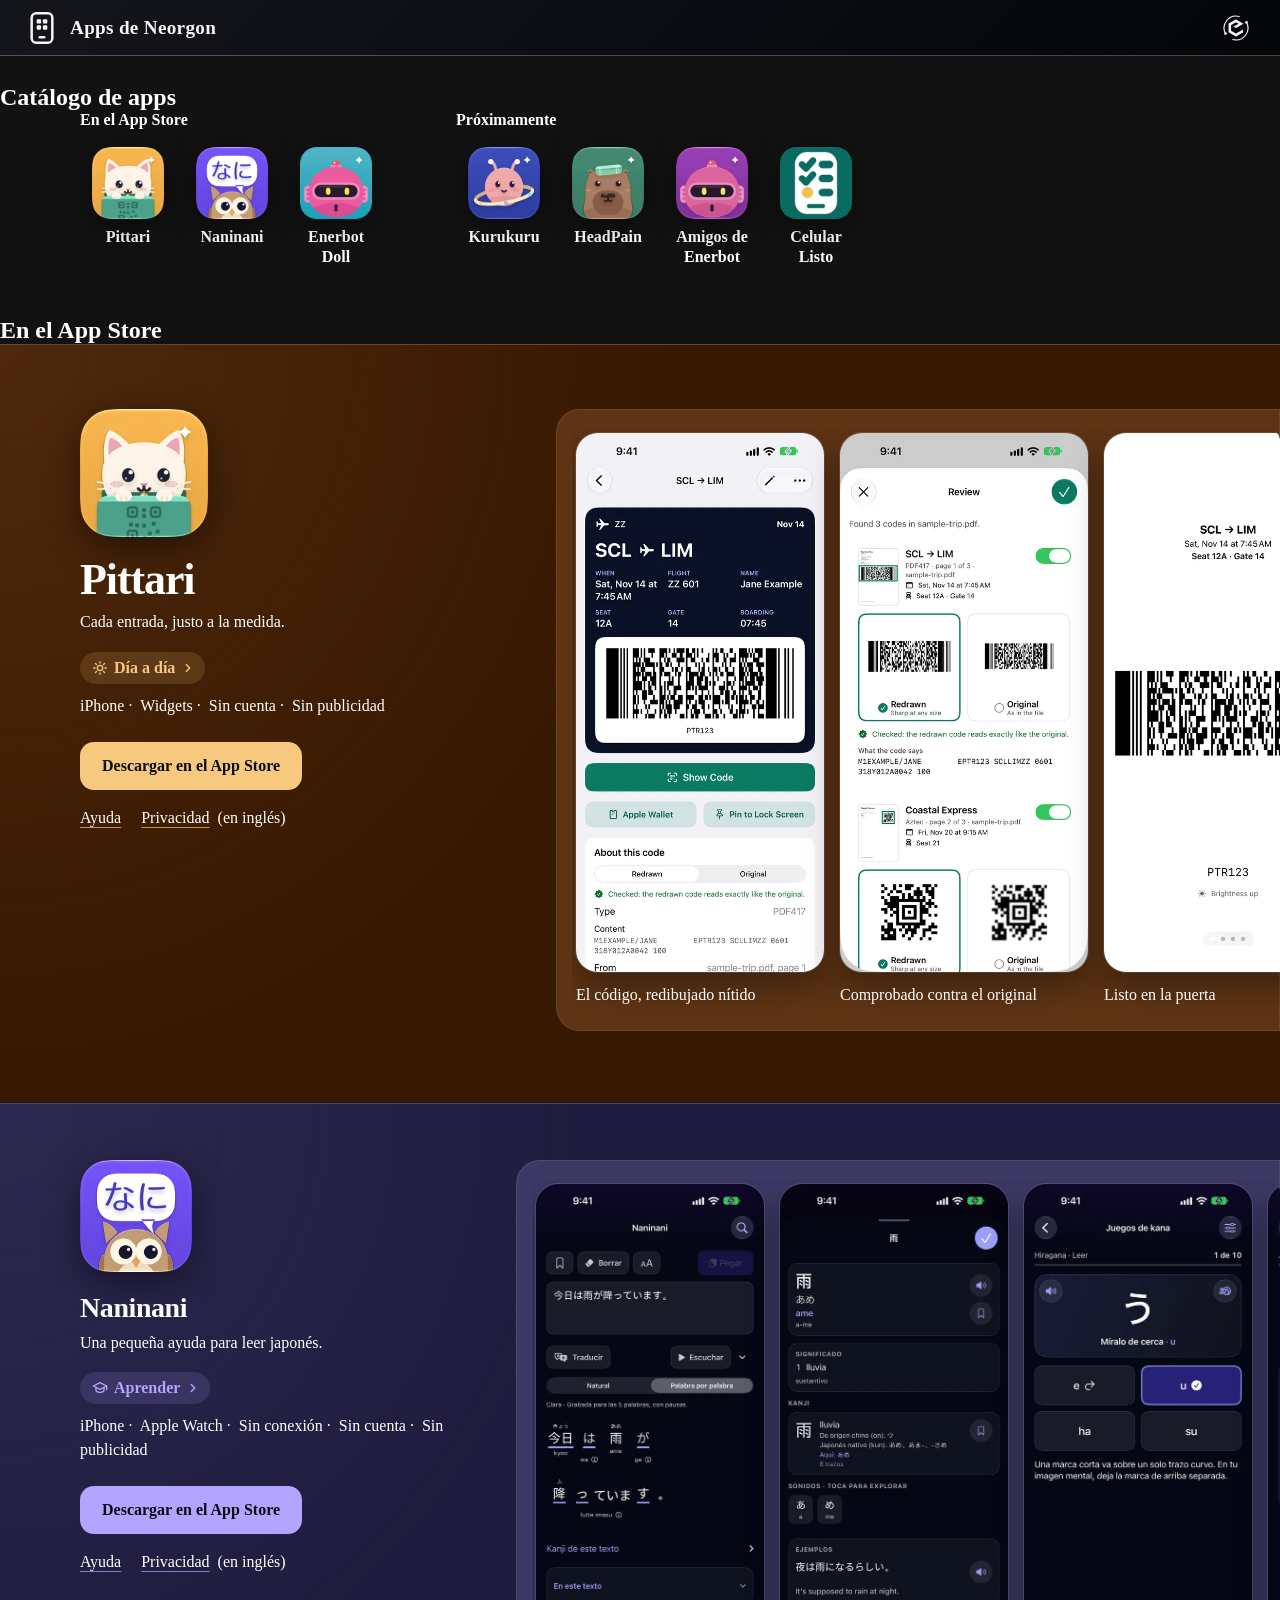
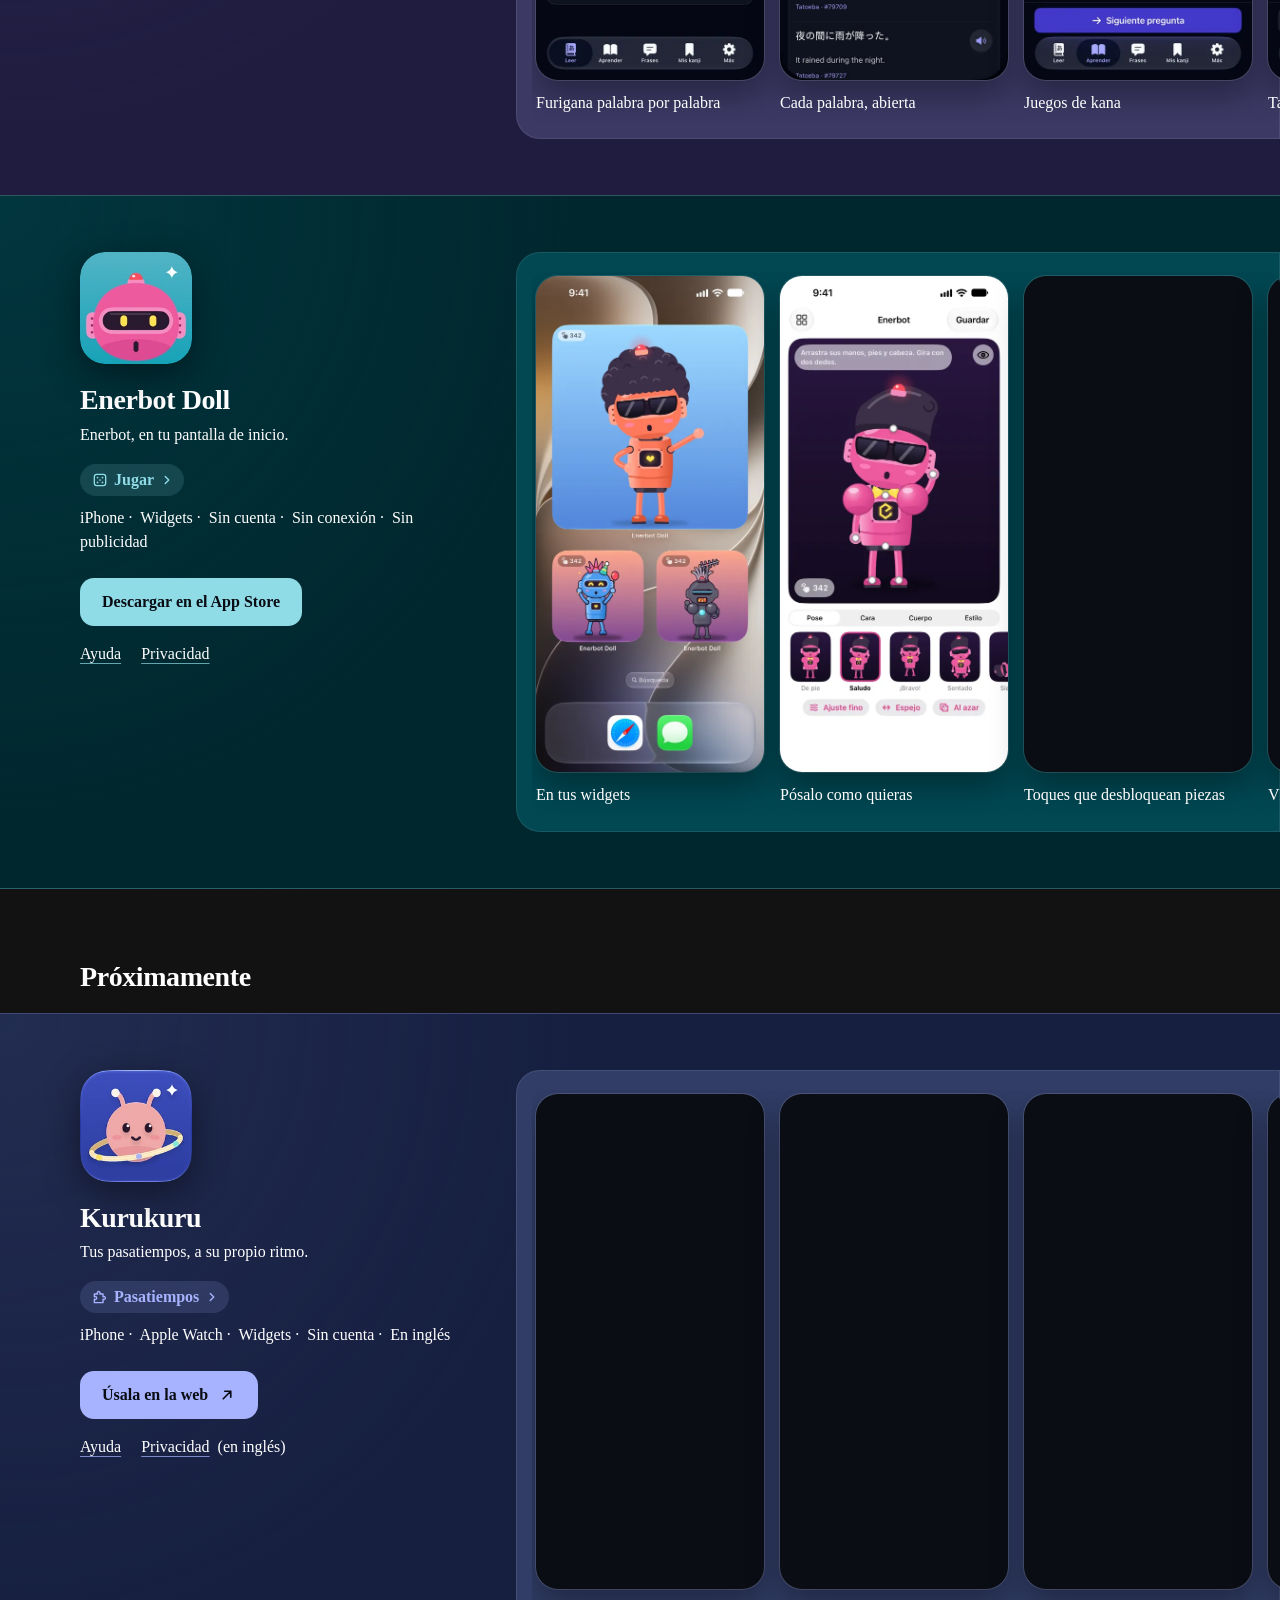
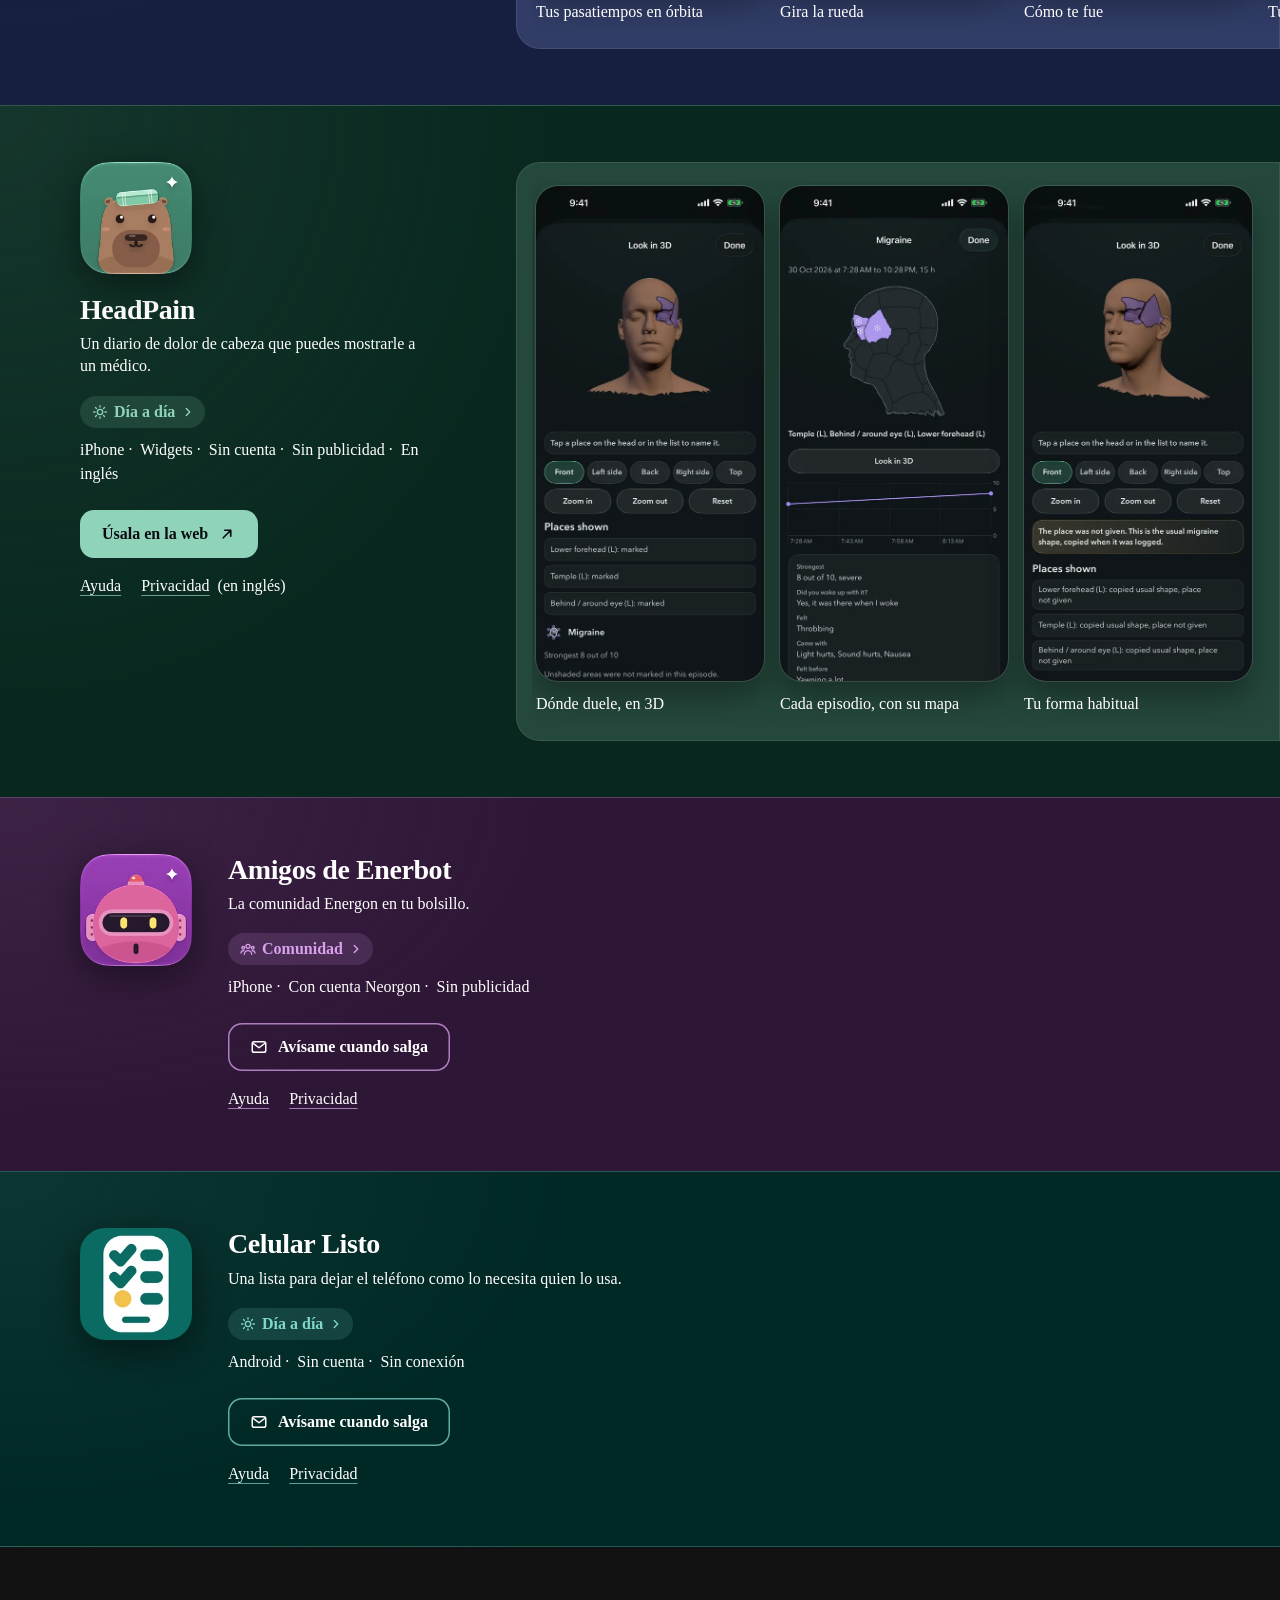
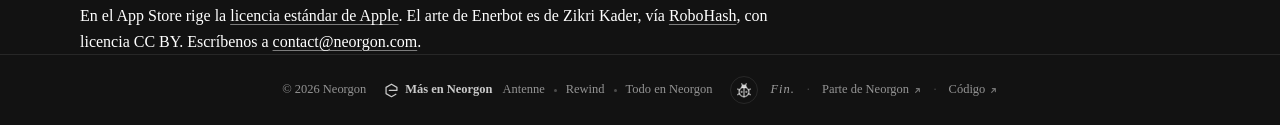
==== commit 24b665e4: "chore(kits): sync header, footer and beacon kits and stamp the category row Header Kit: a category c" ====
--- a/index.html
+++ b/index.html
@@ -58,6 +58,7 @@
        See packages/neorgon-ui/beacon/README.md. -->
   <meta name="neo-repo" content="https://github.com/energon-a-secas/apps-site">
   <meta name="beacon-site" content="apps-site">
+  <meta name="neo-category" content="neorgon">
   <link rel="stylesheet" href="css/neorgon-beacon.css">
   <script defer src="js/neorgon-beacon.js"></script>
   <!-- Written by tools/build-catalog.py from data/apps.json: edit the data, not the block. -->
@@ -375,6 +376,16 @@
 
   <footer class="neo-footer" data-footer-mode="minimal">
     <p>&copy; <span data-neo-year>2026</span> Neorgon</p>
+    <!-- neo-fleet:more -->
+    <nav class="neo-more" aria-label="Más en Neorgon" data-category="neorgon" data-label-en="Neorgon" data-label-es="Neorgon">
+      <span class="neo-more__label" aria-hidden="true"><svg class="neo-more__icon" viewBox="0 0 24 24" width="16" height="16" fill="none" stroke="currentColor" stroke-width="2" stroke-linecap="round" stroke-linejoin="round" aria-hidden="true" focusable="false"><path d="M8.5 12h12.2V7L12 2 3.3 7v10l8.7 5 7-4"/></svg><span class="neo-more__title">Más en Neorgon</span></span>
+      <ul class="neo-more__list">
+        <li><a href="https://antenne.neorgon.com/">Antenne</a></li>
+        <li><a href="https://rewind.neorgon.com/">Rewind</a></li>
+        <li><a class="neo-more__all" href="https://neorgon.com/neorgon/">Todo en Neorgon</a></li>
+      </ul>
+    </nav>
+    <!-- /neo-fleet:more -->
   </footer>
 
 </body>
--- a/css/neorgon-header.css
+++ b/css/neorgon-header.css
@@ -0,0 +1,1225 @@
+/* ══════════════════════════════════════════════════════════════
+   Neorgon Header Kit: header.css
+   Canonical source: packages/neorgon-ui/header/
+   Vendored per site as css/neorgon-header.css; do not edit copies.
+   Live CDN: https://cdn.neorgon.org/v1.0.0/header/header.css
+   ══════════════════════════════════════════════════════════════ */
+
+:root {
+  /* Geometry */
+  --header-h: 68px;
+  --header-h-app: 56px;
+  --header-control-h: 40px; /* every header control (buttons, ⋯, palette, home) shares this height */
+  /* Logo height. A token, not a literal, so a site can make the mark carry more
+     weight without forking the kit. Default 36px = the historical value, so
+     nothing changes for a site that never sets it. The bar is 68px with no
+     vertical padding, so ~52px is the practical ceiling before the mark starts
+     to look wedged against the edges. */
+  --header-logo-h: 36px;
+  --header-logo-h-mobile: 28px;
+
+  /* Palette: themes override these (see themes.css) */
+  --header-bg-start: #B015B0;
+  --header-bg-mid: #3D0080;
+  --header-bg-end: #040714;
+  /* Kept here for anything that references the composed gradient, but the
+     authoritative copy is re-declared on .header-bar below; see the note
+     there before changing either. */
+  --header-bg: linear-gradient(in oklch 135deg, var(--header-bg-start) 0%, var(--header-bg-mid) 50%, var(--header-bg-end) 100%);
+  --header-glass: rgba(0, 9, 18, .35);
+  --header-text: #f9f9f9;
+  --header-text-dim: rgba(255, 255, 255, .72);
+  --header-border: rgba(255, 255, 255, .07);
+  --header-border-strong: rgba(255, 255, 255, .22);
+  --header-accent: #e879f9;
+  --header-menu-bg: #10142a;
+  --header-menu-hover: rgba(255, 255, 255, .08);
+
+  /* Focus ring: near-white with a whisper of the brand hue so it never
+     reads as a stray browser default. 5.77:1 (bright end) to 17.98:1
+     (dark end) against the bar, 16.54:1 on the menu. Themes may override. */
+  --header-focus: oklch(0.97 0.02 320);
+  --header-focus-w: 2px;
+
+  /* Icon sizing. Two tokens: a filled glyph reads heavier than a stroked
+     one in the same box, so the solid home icon is set smaller to match
+     optically. */
+  --header-icon: 22px;        /* stroked glyphs (palette) */
+  --header-icon-solid: 20px;  /* filled glyphs (home) */
+
+  /* ease-out-quart: fast start, long settle, no overshoot. */
+  --header-ease: cubic-bezier(.22, 1, .36, 1);
+  --header-ease-in: cubic-bezier(.55, 0, 1, .45);
+}
+
+/* Colour judgements about the DEFAULT gradient specifically. Scoped to
+   html:not([data-theme]) because themes.css sets these per theme at the
+   same specificity as :root, so a :root override here would silently
+   overwrite all five palettes. Every consumer below pairs them with a
+   var() fallback to the theme's own token. */
+html:not([data-theme]) {
+  /* --header-border-strong (.22) measures 1.91-1.95:1 on the bar, below
+     the 3:1 WCAG 1.4.11 needs for a control boundary. .42 gives 3.73-4.02:1. */
+  --header-control-border: rgba(255, 255, 255, .42);
+
+  /* --header-bg-end (#040714) is identical to the standard page
+     background, so a flat hairline measures 1.14:1 on the right half.
+     The bar's luminance swings 43x left-to-right, so the edge ramps too. */
+  --header-edge-from: rgba(255, 255, 255, .10);
+  --header-edge-to: rgba(255, 255, 255, .34);
+
+  /* .72 measures 4.14:1 at the start of the subtitle span, below AA.
+     Split from the icon colour, which only needs 3:1 as non-text. */
+  --header-text-dim: rgba(255, 255, 255, .82);
+  --header-icon-color: rgba(255, 255, 255, .78);
+}
+
+/* ── The sticky offset ───────────────────────────────────────────
+   --neo-sticky-top is how much of the viewport's top the header covers
+   right now. header.js keeps it exact (it measures the bar, and drops to 0
+   while auto-hide or the Keys Kit's H toggle has the bar away); these rules
+   are the value before it runs, and with JS off. Rails, scope strips and
+   scroll-margin-top read it instead of hardcoding 56px or 68px:
+
+     .rail { position: sticky; top: var(--neo-sticky-top, 0px); }
+     h2[id] { scroll-margin-top: calc(var(--neo-sticky-top, 0px) + 12px); }
+
+   The kit sets no scroll-padding of its own: many sites already offset
+   their anchors with scroll-margin-top, and the two add up. */
+:root { --neo-sticky-top: 0px; }
+:root:has(.header-bar) { --neo-sticky-top: var(--header-h); }
+:root:has(.header-bar[data-header-mode="app"]) { --neo-sticky-top: var(--header-h-app); }
+:root[data-chrome="off"]:has(.header-bar) { --neo-sticky-top: 0px; }
+
+/* ══════════════════════════════════════════════════════════════
+   SKINS: site-level identity, opt-in per site
+   ────────────────────────────────────────────────────────────
+   A skin replaces the default magenta gradient for ONE site whose
+   own palette clashes with it. Set it in the site's markup:
+
+     <header class="header-bar" data-header-mode="content"
+             data-header-skin="brass">
+
+   This is NOT the theme system. Precedence, by design:
+
+     visitor choice (?theme= / cookie)  >  season (CDN)  >  skin  >  kit default
+
+   A site that should sit out every season keeps its skin with
+   `<html lang="en" data-season="off">` (see season.css). That declines
+   the fleet's decoration only; a visitor's ?theme= still wins.
+
+   Named skins below are the reusable ones. For a one-off palette no
+   other site would share, use `data-header-skin="custom"` and declare
+   the tokens in the site's own CSS; contract at the end of this block.
+
+   Two cascade facts make that ordering work, and both are easy to
+   get wrong:
+
+   1. A declaration ON .header-bar beats a value INHERITED from
+      <html>, whatever the specificity. Visitor themes declare on
+      <html>, so every skin is scoped `html:not([data-theme])`:
+      the moment a visitor picks a theme, all skins stop matching.
+   2. Season rules in season.css carry a matching
+      `[data-header-skin]` selector one step more specific than the
+      skin rules below, so an armed season still flips skinned
+      sites. Do not raise the specificity here without raising it
+      there too, or skinned sites will silently sit out the season.
+
+   3. The Footer Kit's pieces (.neo-footer, and .neo-top and .neo-modal,
+      which it appends to <body>) and the Beacon link sit outside
+      .header-bar, so a skin declared only on the bar never reaches
+      their focus rings and borders (queue #156). Every skin rule
+      therefore names them too, behind `:has()` on <html>. That item is
+      wrapped in `:is()` because :is() forgives a selector it cannot
+      parse: a browser without :has() drops that one item, not the
+      whole rule and with it the header's own skin. `:where()` inside
+      :has() keeps it at (0,2,1), under an armed season's (0,3,2)
+      pieces rule in season.css. The footer and beacon resolve the
+      tokens on those pieces; see "Header-derived tokens" in footer.css.
+
+   Each skin also sets --header-focus, a near-white in its own hue, so
+   the header's focus rings and the Beacon's stop being the default's
+   pink on a skinned site.
+
+   Each skin re-tunes the edge ramp and control border for its own
+   surface; those defaults are calibrated to the magenta gradient
+   and are wrong on a black bar.
+   ══════════════════════════════════════════════════════════════ */
+
+/* ink: near-black neutral. The default choice for a site whose
+   palette the magenta gradient fights. */
+html:not([data-theme]) .header-bar[data-header-skin="ink"],
+:is(html:not([data-theme]):has(:where(.header-bar[data-header-skin="ink"])) :is(.neo-footer, .neo-top, .neo-modal, .neo-beacon-link)) {
+  --header-focus: oklch(0.97 0.01 255);
+  --header-bg-start: #14161c;
+  --header-bg-mid: #0b0d12;
+  --header-bg-end: #050609;
+  --header-glass: rgba(10, 12, 16, .55);
+  --header-accent: #cbd5e1;
+  --header-text: #f4f4f5;
+  --header-text-dim: rgba(255, 255, 255, .78);
+  --header-icon-color: rgba(255, 255, 255, .74);
+  --header-border: rgba(255, 255, 255, .09);
+  --header-border-strong: rgba(255, 255, 255, .24);
+  --header-control-border: rgba(255, 255, 255, .44);
+  --header-menu-bg: #14161c;
+  --header-menu-hover: rgba(255, 255, 255, .09);
+  /* A near-black bar sits close to the page in luminance at BOTH ends,
+     so the edge has to be brighter than the gradient's ramp. */
+  --header-edge-from: rgba(255, 255, 255, .26);
+  --header-edge-to: rgba(255, 255, 255, .26);
+}
+
+/* carbon: flat true black, no gradient. The most restrained option;
+   the hairline does all the separating. */
+html:not([data-theme]) .header-bar[data-header-skin="carbon"],
+:is(html:not([data-theme]):has(:where(.header-bar[data-header-skin="carbon"])) :is(.neo-footer, .neo-top, .neo-modal, .neo-beacon-link)) {
+  --header-focus: oklch(0.97 0 0);
+  --header-bg-start: #08080a;
+  --header-bg-mid: #08080a;
+  --header-bg-end: #08080a;
+  --header-glass: rgba(0, 0, 0, .6);
+  --header-accent: #e5e5e5;
+  --header-text: #fafafa;
+  --header-text-dim: rgba(255, 255, 255, .76);
+  --header-icon-color: rgba(255, 255, 255, .72);
+  --header-border: rgba(255, 255, 255, .12);
+  --header-border-strong: rgba(255, 255, 255, .26);
+  --header-control-border: rgba(255, 255, 255, .46);
+  --header-menu-bg: #101012;
+  --header-menu-hover: rgba(255, 255, 255, .1);
+  --header-edge-from: rgba(255, 255, 255, .3);
+  --header-edge-to: rgba(255, 255, 255, .3);
+}
+
+/* brass: warm dark, tuned to incident-runbook's #b8935f / #d8b280
+   accents and its #040714 page background. */
+html:not([data-theme]) .header-bar[data-header-skin="brass"],
+:is(html:not([data-theme]):has(:where(.header-bar[data-header-skin="brass"])) :is(.neo-footer, .neo-top, .neo-modal, .neo-beacon-link)) {
+  --header-focus: oklch(0.97 0.02 75);
+  --header-bg-start: #2a2114;
+  --header-bg-mid: #16120c;
+  --header-bg-end: #040714;
+  --header-glass: rgba(22, 18, 12, .5);
+  --header-accent: #d8b280;
+  --header-text: #f7f3ea;
+  --header-text-dim: rgba(247, 243, 234, .8);
+  --header-icon-color: rgba(216, 178, 128, .86);
+  --header-border: rgba(216, 178, 128, .2);
+  --header-border-strong: rgba(216, 178, 128, .38);
+  --header-control-border: rgba(216, 178, 128, .55);
+  --header-menu-bg: #17130d;
+  --header-menu-hover: rgba(216, 178, 128, .14);
+  --header-edge-from: rgba(216, 178, 128, .22);
+  --header-edge-to: rgba(216, 178, 128, .34);
+}
+
+/* slate: cool blue-grey. Neutral without going fully black. */
+html:not([data-theme]) .header-bar[data-header-skin="slate"],
+:is(html:not([data-theme]):has(:where(.header-bar[data-header-skin="slate"])) :is(.neo-footer, .neo-top, .neo-modal, .neo-beacon-link)) {
+  --header-focus: oklch(0.97 0.02 230);
+  --header-bg-start: #33415a;
+  --header-bg-mid: #1e293b;
+  --header-bg-end: #0b1120;
+  --header-glass: rgba(15, 23, 42, .5);
+  --header-accent: #7dd3fc;
+  --header-text: #f1f5f9;
+  --header-text-dim: rgba(241, 245, 249, .8);
+  --header-icon-color: rgba(226, 232, 240, .78);
+  --header-border: rgba(148, 163, 184, .2);
+  --header-border-strong: rgba(148, 163, 184, .36);
+  --header-control-border: rgba(203, 213, 225, .5);
+  --header-menu-bg: #16202f;
+  --header-menu-hover: rgba(148, 163, 184, .16);
+  --header-edge-from: rgba(148, 163, 184, .18);
+  --header-edge-to: rgba(148, 163, 184, .34);
+}
+
+/* aurora: deep teal into cyan. For data/monitoring surfaces. */
+html:not([data-theme]) .header-bar[data-header-skin="aurora"],
+:is(html:not([data-theme]):has(:where(.header-bar[data-header-skin="aurora"])) :is(.neo-footer, .neo-top, .neo-modal, .neo-beacon-link)) {
+  --header-focus: oklch(0.97 0.02 205);
+  --header-bg-start: #0e7490;
+  --header-bg-mid: #0a3d4d;
+  --header-bg-end: #040714;
+  --header-glass: rgba(8, 51, 68, .5);
+  --header-accent: #67e8f9;
+  --header-text: #ecfeff;
+  --header-text-dim: rgba(236, 254, 255, .82);
+  --header-icon-color: rgba(165, 243, 252, .82);
+  --header-border: rgba(103, 232, 249, .2);
+  --header-border-strong: rgba(103, 232, 249, .36);
+  --header-control-border: rgba(165, 243, 252, .5);
+  --header-menu-bg: #07222c;
+  --header-menu-hover: rgba(103, 232, 249, .14);
+  --header-edge-from: rgba(103, 232, 249, .2);
+  --header-edge-to: rgba(103, 232, 249, .32);
+}
+
+/* ember: warm amber into rust. For alert/ops surfaces that want
+   warmth without reading as the danger theme. */
+html:not([data-theme]) .header-bar[data-header-skin="ember"],
+:is(html:not([data-theme]):has(:where(.header-bar[data-header-skin="ember"])) :is(.neo-footer, .neo-top, .neo-modal, .neo-beacon-link)) {
+  --header-focus: oklch(0.97 0.02 85);
+  --header-bg-start: #9a3412;
+  --header-bg-mid: #4a1608;
+  --header-bg-end: #040714;
+  --header-glass: rgba(74, 22, 8, .5);
+  --header-accent: #fbbf24;
+  --header-text: #fff7ed;
+  --header-text-dim: rgba(255, 247, 237, .82);
+  --header-icon-color: rgba(253, 230, 138, .84);
+  --header-border: rgba(251, 191, 36, .2);
+  --header-border-strong: rgba(251, 191, 36, .36);
+  --header-control-border: rgba(253, 230, 138, .5);
+  --header-menu-bg: #23120a;
+  --header-menu-hover: rgba(251, 191, 36, .14);
+  --header-edge-from: rgba(251, 191, 36, .2);
+  --header-edge-to: rgba(251, 191, 36, .32);
+}
+
+/* jade: clinical emerald. Tuned to headpain-site's #059669 / #10b981
+   accents on its #040714 page. For calm medical/health surfaces where
+   both the magenta default and ember's warning-warmth read wrong. */
+html:not([data-theme]) .header-bar[data-header-skin="jade"],
+:is(html:not([data-theme]):has(:where(.header-bar[data-header-skin="jade"])) :is(.neo-footer, .neo-top, .neo-modal, .neo-beacon-link)) {
+  --header-focus: oklch(0.97 0.02 165);
+  --header-bg-start: #065f46;
+  --header-bg-mid: #043b2c;
+  --header-bg-end: #040714;
+  --header-glass: rgba(4, 59, 44, .5);
+  --header-accent: #6ee7b7;
+  --header-text: #ecfdf5;
+  --header-text-dim: rgba(236, 253, 245, .82);
+  --header-icon-color: rgba(167, 243, 208, .84);
+  --header-border: rgba(110, 231, 183, .2);
+  --header-border-strong: rgba(110, 231, 183, .36);
+  --header-control-border: rgba(167, 243, 208, .5);
+  --header-menu-bg: #08251c;
+  --header-menu-hover: rgba(110, 231, 183, .14);
+  --header-edge-from: rgba(110, 231, 183, .2);
+  --header-edge-to: rgba(110, 231, 183, .32);
+}
+
+/* The named skins compose their gradient in oklab, not oklch.
+   oklch carries a hue, and a stop with almost no chroma has a hue that is
+   "powerless": the browser borrows the neighbouring stop's hue instead,
+   from each side. brass's near-neutral mid (#16120c) took the brown hue on
+   its left and the navy hue on its right, so the bar changed colour in one
+   step along the 50% line: the brown-to-navy diagonal near x=700 on
+   Releve's and apps-site's headers. Measured on a 1440px bar: the largest
+   one-step change in OKLab a/b was 24.4 (x1000) in oklch and 1.8 in oklab;
+   every other skin measures 0.7 to 3.2 either way, and oklab lowers it for
+   aurora, ember and jade too. These skins are dark, low-chroma ramps with
+   no hue sweep to keep. The default gradient and the visitor themes stay
+   in oklch, where the sweep is the design.
+   Scope: (0,3,1), the skins' own weight. An armed season's skinned rule
+   re-asserts its oklch gradient at (0,4,2), so seasons look the same on a
+   skinned site as anywhere else. `custom` is left alone: the site chose
+   those stops under oklch. */
+html:not([data-theme]) .header-bar:is([data-header-skin="ink"], [data-header-skin="carbon"],
+  [data-header-skin="brass"], [data-header-skin="slate"], [data-header-skin="aurora"],
+  [data-header-skin="ember"], [data-header-skin="jade"]) {
+  --header-bg: linear-gradient(in oklab 135deg, var(--header-bg-start) 0%, var(--header-bg-mid) 50%, var(--header-bg-end) 100%);
+}
+
+/* ── custom: a site-authored skin ────────────────────────────────
+   For a one-off palette that no named skin fits and that no other
+   site would reuse. The kit deliberately ships NO tokens for this
+   value: the site supplies them, and the kit stays out of the way.
+
+     <header class="header-bar" data-header-skin="custom">
+
+   In the site's own css/style.css, copy this selector EXACTLY: the
+   scoping and the specificity are the whole contract:
+
+     html:not([data-theme]) .header-bar[data-header-skin="custom"],
+     html:not([data-theme]) :is(.neo-footer, .neo-top, .neo-modal, .neo-beacon-link) {
+       --header-focus: …;
+       --header-bg-start: …;  --header-bg-mid: …;  --header-bg-end: …;
+       --header-accent: …;    --header-text: …;    --header-text-dim: …;
+       --header-icon-color: …; --header-border: …; --header-border-strong: …;
+       --header-control-border: …; --header-menu-bg: …; --header-menu-hover: …;
+       --header-edge-from: …; --header-edge-to: …;
+     }
+
+   Why that exact selector, and nothing shorter:
+     · `html:not([data-theme])` makes the skin collapse the instant a
+       visitor picks a theme. Drop it and the site ignores ?theme=.
+     · `[data-header-skin="custom"]` puts it at (0,3,1), above the
+       kit default, below an armed season's (0,4,2) skin variant. A
+       bare `.header-bar { --header-bg-start: … }` is only (0,1,0)
+       and the kit's own defaults would beat it.
+     · The second line hands the same tokens to the Footer Kit's
+       pieces and the Beacon link, which sit outside the bar. Without
+       it the footer's focus rings stay the kit's magenta (queue #156).
+       It is (0,2,1), below an armed season's (0,3,2) pieces rule, so
+       a season still re-skins the footer. A site that only skins a
+       page with no footer can leave it out.
+   Set only the three gradient stops if that is all that clashes; the
+   bar re-composes --header-bg from them (see .header-bar below).
+   Only the three stops + accent are usually enough, but re-tune the
+   edge ramp too if the bar is much darker or lighter than the default
+   magenta, which those values are calibrated against. */
+
+/* ── Bar ─────────────────────────────────────────────────────── */
+.header-bar {
+  position: sticky;
+  top: 0;
+  z-index: var(--z-sticky-header, 200);
+  display: flex;
+  align-items: center;
+  gap: var(--space-3, 12px);
+  height: var(--header-h);
+  padding: 0 var(--space-6, 24px);
+  /* Re-composed HERE, not only at :root. A custom property's var()
+     references resolve on the element where that property is declared, so a
+     --header-bg built at :root bakes in :root's start/mid/end and ignores any
+     override made further down the tree. Declaring it on .header-bar means
+     skins (and any site override on the bar) only need to set the three
+     stops. Themes still work: they set the stops on <html>, which inherits
+     down to here before this resolves. */
+  --header-bg: linear-gradient(in oklch 135deg, var(--header-bg-start) 0%, var(--header-bg-mid) 50%, var(--header-bg-end) 100%);
+  background: var(--header-bg);
+  border-bottom: 1px solid var(--header-border);
+  color: var(--header-text);
+  --header-h-cur: var(--header-h);
+}
+
+/* Bottom edge as a ramp, not a flat hairline (see --header-edge-*).
+   Degrades to the theme's flat --header-border where unsupported or
+   where a theme defines no ramp of its own. */
+html:not([data-theme]) .header-bar {
+  border-image: linear-gradient(
+    to right,
+    var(--header-edge-from, rgba(255, 255, 255, .10)),
+    var(--header-edge-to, rgba(255, 255, 255, .34))
+  ) 1;
+}
+/* Hub is a floating glass plate, not a band welded to the page; the
+   ramp would read as a seam. */
+html:not([data-theme]) .header-bar[data-header-mode="hub"] {
+  border-image: none;
+  border-bottom-color: var(--header-border);
+}
+
+/* Mode: hub, transparent cozy glass, no gradient */
+.header-bar[data-header-mode="hub"] {
+  background: var(--header-glass);
+  backdrop-filter: blur(12px);
+  -webkit-backdrop-filter: blur(12px);
+}
+
+/* Mode: app, slim, auto-hides on scroll down (JS toggles .header-hidden) */
+.header-bar[data-header-mode="app"] {
+  height: var(--header-h-app);
+  --header-h-cur: var(--header-h-app);
+}
+
+/* Auto-hide. `app` mode has it by definition; every other mode opts in with
+   data-header-autohide="on" and keeps its own height and background. */
+.header-bar[data-header-mode="app"],
+.header-bar[data-header-autohide="on"] {
+  transition: transform .26s var(--header-ease, ease);
+}
+/* Leaving accelerates away; returning decelerates in. Same budget. */
+.header-bar[data-header-mode="app"].header-hidden,
+.header-bar[data-header-autohide="on"].header-hidden {
+  transform: translateY(-100%);
+  transition-duration: .2s;
+  transition-timing-function: var(--header-ease-in, ease);
+}
+/* Keyboard focus entering a hidden bar reveals it: focus must never sit
+   on an off-screen control (WCAG 2.4.7, and 2.2's 2.4.11). header.js
+   drops the class on focusin so the next scroll decision agrees with
+   what is painted; this rule covers the frame in between. */
+.header-bar.header-hidden:focus-within { transform: none; }
+
+/* ── Logo block ──────────────────────────────────────────────── */
+.header-logo {
+  display: flex;
+  align-items: center;
+  gap: 10px;
+  flex-shrink: 0;
+  min-width: 0;
+}
+.header-logo-img {
+  height: var(--header-logo-h, 36px);
+  width: auto;
+  flex-shrink: 0;
+  display: block;
+  transition: transform .28s var(--header-ease, ease);
+}
+/* The raster fallback still needs forcing white; the injected vector must not
+   be filtered, because it already inherits the header's own text colour and
+   inverting it would undo exactly the thing it was swapped in to fix. */
+img.header-logo-img { filter: brightness(0) invert(1); }
+svg.header-logo-mark { color: var(--header-text); fill: currentColor; width: auto; }
+/* A site that ships its own mark gets it as a mask over currentColor, so the
+   glyph follows the header's text colour exactly as the inline svg does. An
+   <img> could not: it paints its own pixels and ignores the cascade. */
+.header-logo-own {
+  /* Width tracks height rather than restating the token: .header-logo-img
+     already sets height, and it drops to --header-logo-h-mobile under 700px.
+     Pinning width to the desktop value gave a 36x28 box on a phone. */
+  aspect-ratio: 1;
+  width: auto;
+  /* Declared, not inherited. `background: currentColor` resolves against
+     whatever the ancestor set, and the logo is always inside an <a>: on a site
+     whose logo anchor carries no class, that ancestor is an unstyled link and
+     currentColor is the UA's #0000EE. The mark then paints link-blue, silently,
+     because nothing in the page is wrong enough to throw. Every fleet site
+     happens to wrap the logo in .header-title-link (which the kit gives
+     color: inherit), so this only surfaced when ops-console adopted the kit
+     with a bare <a>. Stating the colour here makes the mask independent of the
+     markup around it, which is the contract the rest of the kit already keeps. */
+  color: var(--header-text);
+  background: currentColor;
+  /* The image itself is set inline by header.js, derived from the manifest
+     link, because a fleet site is served at its domain root and a kit showcase
+     is not. Only the parts that do not vary live here. */
+  -webkit-mask-position: center; mask-position: center;
+  -webkit-mask-size: contain;    mask-size: contain;
+  -webkit-mask-repeat: no-repeat; mask-repeat: no-repeat;
+}
+.header-logo-img:hover,
+.header-title-link:hover .header-logo-img { transform: scale(1.06) rotate(-4deg); }
+
+/* min-height also fixes a target-size failure: at <=700px the subtitle is
+   hidden and this link collapses to 22px, under the 24px WCAG 2.5.8
+   minimum. The parent centres it, so it grows symmetrically, with no shift. */
+.header-title-link {
+  text-decoration: none;
+  color: inherit;
+  min-width: 0;
+  display: flex;
+  flex-direction: column;
+  justify-content: center;
+  min-height: var(--header-control-h);
+}
+/* Current contract: mark + name are ONE anchor to the site's own home
+   (the img rides inside .header-title-link with alt=""), so the link's
+   accessible name is the title text and the logo stops being a second,
+   differently-behaved link. Scoped with :has() so the retired two-anchor
+   markup keeps rendering unchanged wherever it still exists. */
+.header-title-link:has(> .header-logo-img, > picture) {
+  flex-direction: row;
+  align-items: center;
+  gap: 10px;
+}
+.header-title-wrap {
+  display: flex;
+  flex-direction: column;
+  justify-content: center;
+  min-width: 0;
+}
+/* The one visible cue that the name is a control: the title warms to the
+   accent on hover. Kept subtle; the cursor and the logo tilt do the rest. */
+.header-logo h1 { transition: color .2s var(--header-ease, ease); }
+.header-title-link:hover h1 { color: var(--header-accent); }
+/* rem, not em: a shared component must not rescale because a site set its
+   own body font-size. 1.2rem == 19.2px == today's rendered size.
+
+   `margin: 0` for the same reason, and it is load-bearing: the UA gives h1
+   `.67em 0`, which at this size is 12.86px above and below. The kit never
+   reset it, so the title block came out 67px inside app mode's fixed 56px
+   bar: the title rode high and the subtitle hung out of the header into the
+   page. It looked fine on most sites only because they link the CDN
+   `styles/base.css`, whose `*` reset zeroed it for us; the sites that don't
+   (headpain, autopilot, references-api in app mode) showed the real geometry. */
+.header-logo h1 {
+  margin: 0;
+  font-size: 1.2rem;
+  font-weight: 600;
+  line-height: 1.2;
+  letter-spacing: .015em;
+  color: var(--header-text);
+  white-space: nowrap;
+}
+/* All four sides declared, so a site that authors the subtitle as a <p>
+   rather than a <div> does not reintroduce the same UA margin. */
+.header-subtitle {
+  font-size: .8125rem;
+  line-height: 1.25;
+  color: var(--header-text-dim);
+  font-weight: 500;
+  margin: 2px 0 0;
+  letter-spacing: .005em;
+  white-space: nowrap;
+}
+
+/* Epigraph: the animating half of a bilingual subtitle. The glyph churn is
+   decoration, so it is aria-hidden and .neo-epi-sr carries the real sentence
+   for assistive tech. Both live inside .header-subtitle, which keeps the
+   existing nowrap and mobile-hide behaviour unchanged. */
+.neo-epi { font-variant-ligatures: none; }
+.neo-epi-sr {
+  position: absolute;
+  width: 1px; height: 1px;
+  margin: -1px; padding: 0; border: 0;
+  overflow: hidden;
+  clip-path: inset(50%);
+  white-space: nowrap;
+}
+
+/* ── Right cluster: actions + theme toggle + home ────────────── */
+.header-right {
+  margin-left: auto;
+  display: flex;
+  align-items: center;
+  gap: var(--space-2, 8px);
+  min-width: 0;
+}
+
+.header-actions {
+  display: flex;
+  align-items: center;
+  gap: var(--space-2, 8px);
+  position: relative; /* overflow .header-menu anchors here */
+  min-width: 0;
+}
+.header-actions .btn,
+.header-actions .nav-link {
+  white-space: nowrap;
+  flex-shrink: 0;
+}
+/* Uniform control row: direct action children match the icon buttons'
+   height so Share / ⋯ / palette / home read as one correlative strip.
+   (Direct-child only: items moved into the ⋯ menu keep menu styling.) */
+.header-actions > .btn,
+.header-actions > .nav-link,
+.header-actions > button,
+.header-actions > a {
+  height: var(--header-control-h);
+  min-height: 0; /* neutralize site-level control minimums (e.g. --control-height) */
+  box-sizing: border-box;
+  display: inline-flex;
+  align-items: center;
+}
+
+/* Same guarantee one level down, for the kit's own grouping idiom.
+   header.js already knows .header-btn-group as a unit that travels into the ⋯
+   menu whole; the geometry rule above did not, so a grouped button kept its
+   own height and the row went ragged: pathfinder shipped 37px Fit/Clear
+   buttons flanked by 40px icon controls. Scoped to a group still sitting in
+   the bar: once the ⋯ menu adopts it the selector stops matching and menu
+   styling takes over, which is the same boundary the direct-child rule draws.
+   Deliberately NOT `> div > *`: battlecard's .bc-menu-wrap holds dropdown
+   items that are not bar controls and must not be stretched to 40px. */
+.header-actions > .header-btn-group > .btn,
+.header-actions > .header-btn-group > .nav-link,
+.header-actions > .header-btn-group > button,
+.header-actions > .header-btn-group > a {
+  height: var(--header-control-h);
+  min-height: 0;
+  box-sizing: border-box;
+  display: inline-flex;
+  align-items: center;
+}
+
+/* Appearance fallback for action buttons.
+   The kit enforces geometry on .header-actions children but never styled
+   them, so a site that uses the canonical .btn / .nav-link classes without
+   defining them renders a raw browser button inside the header
+   (incident-runbook hit exactly this). Wrapped in :where() so the whole
+   rule has ZERO specificity: every site's own .btn/.nav-link styling
+   still wins, and this only shows through where nothing else applies. */
+:where(.header-actions) > :where(.btn, .nav-link, button, a) {
+  padding: 0 12px;
+  border: 1px solid var(--header-border-strong);
+  border-radius: 6px;
+  background: transparent;
+  color: var(--header-text);
+  font: inherit;
+  font-size: .875rem;
+  font-weight: 500;
+  line-height: 1;
+  text-decoration: none;
+  cursor: pointer;
+  transition: background .2s var(--header-ease, ease),
+              border-color .2s var(--header-ease, ease);
+}
+:where(.header-actions) > :where(.btn, .nav-link, button, a):hover {
+  background: var(--header-menu-hover);
+  border-color: var(--header-control-border, var(--header-border-strong));
+}
+
+/* An icon-only control has no label to pad around, and the fallback above
+   assumes there is one. Its 12px side padding lands inside a border-box
+   control the site already sized square, leaving 40 - 24 - 2 = 14px of
+   content, and an SVG is a flex item that will shrink into it. neorgon-site's
+   GitHub mark rendered 14x26 and hiring-pack's 10x24 before this rule.
+
+   Specificity note, because it is not what the :where() wrapper suggests:
+   :has() is NOT zero-specificity: it takes the specificity of its most
+   specific argument, so `svg:only-child` puts this selector at (0,1,1), the
+   same weight as the `.header-actions > a` geometry rule above and ABOVE a
+   site's single-class `.header-link { width: 36px }`. That is deliberate and
+   matches the contract: the uniform control row is kit-owned, and a site that
+   truly needs different geometry sets --header-control-h rather than
+   restyling the control. hiring-pack declared 36px and now renders 40px. */
+:where(.header-actions) > :where(.btn, .nav-link, button, a):has(> svg:only-child) {
+  padding: 0;
+  width: var(--header-control-h);
+  justify-content: center;
+}
+
+/* …and the fallback's border does not belong on one either. .header-home is
+   an unboxed glyph, so a site that styles neither ends up with a boxed icon
+   sitting next to an unboxed one in the same row (hiring-pack shipped exactly
+   that pair). Geometry above is kit-owned at (0,1,1); appearance is not: the
+   extra :where() flattens this to zero specificity, so pathfinder and
+   cartograph, whose icon buttons are deliberately boxed to match the text
+   buttons beside them, keep their border on a single class. */
+:where(.header-actions > :where(.btn, .nav-link, button, a):has(> svg:only-child)),
+:where(.header-actions > :where(.btn, .nav-link, button, a):has(> svg:only-child)):hover {
+  border-color: transparent;
+}
+
+/* Belt and braces for the same failure: whatever padding a site declares, an
+   icon inside a header control is never the thing that gives way. Carries real
+   specificity on purpose: a squeezed icon is always a bug, never a choice. */
+.header-actions > .btn > svg,
+.header-actions > .nav-link > svg,
+.header-actions > button > svg,
+.header-actions > a > svg {
+  flex: none;
+}
+
+/* ── Theme toggle ────────────────────────────────────────────── */
+.header-theme { position: relative; display: flex; }
+.header-theme-toggle {
+  display: inline-flex;
+  align-items: center;
+  justify-content: center;
+  width: var(--header-control-h);
+  height: var(--header-control-h);
+  padding: 0;
+  border: 1px solid var(--header-control-border, var(--header-border-strong));
+  border-radius: 6px;
+  background: transparent;
+  color: var(--header-icon-color, var(--header-text-dim));
+  cursor: pointer;
+  transition: color .2s, border-color .2s, background .2s;
+}
+.header-theme-toggle:hover,
+.header-theme-toggle[aria-expanded="true"] {
+  color: var(--header-text);
+  border-color: var(--header-border-strong);
+  background: var(--header-menu-hover);
+}
+.header-theme-toggle svg {
+  width: var(--header-icon, 22px);
+  height: var(--header-icon, 22px);
+  display: block;
+}
+[data-theme]:not([data-theme=""]) .header-theme-toggle { color: var(--header-accent); }
+
+/* ── Home icon ───────────────────────────────────────────────── */
+.header-home {
+  display: flex;
+  align-items: center;
+  justify-content: center;
+  width: var(--header-control-h);
+  height: var(--header-control-h);
+  box-sizing: border-box;
+  padding: 0;
+  border-radius: 6px;
+  /* Full strength, not --header-icon-color. The dim was meant as hierarchy and
+     did not read as one: .header-source carries no colour rule at all, so it
+     inherits the header's own #f9f9f9, and the home control sitting beside it
+     at 78% looked like a misconfiguration rather than a decision. The other
+     user of that token is the bordered theme toggle, which has a border to
+     carry its own weight; this one does not. */
+  color: var(--header-text);
+  text-decoration: none;
+  flex-shrink: 0;
+  transition: color .18s var(--header-ease, ease),
+              background .18s var(--header-ease, ease);
+}
+/* --header-accent is the pink on the default palette and the skin's own accent
+   everywhere else, so the highlight stays on-brand without hardcoding magenta
+   into a control that ships to seven skins. */
+.header-home:hover,
+.header-home:focus-visible { color: var(--header-accent); background: var(--header-menu-hover); }
+.header-home svg {
+  width: var(--header-icon-solid, 20px);
+  height: var(--header-icon-solid, 20px);
+  display: block;
+}
+
+/* ── Hub glyph: the Energon mark at the centre of a galaxy ───────
+   .header-home is the one header link to neorgon.com, tooltip
+   "neorgon.com". The page stamps a placeholder SVG (markup contract
+   in the README) and upgradeHome() replaces it on init with the mark
+   at scale(0.72) inside a <g class="nh-orbit"> of two arcs and two
+   dots. Idle the whole thing is still; on hover or keyboard focus the
+   orbit group turns as one rigid body while the mark stays upright,
+   because a rotating letterform is unreadable.
+   Stroked glyph, so it sizes with --header-icon, not the solid token. */
+.header-home svg.nh-hub-icon {
+  /* Deliberately larger than --header-icon: the galaxy's arms occupy the outer
+     ring, so at 22px the MARK fell to 14px against 18px for the neighbouring
+     control. 26px puts it back at 18px, measured, while the arms still land
+     inside the 40px box. */
+  width: var(--header-hub-icon, 26px);
+  height: var(--header-hub-icon, 26px);
+}
+.header-home .nh-orbit {
+  transform-origin: 12px 12px; /* viewBox centre, for the legacy planet markup */
+}
+.header-home:hover .nh-orbit,
+.header-home:focus-visible .nh-orbit {
+  animation: nh-orbit-lap 1.4s linear infinite;
+}
+@keyframes nh-orbit-lap { to { transform: rotate(360deg); } }
+
+/* The galaxy turns as one rigid body on hover, so a plain rotate does it.
+   This replaced an offset-path satellite on an inclined ellipse: that needed a
+   front/back pair kept in sync and a semi-major axis capped so the dot did not
+   clip the viewBox, and none of it is needed once the arms sit outside the
+   mark instead of crossing it. */
+
+/* ── Overflow toggle (⋯), injected by header.js ─────────────── */
+.header-overflow { position: relative; display: flex; }
+.header-overflow[hidden] { display: none; }
+.header-overflow-toggle {
+  display: inline-flex;
+  align-items: center;
+  justify-content: center;
+  min-width: var(--header-control-h);
+  height: var(--header-control-h);
+  box-sizing: border-box;
+  padding: 0 10px;
+  border: 1px solid var(--header-control-border, var(--header-border-strong));
+  border-radius: 6px;
+  background: transparent;
+  color: var(--header-text);
+  font-size: 1rem;
+  font-weight: 700;
+  letter-spacing: 1px;
+  cursor: pointer;
+  transition: background .2s;
+}
+.header-overflow-toggle:hover,
+.header-overflow-toggle[aria-expanded="true"] { background: var(--header-menu-hover); }
+
+/* Shared press feedback: these three controls are kit-owned, so the kit
+   owns their states (sites style their own .btn). */
+.header-overflow-toggle:active,
+.header-theme-toggle:active,
+.header-home:active {
+  background: var(--header-menu-hover);
+  transform: translateY(.5px);
+}
+
+/* ── Dropdown menu (overflow + theme + Export▾ groups) ─────────
+   Rules: parent gets position:relative; one open at a time; Esc /
+   outside click closes; arrow keys navigate (all handled by header.js) */
+.header-menu {
+  position: absolute;
+  /* Anchored to the BAR's bottom edge, not the button's. A 40px control
+     centred in a 68px bar put the old panel 10.5px inside the bar. */
+  top: calc(100% + (var(--header-h-cur, 68px) - var(--header-control-h)) / 2 + 8px);
+  right: 0;
+  min-width: 180px;
+  max-height: min(60vh, 320px);
+  overflow-y: auto;
+  margin: 0;
+  padding: 6px;
+  list-style: none;
+  background: var(--header-menu-bg);
+  border: 1px solid var(--header-border-strong);
+  border-radius: 12px;
+  /* Contact / mid / ambient + inner top highlight, so the panel lands
+     instead of floating. */
+  box-shadow:
+    0 1px 2px rgba(0, 0, 0, .45),
+    0 8px 16px -6px rgba(0, 0, 0, .5),
+    0 24px 48px -16px rgba(0, 0, 0, .65),
+    inset 0 1px 0 rgba(255, 255, 255, .06);
+  transform-origin: top right;
+  display: none;
+  z-index: 1;
+}
+.header-menu.open {
+  display: block;
+  animation: neo-menu-in .14s var(--header-ease, ease) both;
+}
+@keyframes neo-menu-in {
+  from { opacity: 0; transform: translateY(-6px) scale(.98); }
+  to   { opacity: 1; transform: none; }
+}
+
+.header-menu .btn,
+.header-menu .nav-link,
+.header-menu button,
+.header-menu a {
+  display: flex;
+  align-items: center;
+  /* text-align does nothing to a flex item; without this the site's own
+     .btn { justify-content: center } wins and every row centres itself. */
+  justify-content: flex-start;
+  gap: 10px;
+  width: 100%;
+  min-height: 44px;
+  padding: 0 12px;
+  border: none;
+  border-radius: 8px;
+  background: none;
+  color: var(--header-text);
+  font: inherit;
+  font-size: .875rem;
+  font-weight: 500;
+  text-align: left;
+  text-decoration: none;
+  white-space: nowrap;
+  cursor: pointer;
+}
+.header-menu .btn:hover,
+.header-menu .nav-link:hover,
+.header-menu button:hover,
+.header-menu a:hover {
+  background: var(--header-menu-hover);
+}
+
+/* ── Focus visibility ─────────────────────────────────────────
+   Every focusable header control gets a real ring. outline costs no
+   layout and creates no stacking context, so app-mode transform is
+   unaffected. Longhand lists (no :is()) for universal support. */
+.header-logo a:focus-visible,
+.header-title-link:focus-visible,
+.header-actions > a:focus-visible,
+.header-actions > button:focus-visible,
+.header-actions > .btn:focus-visible,
+.header-actions > .nav-link:focus-visible,
+.header-overflow-toggle:focus-visible,
+.header-theme-toggle:focus-visible,
+.header-home:focus-visible {
+  outline: var(--header-focus-w) solid var(--header-focus);
+  outline-offset: 2px;
+}
+/* Drawn inside the item so it never collides with the menu's padding or
+   scroll edge. Covers menuitemradio/checkbox, which the old rule missed. */
+.header-menu .btn:focus-visible,
+.header-menu .nav-link:focus-visible,
+.header-menu button:focus-visible,
+.header-menu a:focus-visible,
+.header-menu [role="menuitem"]:focus-visible,
+.header-menu [role="menuitemradio"]:focus-visible,
+.header-menu [role="menuitemcheckbox"]:focus-visible {
+  outline: var(--header-focus-w) solid var(--header-focus);
+  outline-offset: -2px;
+  background: var(--header-menu-hover);
+}
+.header-menu .badge,
+.header-menu [data-badge] { margin-left: auto; }
+
+/* Grouped controls (.header-btn-group divs / navs) moved into the ⋯ menu
+   render as stacked rows; group chrome (borders, padding, flex) is stripped. */
+.header-menu > div,
+.header-menu > nav {
+  display: block;
+  border: none;
+  margin: 0;
+  padding: 0;
+}
+.header-menu > div + div,
+.header-menu > nav + nav {
+  border-top: 1px solid var(--header-border);
+  margin-top: 4px;
+  padding-top: 4px;
+}
+.header-menu > div button,
+.header-menu > div a,
+.header-menu > nav button,
+.header-menu > nav a {
+  width: 100%;
+  margin: 0;
+}
+
+/* Theme menu specifics */
+.header-theme-menu .theme-swatch {
+  width: 14px;
+  height: 14px;
+  border-radius: 50%;
+  flex-shrink: 0;
+  border: 1px solid rgba(255, 255, 255, .25);
+}
+.header-theme-menu [aria-checked="true"]::after {
+  content: "✓";
+  margin-left: auto;
+  color: var(--header-accent);
+}
+
+/* ── Category chip and panel (built by header.js from
+   <meta name="neo-category">) ──────────────────────────────────
+   Bar tokens only: the chip follows the skin, an armed season and the
+   visitor's theme like every other control, and names its category by
+   icon and label, never by a category colour. The panel hangs inside
+   .header-bar, so it inherits the same tokens and needs no skin hand-off.
+
+   The wrapper is display: contents: no flex item, no extra gap. The panel
+   is positioned against the bar; header.js measures --neo-cat-right so its
+   right edge meets the chip's. */
+.header-category { display: contents; }
+.header-category__icon { width: 18px; height: 18px; flex: none; display: block; }
+.header-category__chev { width: 14px; height: 14px; flex: none; display: block; }
+
+.header-category__chip {
+  display: inline-flex;
+  align-items: center;
+  gap: 7px;
+  flex-shrink: 0;
+  height: var(--header-control-h);
+  box-sizing: border-box;
+  margin: 0;
+  padding: 0 14px 0 11px;
+  border: 1px solid var(--header-border-strong);
+  border-radius: 999px;
+  background: transparent;
+  color: var(--header-text);
+  font: inherit;
+  font-size: .8125rem;
+  font-weight: 600;
+  line-height: 1;
+  letter-spacing: .01em;
+  white-space: nowrap;
+  cursor: pointer;
+  transition: background .2s var(--header-ease, ease),
+              border-color .2s var(--header-ease, ease);
+}
+.header-category__chip:hover,
+.header-category__chip[aria-expanded="true"] {
+  background: var(--header-menu-hover);
+  border-color: var(--header-control-border, var(--header-border-strong));
+}
+.header-category__chip:focus-visible {
+  outline: var(--header-focus-w) solid var(--header-focus);
+  outline-offset: 2px;
+}
+/* Icon only: a phone with no ⋯ menu, or a desktop bar too narrow for the
+   label. Unboxed, like every other icon-only control in the bar; the label
+   stays in the accessible name. */
+.header-bar[data-neo-category="icon"] .header-category__chip {
+  width: var(--header-control-h);
+  padding: 0;
+  justify-content: center;
+  border-color: transparent;
+  border-radius: 6px;
+}
+.header-bar[data-neo-category="icon"] .header-category__chip .header-category__icon {
+  width: var(--header-icon, 22px);
+  height: var(--header-icon, 22px);
+}
+.header-bar[data-neo-category="icon"] .header-category__label {
+  position: absolute;
+  width: 1px; height: 1px;
+  margin: -1px; padding: 0; border: 0;
+  overflow: hidden;
+  clip-path: inset(50%);
+  white-space: nowrap;
+}
+/* menu: the chip is the ⋯ menu's first row; none: no room even for an
+   icon (a title too long for the bar), so the footer row carries it. */
+.header-bar:is([data-neo-category="menu"], [data-neo-category="none"]) .header-category__chip { display: none; }
+
+.header-menu.header-category__menu {
+  top: calc(100% + 8px);
+  right: var(--neo-cat-right, var(--space-6, 24px));
+  width: 320px;
+  min-width: 0;
+  max-width: calc(100vw - 16px);
+  max-height: min(calc(100vh - var(--header-h-cur, 68px) - 24px), 640px);
+  max-height: min(calc(100dvh - var(--header-h-cur, 68px) - 24px), 640px);
+  padding: 8px;
+}
+/* Sections: siblings, the jump, the twelve, home. */
+.header-menu.header-category__menu > * + * {
+  border-top: 1px solid var(--header-border);
+  margin-top: 6px;
+  padding-top: 6px;
+}
+.header-menu.header-category__menu a,
+.header-menu.header-category__menu button { min-height: 36px; }
+.header-category__title {
+  margin: 6px 12px 4px;
+  font-size: max(12px, .75rem);
+  font-weight: 600;
+  line-height: 1.3;
+  letter-spacing: .08em;
+  text-transform: uppercase;
+  color: var(--header-text-dim);
+}
+.header-category__menu a span { overflow: hidden; text-overflow: ellipsis; }
+.header-menu .header-category__all { color: var(--header-accent); }
+.header-category__jump kbd {
+  margin-left: auto;
+  display: inline-flex;
+  align-items: center;
+  justify-content: center;
+  min-width: 22px;
+  height: 22px;
+  box-sizing: border-box;
+  padding: 0 6px;
+  border: 1px solid var(--header-border-strong);
+  border-bottom-width: 2px;
+  border-radius: 5px;
+  font: 600 max(12px, .75rem)/1 ui-monospace, SFMono-Regular, Menlo, monospace;
+  color: var(--header-text);
+}
+.header-category__grid {
+  display: grid;
+  grid-template-columns: repeat(2, minmax(0, 1fr));
+  gap: 2px;
+}
+.header-menu .header-category__grid a { padding: 0 10px; }
+/* The current category: a filled row with a rule on its leading edge, and
+   aria-current; never colour alone. */
+.header-menu .header-category__grid a[aria-current="true"] {
+  background: var(--header-menu-hover);
+  box-shadow: inset 2px 0 0 var(--header-accent);
+  font-weight: 650;
+}
+
+/* The phone row in the ⋯ menu that opens the same panel. */
+.header-menu .header-category-row { font-weight: 600; }
+.header-menu .header-category-row .header-category__chev { margin-left: auto; width: 16px; height: 16px; }
+.header-overflow-menu > .header-category-row {
+  margin-bottom: 4px;
+  border-bottom: 1px solid var(--header-border);
+  border-radius: 8px 8px 0 0;
+}
+
+@media (pointer: coarse) {
+  .header-menu.header-category__menu a,
+  .header-menu.header-category__menu button { min-height: 44px; }
+  /* Touch: no keycap to press. */
+  .header-category__jump kbd { display: none; }
+}
+
+/* ── Fit (header.js) ────────────────────────────────────────────
+   measure: a moment's state while header.js asks whether the bar needs
+     more width than it has; nothing may shrink, so a squeezed row cannot
+     pass for a row that fits.
+   fit: set once the kit has arranged the bar. The right cluster keeps its
+     size, so a control can never slide under the home icon.
+   tight: nothing is left to move into ⋯ and it still does not fit; the
+     title gives way with an ellipsis instead of a control. */
+.header-bar[data-neo-measure] .header-logo,
+.header-bar[data-neo-measure] .header-right,
+.header-bar[data-neo-measure] .header-right > *,
+.header-bar[data-neo-measure] .header-actions > * { flex-shrink: 0 !important; }
+/* A scroll strip (overflow-x: auto, a row of tabs) is measured at its floor
+   and then shrinks into what is left, scrolling the rest. header.js sets
+   --neo-scroll-floor (its content width, at most 112px). */
+.header-bar[data-neo-measure] .header-actions > [data-neo-scroll] {
+  flex: 0 0 var(--neo-scroll-floor, 112px) !important;
+  width: var(--neo-scroll-floor, 112px) !important;
+  min-width: 0 !important;
+}
+.header-bar[data-neo-fit] .header-actions > [data-neo-scroll] { flex-shrink: 1; min-width: var(--neo-scroll-floor, 112px); }
+.header-bar[data-neo-fit]:not([data-neo-scroller]) .header-right { flex-shrink: 0; }
+/* A control a site positioned out of the row (absolute or fixed) is put
+   back in it, so it cannot sit on top of another one; header.js warns. */
+.header-actions > [data-neo-flow],
+.header-overflow-menu > [data-neo-flow] { position: static !important; transform: none !important; }
+.header-bar[data-neo-tight] .header-logo { flex-shrink: 1; min-width: 0; }
+.header-bar[data-neo-tight] .header-logo > *,
+.header-bar[data-neo-tight] .header-title-link,
+.header-bar[data-neo-tight] .header-title-wrap { min-width: 0; }
+.header-bar[data-neo-tight] .header-logo h1,
+.header-bar[data-neo-tight] .header-subtitle { overflow: hidden; text-overflow: ellipsis; }
+
+/* ── One positioning line ───────────────────────────────────────
+   A page whose masthead carries the line (.neo-masthead__line) does not
+   say it again in the bar (design-pass AP7). */
+body:has(.neo-masthead__line) .header-subtitle { display: none; }
+
+/* ── Mobile (≤700px): shrink, hide subtitle, JS moves non-kept
+   action buttons into the ⋯ overflow menu ────────────────────── */
+@media (max-width: 700px) {
+  :root {
+    --header-control-h: 36px;
+    --header-icon: 20px;
+    --header-icon-solid: 18px;
+  }
+  .header-bar { padding: 0 var(--space-4, 16px); gap: var(--space-2, 8px); }
+  .header-subtitle { display: none; }
+  /* Shown again only where header.js found room for the whole line beside
+     the controls (data-neo-sub); it never takes a control's place or the
+     bar's height. The ellipsis is a guard for a line that grows after the
+     measure (an epigraph mid-churn), not the plan. */
+  .header-bar[data-neo-sub] .header-subtitle {
+    display: block;
+    margin-top: 1px;
+    font-size: max(12px, .75rem);
+    overflow: hidden;
+    text-overflow: ellipsis;
+  }
+  .header-logo h1 { font-size: 1rem; }
+  .header-logo-img { height: var(--header-logo-h-mobile, 28px); }
+  .header-right { gap: 6px; }
+  /* A 180px panel pinned to the right of a 375px viewport wastes width. */
+  .header-menu {
+    min-width: min(260px, calc(100vw - 32px));
+    max-width: calc(100vw - 32px);
+  }
+  /* The category panel is a sheet across the bar on a phone, whichever
+     control opened it (the ⋯ menu's row, or the icon in the bar). */
+  .header-menu.header-category__menu {
+    top: calc(100% + 6px);
+    left: 8px;
+    right: 8px;
+    width: auto;
+    max-width: none;
+    transform-origin: top center;
+  }
+}
+
+/* ── Reduced motion ──────────────────────────────────────────── */
+@media (prefers-reduced-motion: reduce) {
+  .header-bar[data-header-mode="app"],
+  .header-bar[data-header-mode="app"].header-hidden,
+  .header-bar[data-header-autohide="on"],
+  .header-bar[data-header-autohide="on"].header-hidden { transition: none; }
+  .header-logo-img { transition: none; }
+  .header-logo-img:hover,
+  .header-title-link:hover .header-logo-img { transform: none; }
+  .header-home:hover .nh-orbit,
+  .header-home:focus-visible .nh-orbit { animation: none; }
+  .header-menu.open { animation: none; }
+  .header-overflow-toggle:active,
+  .header-theme-toggle:active,
+  .header-home:active { transform: none; }
+}
+
+/* ── Forced colors (Windows High Contrast) ────────────────────
+   The bar's hierarchy is carried entirely by translucent whites, which
+   all collapse to one system colour. Give the structural edges system
+   tokens so the header doesn't become one undifferentiated block. */
+@media (forced-colors: active) {
+  .header-bar {
+    border-image: none;
+    border-bottom: 1px solid CanvasText;
+  }
+  .header-overflow-toggle,
+  .header-theme-toggle,
+  .header-category__chip { border-color: ButtonBorder; }
+  .header-menu { border: 1px solid CanvasText; }
+  /* box-shadow is dropped in forced colours, so the current category
+     keeps an outline instead. */
+  .header-menu .header-category__grid a[aria-current="true"] { outline: 2px solid Highlight; outline-offset: -2px; }
+  .header-category__chip:focus-visible,
+  .header-logo a:focus-visible,
+  .header-title-link:focus-visible,
+  .header-actions > a:focus-visible,
+  .header-actions > button:focus-visible,
+  .header-actions > .btn:focus-visible,
+  .header-actions > .nav-link:focus-visible,
+  .header-overflow-toggle:focus-visible,
+  .header-theme-toggle:focus-visible,
+  .header-home:focus-visible,
+  .header-menu button:focus-visible,
+  .header-menu a:focus-visible { outline-color: Highlight; }
+}
--- a/css/neorgon-footer.css
+++ b/css/neorgon-footer.css
@@ -1,12 +1,12 @@
 /* ══════════════════════════════════════════════════════════════
-   Neorgon Footer Kit — footer.css
+   Neorgon Footer Kit: footer.css
    Canonical source: packages/neorgon-ui/footer/
-   Vendored per site as css/neorgon-footer.css — do not edit copies.
+   Vendored per site as css/neorgon-footer.css. Do not edit copies.
    Live CDN: https://cdn.neorgon.org/v1.0.0/footer/footer.css
    ══════════════════════════════════════════════════════════════ */
 
 :root {
-  /* Geometry — minimal mode is sized to match the one-line .info-footer
+  /* Geometry: minimal mode is sized to match the one-line .info-footer
      it replaces (~70px total). Raise --footer-pad-block per site only if
      that site genuinely wants a heavier footer. */
   --footer-pad-block: 24px;
@@ -16,7 +16,7 @@
   --footer-control-h: 32px;
   /* One line of footer copy, and the WCAG 2.5.8 minimum a bar target has to
      reach. They are tokens because the bar compensates its target boxes
-     against the line height exactly — see .neo-footer-bar a below — and a
+     against the line height exactly (see .neo-footer-bar a below), and a
      hand-edited `line-height: 1.7` would silently put that compensation out. */
   --footer-line: 1.7;
   --footer-target: 24px;
@@ -134,7 +134,7 @@
 .neo-footer-note { margin: 0; }
 .neo-footer-note + .neo-footer-note { margin-top: 6px; }
 
-/* Links — .neo-footer a is styled broadly so retrofitted markup that
+/* Links: .neo-footer a is styled broadly so retrofitted markup that
    still uses .footer-link inherits the right treatment for free. */
 .neo-footer a {
   color: var(--footer-text);
@@ -156,7 +156,13 @@
   max-width: var(--footer-max-w);
   margin: 0 auto;
 }
-.neo-footer-inner + .neo-footer-bar { margin-top: 14px; }
+/* A row between the copy and the bar must not cost the bar its gap: an
+   adjacent-sibling rule alone stops matching the moment anything sits
+   between them (an app-mode phone footer lost 14px that way while the row
+   was placed there). Declared before the modes, which reset it at equal
+   specificity. */
+.neo-footer-inner + .neo-footer-bar,
+.neo-footer-inner + .neo-more + .neo-footer-bar { margin-top: 14px; }
 
 /* Right-hand cluster in content mode (© stays left) */
 .neo-footer-bar-group {
@@ -166,22 +172,26 @@
   gap: 6px 12px;
 }
 
-/* Target size — WCAG 2.5.8 (Minimum, 24x24). Bar links are standalone
+/* Target size: WCAG 2.5.8 (Minimum, 24x24). Bar links are standalone
    controls in a row, not links inside a sentence, so the inline exception
    does not cover them: they measured ~84x20 and ~37x20.
 
    Each one is grown to a 24px box and handed the difference straight back as
    negative block margin, so the item's *margin* box still measures exactly one
-   line and the bar does not get taller. That matters here more than usual —
+   line and the bar does not get taller. That matters here more than usual:
    `minimal` is tuned to ~70px against the .info-footer it replaced and `app`
    to ~50px, and this row is what sets both. The text keeps the baseline it
    had; only the hit area grows, ~2px above and below the line.
 
    min() clamps the compensation at zero, so a site that sets a line taller
    than the 24px minimum keeps its own spacing instead of being pulled tight.
-   Sized in em, not px, because `app` mode runs a smaller font than the rest. */
+   Sized in em, not px, because `app` mode runs a smaller font than the rest.
+   The "More in" row's links are the same kind of standalone control on the
+   same line, so they take the same box. In content mode they are a column
+   instead, spaced like the link columns (see .neo-footer-col a). */
 .neo-footer-bar a,
-.neo-footer-bar .neo-footer-disclaimer {
+.neo-footer-bar .neo-footer-disclaimer,
+.neo-footer:not([data-footer-mode="content"]) .neo-more__list a {
   display: inline-flex;
   align-items: center;
   justify-content: center;
@@ -192,7 +202,7 @@
 
 .neo-footer-sep { opacity: .4; user-select: none; }
 
-/* Version / updated stamps — mono + tabular so they never jitter */
+/* The version stamp: mono + tabular so it never jitters */
 /* The end mark. Ornament only: it states nothing the page needs, which is
    why it is safe to render in a language most visitors do not read. */
 .neo-footer-fin {
@@ -209,7 +219,7 @@
   opacity: .8;
 }
 
-/* ── Mode: minimal (default) — the one-liner most tool sites use ──
+/* ── Mode: minimal (default): the one-liner most tool sites use ──
    The note and the meta bar share ONE centred line whenever they fit,
    and wrap to a second only when the copy is genuinely long. Stacking
    them unconditionally made this mode ~60% taller than the
@@ -230,7 +240,7 @@
   font-size: 1em;
 }
 
-/* ── Mode: app — slim, low-contrast, stays out of the way ───────── */
+/* ── Mode: app: slim, low-contrast, stays out of the way ───────── */
 .neo-footer[data-footer-mode="app"] {
   padding-top: var(--footer-pad-block-app);
   padding-bottom: calc(var(--footer-pad-block-app) + env(safe-area-inset-bottom, 0px));
@@ -256,9 +266,21 @@
     gap: 16px;
   }
   .neo-footer[data-footer-mode="app"] .neo-footer-inner { flex: 1 1 auto; }
-}
-
-/* ── Mode: content — brand block + link columns + bottom bar ──────
+  /* A site that turns the row on keeps its one line (note left, bar right)
+     and gets the row as a second, left-aligned line: footer.js puts it after
+     the bar in app mode, so it needs no reordering. Squeezed into the same
+     line it wrapped the note, the row and the bar into three ragged columns. */
+  .neo-footer[data-footer-mode="app"][data-footer-more="on"] { flex-wrap: wrap; row-gap: 6px; }
+  /* A long note can push the bar onto its own line; it stays at the right. */
+  .neo-footer[data-footer-mode="app"][data-footer-more="on"] > .neo-footer-bar { margin-left: auto; margin-right: 0; }
+  .neo-footer[data-footer-mode="app"][data-footer-more="on"] > .neo-more {
+    flex: 1 0 100%;
+    justify-content: flex-start;
+  }
+  .neo-footer[data-footer-mode="app"][data-footer-more="on"] .neo-more__list { justify-content: flex-start; }
+}
+
+/* ── Mode: content: brand block + link columns + bottom bar ──────
    Deliberately the tall one: it carries navigation, not just a note. */
 .neo-footer[data-footer-mode="content"] { text-align: left; padding-top: var(--footer-pad-block-content); }
 .neo-footer[data-footer-mode="content"] .neo-footer-inner {
@@ -299,6 +321,105 @@
   padding-top: 18px;
   border-top: 1px solid var(--_footer-border);
 }
+
+/* ── More in <category> (stamped by scripts/fleet_stamp.py) ─────
+   Sibling tools from the registry, between <!-- neo-fleet:more -->
+   markers in the page. footer.js lifts the row out of the copy and puts
+   it between the copy and the bar (minimal, app) or among the columns
+   (content).
+
+   It wears the footer's own tokens, nothing else: a header skin, an
+   armed season and a visitor theme re-skin it with the rest of the
+   footer. The category is told by its icon and its label, never by a
+   category colour, which stays on the hub's board.
+
+   In minimal mode it is one more item of the footer's wrapping row, so
+   on a wide screen with a short note the whole footer is still one line
+   inside the ~70px budget, and it takes a line of its own only when the
+   copy is long. Measured in tests/footer-more-browser.mjs. */
+.neo-more {
+  display: flex;
+  flex-wrap: wrap;
+  align-items: baseline;
+  justify-content: center;
+  gap: 2px 10px;
+  margin: 0;
+}
+.neo-footer[data-footer-mode="minimal"] > .neo-more,
+.neo-footer:not([data-footer-mode]) > .neo-more { margin-inline: 6px; }
+
+.neo-more__label {
+  display: inline-flex;
+  /* Baseline, so the row lines up on the words and not on the icon's
+     bottom edge, which is where an svg's baseline is synthesised. */
+  align-items: baseline;
+  gap: 6px;
+  color: var(--footer-text-strong);
+  font-weight: 600;
+  white-space: nowrap;
+}
+/* The stamp also writes width/height 16 on the <svg>, so a page whose
+   stylesheet predates the row never draws it at the browser's 300x150. */
+.neo-more__icon {
+  flex: none;
+  align-self: center;
+  width: 1.2em;
+  height: 1.2em;
+}
+
+.neo-more__list {
+  display: flex;
+  flex-wrap: wrap;
+  align-items: center;
+  justify-content: center;
+  gap: 2px 0;
+  margin: 0;
+  padding: 0;
+  list-style: none;
+}
+.neo-more__list li { display: inline-flex; align-items: center; }
+/* Names run to two words ("Glass Box", "Prompt Forge"), so the items need a
+   mark between them. A drawn dot, not a "·", because generated text is read
+   aloud; and only while the row sits on one line: on a phone it wraps, and
+   a dot would open the second line. There the gap does the separating. */
+.neo-more__list li + li::before {
+  content: "";
+  flex: none;
+  width: 3px;
+  height: 3px;
+  margin: 0 9px;
+  border-radius: 50%;
+  background: currentColor;
+  opacity: .45;
+}
+
+/* App mode is the slim one: the row is off unless the site asks for it.
+   Any mode can opt out. The markup stays, hidden, for the header kit. */
+.neo-footer[data-footer-mode="app"]:not([data-footer-more="on"]) .neo-more,
+.neo-footer[data-footer-more="off"] .neo-more { display: none; }
+
+/* Content mode: one more column, headed like the others. */
+.neo-footer[data-footer-mode="content"] .neo-more {
+  flex-direction: column;
+  flex-wrap: nowrap;
+  align-items: flex-start;
+  justify-content: flex-start;
+  gap: 8px;
+}
+.neo-footer[data-footer-mode="content"] .neo-more__label {
+  margin: 0 0 2px;
+  font-size: max(12px, .75rem);
+  letter-spacing: .08em;
+  text-transform: uppercase;
+}
+.neo-footer[data-footer-mode="content"] .neo-more__list {
+  flex-direction: column;
+  flex-wrap: nowrap;
+  align-items: flex-start;
+  gap: 8px;
+}
+.neo-footer[data-footer-mode="content"] .neo-more__list a { line-height: 1.5; }
+.neo-footer[data-footer-mode="content"] .neo-more__list li + li::before { content: none; }
 
 /* ── Theme switcher (opt-in: <meta name="neo-theme-switcher" content="footer">) */
 .neo-footer-theme { position: relative; display: inline-flex; }
@@ -428,6 +549,26 @@
   .neo-footer-tagline { max-width: none; }
   .neo-footer-col { align-items: center; }
   .neo-footer[data-footer-mode="content"] .neo-footer-bar { justify-content: center; }
+  /* App mode stacks here instead of sharing a line: a row the site turned on
+     comes after the bar, with the same breathing room the bar has. */
+  .neo-footer[data-footer-mode="app"] > .neo-footer-bar + .neo-more { margin-top: 12px; }
+  /* The row wraps here: the gap separates the names instead of the dots. */
+  .neo-more__list { gap: 2px 16px; }
+  .neo-more__list li + li::before { content: none; }
+  /* Content mode on a phone: a column of six links stacked one per line
+     cost ~180px under the site's own columns, so the row becomes a full-width
+     block that wraps like the minimal one. 8px between lines keeps the links
+     26.7px apart, the same spacing exception the link columns rely on. */
+  .neo-footer[data-footer-mode="content"] .neo-more {
+    grid-column: 1 / -1;
+    align-items: center;
+  }
+  .neo-footer[data-footer-mode="content"] .neo-more__list {
+    flex-direction: row;
+    flex-wrap: wrap;
+    justify-content: center;
+    gap: 8px 16px;
+  }
 }
 
 /* ── Reduced motion ───────────────────────────────────────────── */
@@ -467,8 +608,8 @@
   max-height: min(78dvh, 640px);
   /* Centring is declared, not inherited. showModal() centres via the UA's
      `margin: auto` on inset:0, and any site carrying a `* { margin: 0 }`
-     reset beats the UA sheet and pins the dialog to the top-left — affinity
-     did exactly that. Too site-dependent to leave implicit. */
+     reset beats the UA sheet and pins the dialog to the top-left (affinity
+     did exactly that). Too site-dependent to leave implicit. */
   margin: auto;
   padding: 0;
   border: 1px solid var(--_footer-border-strong);
@@ -534,13 +675,15 @@
   .neo-modal { width: calc(100vw - 20px); max-height: 84dvh; }
 }
 
-/* ── Print — the footer is the only place a printed page can show
+/* ── Print: the footer is the only place a printed page can show
    provenance, so expand link URLs and drop the floating control. ── */
 @media print {
-  .neo-top, .neo-footer-theme { display: none !important; }
+  /* The row is navigation, and paper goes nowhere: printed, its six links
+     would each expand into a URL under the provenance it exists beside. */
+  .neo-top, .neo-footer-theme, .neo-more { display: none !important; }
 
   /* Provenance must survive the move into the dialog. On paper there is
-     nothing to click, so the trigger goes and the copy itself comes back —
+     nothing to click, so the trigger goes and the copy itself comes back,
      laid out in flow at the end of the document rather than as an overlay. */
   .neo-footer-disclaimer, .neo-modal-close { display: none !important; }
   .neo-modal {
@@ -566,7 +709,7 @@
     page-break-inside: avoid;
   }
   .neo-footer a { color: #000; text-decoration: underline; }
-  /* Paper has no pointers, so the 24px target boxes come off — and they have
+  /* Paper has no pointers, so the 24px target boxes come off, and they have
      to: inside an inline-flex link the expanded href below would be laid out
      as a second flex item beside the label instead of flowing after it. */
   .neo-footer-bar a {
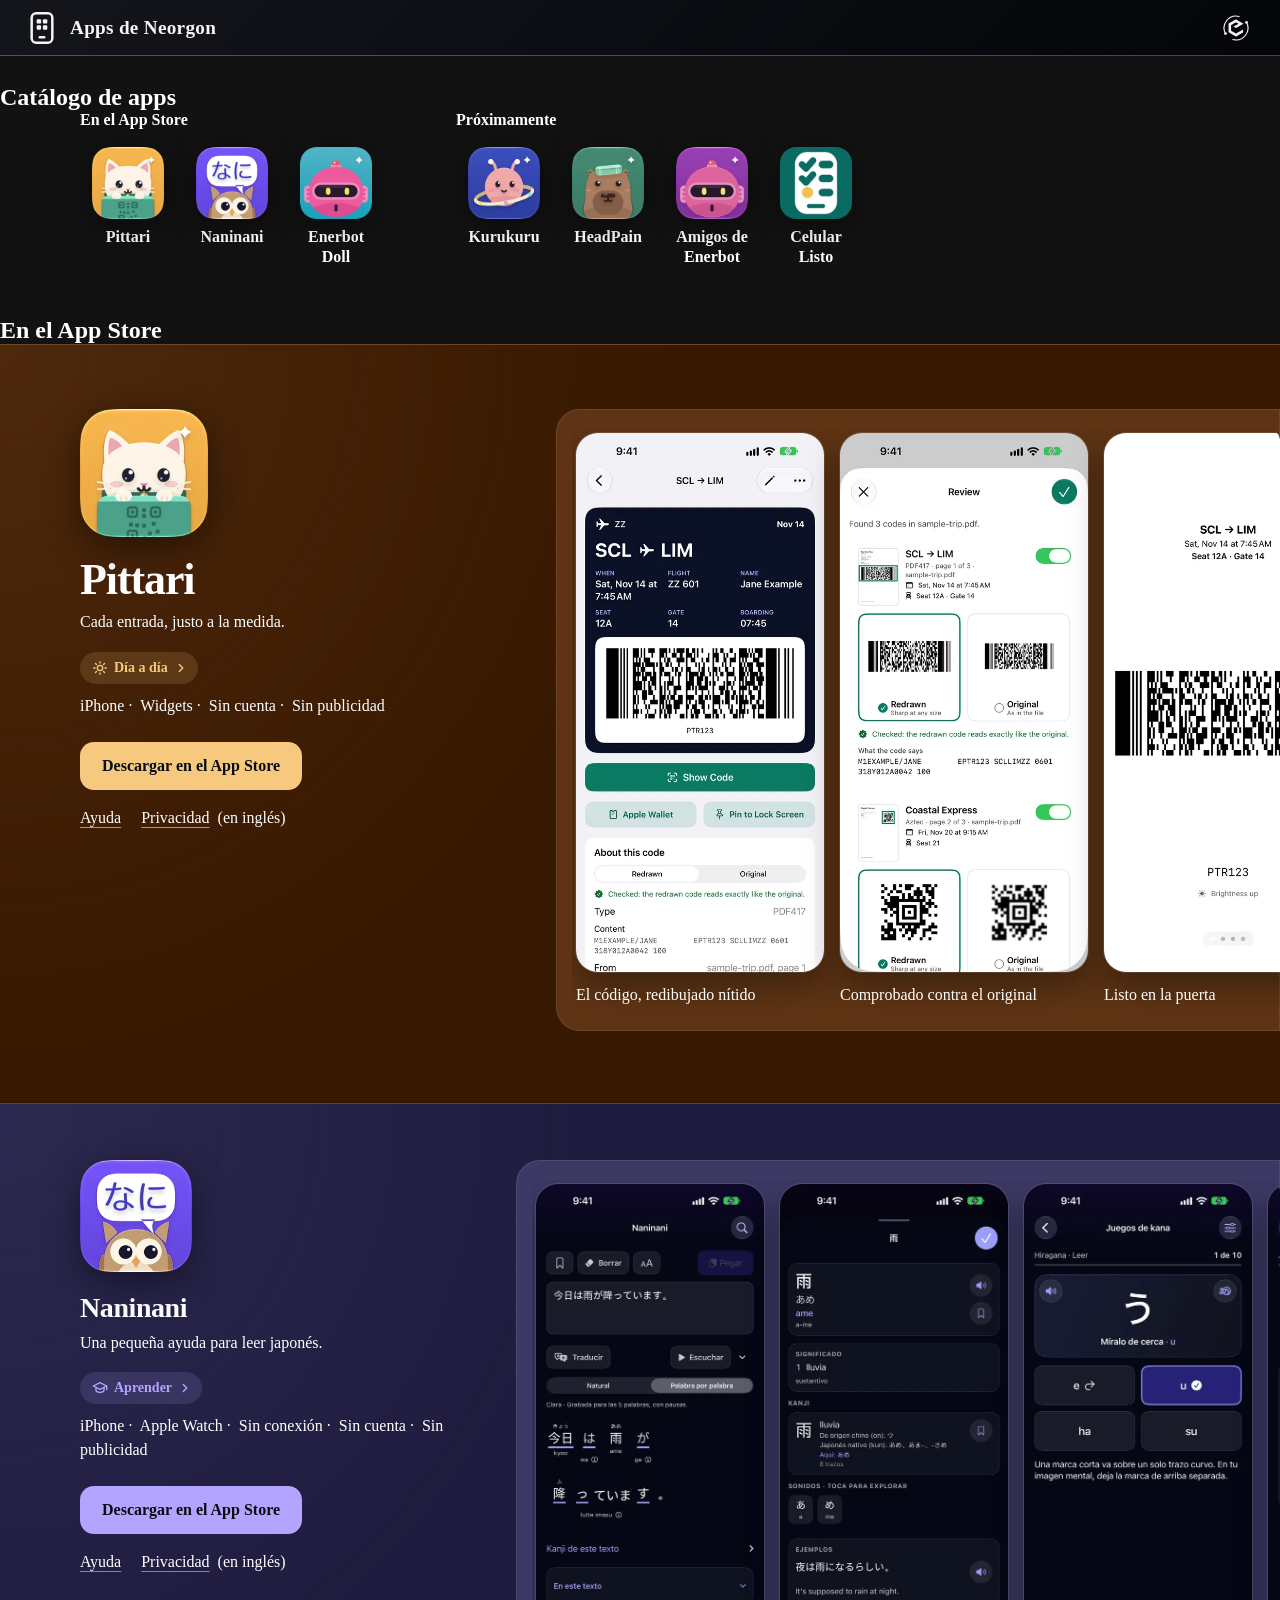
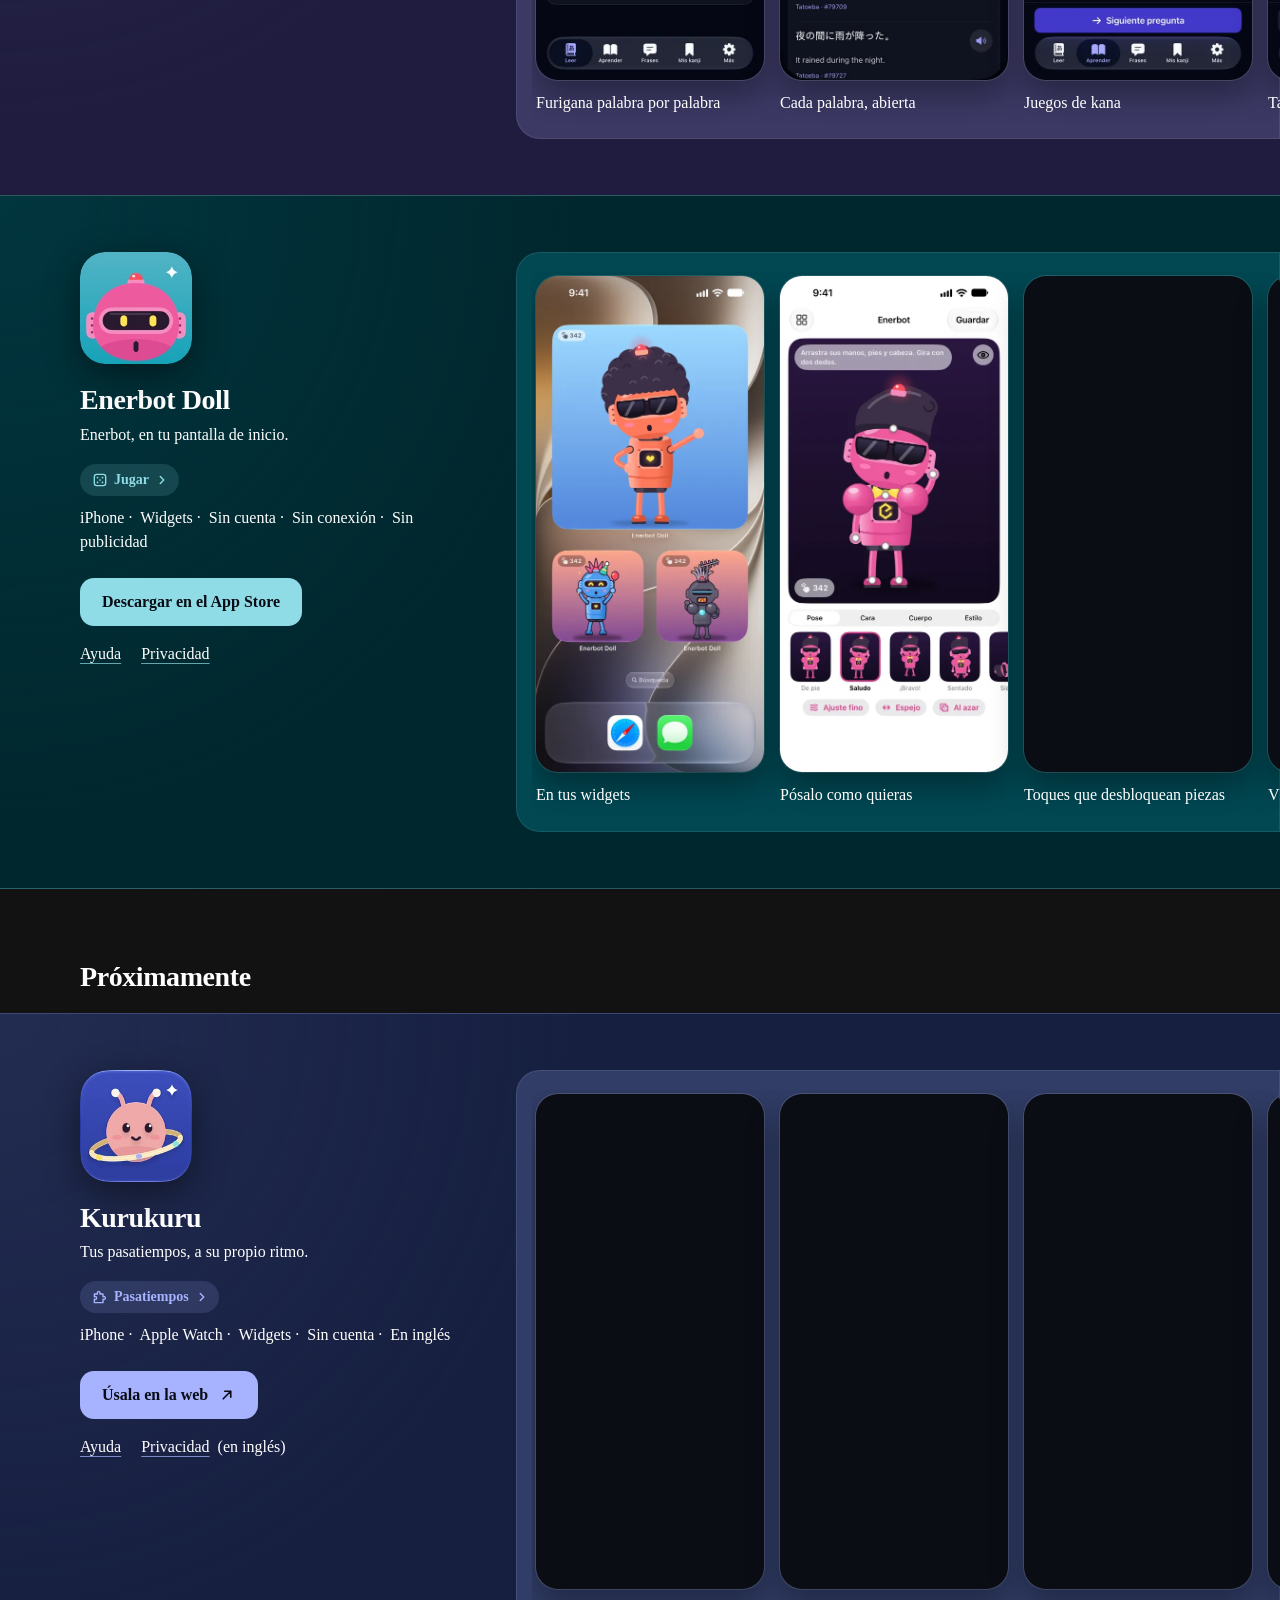
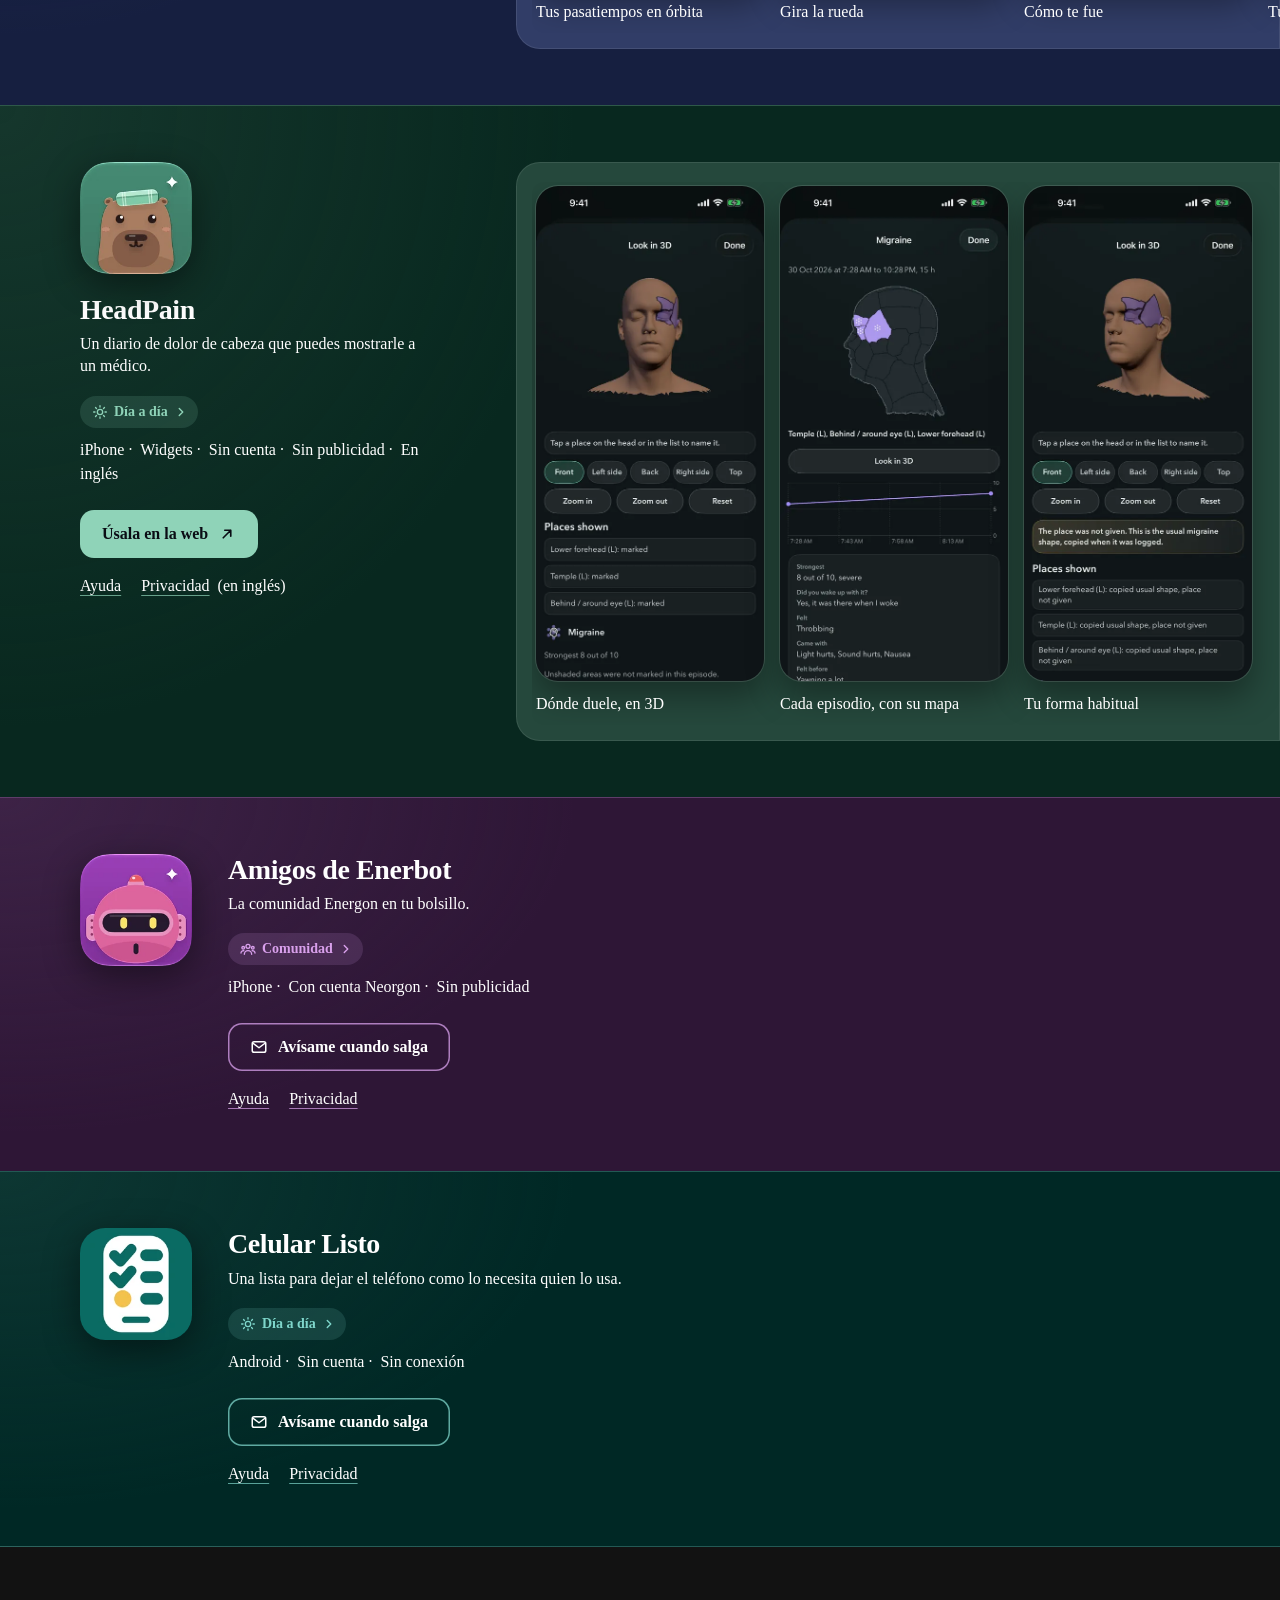
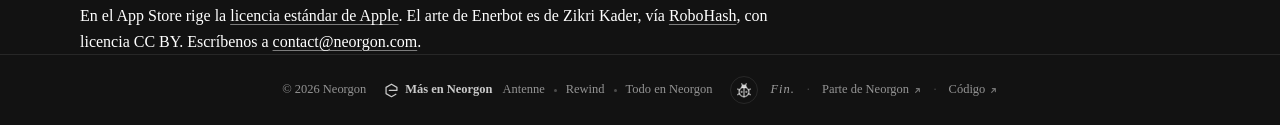
==== commit c6f64afb: "feat(parts): Adopt the Parts Kit chip, crumb and open-test pill" ====
--- a/index.html
+++ b/index.html
@@ -43,6 +43,7 @@
   <link rel="stylesheet" href="css/style.css">
   <link rel="stylesheet" href="css/apps.css">
   <link rel="stylesheet" href="css/catalog.css">
+  <link rel="stylesheet" href="css/neorgon-parts.css">
   <!-- Neorgon Header Kit. Keep after style.css. -->
   <script>(function(){var m=location.search.match(/[?&]theme=([\w-]+)/)||document.cookie.match(/(?:^|;\s*)neo_theme=([\w-]+)/);if(m&&m[1]!=='default')document.documentElement.dataset.theme=decodeURIComponent(m[1]);})();</script>
   <link rel="stylesheet" href="css/neorgon-header.css">
@@ -246,7 +247,7 @@
           <img class="band__icon" src="assets/icons/pittari.webp" alt="" width="128" height="128">
           <div class="band__title"><h3 class="band__name" id="pittari-name">Pittari</h3></div>
           <p class="band__promise">Cada entrada, justo a la medida.</p>
-          <div class="band__chips"><p class="band__category"><a class="chip chip--category" href="https://neorgon.com/life/" aria-label="Día a día en Neorgon"><svg class="chip__icon" aria-hidden="true" focusable="false" width="16" height="16" xmlns="http://www.w3.org/2000/svg" viewBox="0 0 24 24" fill="none" stroke="currentColor" stroke-width="2" stroke-linecap="round" stroke-linejoin="round"><circle cx="12" cy="12" r="4"/><path d="M12 2.5v2M12 19.5v2M2.5 12h2M19.5 12h2M5.3 5.3l1.4 1.4M17.3 17.3l1.4 1.4M5.3 18.7l1.4-1.4M17.3 6.7l1.4-1.4"/></svg><span>Día a día</span><svg class="chip__go" viewBox="0 0 24 24" width="14" height="14" aria-hidden="true" focusable="false"><path d="m9 6 6 6-6 6" fill="none" stroke="currentColor" stroke-width="2.4" stroke-linecap="round" stroke-linejoin="round"/></svg></a></p><p class="band__facts">iPhone<span class="band__sep" aria-hidden="true">&nbsp;·</span> Widgets<span class="band__sep" aria-hidden="true">&nbsp;·</span> Sin cuenta<span class="band__sep" aria-hidden="true">&nbsp;·</span> Sin publicidad</p></div>
+          <div class="band__chips"><p class="band__category"><a class="neo-chip neo-chip--category" href="https://neorgon.com/life/" aria-label="Día a día en Neorgon"><svg class="neo-chip__icon" aria-hidden="true" focusable="false" width="16" height="16" xmlns="http://www.w3.org/2000/svg" viewBox="0 0 24 24" fill="none" stroke="currentColor" stroke-width="2" stroke-linecap="round" stroke-linejoin="round"><circle cx="12" cy="12" r="4"/><path d="M12 2.5v2M12 19.5v2M2.5 12h2M19.5 12h2M5.3 5.3l1.4 1.4M17.3 17.3l1.4 1.4M5.3 18.7l1.4-1.4M17.3 6.7l1.4-1.4"/></svg><span class="neo-chip__label">Día a día</span><svg class="neo-chip__go" viewBox="0 0 24 24" width="14" height="14" aria-hidden="true" focusable="false"><path d="m9 6 6 6-6 6" fill="none" stroke="currentColor" stroke-width="2.4" stroke-linecap="round" stroke-linejoin="round"/></svg></a></p><p class="band__facts">iPhone<span class="band__sep" aria-hidden="true">&nbsp;·</span> Widgets<span class="band__sep" aria-hidden="true">&nbsp;·</span> Sin cuenta<span class="band__sep" aria-hidden="true">&nbsp;·</span> Sin publicidad</p></div>
           <p class="band__action"><a class="cta" href="https://apps.apple.com/app/id6832228316" rel="noreferrer">Descargar en el App Store</a></p>
           <p class="band__meta"><a href="pittari/" hreflang="en" aria-describedby="pittari-lang">Ayuda</a><a href="pittari/privacy/" hreflang="en" aria-describedby="pittari-lang">Privacidad</a><span class="band__note" id="pittari-lang">(en inglés)</span></p>
         </div>
@@ -267,7 +268,7 @@
           <img class="band__icon" src="assets/icons/naninani.webp" alt="" width="112" height="112">
           <div class="band__title"><h3 class="band__name" id="naninani-name">Naninani</h3></div>
           <p class="band__promise">Una pequeña ayuda para leer japonés.</p>
-          <div class="band__chips"><p class="band__category"><a class="chip chip--category" href="https://neorgon.com/learning/" aria-label="Aprender en Neorgon"><svg class="chip__icon" aria-hidden="true" focusable="false" width="16" height="16" xmlns="http://www.w3.org/2000/svg" viewBox="0 0 24 24" fill="none" stroke="currentColor" stroke-width="2" stroke-linecap="round" stroke-linejoin="round"><path d="M12 4 22 9l-10 5L2 9z"/><path d="M6 11v4.5c0 1.7 2.7 3 6 3s6-1.3 6-3V11"/><path d="M22 9v5.5"/></svg><span>Aprender</span><svg class="chip__go" viewBox="0 0 24 24" width="14" height="14" aria-hidden="true" focusable="false"><path d="m9 6 6 6-6 6" fill="none" stroke="currentColor" stroke-width="2.4" stroke-linecap="round" stroke-linejoin="round"/></svg></a></p><p class="band__facts">iPhone<span class="band__sep" aria-hidden="true">&nbsp;·</span> Apple Watch<span class="band__sep" aria-hidden="true">&nbsp;·</span> Sin conexión<span class="band__sep" aria-hidden="true">&nbsp;·</span> Sin cuenta<span class="band__sep" aria-hidden="true">&nbsp;·</span> Sin publicidad</p></div>
+          <div class="band__chips"><p class="band__category"><a class="neo-chip neo-chip--category" href="https://neorgon.com/learning/" aria-label="Aprender en Neorgon"><svg class="neo-chip__icon" aria-hidden="true" focusable="false" width="16" height="16" xmlns="http://www.w3.org/2000/svg" viewBox="0 0 24 24" fill="none" stroke="currentColor" stroke-width="2" stroke-linecap="round" stroke-linejoin="round"><path d="M12 4 22 9l-10 5L2 9z"/><path d="M6 11v4.5c0 1.7 2.7 3 6 3s6-1.3 6-3V11"/><path d="M22 9v5.5"/></svg><span class="neo-chip__label">Aprender</span><svg class="neo-chip__go" viewBox="0 0 24 24" width="14" height="14" aria-hidden="true" focusable="false"><path d="m9 6 6 6-6 6" fill="none" stroke="currentColor" stroke-width="2.4" stroke-linecap="round" stroke-linejoin="round"/></svg></a></p><p class="band__facts">iPhone<span class="band__sep" aria-hidden="true">&nbsp;·</span> Apple Watch<span class="band__sep" aria-hidden="true">&nbsp;·</span> Sin conexión<span class="band__sep" aria-hidden="true">&nbsp;·</span> Sin cuenta<span class="band__sep" aria-hidden="true">&nbsp;·</span> Sin publicidad</p></div>
           <p class="band__action"><a class="cta" href="https://apps.apple.com/app/id6823867428" rel="noreferrer">Descargar en el App Store</a></p>
           <p class="band__meta"><a href="https://yomu.neorgon.com/naninani/" hreflang="en" aria-describedby="naninani-lang">Ayuda</a><a href="https://yomu.neorgon.com/naninani/privacy/" hreflang="en" aria-describedby="naninani-lang">Privacidad</a><span class="band__note" id="naninani-lang">(en inglés)</span></p>
         </div>
@@ -288,7 +289,7 @@
           <img class="band__icon" src="assets/icons/enerbot-doll.webp" alt="" width="112" height="112">
           <div class="band__title"><h3 class="band__name" id="enerbot-doll-name">Enerbot Doll</h3></div>
           <p class="band__promise">Enerbot, en tu pantalla de inicio.</p>
-          <div class="band__chips"><p class="band__category"><a class="chip chip--category" href="https://neorgon.com/play/" aria-label="Jugar en Neorgon"><svg class="chip__icon" aria-hidden="true" focusable="false" width="16" height="16" xmlns="http://www.w3.org/2000/svg" viewBox="0 0 24 24" fill="none" stroke="currentColor" stroke-width="2" stroke-linecap="round" stroke-linejoin="round"><rect x="3.5" y="3.5" width="17" height="17" rx="3.5"/><circle cx="8.3" cy="8.3" r="1.3" fill="currentColor" stroke="none"/><circle cx="15.7" cy="8.3" r="1.3" fill="currentColor" stroke="none"/><circle cx="12" cy="12" r="1.3" fill="currentColor" stroke="none"/><circle cx="8.3" cy="15.7" r="1.3" fill="currentColor" stroke="none"/><circle cx="15.7" cy="15.7" r="1.3" fill="currentColor" stroke="none"/></svg><span>Jugar</span><svg class="chip__go" viewBox="0 0 24 24" width="14" height="14" aria-hidden="true" focusable="false"><path d="m9 6 6 6-6 6" fill="none" stroke="currentColor" stroke-width="2.4" stroke-linecap="round" stroke-linejoin="round"/></svg></a></p><p class="band__facts">iPhone<span class="band__sep" aria-hidden="true">&nbsp;·</span> Widgets<span class="band__sep" aria-hidden="true">&nbsp;·</span> Sin cuenta<span class="band__sep" aria-hidden="true">&nbsp;·</span> Sin conexión<span class="band__sep" aria-hidden="true">&nbsp;·</span> Sin publicidad</p></div>
+          <div class="band__chips"><p class="band__category"><a class="neo-chip neo-chip--category" href="https://neorgon.com/play/" aria-label="Jugar en Neorgon"><svg class="neo-chip__icon" aria-hidden="true" focusable="false" width="16" height="16" xmlns="http://www.w3.org/2000/svg" viewBox="0 0 24 24" fill="none" stroke="currentColor" stroke-width="2" stroke-linecap="round" stroke-linejoin="round"><rect x="3.5" y="3.5" width="17" height="17" rx="3.5"/><circle cx="8.3" cy="8.3" r="1.3" fill="currentColor" stroke="none"/><circle cx="15.7" cy="8.3" r="1.3" fill="currentColor" stroke="none"/><circle cx="12" cy="12" r="1.3" fill="currentColor" stroke="none"/><circle cx="8.3" cy="15.7" r="1.3" fill="currentColor" stroke="none"/><circle cx="15.7" cy="15.7" r="1.3" fill="currentColor" stroke="none"/></svg><span class="neo-chip__label">Jugar</span><svg class="neo-chip__go" viewBox="0 0 24 24" width="14" height="14" aria-hidden="true" focusable="false"><path d="m9 6 6 6-6 6" fill="none" stroke="currentColor" stroke-width="2.4" stroke-linecap="round" stroke-linejoin="round"/></svg></a></p><p class="band__facts">iPhone<span class="band__sep" aria-hidden="true">&nbsp;·</span> Widgets<span class="band__sep" aria-hidden="true">&nbsp;·</span> Sin cuenta<span class="band__sep" aria-hidden="true">&nbsp;·</span> Sin conexión<span class="band__sep" aria-hidden="true">&nbsp;·</span> Sin publicidad</p></div>
           <p class="band__action"><a class="cta" href="https://apps.apple.com/app/id6832789744" rel="noreferrer">Descargar en el App Store</a></p>
           <p class="band__meta"><a href="enerbot-doll/">Ayuda</a><a href="enerbot-doll/privacy/">Privacidad</a></p>
         </div>
@@ -311,7 +312,7 @@
           <img class="band__icon" src="assets/icons/kurukuru.webp" alt="" width="112" height="112">
           <div class="band__title"><h3 class="band__name" id="kurukuru-name">Kurukuru</h3></div>
           <p class="band__promise">Tus pasatiempos, a su propio ritmo.</p>
-          <div class="band__chips"><p class="band__category"><a class="chip chip--category" href="https://neorgon.com/hobbies/" aria-label="Pasatiempos en Neorgon"><svg class="chip__icon" aria-hidden="true" focusable="false" width="16" height="16" xmlns="http://www.w3.org/2000/svg" viewBox="0 0 24 24" fill="none" stroke="currentColor" stroke-width="2" stroke-linecap="round" stroke-linejoin="round"><path d="M3.5 7.5h4.8a2.2 2.2 0 1 1 3.4 0h4.8v4.3a2.2 2.2 0 1 1 0 3.4v5.3h-13v-5.3a2.2 2.2 0 1 0 0-3.4z"/></svg><span>Pasatiempos</span><svg class="chip__go" viewBox="0 0 24 24" width="14" height="14" aria-hidden="true" focusable="false"><path d="m9 6 6 6-6 6" fill="none" stroke="currentColor" stroke-width="2.4" stroke-linecap="round" stroke-linejoin="round"/></svg></a></p><p class="band__facts">iPhone<span class="band__sep" aria-hidden="true">&nbsp;·</span> Apple Watch<span class="band__sep" aria-hidden="true">&nbsp;·</span> Widgets<span class="band__sep" aria-hidden="true">&nbsp;·</span> Sin cuenta<span class="band__sep" aria-hidden="true">&nbsp;·</span> En inglés</p></div>
+          <div class="band__chips"><p class="band__category"><a class="neo-chip neo-chip--category" href="https://neorgon.com/hobbies/" aria-label="Pasatiempos en Neorgon"><svg class="neo-chip__icon" aria-hidden="true" focusable="false" width="16" height="16" xmlns="http://www.w3.org/2000/svg" viewBox="0 0 24 24" fill="none" stroke="currentColor" stroke-width="2" stroke-linecap="round" stroke-linejoin="round"><path d="M3.5 7.5h4.8a2.2 2.2 0 1 1 3.4 0h4.8v4.3a2.2 2.2 0 1 1 0 3.4v5.3h-13v-5.3a2.2 2.2 0 1 0 0-3.4z"/></svg><span class="neo-chip__label">Pasatiempos</span><svg class="neo-chip__go" viewBox="0 0 24 24" width="14" height="14" aria-hidden="true" focusable="false"><path d="m9 6 6 6-6 6" fill="none" stroke="currentColor" stroke-width="2.4" stroke-linecap="round" stroke-linejoin="round"/></svg></a></p><p class="band__facts">iPhone<span class="band__sep" aria-hidden="true">&nbsp;·</span> Apple Watch<span class="band__sep" aria-hidden="true">&nbsp;·</span> Widgets<span class="band__sep" aria-hidden="true">&nbsp;·</span> Sin cuenta<span class="band__sep" aria-hidden="true">&nbsp;·</span> En inglés</p></div>
           <p class="band__action"><a class="cta" href="https://hobbyorbit.neorgon.com/" rel="noreferrer">Úsala en la web<svg class="cta__icon" viewBox="0 0 24 24" width="18" height="18" aria-hidden="true" focusable="false"><path d="M7 17 17 7M9 7h8v8" fill="none" stroke="currentColor" stroke-width="2.2" stroke-linecap="round" stroke-linejoin="round"/></svg></a></p>
           <p class="band__meta"><a href="https://hobbyorbit.neorgon.com/kurukuru/" hreflang="en" aria-describedby="kurukuru-lang">Ayuda</a><a href="https://hobbyorbit.neorgon.com/kurukuru/privacy/" hreflang="en" aria-describedby="kurukuru-lang">Privacidad</a><span class="band__note" id="kurukuru-lang">(en inglés)</span></p>
         </div>
@@ -332,7 +333,7 @@
           <img class="band__icon" src="assets/icons/headpain.webp" alt="" width="112" height="112">
           <div class="band__title"><h3 class="band__name" id="headpain-name">HeadPain</h3></div>
           <p class="band__promise">Un diario de dolor de cabeza que puedes mostrarle a un médico.</p>
-          <div class="band__chips"><p class="band__category"><a class="chip chip--category" href="https://neorgon.com/life/" aria-label="Día a día en Neorgon"><svg class="chip__icon" aria-hidden="true" focusable="false" width="16" height="16" xmlns="http://www.w3.org/2000/svg" viewBox="0 0 24 24" fill="none" stroke="currentColor" stroke-width="2" stroke-linecap="round" stroke-linejoin="round"><circle cx="12" cy="12" r="4"/><path d="M12 2.5v2M12 19.5v2M2.5 12h2M19.5 12h2M5.3 5.3l1.4 1.4M17.3 17.3l1.4 1.4M5.3 18.7l1.4-1.4M17.3 6.7l1.4-1.4"/></svg><span>Día a día</span><svg class="chip__go" viewBox="0 0 24 24" width="14" height="14" aria-hidden="true" focusable="false"><path d="m9 6 6 6-6 6" fill="none" stroke="currentColor" stroke-width="2.4" stroke-linecap="round" stroke-linejoin="round"/></svg></a></p><p class="band__facts">iPhone<span class="band__sep" aria-hidden="true">&nbsp;·</span> Widgets<span class="band__sep" aria-hidden="true">&nbsp;·</span> Sin cuenta<span class="band__sep" aria-hidden="true">&nbsp;·</span> Sin publicidad<span class="band__sep" aria-hidden="true">&nbsp;·</span> En inglés</p></div>
+          <div class="band__chips"><p class="band__category"><a class="neo-chip neo-chip--category" href="https://neorgon.com/life/" aria-label="Día a día en Neorgon"><svg class="neo-chip__icon" aria-hidden="true" focusable="false" width="16" height="16" xmlns="http://www.w3.org/2000/svg" viewBox="0 0 24 24" fill="none" stroke="currentColor" stroke-width="2" stroke-linecap="round" stroke-linejoin="round"><circle cx="12" cy="12" r="4"/><path d="M12 2.5v2M12 19.5v2M2.5 12h2M19.5 12h2M5.3 5.3l1.4 1.4M17.3 17.3l1.4 1.4M5.3 18.7l1.4-1.4M17.3 6.7l1.4-1.4"/></svg><span class="neo-chip__label">Día a día</span><svg class="neo-chip__go" viewBox="0 0 24 24" width="14" height="14" aria-hidden="true" focusable="false"><path d="m9 6 6 6-6 6" fill="none" stroke="currentColor" stroke-width="2.4" stroke-linecap="round" stroke-linejoin="round"/></svg></a></p><p class="band__facts">iPhone<span class="band__sep" aria-hidden="true">&nbsp;·</span> Widgets<span class="band__sep" aria-hidden="true">&nbsp;·</span> Sin cuenta<span class="band__sep" aria-hidden="true">&nbsp;·</span> Sin publicidad<span class="band__sep" aria-hidden="true">&nbsp;·</span> En inglés</p></div>
           <p class="band__action"><a class="cta" href="https://headpain.neorgon.com/" rel="noreferrer">Úsala en la web<svg class="cta__icon" viewBox="0 0 24 24" width="18" height="18" aria-hidden="true" focusable="false"><path d="M7 17 17 7M9 7h8v8" fill="none" stroke="currentColor" stroke-width="2.2" stroke-linecap="round" stroke-linejoin="round"/></svg></a></p>
           <p class="band__meta"><a href="headpain/" hreflang="en" aria-describedby="headpain-lang">Ayuda</a><a href="headpain/privacy/" hreflang="en" aria-describedby="headpain-lang">Privacidad</a><span class="band__note" id="headpain-lang">(en inglés)</span></p>
         </div>
@@ -351,7 +352,7 @@
           <img class="band__icon" src="assets/icons/amigos.webp" alt="" width="112" height="112">
           <div class="band__title"><h3 class="band__name" id="amigos-name">Amigos de Enerbot</h3></div>
           <p class="band__promise">La comunidad Energon en tu bolsillo.</p>
-          <div class="band__chips"><p class="band__category"><a class="chip chip--category" href="https://neorgon.com/crew/" aria-label="Comunidad en Neorgon"><svg class="chip__icon" aria-hidden="true" focusable="false" width="16" height="16" xmlns="http://www.w3.org/2000/svg" viewBox="0 0 24 24" fill="none" stroke="currentColor" stroke-width="2" stroke-linecap="round" stroke-linejoin="round"><circle cx="12" cy="8" r="3"/><path d="M6.5 20a5.5 5.5 0 0 1 11 0"/><circle cx="4.8" cy="10.2" r="2"/><path d="M1.5 18a3.5 3.5 0 0 1 4.2-3.4"/><circle cx="19.2" cy="10.2" r="2"/><path d="M22.5 18a3.5 3.5 0 0 0-4.2-3.4"/></svg><span>Comunidad</span><svg class="chip__go" viewBox="0 0 24 24" width="14" height="14" aria-hidden="true" focusable="false"><path d="m9 6 6 6-6 6" fill="none" stroke="currentColor" stroke-width="2.4" stroke-linecap="round" stroke-linejoin="round"/></svg></a></p><p class="band__facts">iPhone<span class="band__sep" aria-hidden="true">&nbsp;·</span> Con cuenta Neorgon<span class="band__sep" aria-hidden="true">&nbsp;·</span> Sin publicidad</p></div>
+          <div class="band__chips"><p class="band__category"><a class="neo-chip neo-chip--category" href="https://neorgon.com/crew/" aria-label="Comunidad en Neorgon"><svg class="neo-chip__icon" aria-hidden="true" focusable="false" width="16" height="16" xmlns="http://www.w3.org/2000/svg" viewBox="0 0 24 24" fill="none" stroke="currentColor" stroke-width="2" stroke-linecap="round" stroke-linejoin="round"><circle cx="12" cy="8" r="3"/><path d="M6.5 20a5.5 5.5 0 0 1 11 0"/><circle cx="4.8" cy="10.2" r="2"/><path d="M1.5 18a3.5 3.5 0 0 1 4.2-3.4"/><circle cx="19.2" cy="10.2" r="2"/><path d="M22.5 18a3.5 3.5 0 0 0-4.2-3.4"/></svg><span class="neo-chip__label">Comunidad</span><svg class="neo-chip__go" viewBox="0 0 24 24" width="14" height="14" aria-hidden="true" focusable="false"><path d="m9 6 6 6-6 6" fill="none" stroke="currentColor" stroke-width="2.4" stroke-linecap="round" stroke-linejoin="round"/></svg></a></p><p class="band__facts">iPhone<span class="band__sep" aria-hidden="true">&nbsp;·</span> Con cuenta Neorgon<span class="band__sep" aria-hidden="true">&nbsp;·</span> Sin publicidad</p></div>
           <p class="band__action"><a class="cta cta--quiet" href="mailto:contact@neorgon.com?subject=Avísame%20cuando%20salga%20Amigos%20de%20Enerbot"><svg class="cta__icon" viewBox="0 0 24 24" width="18" height="18" aria-hidden="true" focusable="false"><rect x="3" y="5" width="18" height="14" rx="2.5" fill="none" stroke="currentColor" stroke-width="2"/><path d="m4 7 8 6 8-6" fill="none" stroke="currentColor" stroke-width="2" stroke-linecap="round" stroke-linejoin="round"/></svg>Avísame cuando salga</a></p>
           <p class="band__meta"><a href="amigos/">Ayuda</a><a href="amigos/privacy/">Privacidad</a></p>
         </div>
@@ -363,7 +364,7 @@
           <img class="band__icon" src="assets/icons/celular-listo.webp" alt="" width="112" height="112">
           <div class="band__title"><h3 class="band__name" id="celular-listo-name">Celular Listo</h3></div>
           <p class="band__promise">Una lista para dejar el teléfono como lo necesita quien lo usa.</p>
-          <div class="band__chips"><p class="band__category"><a class="chip chip--category" href="https://neorgon.com/life/" aria-label="Día a día en Neorgon"><svg class="chip__icon" aria-hidden="true" focusable="false" width="16" height="16" xmlns="http://www.w3.org/2000/svg" viewBox="0 0 24 24" fill="none" stroke="currentColor" stroke-width="2" stroke-linecap="round" stroke-linejoin="round"><circle cx="12" cy="12" r="4"/><path d="M12 2.5v2M12 19.5v2M2.5 12h2M19.5 12h2M5.3 5.3l1.4 1.4M17.3 17.3l1.4 1.4M5.3 18.7l1.4-1.4M17.3 6.7l1.4-1.4"/></svg><span>Día a día</span><svg class="chip__go" viewBox="0 0 24 24" width="14" height="14" aria-hidden="true" focusable="false"><path d="m9 6 6 6-6 6" fill="none" stroke="currentColor" stroke-width="2.4" stroke-linecap="round" stroke-linejoin="round"/></svg></a></p><p class="band__facts">Android<span class="band__sep" aria-hidden="true">&nbsp;·</span> Sin cuenta<span class="band__sep" aria-hidden="true">&nbsp;·</span> Sin conexión</p></div>
+          <div class="band__chips"><p class="band__category"><a class="neo-chip neo-chip--category" href="https://neorgon.com/life/" aria-label="Día a día en Neorgon"><svg class="neo-chip__icon" aria-hidden="true" focusable="false" width="16" height="16" xmlns="http://www.w3.org/2000/svg" viewBox="0 0 24 24" fill="none" stroke="currentColor" stroke-width="2" stroke-linecap="round" stroke-linejoin="round"><circle cx="12" cy="12" r="4"/><path d="M12 2.5v2M12 19.5v2M2.5 12h2M19.5 12h2M5.3 5.3l1.4 1.4M17.3 17.3l1.4 1.4M5.3 18.7l1.4-1.4M17.3 6.7l1.4-1.4"/></svg><span class="neo-chip__label">Día a día</span><svg class="neo-chip__go" viewBox="0 0 24 24" width="14" height="14" aria-hidden="true" focusable="false"><path d="m9 6 6 6-6 6" fill="none" stroke="currentColor" stroke-width="2.4" stroke-linecap="round" stroke-linejoin="round"/></svg></a></p><p class="band__facts">Android<span class="band__sep" aria-hidden="true">&nbsp;·</span> Sin cuenta<span class="band__sep" aria-hidden="true">&nbsp;·</span> Sin conexión</p></div>
           <p class="band__action"><a class="cta cta--quiet" href="mailto:contact@neorgon.com?subject=Avísame%20cuando%20salga%20Celular%20Listo"><svg class="cta__icon" viewBox="0 0 24 24" width="18" height="18" aria-hidden="true" focusable="false"><rect x="3" y="5" width="18" height="14" rx="2.5" fill="none" stroke="currentColor" stroke-width="2"/><path d="m4 7 8 6 8-6" fill="none" stroke="currentColor" stroke-width="2" stroke-linecap="round" stroke-linejoin="round"/></svg>Avísame cuando salga</a></p>
           <p class="band__meta"><a href="celular-listo/">Ayuda</a><a href="celular-listo/privacy/">Privacidad</a></p>
         </div>
--- a/css/catalog.css
+++ b/css/catalog.css
@@ -92,6 +92,7 @@
 }
 .band:last-child { border-bottom: 1px solid color-mix(in oklab, var(--app-ink) 28%, transparent); }
 .band :focus-visible { outline-color: var(--app-ink); }
+.band { --neo-chip-accent: var(--app-ink); }
 .band__inner {
   width: var(--wrap);
   margin-inline: auto;
@@ -128,47 +129,14 @@
 
 /* Status: an app on the store has no pill, its button says so; an app under
    the Próximamente heading has none either. Only a state the heading does not
-   name (an open test) gets one. */
-.pill {
-  display: inline-flex;
-  align-items: center;
-  gap: 6px;
-  min-height: 24px;
-  padding: 0 10px;
-  border-radius: 999px;
-  color: var(--text-secondary);
-  background: rgb(255 255 255 / 8%);
-  font-size: var(--text-xs);
-  font-weight: 600;
-  white-space: nowrap;
-}
-.pill__glyph { flex: none; width: 8px; height: 8px; border-radius: 50%; border: 1.5px solid currentColor; }
+   name (an open test) gets one: the Parts Kit's .neo-pill, data-state="test",
+   whose defaults are this look. */
 
 /* The category is the band's one chip, and a link: a tint of the app's ink,
-   its icon, its label and a chevron. The platform and the traits follow as a
+   its icon, its label and a chevron (the Parts Kit's .neo-chip--category,
+   tinted by --neo-chip-accent). The platform and the traits follow as a
    plain line of facts. */
 .band__chips { grid-area: chips; margin-top: 18px; }
-.chip--category {
-  position: relative;
-  display: inline-flex;
-  align-items: center;
-  gap: 6px;
-  min-height: 32px;
-  padding: 0 10px 0 12px;
-  border-radius: 999px;
-  background: color-mix(in oklab, var(--app-ink) 14%, transparent);
-  color: var(--app-ink);
-  font-size: var(--text-sm);
-  font-weight: 600;
-  text-decoration: none;
-  white-space: nowrap;
-}
-.chip--category:hover { background: color-mix(in oklab, var(--app-ink) 22%, transparent); }
-.chip--category:hover span { text-decoration: underline; text-underline-offset: 0.2em; }
-.chip__icon, .chip__go { flex: none; }
-@media (pointer: coarse) {
-  .chip--category::after { content: ""; position: absolute; inset: -6px 0; }
-}
 .band__facts { margin-top: 10px; color: var(--text-secondary); font-size: var(--text-sm); font-weight: 500; line-height: 1.5; }
 .band__sep { margin-right: 4px; color: var(--text-muted); }
 
--- a/css/neorgon-parts.css
+++ b/css/neorgon-parts.css
@@ -0,0 +1,404 @@
+/* ══════════════════════════════════════════════════════════════
+ * @neorgon/ui, Parts Kit v1
+ * Five shared parts: status pill (.neo-pill), chip (.neo-chip), crumb
+ * (.neo-crumb), section head (.neo-section-head) and data table (.neo-table).
+ *
+ * Canonical here; vendored as <site>/css/neorgon-parts.css by
+ * packages/neorgon-ui/sync-parts.sh. Never edit a vendored copy.
+ *
+ * The contract, made checkable by tests/parts.test.mjs:
+ *   - The kit declares no custom property. It only reads them, as
+ *     var(--neo-<part>-<prop>, <base.css token>, <literal>), so a site keeps
+ *     its look by setting properties on the part or any ancestor, in its own
+ *     stylesheet, and where this file is linked does not change them.
+ *   - Every var() has a fallback, and the last fallback is a literal.
+ *   - Every font-size is max(12px, ...): no kit text under 12px.
+ *   - No transition runs by default: durations read a property whose default
+ *     is 0s, so motion is opt-in per site.
+ *   - Specificity ceiling (0,3,0): no selector here is more specific. A site
+ *     rule that must beat the kit carries one more class or an id. The README
+ *     lists the selectors to beat.
+ *   - No print rules: printing is the site's call.
+ *
+ * Defaults are the first consumer's look, measured on 2026-11-17: the pill,
+ * chip and crumb are apps-site's; the section head and table are Releve's.
+ * Every other consumer sets properties (parts/README.md lists each one with
+ * its default).
+ * ════════════════════════════════════════════════════════════ */
+
+/* ── Status pill ──────────────────────────────────────────────
+ * A word with an optional glyph. Not a link, not focusable. State is the
+ * data-state attribute; each state reads its own properties, so a site that
+ * sets the base --neo-pill-ink never erases a state colour. */
+.neo-pill {
+  display: var(--neo-pill-display, inline-flex);
+  flex: var(--neo-pill-flex, 0 1 auto);
+  align-items: var(--neo-pill-align, center);
+  gap: var(--neo-pill-gap, 6px);
+  min-height: var(--neo-pill-h, 24px);
+  padding: var(--neo-pill-pad, 0 10px);
+  border-radius: var(--neo-pill-radius, 999px);
+  border-width: var(--neo-pill-border-w, 0);
+  border-style: var(--neo-pill-border-style, none);
+  border-color: var(--neo-pill-border, currentColor);
+  color: var(--neo-pill-ink, var(--text-secondary, #cacaca));
+  background: var(--neo-pill-bg, rgb(255 255 255 / 8%));
+  font-size: max(12px, var(--neo-pill-size, var(--text-xs, .75rem)));
+  font-weight: var(--neo-pill-weight, 600);
+  letter-spacing: var(--neo-pill-tracking, inherit);
+  text-transform: var(--neo-pill-case, inherit);
+  line-height: var(--neo-pill-leading, inherit);
+  white-space: var(--neo-pill-space, nowrap);
+}
+.neo-pill__glyph {
+  flex: none;
+  width: var(--neo-pill-glyph, 8px);
+  height: var(--neo-pill-glyph, 8px);
+  border-radius: 50%;
+  border: 1.5px solid currentColor;
+}
+.neo-pill[data-state="test"] {
+  color: var(--neo-pill-test-ink, var(--text-secondary, #cacaca));
+  background: var(--neo-pill-test-bg, rgb(255 255 255 / 8%));
+  border-color: var(--neo-pill-test-border, var(--neo-pill-border, currentColor));
+}
+.neo-pill[data-state="soon"] {
+  color: var(--neo-pill-soon-ink, var(--text-secondary, #cacaca));
+  background: var(--neo-pill-soon-bg, color-mix(in srgb, var(--neo-pill-hue, var(--accent-bright, #e08fdf)) 14%, transparent));
+  border-color: var(--neo-pill-soon-border, var(--neo-pill-border, currentColor));
+}
+.neo-pill[data-state="new"] {
+  color: var(--neo-pill-new-ink, var(--accent-bright, #e08fdf));
+  background: var(--neo-pill-new-bg, color-mix(in srgb, var(--accent-bright, #e08fdf) 14%, transparent));
+  border-color: var(--neo-pill-new-border, var(--neo-pill-border, currentColor));
+}
+.neo-pill[data-state="archived"] {
+  color: var(--neo-pill-archived-ink, var(--text-muted, rgb(255 255 255 / 55%)));
+  background: var(--neo-pill-archived-bg, transparent);
+  border-color: var(--neo-pill-archived-border, var(--neo-pill-border, currentColor));
+}
+.neo-pill[data-state="ok"] {
+  color: var(--neo-pill-ok-ink, var(--ok, #34d399));
+  background: var(--neo-pill-ok-bg, color-mix(in srgb, var(--ok, #34d399) 12%, transparent));
+  border-color: var(--neo-pill-ok-border, var(--neo-pill-border, currentColor));
+}
+.neo-pill[data-state="warn"] {
+  color: var(--neo-pill-warn-ink, var(--warn, #f59e0b));
+  background: var(--neo-pill-warn-bg, color-mix(in srgb, var(--warn, #f59e0b) 12%, transparent));
+  border-color: var(--neo-pill-warn-border, var(--neo-pill-border, currentColor));
+}
+.neo-pill[data-state="danger"] {
+  color: var(--neo-pill-danger-ink, var(--danger, #f87171));
+  background: var(--neo-pill-danger-bg, color-mix(in srgb, var(--danger, #f87171) 12%, transparent));
+  border-color: var(--neo-pill-danger-border, var(--neo-pill-border, currentColor));
+}
+.neo-pill[data-state="info"] {
+  color: var(--neo-pill-info-ink, var(--info, #60a5fa));
+  background: var(--neo-pill-info-bg, color-mix(in srgb, var(--info, #60a5fa) 12%, transparent));
+  border-color: var(--neo-pill-info-border, var(--neo-pill-border, currentColor));
+}
+/* Glyphs: a ring by default (test, soon), a filled dot for new, a square
+   outline for archived. */
+.neo-pill[data-state="new"] .neo-pill__glyph { background: currentColor; }
+.neo-pill[data-state="archived"] .neo-pill__glyph { border-radius: 1px; }
+
+/* ── Chip ─────────────────────────────────────────────────────
+ * A link to a category, a toggle (<button aria-pressed>), a static label
+ * (--facet) or a holder for a clear button (--static). The default look is
+ * apps-site's category chip: a tint of --neo-chip-accent. */
+.neo-chip {
+  position: var(--neo-chip-position, relative);
+  display: var(--neo-chip-display, inline-flex);
+  align-items: var(--neo-chip-align, center);
+  gap: var(--neo-chip-gap, 6px);
+  min-height: var(--neo-chip-h, 32px);
+  padding: var(--neo-chip-pad, 0 10px 0 12px);
+  border-radius: var(--neo-chip-radius, 999px);
+  border-width: var(--neo-chip-border-w, 0);
+  border-style: var(--neo-chip-border-style, none);
+  border-color: var(--neo-chip-border, currentColor);
+  box-shadow: var(--neo-chip-shadow, none);
+  color: var(--neo-chip-ink, var(--neo-chip-accent, var(--accent-bright, #e08fdf)));
+  background: var(--neo-chip-bg, color-mix(in oklab, var(--neo-chip-accent, var(--accent-bright, #e08fdf)) 14%, transparent));
+  font: inherit;
+  font-family: var(--neo-chip-font, inherit);
+  font-size: max(12px, var(--neo-chip-size, var(--text-sm, .875rem)));
+  font-weight: var(--neo-chip-weight, 600);
+  letter-spacing: var(--neo-chip-tracking, inherit);
+  line-height: var(--neo-chip-leading, inherit);
+  white-space: var(--neo-chip-space, nowrap);
+  text-decoration: none;
+  cursor: var(--neo-chip-cursor, pointer);
+  transition-property: var(--neo-chip-transition, all);
+  transition-duration: var(--neo-chip-dur, 0s);
+  transition-timing-function: var(--neo-chip-ease, ease);
+}
+.neo-chip[hidden] { display: none; }
+.neo-chip--static { cursor: var(--neo-chip-static-cursor, default); }
+.neo-chip--facet { cursor: var(--neo-chip-facet-cursor, default); }
+.neo-chip--quiet {
+  border-style: var(--neo-chip-quiet-border-style, dashed);
+  color: var(--neo-chip-quiet-ink, var(--text-muted, rgb(255 255 255 / 55%)));
+  cursor: var(--neo-chip-quiet-cursor, help);
+}
+/* A resting "on" (a filter that is set): hover still paints over it. */
+.neo-chip--on {
+  color: var(--neo-chip-on-ink, var(--text-primary, #f9f9f9));
+  background: var(--neo-chip-on-bg, color-mix(in oklab, var(--neo-chip-accent, var(--accent-bright, #e08fdf)) 28%, transparent));
+  border-color: var(--neo-chip-on-border, var(--neo-chip-border, currentColor));
+  box-shadow: var(--neo-chip-on-shadow, none);
+}
+.neo-chip:where(:not(.neo-chip--facet, [aria-disabled="true"])):hover {
+  color: var(--neo-chip-hover-ink, var(--neo-chip-ink, var(--neo-chip-accent, var(--accent-bright, #e08fdf))));
+  background: var(--neo-chip-hover-bg, color-mix(in oklab, var(--neo-chip-accent, var(--accent-bright, #e08fdf)) 22%, transparent));
+  border-color: var(--neo-chip-hover-border, var(--neo-chip-border, currentColor));
+}
+.neo-chip--on:hover {
+  background: var(--neo-chip-on-hover-bg, var(--neo-chip-on-bg, color-mix(in oklab, var(--neo-chip-accent, var(--accent-bright, #e08fdf)) 28%, transparent)));
+}
+.neo-chip:where(:not(.neo-chip--facet, [aria-disabled="true"])):hover .neo-chip__label {
+  text-decoration: var(--neo-chip-hover-line, underline);
+  text-underline-offset: var(--neo-chip-hover-line-offset, .2em);
+}
+/* A pressed toggle or the current page: wins over hover. */
+.neo-chip:is([aria-pressed="true"], [aria-current]:not([aria-current="false"]), :has(input:checked)) {
+  color: var(--neo-chip-on-ink, var(--text-primary, #f9f9f9));
+  background: var(--neo-chip-on-bg, color-mix(in oklab, var(--neo-chip-accent, var(--accent-bright, #e08fdf)) 28%, transparent));
+  border-color: var(--neo-chip-on-border, var(--neo-chip-border, currentColor));
+  box-shadow: var(--neo-chip-on-shadow, none);
+}
+.neo-chip[aria-disabled="true"] {
+  opacity: var(--neo-chip-disabled-opacity, .5);
+  cursor: not-allowed;
+}
+.neo-chip:focus-visible {
+  outline: 2px solid var(--neo-chip-focus, var(--neo-focus, var(--neo-chip-accent, var(--accent-bright, #e08fdf))));
+  outline-offset: var(--neo-chip-focus-offset, 2px);
+}
+.neo-chip__icon {
+  flex: none;
+  width: var(--neo-chip-icon, 16px);
+  height: var(--neo-chip-icon, 16px);
+  color: var(--neo-chip-icon-ink, currentColor);
+}
+.neo-chip__go {
+  flex: none;
+  width: var(--neo-chip-go, 14px);
+  height: var(--neo-chip-go, 14px);
+}
+.neo-chip__label {
+  max-width: var(--neo-chip-label-max, none);
+  overflow: var(--neo-chip-label-overflow, visible);
+  text-overflow: var(--neo-chip-label-cut, clip);
+}
+.neo-chip__count {
+  font-size: max(12px, var(--neo-chip-count-size, var(--text-xs, .75rem)));
+  font-weight: var(--neo-chip-count-weight, 700);
+  font-variant-numeric: tabular-nums;
+  color: var(--neo-chip-count-ink, var(--text-secondary, #cacaca));
+}
+/* The clear button inside a --static chip: a real 24px target. */
+.neo-chip__x {
+  display: inline-grid;
+  place-items: center;
+  width: var(--neo-chip-x-size, 24px);
+  height: var(--neo-chip-x-size, 24px);
+  margin-right: var(--neo-chip-x-pull, -6px);
+  padding: 0;
+  border: 0;
+  border-radius: 50%;
+  background: transparent;
+  color: var(--neo-chip-x-ink, var(--text-secondary, #cacaca));
+  cursor: pointer;
+  transition-property: var(--neo-chip-x-transition, all);
+  transition-duration: var(--neo-chip-x-dur, 0s);
+  transition-timing-function: var(--neo-chip-ease, ease);
+}
+.neo-chip__x:hover {
+  background: var(--neo-chip-x-hover-bg, rgb(255 255 255 / 12%));
+  color: var(--neo-chip-x-hover-ink, var(--text-primary, #f9f9f9));
+}
+.neo-chip__x:focus-visible {
+  outline: 2px solid var(--neo-chip-focus, var(--neo-focus, var(--accent-bright, #e08fdf)));
+  outline-offset: var(--neo-chip-x-focus-offset, 2px);
+}
+.neo-chip__x svg { display: block; }
+/* A link or button chip grows its hit area to 44px on a touch screen without
+   changing its painted box. --neo-chip-hit: none turns it off. */
+@media (pointer: coarse) {
+  .neo-chip:where(a, button)::after {
+    content: var(--neo-chip-hit, "");
+    position: absolute;
+    inset: var(--neo-chip-hit-inset, -6px 0);
+  }
+}
+
+/* ── Crumb ────────────────────────────────────────────────────
+ * The way back: links, separators, the current page last. Placement (its
+ * margin) is the page's. */
+.neo-crumb {
+  display: flex;
+  flex-wrap: var(--neo-crumb-wrap, wrap);
+  align-items: center;
+  gap: var(--neo-crumb-gap, 0 10px);
+  color: var(--neo-crumb-ink, var(--text-secondary, #cacaca));
+  font-size: max(12px, var(--neo-crumb-size, .875rem));
+  line-height: var(--neo-crumb-leading, 1.4);
+}
+.neo-crumb a {
+  display: inline-flex;
+  align-items: center;
+  min-height: var(--neo-crumb-target, 44px);
+  border-radius: var(--neo-crumb-radius, 0);
+  color: var(--neo-crumb-link-ink, var(--text-secondary, #cacaca));
+  text-decoration: var(--neo-crumb-line, underline) var(--neo-crumb-line-color, rgb(255 255 255 / 28%));
+  text-underline-offset: var(--neo-crumb-line-offset, .25em);
+}
+.neo-crumb a:hover {
+  color: var(--neo-crumb-hover-ink, var(--text-primary, #f9f9f9));
+  text-decoration-line: var(--neo-crumb-hover-line, underline);
+  text-decoration-color: var(--neo-crumb-hover-line-color, currentColor);
+  text-underline-offset: var(--neo-crumb-hover-line-offset, var(--neo-crumb-line-offset, .25em));
+}
+.neo-crumb a:focus-visible {
+  outline: 2px solid var(--neo-crumb-focus, var(--neo-focus, var(--accent-bright, #e08fdf)));
+  outline-offset: var(--neo-crumb-focus-offset, 3px);
+  border-radius: var(--neo-crumb-focus-radius, 4px);
+}
+.neo-crumb [aria-current] {
+  color: var(--neo-crumb-current-ink, var(--text-primary, #f9f9f9));
+  font-weight: var(--neo-crumb-current-weight, 600);
+}
+.neo-crumb__sep { color: var(--neo-crumb-sep-ink, var(--text-secondary, #cacaca)); }
+@media (pointer: coarse) {
+  .neo-crumb a { min-height: max(44px, var(--neo-crumb-target, 44px)); }
+}
+
+/* ── Section head ─────────────────────────────────────────────
+ * A title and, under it, the section's finding; actions to the right, under
+ * the title on a phone by wrapping. */
+.neo-section-head {
+  display: flex;
+  flex-wrap: wrap;
+  align-items: var(--neo-section-head-align, flex-end);
+  justify-content: space-between;
+  gap: var(--neo-section-head-gap, var(--space-3, 12px) var(--space-4, 16px));
+}
+.neo-section-head__titles {
+  display: flex;
+  flex-direction: column;
+  gap: var(--neo-section-head-titles-gap, var(--space-1, 4px));
+  min-width: 0;
+  flex: var(--neo-section-head-titles-flex, 1 1 320px);
+}
+.neo-section-head__title {
+  margin: var(--neo-section-head-title-margin, 0);
+  font-size: max(12px, var(--neo-section-head-title-size, var(--text-xl, 1.25rem)));
+  font-weight: var(--neo-section-head-title-weight, 600);
+  letter-spacing: var(--neo-section-head-title-tracking, .02em);
+  line-height: var(--neo-section-head-title-leading, inherit);
+  color: var(--neo-section-head-title-ink, var(--text-primary, #f9f9f9));
+}
+.neo-section-head__finding {
+  margin: var(--neo-section-head-line-margin, 0);
+  font-size: max(12px, var(--neo-section-head-line-size, var(--text-sm, .875rem)));
+  color: var(--neo-section-head-line-ink, var(--text-secondary, #cacaca));
+  line-height: var(--neo-section-head-line-leading, 1.55);
+  max-width: var(--neo-section-head-line-max, 68ch);
+  font-variant-numeric: var(--neo-section-head-line-figures, tabular-nums);
+}
+.neo-section-head__finding:empty { display: none; }
+.neo-section-head__actions {
+  display: flex;
+  flex-wrap: wrap;
+  align-items: center;
+  gap: var(--neo-section-head-actions-gap, var(--space-2, 8px));
+}
+
+/* ── Data table ───────────────────────────────────────────────
+ * A labelled, focusable region that scrolls sideways, holding the table. */
+.neo-table-wrap {
+  overflow-x: auto;
+  border-width: var(--neo-table-wrap-border-w, 1px);
+  border-style: var(--neo-table-wrap-border-style, solid);
+  border-color: var(--neo-table-wrap-border, var(--border, rgb(255 255 255 / 10%)));
+  border-radius: var(--neo-table-wrap-radius, var(--radius, 10px));
+  background: var(--neo-table-wrap-bg, var(--surface-1, rgb(255 255 255 / 3%)));
+}
+.neo-table-wrap:focus-visible {
+  outline: 2px solid var(--neo-table-focus, var(--neo-focus, var(--accent-bright, #e08fdf)));
+  outline-offset: var(--neo-table-focus-offset, 2px);
+}
+.neo-table {
+  width: 100%;
+  border-collapse: collapse;
+  font-size: max(12px, var(--neo-table-size, var(--text-sm, .875rem)));
+  font-variant-numeric: var(--neo-table-figures, inherit);
+}
+.neo-table caption {
+  caption-side: top;
+  padding: var(--neo-table-caption-pad, var(--space-2, 8px) var(--space-3, 12px));
+  text-align: left;
+  font-size: max(12px, var(--neo-table-caption-size, 13px));
+  color: var(--neo-table-caption-ink, var(--text-muted, rgb(255 255 255 / 55%)));
+  border-bottom: 1px solid var(--neo-table-rule, var(--border-subtle, rgb(255 255 255 / 7%)));
+}
+.neo-table th,
+.neo-table td {
+  padding: var(--neo-table-pad, var(--space-2, 8px) var(--space-3, 12px));
+  text-align: var(--neo-table-align, left);
+  white-space: var(--neo-table-space, nowrap);
+  border-bottom: var(--neo-table-rule-w, 1px) solid var(--neo-table-rule, var(--border-subtle, rgb(255 255 255 / 7%)));
+  vertical-align: var(--neo-table-valign, top);
+  color: var(--neo-table-cell-ink, inherit);
+}
+.neo-table thead th {
+  padding: var(--neo-table-head-pad, var(--neo-table-pad, var(--space-2, 8px) var(--space-3, 12px)));
+  font-size: max(12px, var(--neo-table-head-size, 13px));
+  font-weight: var(--neo-table-head-weight, 600);
+  color: var(--neo-table-head-ink, var(--text-muted, rgb(255 255 255 / 55%)));
+  text-align: var(--neo-table-head-align, var(--neo-table-align, left));
+  white-space: var(--neo-table-head-space, var(--neo-table-space, nowrap));
+  vertical-align: var(--neo-table-head-valign, bottom);
+  border-bottom-color: var(--neo-table-head-rule, var(--neo-table-rule, var(--border-subtle, rgb(255 255 255 / 7%))));
+}
+/* Row heads name their row; they are not column heads, so not bold. */
+.neo-table tbody th {
+  font-weight: var(--neo-table-row-head-weight, 500);
+  color: var(--neo-table-row-head-ink, var(--text-primary, #f9f9f9));
+}
+.neo-table tbody tr:last-child > * { border-bottom: var(--neo-table-last-rule, 0); }
+.neo-table tbody tr:hover { background: var(--neo-table-hover-bg, var(--surface-1, rgb(255 255 255 / 3%))); }
+/* The picked row paints its cells, so a site's own row hover on the cells
+   still shows over it. */
+.neo-table tr[aria-current="true"] > * { background: var(--neo-table-picked-bg, color-mix(in srgb, var(--accent-bright, #e08fdf) 8%, transparent)); }
+.neo-table .neo-table__num {
+  text-align: right;
+  font-family: var(--neo-table-num-font, var(--mono, ui-monospace, 'SF Mono', SFMono-Regular, Menlo, Consolas, monospace));
+  font-variant-numeric: tabular-nums;
+}
+.neo-table thead .neo-table__num { font-family: var(--neo-table-head-num-font, var(--font, inherit)); }
+.neo-table .neo-table__group > th {
+  padding-top: var(--neo-table-group-gap, var(--space-4, 16px));
+  font-size: max(12px, var(--neo-table-group-size, 13px));
+  font-weight: 600;
+  color: var(--neo-table-group-ink, var(--text-muted, rgb(255 255 255 / 55%)));
+  white-space: normal;
+}
+/* Contract only in v1: styled when a consumer draws them. */
+.neo-table__sort { margin-inline-start: auto; }
+.neo-table__none { color: var(--neo-table-none-ink, var(--text-secondary, #cacaca)); }
+@media (max-width: 600px) {
+  .neo-table th,
+  .neo-table td { padding: var(--neo-table-pad-phone, 6px var(--space-2, 8px)); }
+  .neo-table thead th { padding: var(--neo-table-head-pad-phone, var(--neo-table-pad-phone, 6px var(--space-2, 8px))); }
+}
+
+/* ── Motion ───────────────────────────────────────────────────
+ * Transitions are opt-in (0s by default) and stop under reduced motion. A
+ * site whose own reduced-motion rule says transition: none also sets
+ * --neo-chip-transition: none there. */
+@media (prefers-reduced-motion: reduce) {
+  .neo-chip,
+  .neo-chip__x { transition-duration: 0s; }
+}
